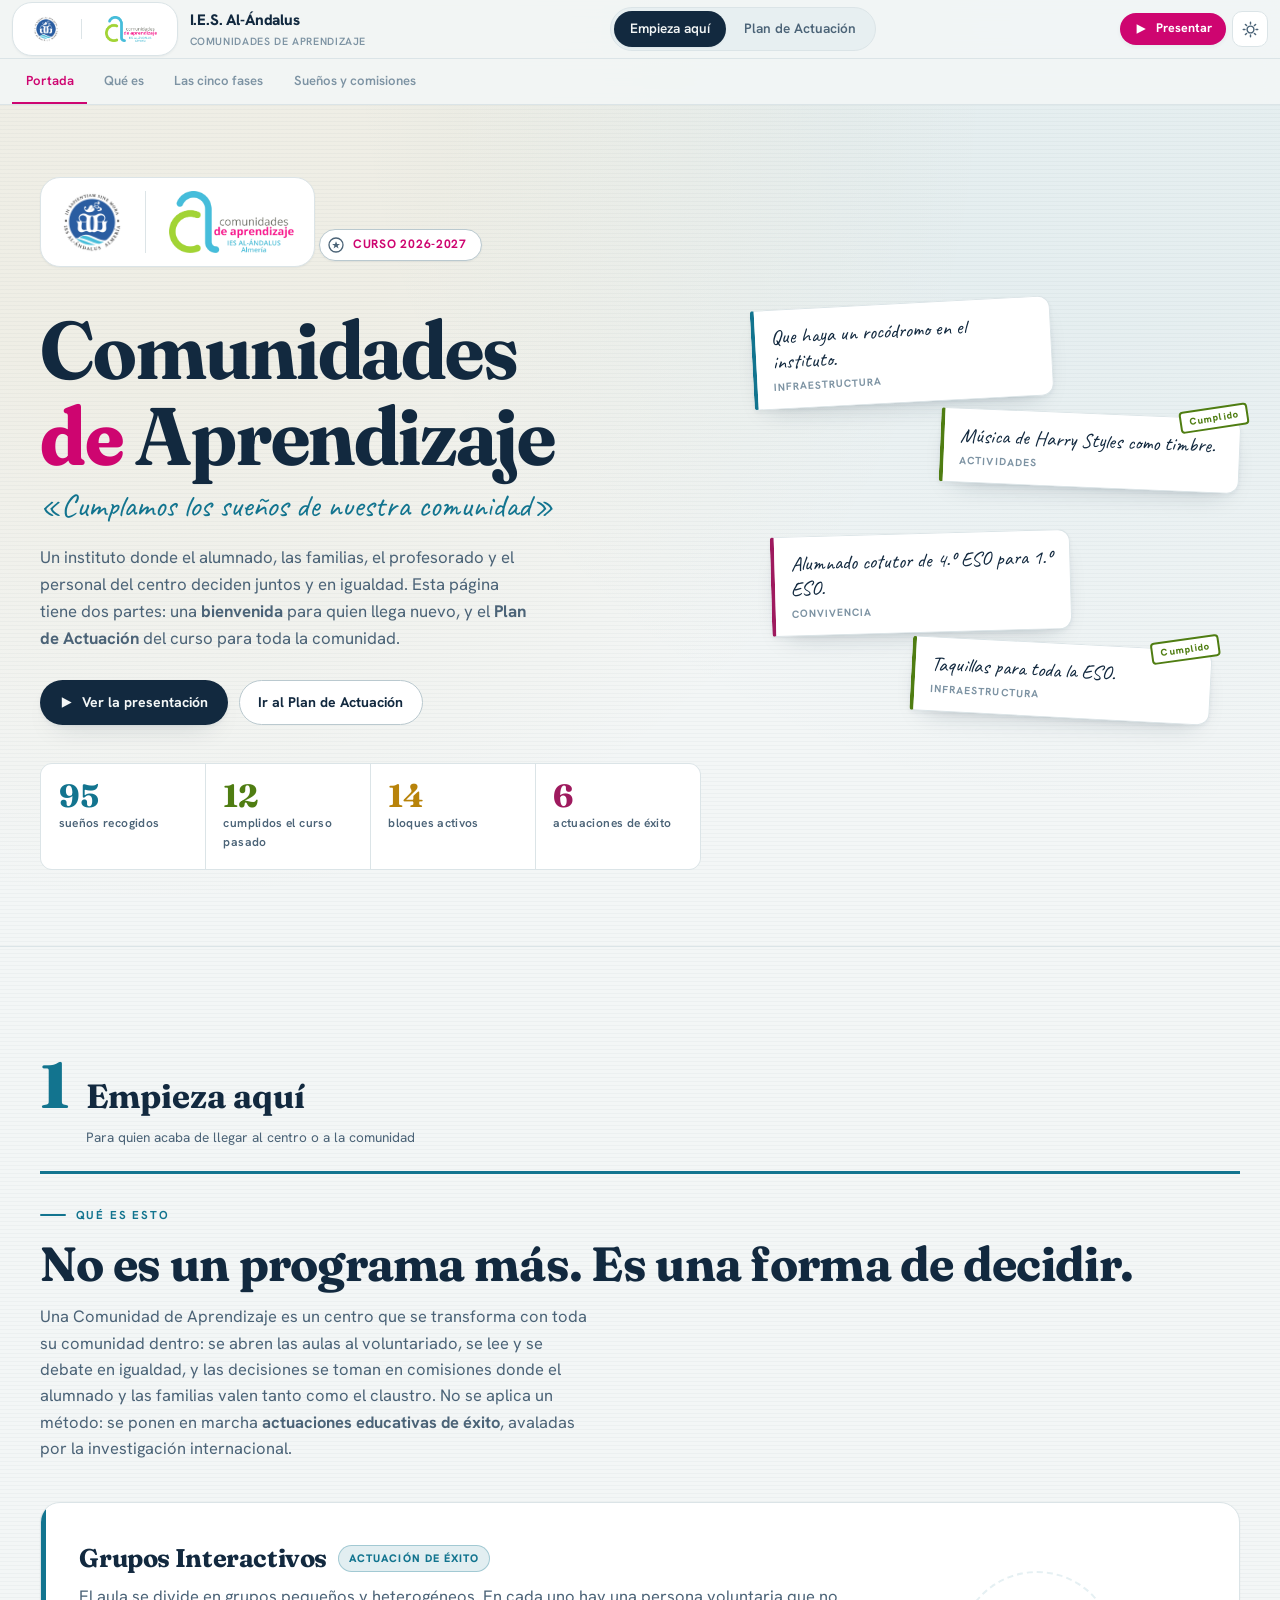
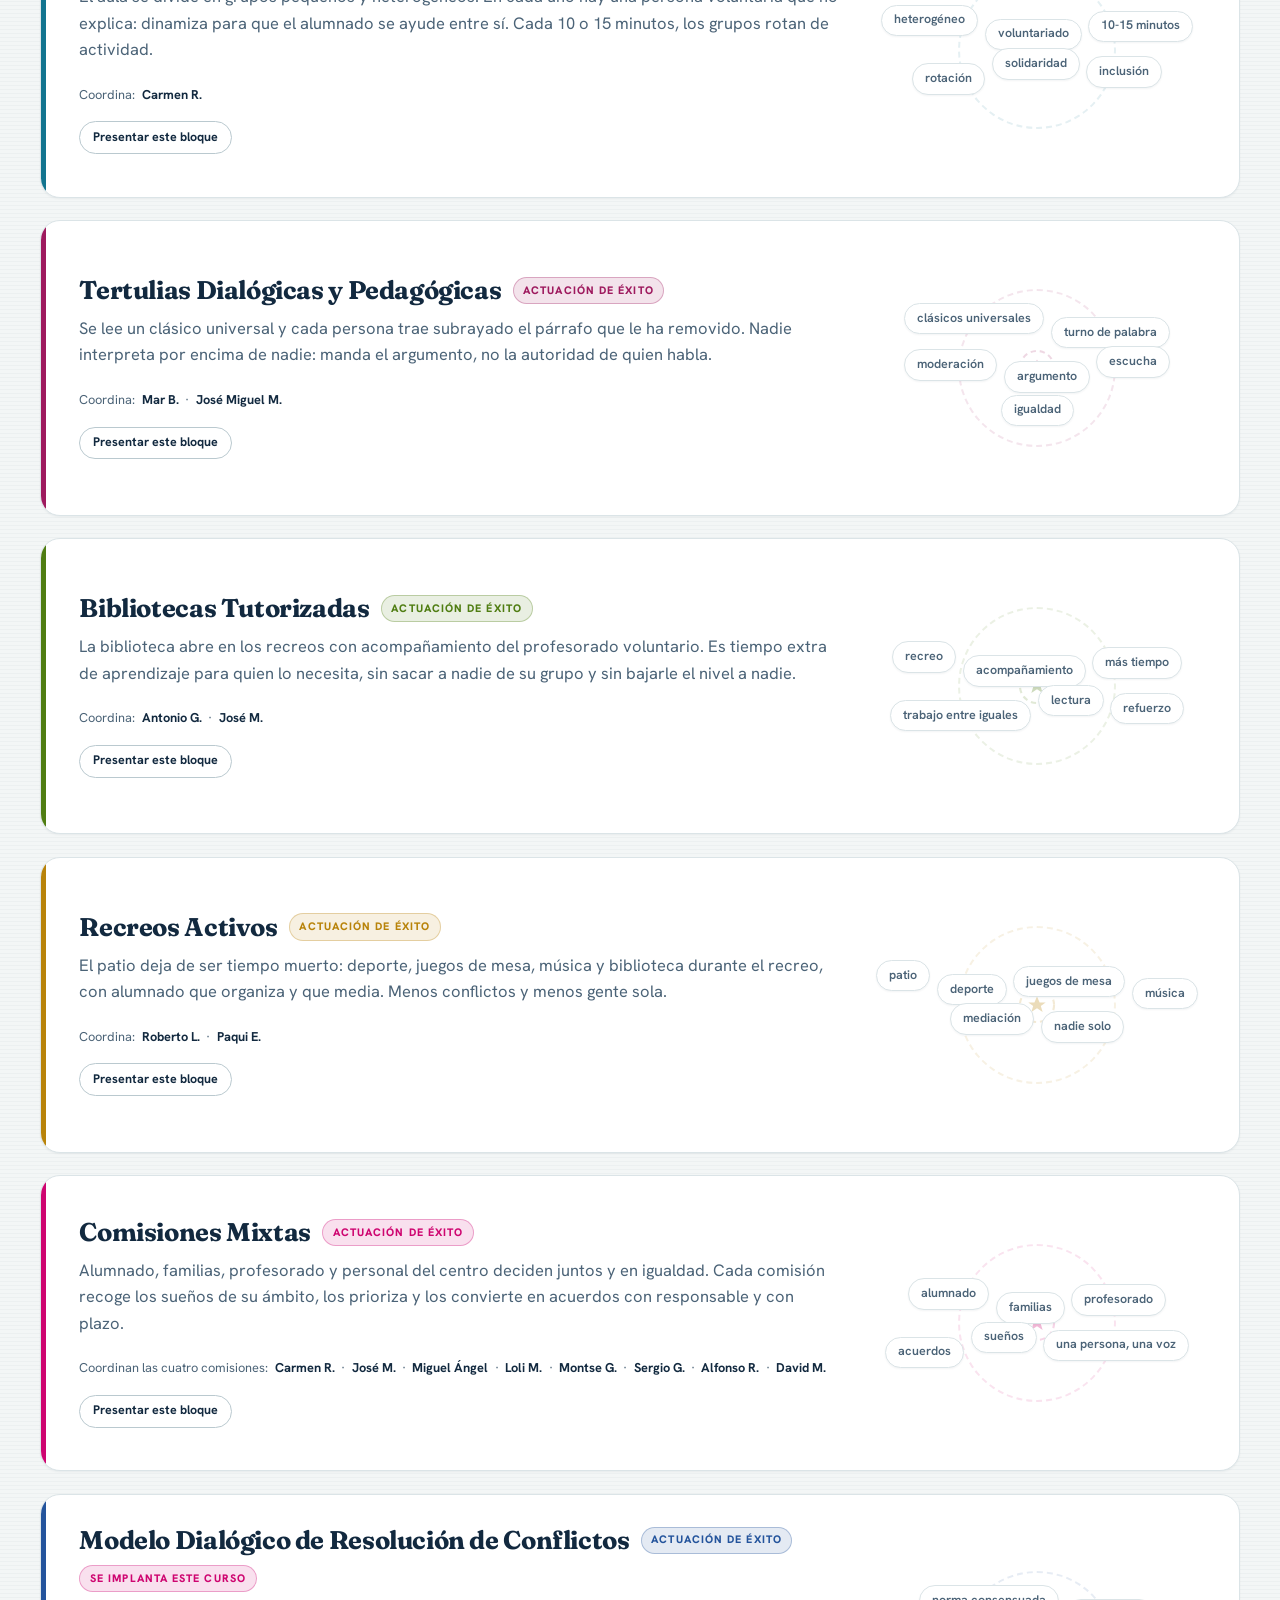
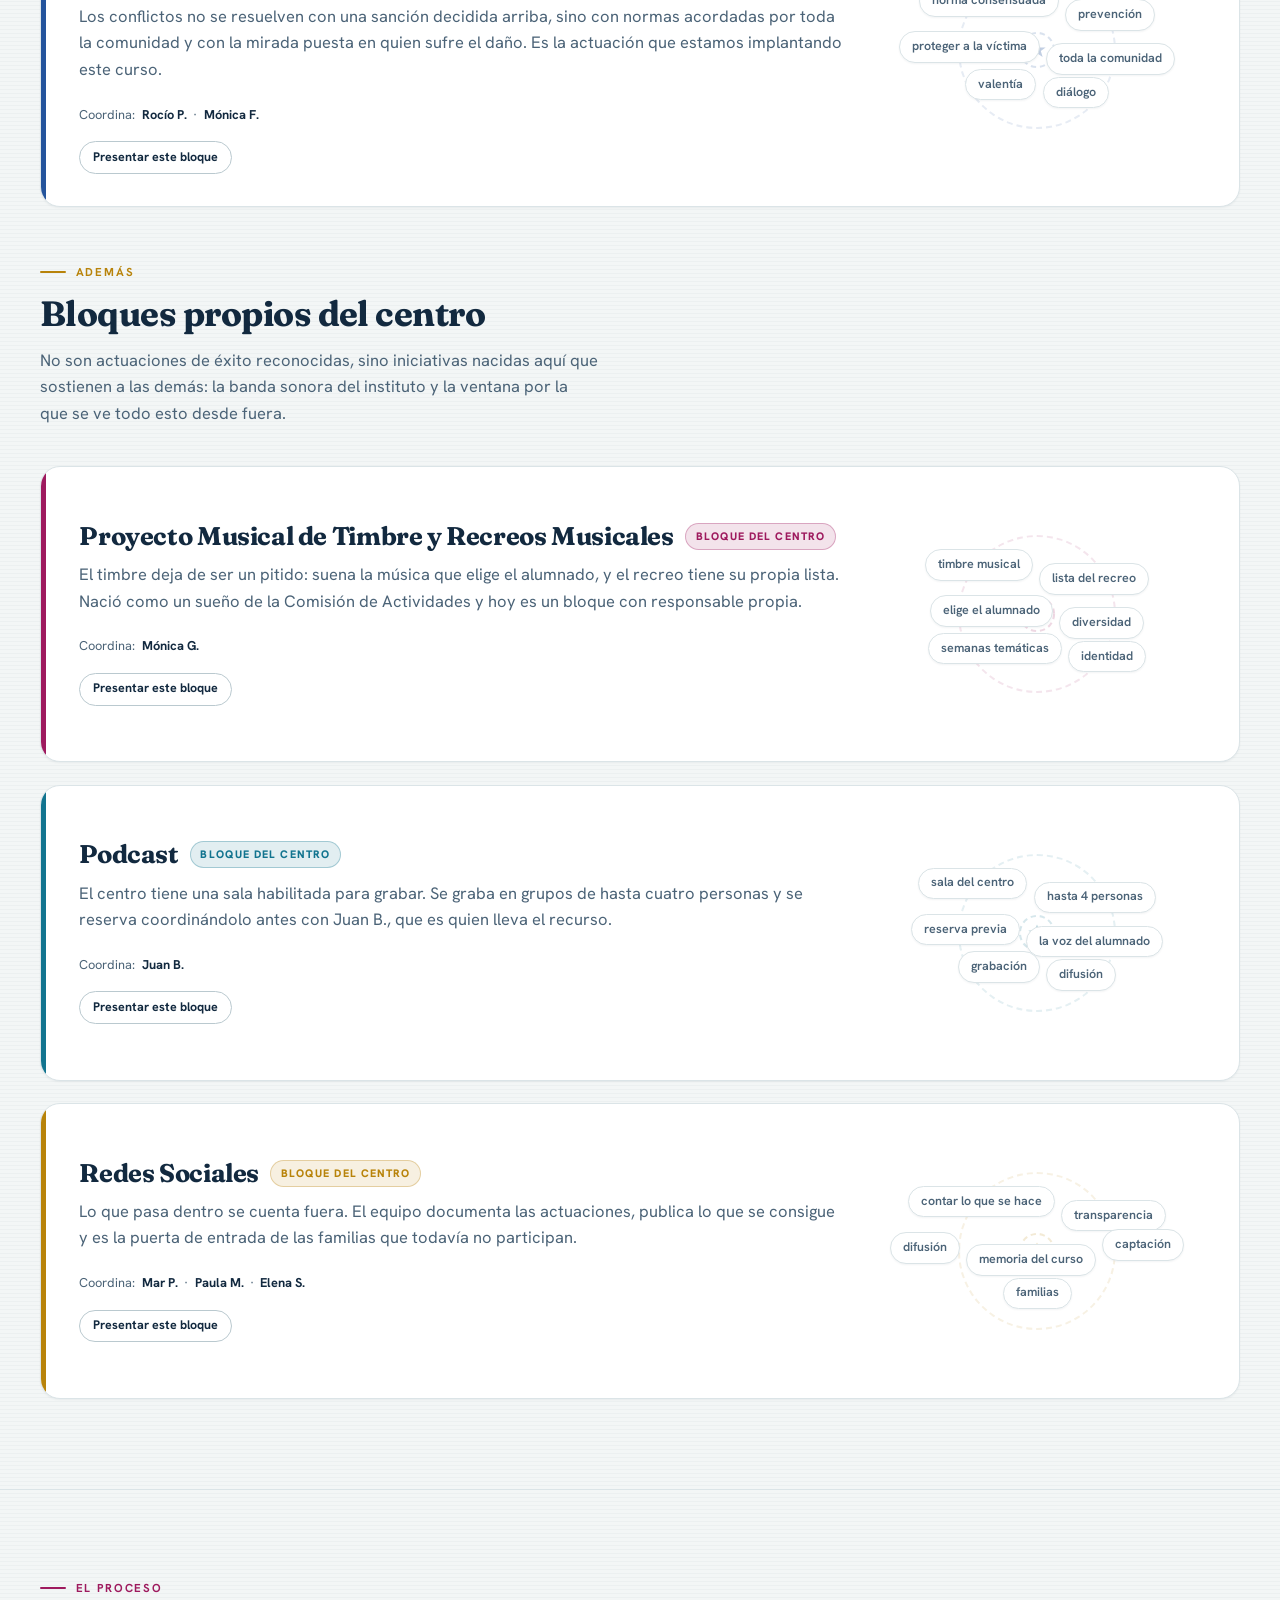
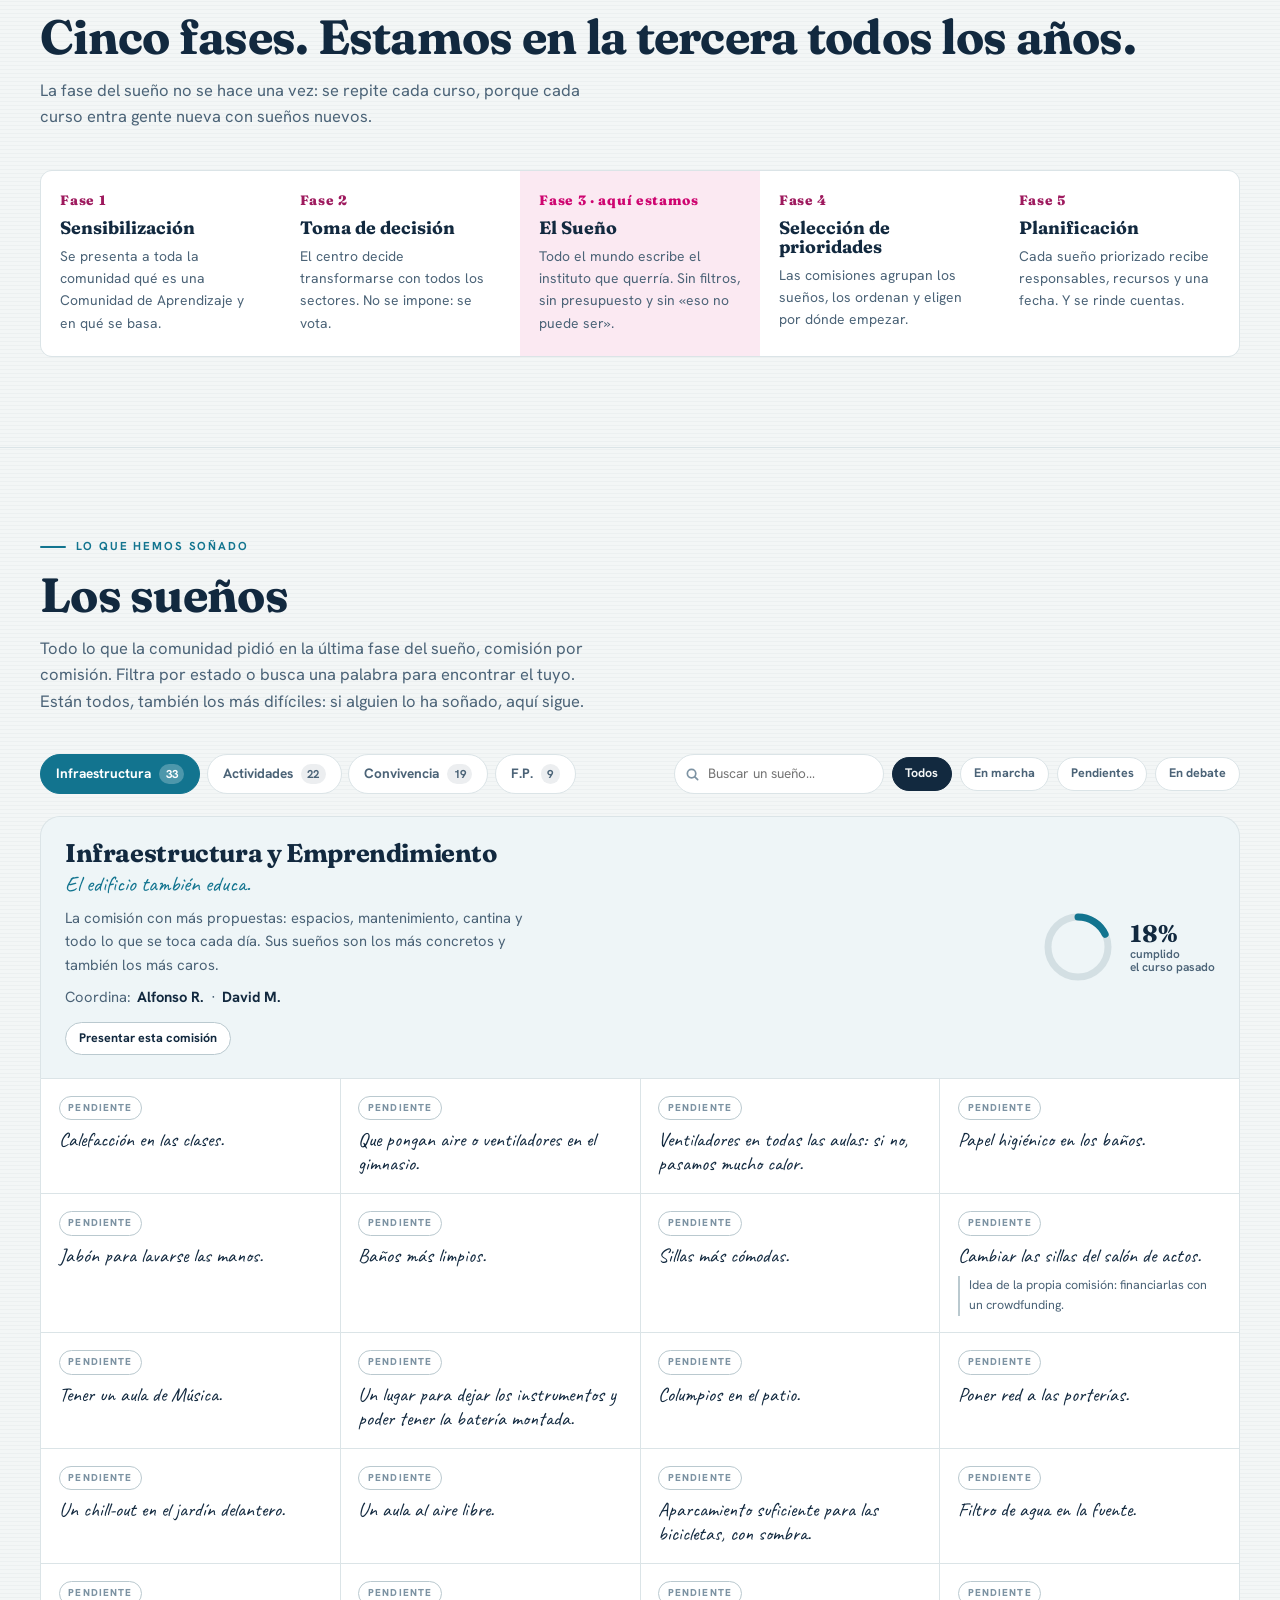
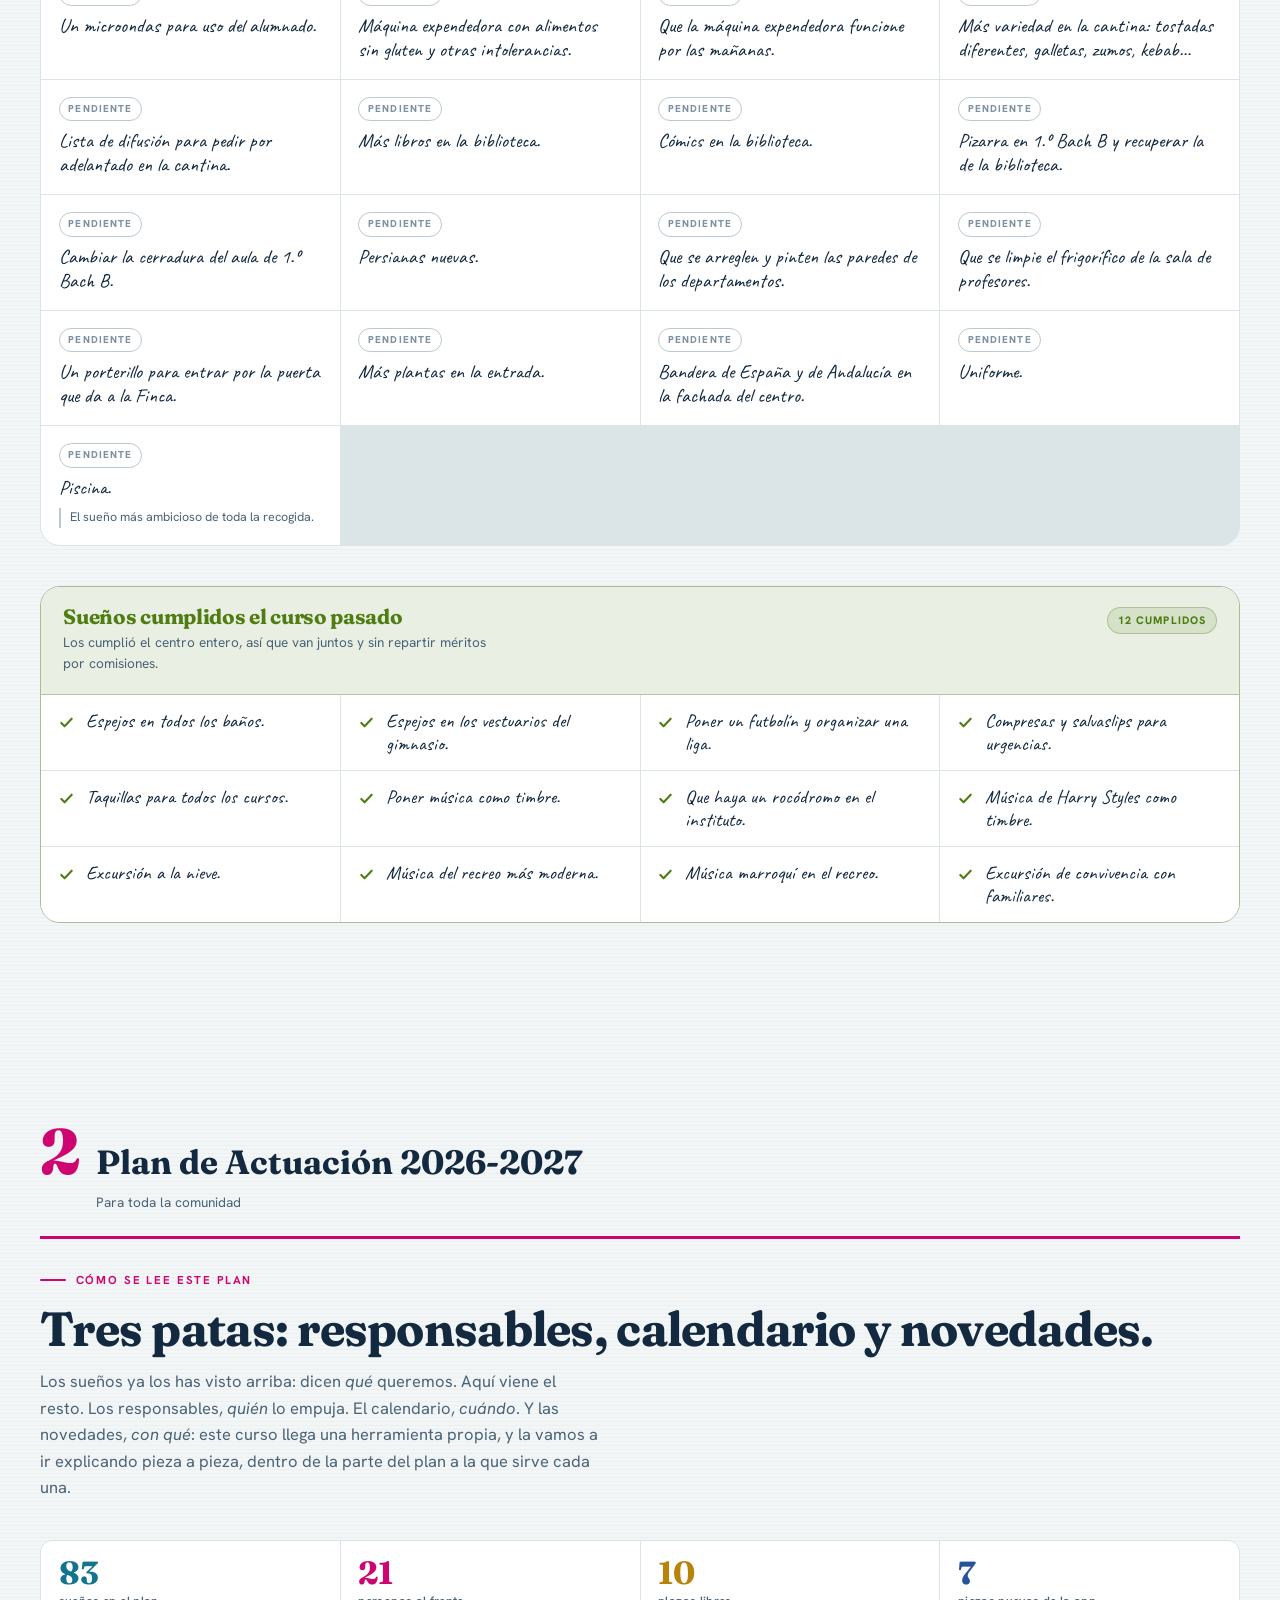
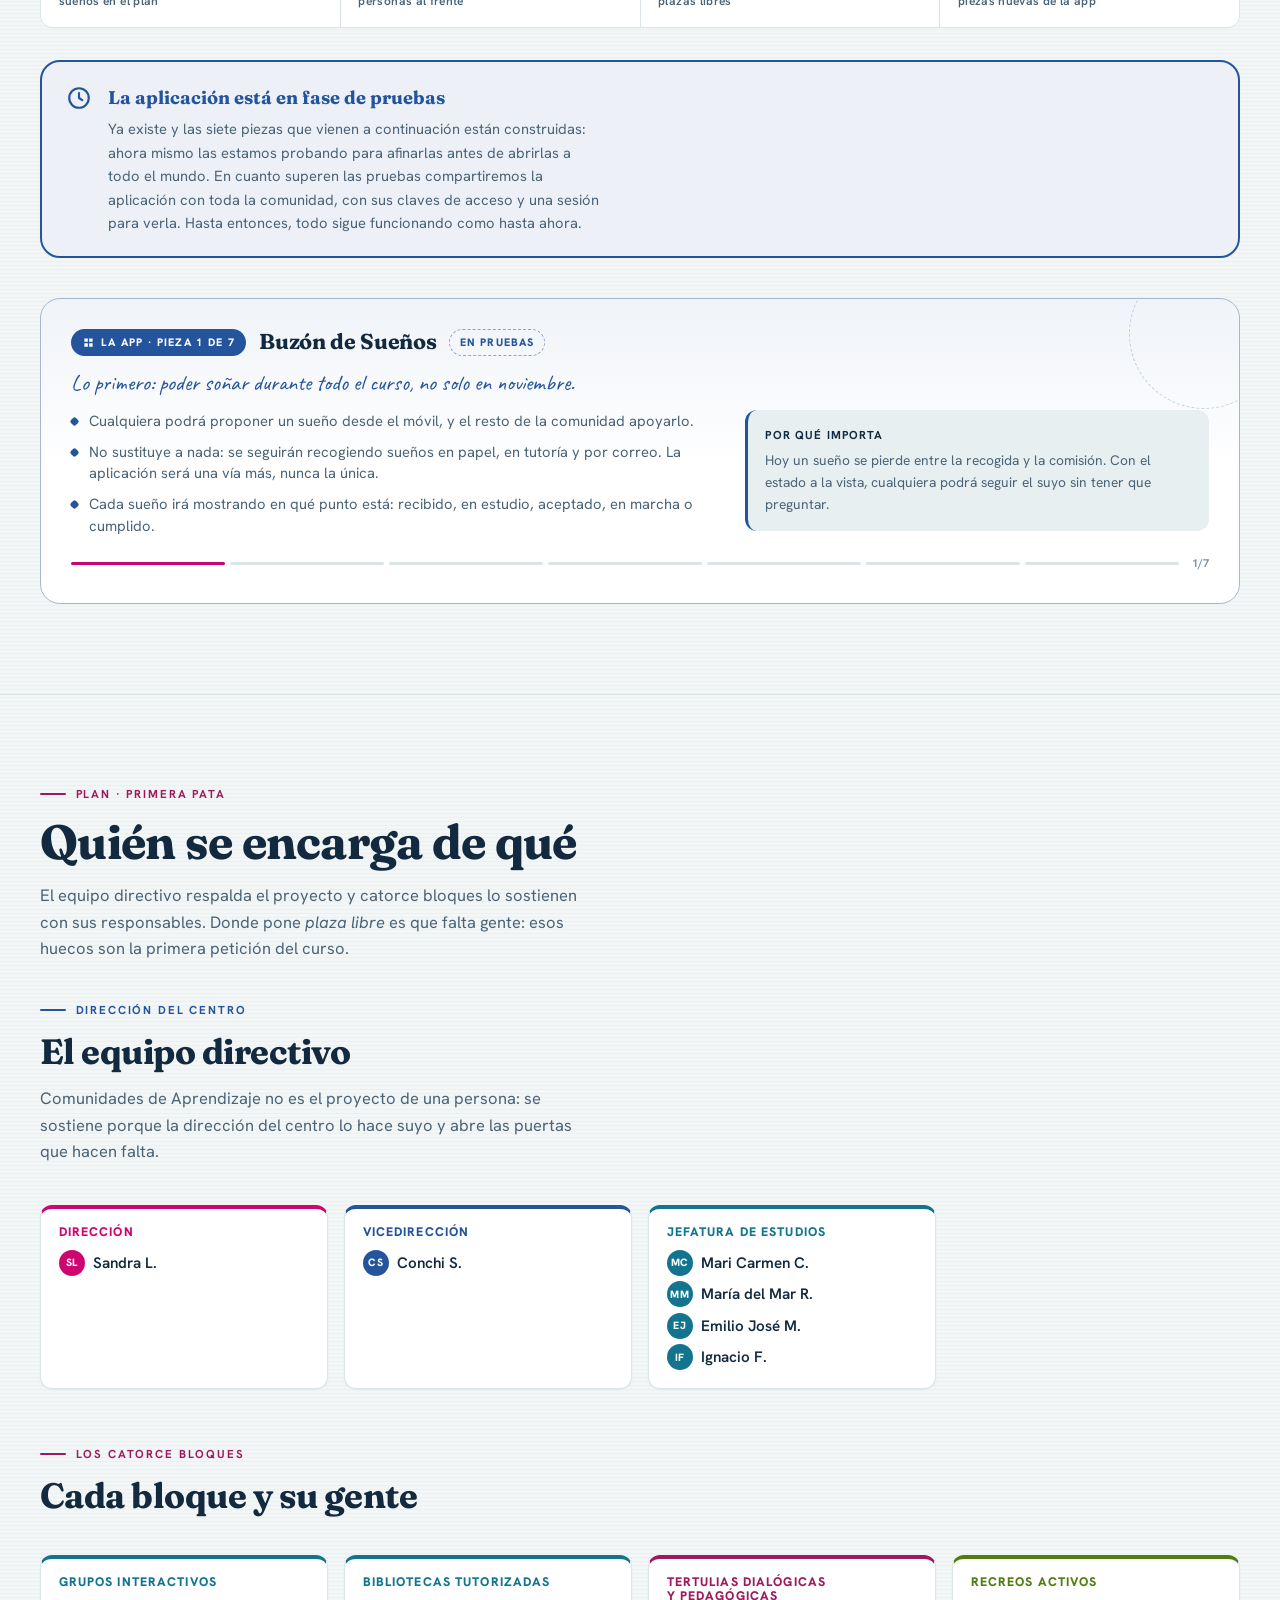
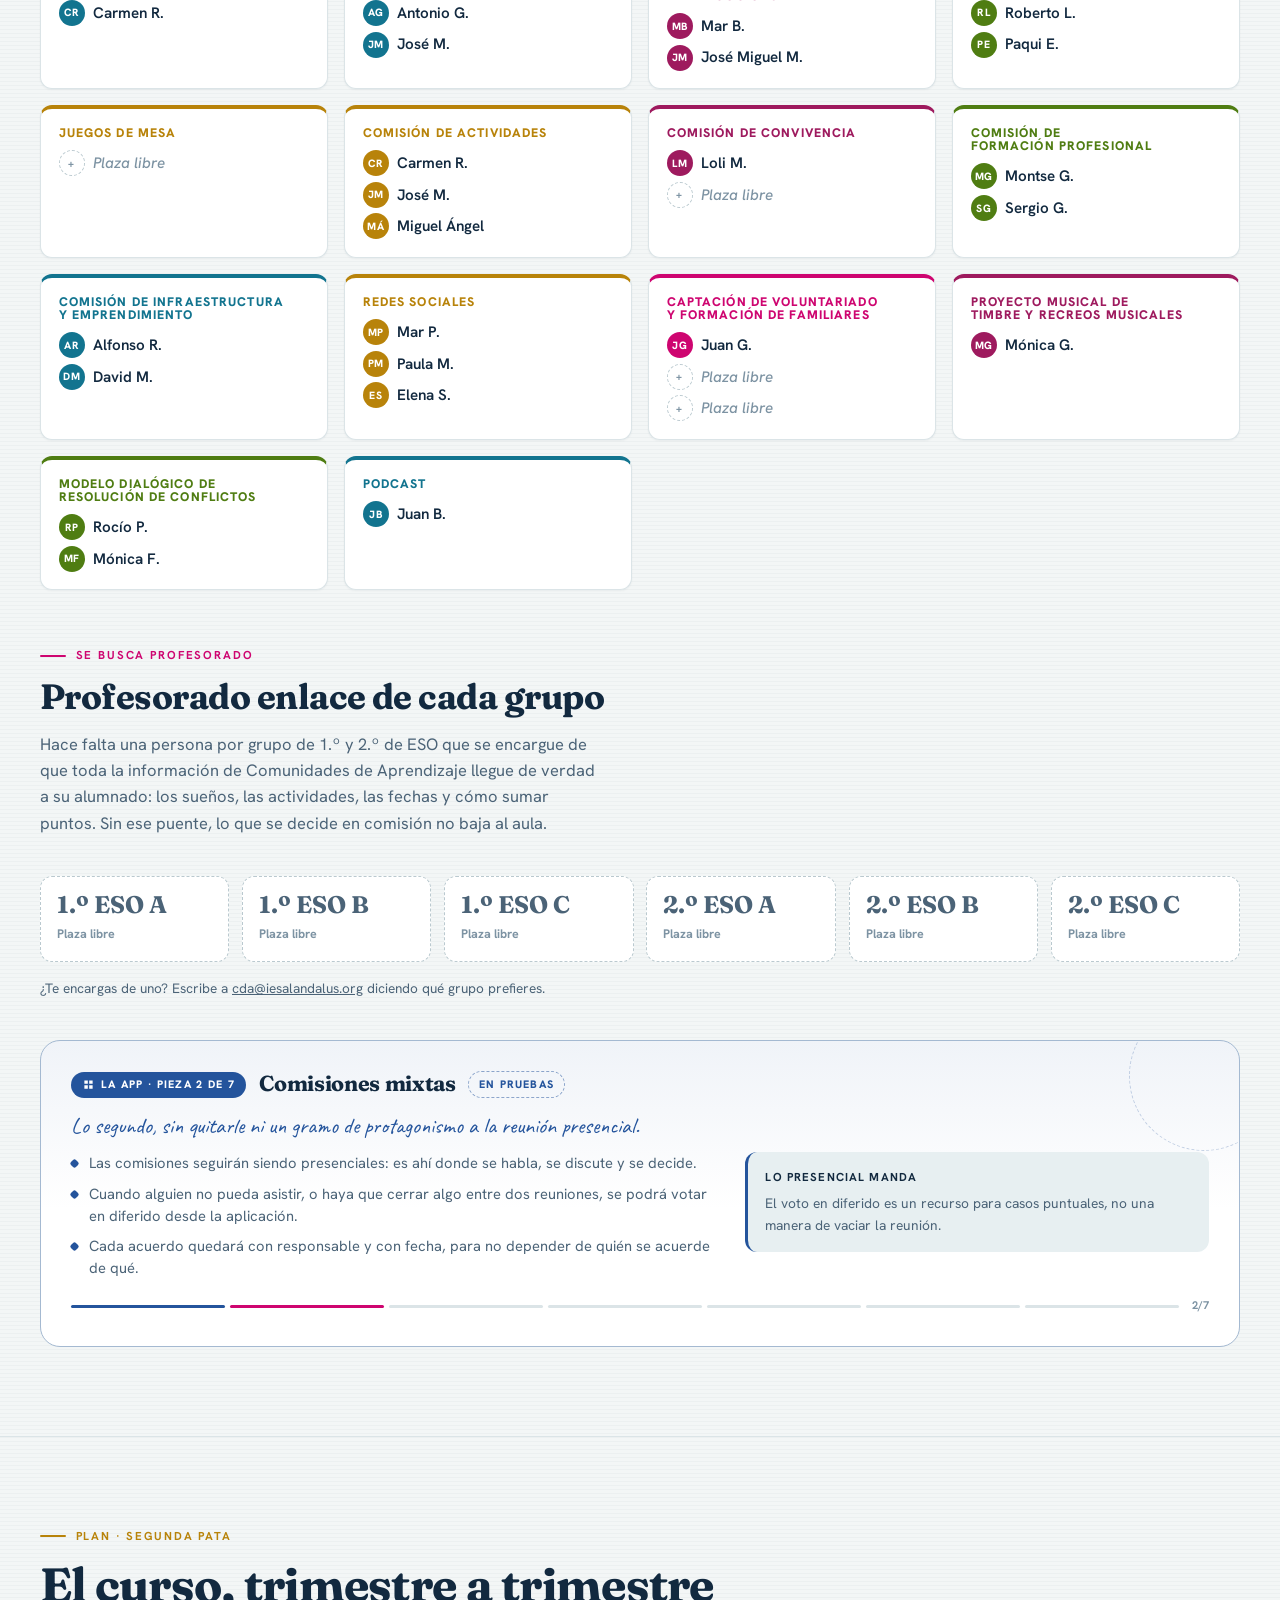
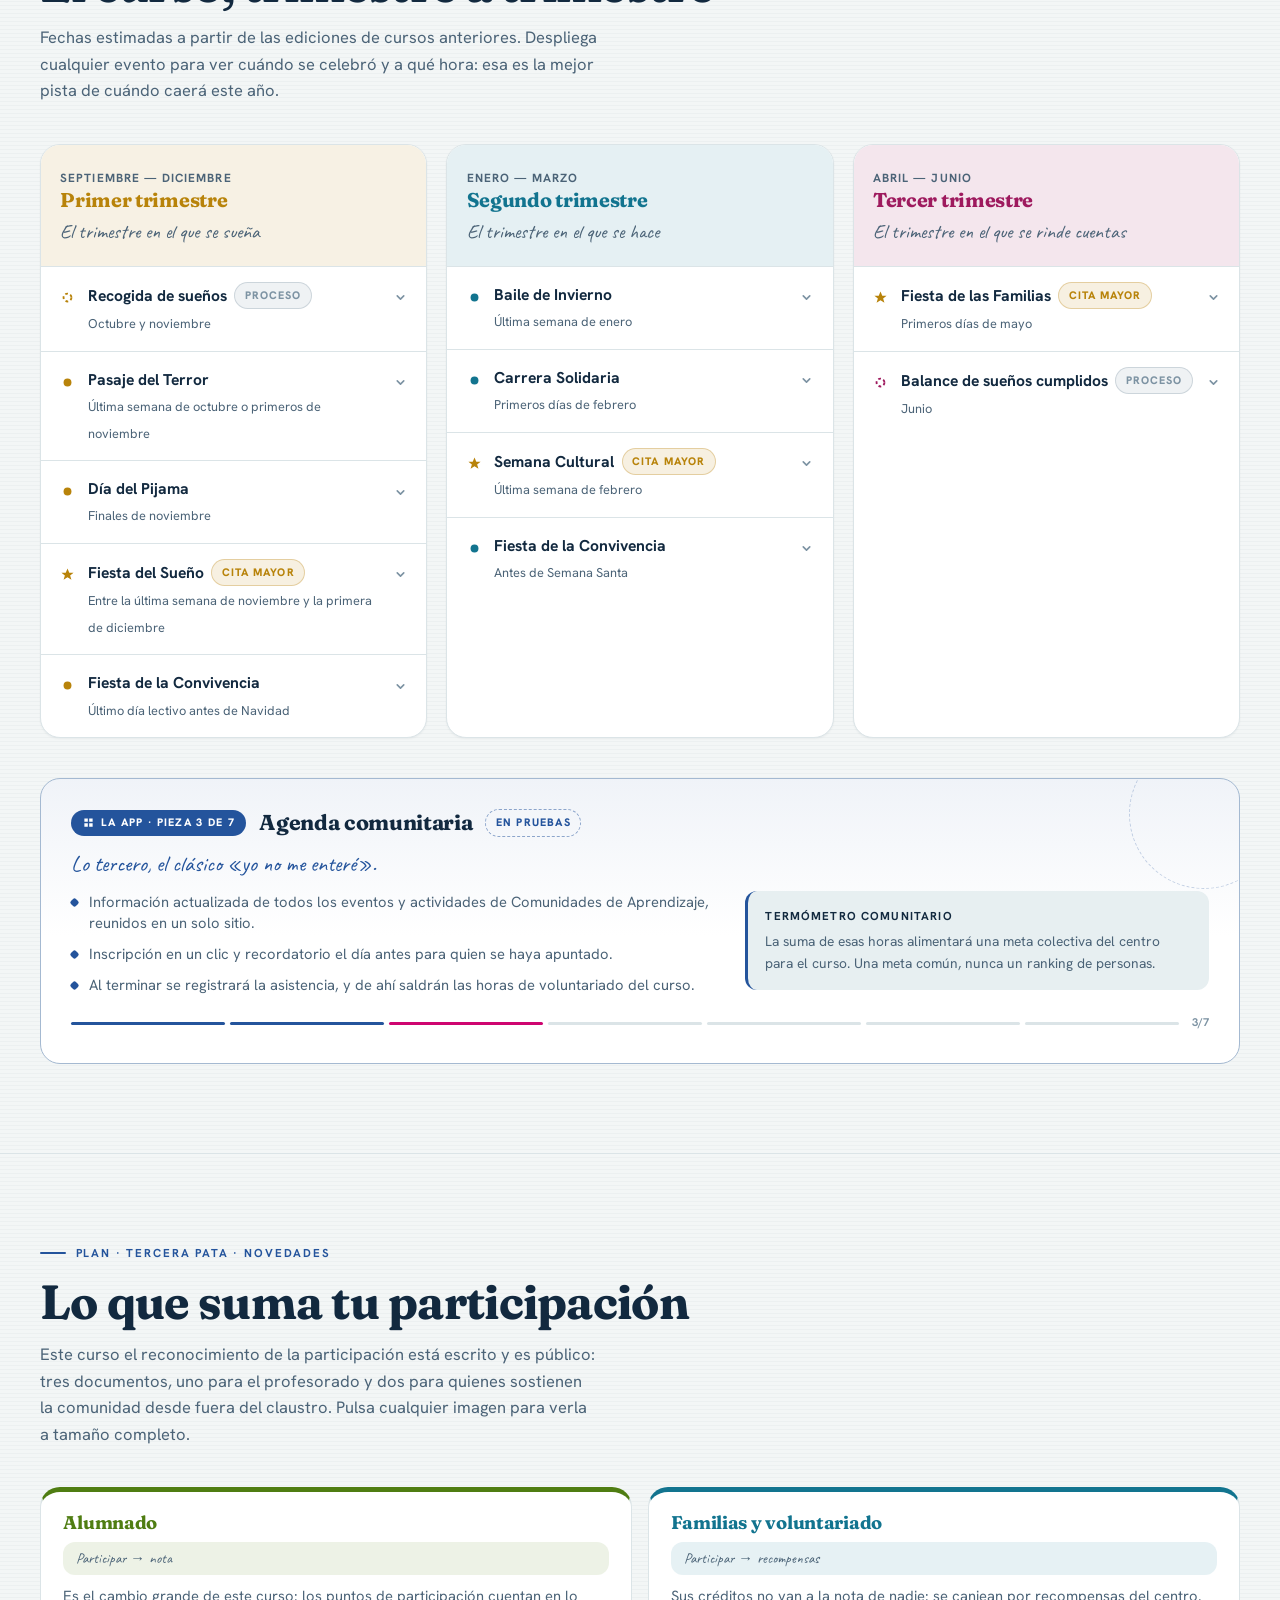
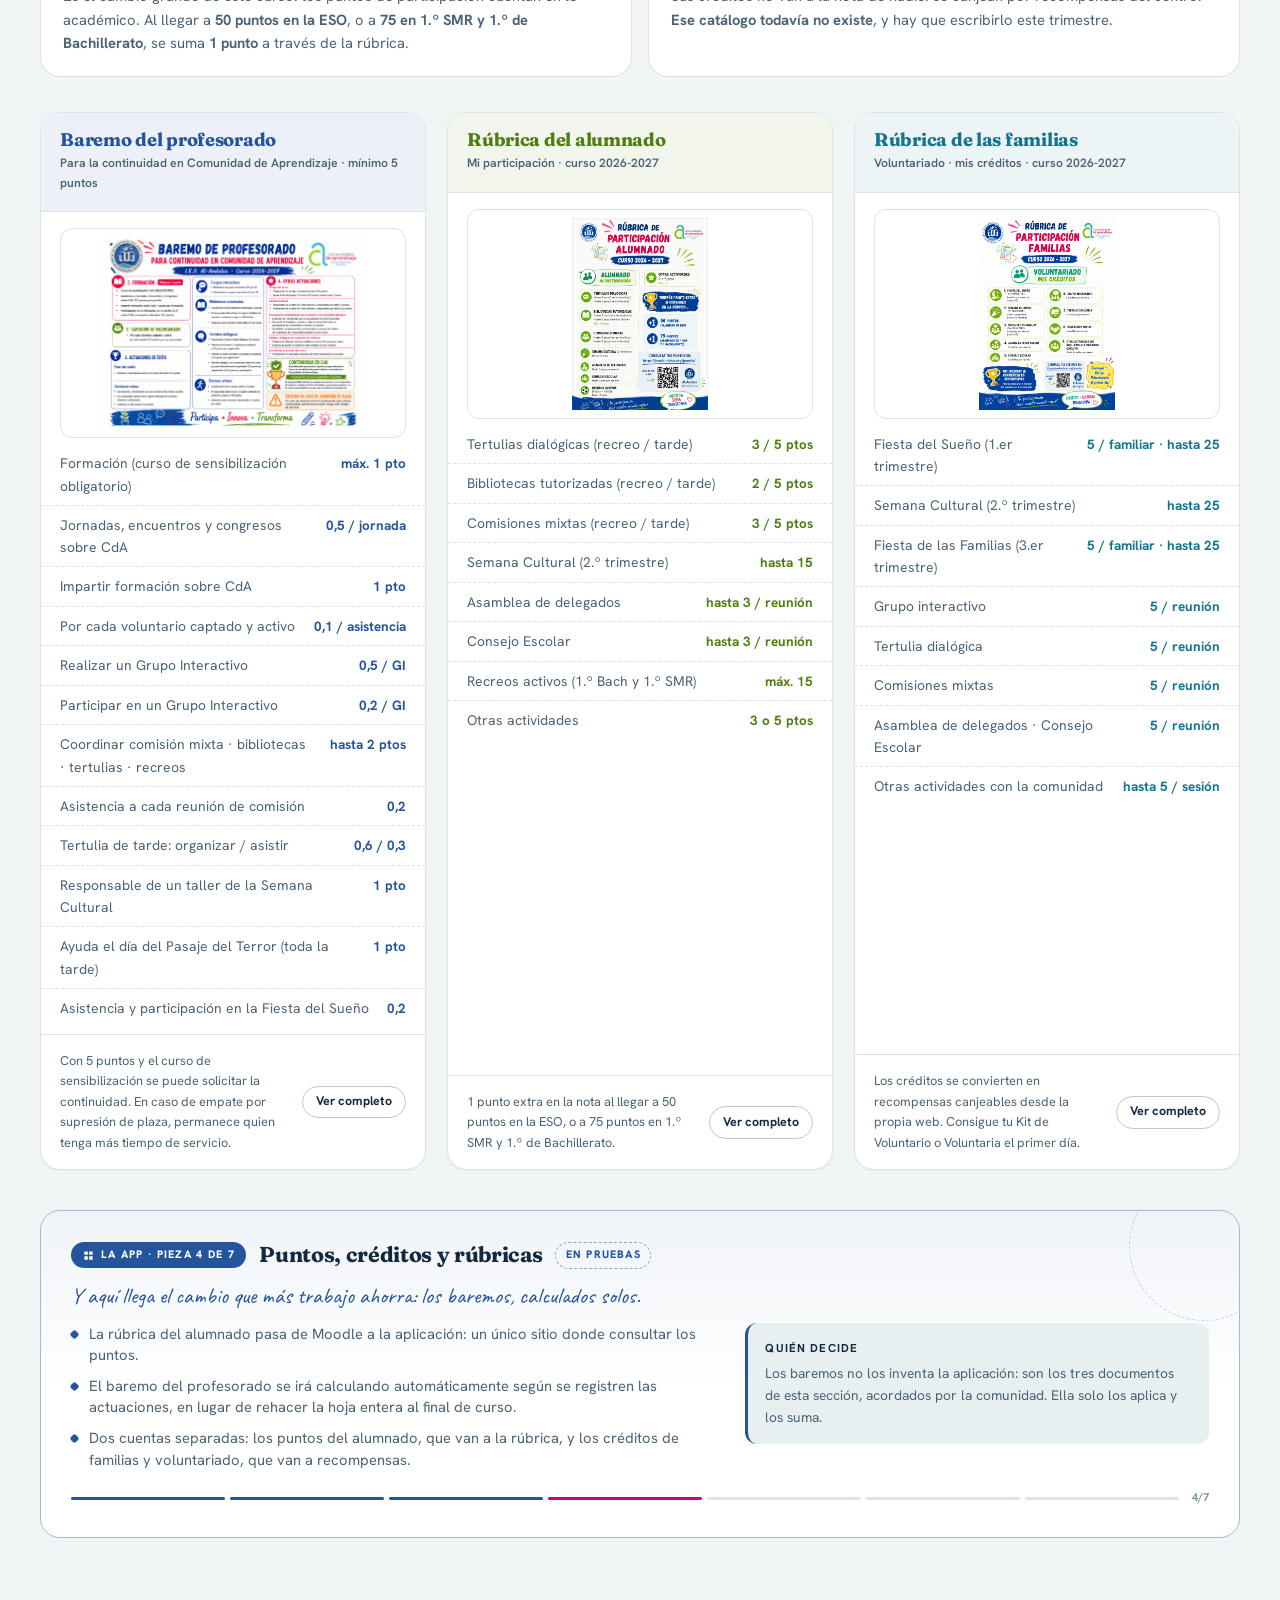
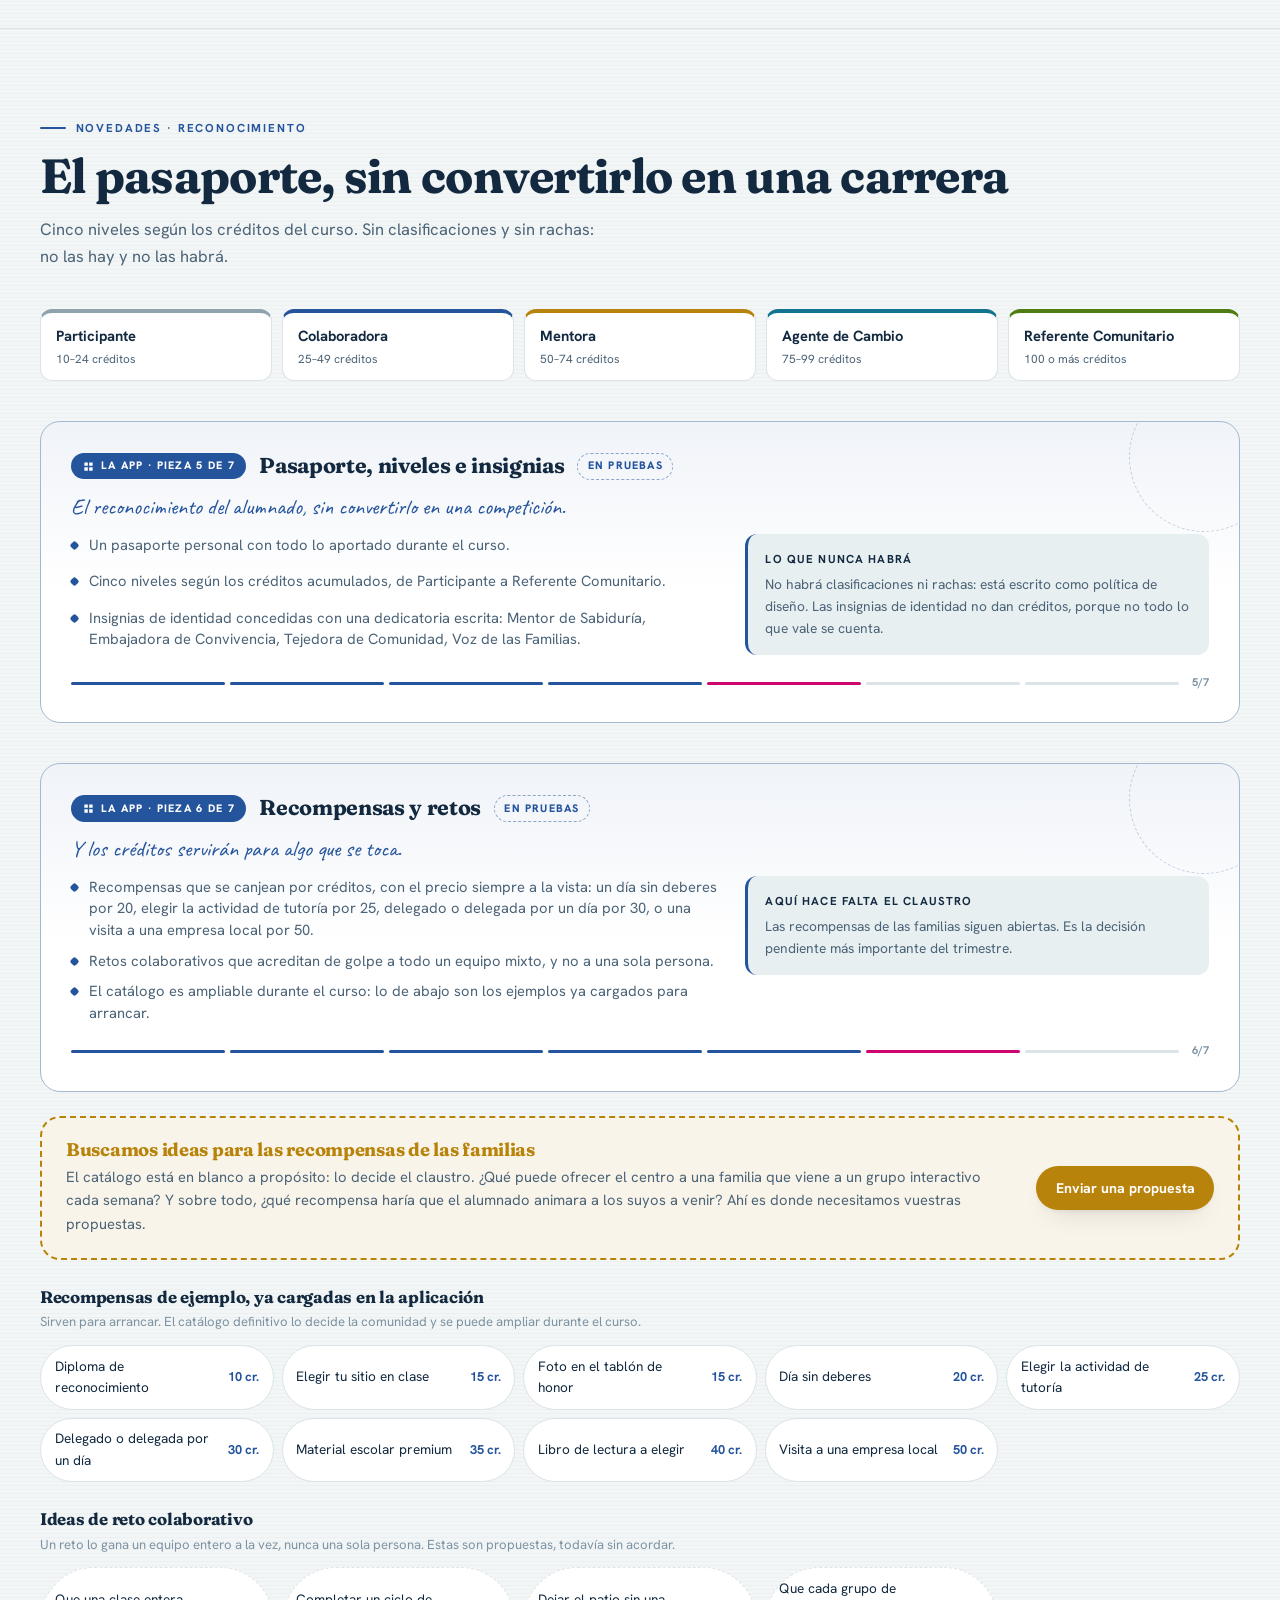
==== index.html @ 539ea773 "Incorpora al equipo directivo entre los responsables La sección de responsables abre ahora con direc" ====
<!DOCTYPE html>
<html lang="es">
<head>
<meta charset="utf-8">
<meta name="viewport" content="width=device-width, initial-scale=1">
<title>I.E.S. Al-Ándalus · Comunidades de Aprendizaje</title>
<meta name="description" content="Comunidad de Aprendizaje del IES Al-Ándalus (Almería): actuaciones educativas de éxito, sueños de la comunidad, comisiones mixtas, calendario del curso y baremos de participación. Plan de Actuación 2026-2027.">

<!-- ⚠️ Si el repositorio no se llama «cda-alandalus», cambia esta dirección aquí,
     en las dos etiquetas og:url / twitter y en sitemap.xml. -->
<link rel="canonical" href="https://jgamort408-web.github.io/cda-alandalus/">
<meta name="robots" content="index, follow, max-image-preview:large">
<meta name="author" content="Comunidad de Aprendizaje · IES Al-Ándalus">
<meta name="keywords" content="comunidades de aprendizaje, IES Al-Ándalus, Almería, grupos interactivos, tertulias dialógicas, bibliotecas tutorizadas, recreos activos, comisiones mixtas, aprendizaje dialógico, fase del sueño">
<meta name="theme-color" content="#F3F6F6" media="(prefers-color-scheme: light)">
<meta name="theme-color" content="#0B1822" media="(prefers-color-scheme: dark)">

<meta property="og:type" content="website">
<meta property="og:locale" content="es_ES">
<meta property="og:site_name" content="I.E.S. Al-Ándalus · Comunidades de Aprendizaje">
<meta property="og:url" content="https://jgamort408-web.github.io/cda-alandalus/">
<meta property="og:title" content="I.E.S. Al-Ándalus · Comunidades de Aprendizaje">
<meta property="og:description" content="Los sueños de la comunidad, las comisiones mixtas, el calendario del curso y los baremos de participación del IES Al-Ándalus (Almería).">
<meta property="og:image" content="https://jgamort408-web.github.io/cda-alandalus/assets/og-portada.png">
<meta property="og:image:width" content="1200">
<meta property="og:image:height" content="630">
<meta property="og:image:alt" content="Comunidades de Aprendizaje · IES Al-Ándalus · Almería · Curso 2026-2027">
<meta name="twitter:card" content="summary_large_image">

<link rel="icon" href="assets/favicon.svg" type="image/svg+xml">
<link rel="apple-touch-icon" href="assets/og-portada.png">

<script type="application/ld+json">
{
  "@context":"https://schema.org",
  "@type":"WebPage",
  "name":"I.E.S. Al-Ándalus · Comunidades de Aprendizaje",
  "inLanguage":"es-ES",
  "description":"Plan de Actuación 2026-2027 de la Comunidad de Aprendizaje del IES Al-Ándalus.",
  "license":"https://creativecommons.org/licenses/by/4.0/deed.es",
  "about":{
    "@type":"EducationalOrganization",
    "name":"IES Al-Ándalus",
    "address":{"@type":"PostalAddress","addressLocality":"Almería","addressCountry":"ES"},
    "url":"https://iesalandalus.org/joomla/"
  }
}
</script>

<link rel="preconnect" href="https://fonts.googleapis.com">
<link rel="preconnect" href="https://fonts.gstatic.com" crossorigin>
<link rel="stylesheet" href="https://fonts.googleapis.com/css2?family=Caveat:wght@500;700&family=Fraunces:opsz,wght,SOFT,WONK@9..144,300..900,0..100,0..1&family=Hanken+Grotesk:wght@400;500;600;700;800&display=swap">
<style>
/* ==========================================================================
   AL-ÁNDALUS DIALÓGICO — hoja de estilo única
   Paleta tomada de los carteles de la Fase del Sueño: tinta marina sobre
   papel crema, con un color propio por bloque.
   ========================================================================== */

:root{
  /* ------------------------------------------------------------------
     Paleta tomada de los propios logos:
       cian CdA y onda del sello  #3CB4D8
       verde CdA                  #9CCC30
       magenta CdA                #FC0C84
       azul del sello             #24549C
     Los acentos se oscurecen respecto al logo lo justo para que el texto
     tenga contraste suficiente sobre el fondo claro.
     ------------------------------------------------------------------ */
  /* superficies */
  --papel:#F3F6F6;
  --papel-2:#FFFFFF;
  --papel-3:#E7EFF1;
  --velo:rgba(243,246,246,.88);
  /* texto */
  --tinta:#12293F;
  --tinta-2:#4B6377;
  --tinta-3:#7D93A3;
  /* líneas */
  --linea:#DBE4E7;
  --linea-fuerte:#BAC9CF;
  /* acentos */
  --coral:#CE0570;      /* magenta CdA */
  --salvia:#4F7D12;     /* verde CdA */
  --mostaza:#B8830A;
  --turquesa:#12748F;   /* cian CdA */
  --frambuesa:#9E1A5E;
  --azul:#24549C;       /* azul del sello */
  --acc:var(--coral);
  /* sombras y radios */
  --sombra-1:0 1px 2px rgba(18,41,59,.05);
  --sombra-2:0 2px 4px rgba(18,41,59,.05), 0 12px 28px -16px rgba(18,41,59,.28);
  --sombra-3:0 8px 20px -6px rgba(18,41,59,.16), 0 32px 60px -30px rgba(18,41,59,.4);
  --r-s:6px; --r-m:12px; --r-l:20px;
  /* tipografías */
  --f-display:"Fraunces","Iowan Old Style",Georgia,serif;
  --f-ui:"Hanken Grotesk","Segoe UI",system-ui,sans-serif;
  --f-mano:"Caveat","Bradley Hand",cursive;
  /* medidas */
  --ancho:1200px;
  --medida:64ch;
  --rail:58px;
  color-scheme:light;
}

@media (prefers-color-scheme:dark){
  :root:not([data-theme="light"]){
    --papel:#0B1822;
    --papel-2:#12242F;
    --papel-3:#1A2F3C;
    --velo:rgba(11,24,34,.9);
    --tinta:#E7EFF3;
    --tinta-2:#A4B8C5;
    --tinta-3:#7A8E9D;
    --linea:#263A47;
    --linea-fuerte:#385061;
    --coral:#FF52A6;      /* magenta CdA aclarado */
    --salvia:#A6D74A;     /* verde CdA */
    --mostaza:#E8B54A;
    --turquesa:#4FC3E0;   /* cian CdA */
    --frambuesa:#F172AC;
    --azul:#74A8EC;       /* azul del sello aclarado */
    --sombra-1:0 1px 2px rgba(0,0,0,.4);
    --sombra-2:0 2px 4px rgba(0,0,0,.3), 0 12px 28px -16px rgba(0,0,0,.7);
    --sombra-3:0 8px 20px -6px rgba(0,0,0,.45), 0 32px 60px -30px rgba(0,0,0,.8);
    color-scheme:dark;
  }
}
:root[data-theme="dark"]{
  --papel:#0B1822;
  --papel-2:#12242F;
  --papel-3:#1A2F3C;
  --velo:rgba(11,24,34,.9);
  --tinta:#E7EFF3;
  --tinta-2:#A4B8C5;
  --tinta-3:#7A8E9D;
  --linea:#263A47;
  --linea-fuerte:#385061;
  --coral:#FF52A6;      /* magenta CdA aclarado */
  --salvia:#A6D74A;     /* verde CdA */
  --mostaza:#E8B54A;
  --turquesa:#4FC3E0;   /* cian CdA */
  --frambuesa:#F172AC;
  --azul:#74A8EC;       /* azul del sello aclarado */
  --sombra-1:0 1px 2px rgba(0,0,0,.4);
  --sombra-2:0 2px 4px rgba(0,0,0,.3), 0 12px 28px -16px rgba(0,0,0,.7);
  --sombra-3:0 8px 20px -6px rgba(0,0,0,.45), 0 32px 60px -30px rgba(0,0,0,.8);
  color-scheme:dark;
}

*,*::before,*::after{box-sizing:border-box}
html{-webkit-text-size-adjust:100%;scroll-behavior:smooth}
@media (prefers-reduced-motion:reduce){
  html{scroll-behavior:auto}
  *,*::before,*::after{animation-duration:.001ms!important;animation-iteration-count:1!important;transition-duration:.001ms!important}
}
body{
  margin:0;
  font-family:var(--f-ui);
  font-size:16.5px;
  line-height:1.6;
  color:var(--tinta);
  background-color:var(--papel);
  background-image:
    radial-gradient(circle at 12% 8%, color-mix(in srgb,var(--mostaza) 7%,transparent) 0 22%, transparent 60%),
    radial-gradient(circle at 88% 4%, color-mix(in srgb,var(--turquesa) 6%,transparent) 0 20%, transparent 55%),
    repeating-linear-gradient(0deg, color-mix(in srgb,var(--tinta) 3%,transparent) 0 1px, transparent 1px 4px);
  background-attachment:fixed,fixed,scroll;
  overflow-x:hidden;
}
img{max-width:100%;display:block}
a{color:inherit}
button{font:inherit;color:inherit}
:focus-visible{outline:2.5px solid var(--coral);outline-offset:3px;border-radius:4px}
[hidden]{display:none!important}

/* ---------- tipografía ---------- */
h1,h2,h3,h4{
  font-family:var(--f-display);
  font-variation-settings:"SOFT" 40,"WONK" 1;
  font-weight:700;
  line-height:1.05;
  text-wrap:balance;
  margin:0;
  letter-spacing:-.015em;
}
h1{font-size:clamp(2.6rem,7.5vw,5.1rem)}
h2{font-size:clamp(1.9rem,4.2vw,3rem)}
h3{font-size:clamp(1.25rem,2.2vw,1.6rem)}
h4{font-size:1.05rem;letter-spacing:0}
p{margin:0}
.medida{max-width:var(--medida)}

.eyebrow{
  font-family:var(--f-ui);
  font-size:.72rem;
  font-weight:700;
  letter-spacing:.16em;
  text-transform:uppercase;
  color:var(--acc);
  display:flex;align-items:center;gap:.6rem;
}
.eyebrow::before{
  content:"";flex:0 0 26px;height:2px;background:currentColor;border-radius:2px;
}
.mano{font-family:var(--f-mano);font-size:1.32em;line-height:1.25}

/* ---------- estructura ---------- */
.contenedor{width:min(100% - 2.5rem,var(--ancho));margin-inline:auto}
.seccion{padding-block:clamp(3.5rem,7vw,6rem);position:relative;scroll-margin-top:calc(var(--rail) + 46px)}
.seccion + .seccion{border-top:1px solid var(--linea)}
.seccion__cab{display:flex;flex-direction:column;gap:.9rem;margin-bottom:2.5rem}
.seccion__cab p{color:var(--tinta-2);max-width:62ch}

/* ---------- barra superior ---------- */
.barra{
  position:sticky;top:0;z-index:60;
  background:var(--velo);
  backdrop-filter:blur(14px) saturate(1.3);
  -webkit-backdrop-filter:blur(14px) saturate(1.3);
  border-bottom:1px solid var(--linea);
}
.barra__fila{
  width:min(100% - 1.5rem,1360px);margin-inline:auto;
  min-height:var(--rail);
  display:flex;align-items:center;gap:1rem;
}
.marca{display:flex;align-items:center;gap:.7rem;font-weight:800;letter-spacing:-.01em;text-decoration:none;flex:0 0 auto;min-width:0}
.marca__txt{font-size:.95rem;white-space:nowrap}
.marca small{display:block;font-size:.66rem;font-weight:600;color:var(--tinta-3);letter-spacing:.06em;text-transform:uppercase}
/* la placa de logos encogida para las barras */
.logos--barra{--alto:26px;gap:.5rem;padding:.3rem .55rem;border-radius:10px;box-shadow:none}
.logos--barra .logos__raya{margin-block:3px}
/* en el deck el título puede ser largo: se recorta, no se oculta */
.deck__cab .marca{min-width:0;flex:1 1 auto;margin-right:auto}
.deck__cab .marca__txt{overflow:hidden;text-overflow:ellipsis}
/* al estrecharse la barra, primero se va el rótulo y después el logo largo */
@media (max-width:900px){ .barra .marca__txt{display:none} }
@media (max-width:560px){
  .logos--barra img:last-of-type,
  .logos--barra .logos__raya{display:none}
}

.segmentos{
  display:flex;gap:2px;padding:3px;margin-inline:auto;
  background:var(--papel-3);border-radius:999px;border:1px solid var(--linea);
}
.segmentos button{
  border:0;background:transparent;cursor:pointer;
  padding:.42rem 1rem;border-radius:999px;
  font-size:.85rem;font-weight:600;color:var(--tinta-2);
  white-space:nowrap;transition:background .2s,color .2s;
}
.segmentos button[aria-selected="true"]{background:var(--tinta);color:var(--papel);box-shadow:var(--sombra-1)}
.barra__acciones{display:flex;align-items:center;gap:.4rem;flex:0 0 auto}

.icono-btn{
  width:36px;height:36px;display:grid;place-items:center;
  border:1px solid var(--linea);background:var(--papel-2);
  border-radius:10px;cursor:pointer;color:var(--tinta-2);
  transition:border-color .2s,color .2s,transform .2s;
}
.icono-btn:hover{border-color:var(--acc);color:var(--acc);transform:translateY(-1px)}

.btn{
  display:inline-flex;align-items:center;justify-content:center;gap:.5rem;
  padding:.62rem 1.15rem;border-radius:999px;border:1.5px solid transparent;
  font-size:.88rem;font-weight:700;cursor:pointer;text-decoration:none;
  transition:transform .18s,box-shadow .18s,background .18s,border-color .18s;
}
.btn--solido{background:var(--tinta);color:var(--papel);box-shadow:var(--sombra-2)}
.btn--solido:hover{transform:translateY(-2px);box-shadow:var(--sombra-3)}
.btn--acento{background:var(--acc);color:#fff;box-shadow:var(--sombra-2)}
.btn--acento:hover{transform:translateY(-2px)}
.btn--linea{border-color:var(--linea-fuerte);background:var(--papel-2);color:var(--tinta)}
.btn--linea:hover{border-color:var(--acc);color:var(--acc)}
.btn--mini{padding:.34rem .8rem;font-size:.78rem}

/* subnavegación por partes */
.subnav{border-bottom:1px solid var(--linea);background:var(--velo);position:sticky;top:var(--rail);z-index:55;backdrop-filter:blur(10px)}
.subnav__fila{width:min(100% - 1.5rem,1360px);margin-inline:auto;display:flex;gap:.2rem;overflow-x:auto;scrollbar-width:none}
.subnav__fila::-webkit-scrollbar{display:none}
.subnav a{
  padding:.7rem .85rem;font-size:.82rem;font-weight:600;color:var(--tinta-3);
  text-decoration:none;white-space:nowrap;border-bottom:2.5px solid transparent;transition:color .2s,border-color .2s;
}
.subnav a:hover{color:var(--tinta)}
.subnav a.activo{color:var(--acc);border-bottom-color:var(--acc)}

/* ---------- cabecera de parte ---------- */
.parte{scroll-margin-top:calc(var(--rail) + 44px)}
.parte__marca{
  display:flex;align-items:baseline;gap:1rem;flex-wrap:wrap;
  padding-block:1.4rem;border-bottom:3px solid var(--acc);margin-bottom:.5rem;
}
.parte__num{
  font-family:var(--f-display);font-size:clamp(2.4rem,6vw,4rem);line-height:.8;
  font-weight:800;color:var(--acc);font-variation-settings:"WONK" 1;
}
.parte__tit{display:flex;flex-direction:column;gap:.15rem}
.parte__tit strong{font-family:var(--f-display);font-size:clamp(1.4rem,3vw,2.1rem);font-weight:700}
.parte__tit span{font-size:.85rem;color:var(--tinta-2)}

/* ==========================================================================
   LOGOS INSTITUCIONALES
   Van sobre una placa blanca: el sello del IES lleva texto negro alrededor
   y el logo de CdA texto gris, así que sobre fondo oscuro se perderían.
   ========================================================================== */
.logos{
  display:inline-flex;align-items:center;gap:clamp(.9rem,2vw,1.4rem);
  padding:.8rem 1.25rem;border-radius:var(--r-l);
  background:#fff;border:1px solid var(--linea);box-shadow:var(--sombra-1);
  width:max-content;max-width:100%;
}
.logos img{height:var(--alto,54px);width:auto;flex:0 0 auto}
.logos__raya{width:1px;align-self:stretch;background:#DCE4E7;flex:0 0 auto}
.logos--pie{--alto:32px;padding:.55rem .9rem;box-shadow:none;opacity:.9}
.logos--pie:hover{opacity:1}
.lam__logos{--alto:clamp(44px,7vw,72px);margin-inline:auto;margin-bottom:.4rem}
@media (max-width:420px){
  .logos{gap:.7rem;padding:.65rem .9rem}
  .logos img{height:calc(var(--alto,54px) * .8)}
}

/* ==========================================================================
   PORTADA
   ========================================================================== */
.portada{position:relative;padding-block:clamp(2.5rem,6vw,4.5rem) clamp(3rem,6vw,5rem);overflow:hidden}
.portada__rejilla{display:grid;grid-template-columns:minmax(0,1.15fr) minmax(0,.85fr);gap:clamp(2rem,4vw,4rem);align-items:center}
@media (max-width:900px){.portada__rejilla{grid-template-columns:1fr}}

.portada__sello{
  display:inline-flex;align-items:center;gap:.55rem;padding:.34rem .9rem .34rem .5rem;
  border:1.5px solid var(--linea-fuerte);border-radius:999px;background:var(--papel-2);
  font-size:.76rem;font-weight:700;letter-spacing:.06em;text-transform:uppercase;color:var(--tinta-2);
  width:max-content;box-shadow:var(--sombra-1);
}
.portada__sello b{color:var(--coral)}
.portada h1{margin-block:1.1rem .6rem}
.portada h1 em{
  font-style:normal;color:var(--coral);
  font-variation-settings:"SOFT" 90,"WONK" 1;
  display:inline-block;
}
.portada__lema{font-family:var(--f-mano);font-size:clamp(1.4rem,3vw,2rem);color:var(--turquesa);margin-bottom:1.2rem;line-height:1.15}
.portada__texto{color:var(--tinta-2);max-width:54ch;font-size:1.05rem}
.portada__acciones{display:flex;flex-wrap:wrap;gap:.7rem;margin-top:1.8rem}

/* cifras */
.cifras{display:grid;grid-template-columns:repeat(auto-fit,minmax(min(120px,100%),1fr));gap:1px;margin-top:2.4rem;background:var(--linea);border:1px solid var(--linea);border-radius:var(--r-m);overflow:hidden}
.cifra{background:var(--papel-2);padding:1rem 1.1rem;display:flex;flex-direction:column;gap:.15rem}
.cifra b{font-family:var(--f-display);font-size:2rem;line-height:1;font-weight:700;color:var(--acc);font-variant-numeric:tabular-nums}
.cifra span{font-size:.75rem;color:var(--tinta-2);font-weight:600;letter-spacing:.03em}

/* papeletas flotantes de la portada */
.mural{position:relative;min-height:460px}
.papeleta{
  position:absolute;width:min(72%,300px);
  background:var(--papel-2);border:1px solid var(--linea);
  border-left:4px solid var(--acc);
  border-radius:4px 12px 12px 4px;padding:.9rem 1rem;
  box-shadow:var(--sombra-2);
  font-family:var(--f-mano);font-size:1.28rem;line-height:1.2;
  animation:flotar 7s ease-in-out infinite;
}
.papeleta small{display:block;font-family:var(--f-ui);font-size:.65rem;font-weight:700;letter-spacing:.1em;text-transform:uppercase;color:var(--tinta-3);margin-top:.45rem}
.papeleta:nth-child(1){top:2%;left:0;--acc:var(--turquesa);transform:rotate(-3deg);animation-delay:0s}
.papeleta:nth-child(2){top:26%;right:0;--acc:var(--mostaza);transform:rotate(2.4deg);animation-delay:.9s}
.papeleta:nth-child(3){top:52%;left:4%;--acc:var(--frambuesa);transform:rotate(-1.6deg);animation-delay:1.8s}
.papeleta:nth-child(4){top:76%;right:6%;--acc:var(--salvia);transform:rotate(3deg);animation-delay:2.7s}
.papeleta--ok{border-left-color:var(--salvia)}
.papeleta__sello{
  position:absolute;top:-12px;right:-8px;transform:rotate(-11deg);
  font-family:var(--f-ui);font-size:.6rem;font-weight:800;letter-spacing:.12em;
  padding:.2rem .5rem;border:2px solid var(--salvia);color:var(--salvia);
  border-radius:4px;background:var(--papel-2);
}
@keyframes flotar{0%,100%{translate:0 0}50%{translate:0 -9px}}
@media (max-width:900px){
  .mural{min-height:0;display:grid;gap:.8rem}
  .papeleta{position:static;width:100%;transform:none!important;animation:none}
}

/* ==========================================================================
   ACTUACIONES + PALABRAS CLAVE FLOTANTES
   ========================================================================== */
.actuaciones{display:grid;gap:1.4rem}
.actuacion{
  display:grid;grid-template-columns:minmax(0,1fr) minmax(0,340px);gap:1.5rem;align-items:center;
  background:var(--papel-2);border:1px solid var(--linea);border-radius:var(--r-l);
  padding:clamp(1.3rem,2.5vw,2rem);position:relative;overflow:hidden;
  box-shadow:var(--sombra-1);transition:box-shadow .25s,border-color .25s;
}
.actuacion:hover{box-shadow:var(--sombra-2);border-color:color-mix(in srgb,var(--acc) 45%,var(--linea))}
.actuacion::before{content:"";position:absolute;inset:0 auto 0 0;width:5px;background:var(--acc)}
.actuacion__cuerpo{display:flex;flex-direction:column;gap:.7rem;padding-left:.4rem}
.actuacion__tit{display:flex;align-items:center;gap:.7rem;flex-wrap:wrap}
.actuacion__tit h3{color:var(--tinta)}
.actuacion p{color:var(--tinta-2)}
.actuacion__pie{display:flex;gap:.6rem;flex-wrap:wrap;margin-top:.3rem}

.insignia{
  display:inline-flex;align-items:center;gap:.35rem;
  font-size:.68rem;font-weight:800;letter-spacing:.1em;text-transform:uppercase;
  padding:.24rem .6rem;border-radius:999px;
  color:var(--acc);background:color-mix(in srgb,var(--acc) 12%,transparent);
  border:1px solid color-mix(in srgb,var(--acc) 30%,transparent);
}

/* nube de palabras clave: flujo con desnivel, para que ninguna se salga de la tarjeta */
.nube{
  position:relative;min-height:230px;
  display:flex;flex-wrap:wrap;align-content:center;justify-content:center;
  gap:.55rem .4rem;padding:1.4rem .3rem;
}
.nube__centro{
  position:absolute;left:50%;top:50%;translate:-50% -50%;
  width:158px;height:158px;border-radius:50%;
  display:grid;place-items:center;
  border:2px dashed color-mix(in srgb,var(--acc) 40%,transparent);
  color:var(--acc);opacity:.28;z-index:0;pointer-events:none;
}
.clave{
  position:relative;z-index:1;max-width:100%;
  translate:0 var(--desv,0px);
  padding:.3rem .75rem;border-radius:999px;
  background:var(--papel-2);border:1px solid var(--linea);
  font-size:.78rem;font-weight:600;color:var(--tinta-2);
  box-shadow:var(--sombra-1);
  animation:flotar-clave var(--dur,9s) ease-in-out infinite;
  animation-delay:var(--retraso,0s);
  transition:color .25s,border-color .25s,scale .25s;
}
.actuacion:hover .clave,.actuacion:focus-within .clave{
  color:var(--acc);border-color:color-mix(in srgb,var(--acc) 40%,transparent);scale:1.05;
}
@keyframes flotar-clave{
  0%,100%{translate:0 var(--desv,0px)}
  50%{translate:0 calc(var(--desv,0px) - var(--dy,7px))}
}
@media (max-width:820px){
  .actuacion{grid-template-columns:1fr}
  .nube{min-height:0;justify-content:flex-start;padding:.2rem}
  .nube__centro{display:none}
  .clave{translate:none;animation:none}
}

/* ---------- fases ---------- */
.fases{display:grid;grid-template-columns:repeat(auto-fit,minmax(min(180px,100%),1fr));gap:0;border:1px solid var(--linea);border-radius:var(--r-m);overflow:hidden;background:var(--linea)}
.fase{background:var(--papel-2);padding:1.2rem 1.2rem 1.4rem;display:flex;flex-direction:column;gap:.45rem;position:relative}
.fase__n{
  font-family:var(--f-display);font-size:.85rem;font-weight:800;letter-spacing:.05em;
  color:var(--acc);
}
.fase h4{font-family:var(--f-display);font-size:1.12rem;font-weight:700}
.fase p{font-size:.87rem;color:var(--tinta-2)}
.fase--activa{background:color-mix(in srgb,var(--coral) 9%,var(--papel-2))}
.fase--activa .fase__n{color:var(--coral)}

/* ==========================================================================
   TABLERO DE SUEÑOS
   ========================================================================== */
.tablero__mandos{display:flex;flex-wrap:wrap;gap:.8rem;align-items:center;justify-content:space-between;margin-bottom:1.4rem}
.pestanas{display:flex;gap:.4rem;flex-wrap:wrap}
.pestana{
  display:inline-flex;align-items:center;gap:.5rem;
  padding:.5rem .95rem;border-radius:999px;cursor:pointer;
  border:1.5px solid var(--linea);background:var(--papel-2);
  font-size:.85rem;font-weight:700;color:var(--tinta-2);
  transition:all .2s;
}
.pestana:hover{border-color:var(--acc);color:var(--acc)}
.pestana[aria-selected="true"]{background:var(--acc);border-color:var(--acc);color:#fff}
.pestana b{
  font-size:.72rem;padding:.05rem .4rem;border-radius:999px;
  background:color-mix(in srgb,var(--tinta) 8%,transparent);font-variant-numeric:tabular-nums;
}
.pestana[aria-selected="true"] b{background:rgba(255,255,255,.25)}

.filtros{display:flex;gap:.5rem;align-items:center;flex-wrap:wrap}
.buscador{position:relative;display:flex;align-items:center}
.buscador svg{position:absolute;left:.7rem;color:var(--tinta-3);pointer-events:none}
.buscador input{
  font:inherit;font-size:.85rem;padding:.5rem .8rem .5rem 2.1rem;
  border:1.5px solid var(--linea);border-radius:999px;background:var(--papel-2);color:var(--tinta);
  width:210px;transition:border-color .2s,width .2s;
}
.buscador input:focus{border-color:var(--acc);outline:none;width:240px}
.chip{
  padding:.4rem .8rem;border-radius:999px;border:1.5px solid var(--linea);
  background:var(--papel-2);font-size:.78rem;font-weight:700;color:var(--tinta-2);cursor:pointer;transition:all .2s;
}
.chip[aria-pressed="true"]{background:var(--tinta);border-color:var(--tinta);color:var(--papel)}

/* cabecera de la comisión activa */
.comision__cab{
  display:grid;grid-template-columns:minmax(0,1fr) auto;gap:1.5rem;align-items:center;
  padding:1.4rem 1.5rem;border:1px solid var(--linea);border-radius:var(--r-l) var(--r-l) 0 0;
  border-bottom:0;background:color-mix(in srgb,var(--acc) 7%,var(--papel-2));
}
.comision__cab h3{margin-bottom:.25rem}
.comision__cab .mano{color:var(--acc)}
.comision__cab p{color:var(--tinta-2);font-size:.92rem;max-width:60ch;margin-top:.5rem}
.comision__resp{font-size:.8rem;color:var(--tinta-2);margin-top:.7rem;display:flex;gap:.4rem;flex-wrap:wrap;align-items:center}
.comision__resp strong{color:var(--tinta)}
@media (max-width:760px){.comision__cab{grid-template-columns:1fr}}

.anillo{display:flex;align-items:center;gap:.9rem}
.anillo svg{flex:0 0 auto;transform:rotate(-90deg)}
.anillo__pista{stroke:var(--linea-fuerte);opacity:.5}
.anillo__valor{stroke:var(--acc);stroke-linecap:round;transition:stroke-dashoffset 1s cubic-bezier(.2,.8,.2,1)}
.anillo__txt{display:flex;flex-direction:column;line-height:1.15}
.anillo__txt b{font-family:var(--f-display);font-size:1.5rem;font-variant-numeric:tabular-nums}
.anillo__txt span{font-size:.74rem;color:var(--tinta-2);font-weight:600}

/* rejilla de papeletas */
.suenos{
  display:grid;grid-template-columns:repeat(auto-fill,minmax(min(268px,100%),1fr));gap:1px;
  background:var(--linea);border:1px solid var(--linea);border-radius:0 0 var(--r-l) var(--r-l);overflow:hidden;
}
.sueno{
  background:var(--papel-2);padding:1.05rem 1.1rem;display:flex;flex-direction:column;gap:.5rem;
  position:relative;transition:background .2s;
}
.sueno:hover{background:color-mix(in srgb,var(--acc) 5%,var(--papel-2))}
.sueno__txt{font-family:var(--f-mano);font-size:1.24rem;line-height:1.22;color:var(--tinta)}
.sueno__nota{font-size:.78rem;color:var(--tinta-2);border-left:2px solid var(--linea-fuerte);padding-left:.6rem}
.sueno__estado{
  display:inline-flex;align-items:center;gap:.35rem;width:max-content;
  font-size:.63rem;font-weight:800;letter-spacing:.11em;text-transform:uppercase;
  padding:.2rem .55rem;border-radius:999px;border:1px solid;
}
.e-cumplido{color:var(--salvia);border-color:color-mix(in srgb,var(--salvia) 40%,transparent);background:color-mix(in srgb,var(--salvia) 12%,transparent)}
.e-proceso{color:var(--mostaza);border-color:color-mix(in srgb,var(--mostaza) 40%,transparent);background:color-mix(in srgb,var(--mostaza) 12%,transparent)}
.e-debate{color:var(--frambuesa);border-color:color-mix(in srgb,var(--frambuesa) 40%,transparent);background:color-mix(in srgb,var(--frambuesa) 12%,transparent)}
.e-pendiente{color:var(--tinta-3);border-color:var(--linea-fuerte)}
.sueno--cumplido{background:color-mix(in srgb,var(--salvia) 7%,var(--papel-2))}

/* banda de sueños cumplidos del curso anterior */
.logros{
  margin-top:2.5rem;border:1.5px solid color-mix(in srgb,var(--salvia) 38%,var(--linea));
  border-radius:var(--r-l);overflow:hidden;background:var(--papel-2);
}
.logros__cab{
  padding:1.2rem 1.4rem;background:color-mix(in srgb,var(--salvia) 12%,var(--papel-2));
  border-bottom:1px solid color-mix(in srgb,var(--salvia) 30%,var(--linea));
  display:flex;flex-wrap:wrap;gap:.8rem;align-items:baseline;justify-content:space-between;
}
.logros__cab h3{font-size:1.3rem;color:var(--salvia)}
.logros__cab p{font-size:.85rem;color:var(--tinta-2);max-width:56ch;margin-top:.25rem}
.logros__lista{display:grid;grid-template-columns:repeat(auto-fill,minmax(min(250px,100%),1fr));gap:1px;background:var(--linea)}
.logro{
  background:var(--papel-2);padding:.9rem 1.05rem;display:flex;gap:.7rem;align-items:flex-start;
  font-family:var(--f-mano);font-size:1.2rem;line-height:1.2;
}
.logro svg{flex:0 0 auto;color:var(--salvia);margin-top:.25rem}

/* contraste del cambio de curso */
.cambio{display:grid;grid-template-columns:repeat(auto-fit,minmax(min(280px,100%),1fr));gap:1rem;margin-bottom:2.2rem}
.cambio__caja{
  border:1px solid var(--linea);border-radius:var(--r-l);background:var(--papel-2);
  padding:1.3rem 1.4rem;border-top:5px solid var(--acc);display:flex;flex-direction:column;gap:.6rem;
}
.cambio__caja h3{font-size:1.15rem;color:var(--acc)}
.cambio__caja p{font-size:.92rem;color:var(--tinta-2)}
.cambio__flecha{
  font-family:var(--f-mano);font-size:1.5rem;color:var(--acc);line-height:1.15;
  padding:.5rem .8rem;background:color-mix(in srgb,var(--acc) 10%,transparent);border-radius:var(--r-m);
}
.llamada{
  border:2px dashed var(--mostaza);border-radius:var(--r-l);
  background:color-mix(in srgb,var(--mostaza) 9%,var(--papel-2));
  padding:1.4rem 1.5rem;margin-top:1.5rem;display:flex;gap:1.2rem;flex-wrap:wrap;align-items:center;
}
.llamada > div{flex:1;min-width:250px}
.llamada h3{font-size:1.15rem;color:var(--mostaza);margin-bottom:.35rem}
.llamada p{font-size:.92rem;color:var(--tinta-2)}
.vacio{padding:3rem 1rem;text-align:center;color:var(--tinta-2);background:var(--papel-2);grid-column:1/-1}

/* ==========================================================================
   MÓDULOS DE LA APLICACIÓN
   ========================================================================== */
.app-modulo{
  --acc:var(--azul);
  margin-top:2.5rem;
  border:1.5px solid color-mix(in srgb,var(--azul) 30%,var(--linea));
  border-radius:var(--r-l);
  background:
    linear-gradient(180deg,color-mix(in srgb,var(--azul) 7%,var(--papel-2)),var(--papel-2) 55%);
  padding:clamp(1.3rem,2.4vw,1.9rem);
  position:relative;overflow:hidden;
}
.app-modulo::after{
  content:"";position:absolute;top:-40px;right:-40px;width:150px;height:150px;border-radius:50%;
  border:1.5px dashed color-mix(in srgb,var(--azul) 25%,transparent);
}
.obras{
  display:flex;gap:1rem;align-items:flex-start;margin-top:2rem;
  border:2px solid var(--azul);border-radius:var(--r-l);
  background:color-mix(in srgb,var(--azul) 8%,var(--papel-2));
  padding:1.3rem 1.5rem;
}
.obras svg{flex:0 0 auto;color:var(--azul);margin-top:.15rem}
.obras strong{display:block;font-family:var(--f-display);font-size:1.15rem;margin-bottom:.3rem;color:var(--azul)}
.obras p{font-size:.92rem;color:var(--tinta-2);max-width:62ch}
.app-modulo__obras{
  font-size:.68rem;font-weight:800;letter-spacing:.11em;text-transform:uppercase;
  color:var(--azul);border:1.5px dashed color-mix(in srgb,var(--azul) 50%,transparent);
  padding:.24rem .6rem;border-radius:999px;
}
.app-modulo__cab{display:flex;flex-wrap:wrap;gap:.8rem;align-items:center;margin-bottom:.9rem}
.app-modulo__pieza{
  display:inline-flex;align-items:center;gap:.45rem;
  font-size:.68rem;font-weight:800;letter-spacing:.12em;text-transform:uppercase;
  color:#fff;background:var(--azul);padding:.28rem .7rem;border-radius:999px;
}
.app-modulo h3{font-size:1.35rem}
.app-modulo__gancho{font-family:var(--f-mano);font-size:1.4rem;color:var(--azul);line-height:1.2;margin-bottom:.8rem}
.app-modulo__rejilla{display:grid;grid-template-columns:minmax(0,1.4fr) minmax(0,1fr);gap:1.5rem}
@media (max-width:820px){.app-modulo__rejilla{grid-template-columns:1fr}}
.app-lista{list-style:none;margin:0;padding:0;display:grid;gap:.6rem}
.app-lista li{display:flex;gap:.65rem;font-size:.92rem;color:var(--tinta-2);line-height:1.45}
.app-lista li::before{
  content:"";flex:0 0 7px;height:7px;margin-top:.5rem;border-radius:2px;
  background:var(--azul);rotate:45deg;
}
.app-modulo__aparte{
  background:var(--papel-3);border-radius:var(--r-m);padding:1rem 1.1rem;
  font-size:.86rem;color:var(--tinta-2);border-left:3px solid var(--azul);align-self:start;
}
.app-modulo__aparte strong{color:var(--tinta);display:block;margin-bottom:.3rem;font-size:.72rem;letter-spacing:.1em;text-transform:uppercase}
.app-pasos{display:flex;gap:.3rem;margin-top:1.2rem;align-items:center}
.app-pasos i{width:100%;height:3px;border-radius:2px;background:var(--linea);flex:1}
.app-pasos i.hecho{background:var(--azul)}
.app-pasos i.actual{background:var(--coral)}
.app-pasos span{font-size:.7rem;color:var(--tinta-3);font-weight:700;white-space:nowrap;margin-left:.5rem}

/* ==========================================================================
   BLOQUES Y RESPONSABLES
   ========================================================================== */
.bloques{display:grid;grid-template-columns:repeat(auto-fill,minmax(min(255px,100%),1fr));gap:1rem}
.bloque{
  border:1px solid var(--linea);border-radius:var(--r-m);background:var(--papel-2);
  padding:1.1rem;display:flex;flex-direction:column;gap:.65rem;
  border-top:4px solid var(--acc);box-shadow:var(--sombra-1);
  transition:transform .2s,box-shadow .2s;
}
.bloque:hover{transform:translateY(-3px);box-shadow:var(--sombra-2)}
.bloque h4{font-family:var(--f-ui);font-size:.78rem;font-weight:800;letter-spacing:.09em;text-transform:uppercase;color:var(--acc)}
.personas{list-style:none;margin:0;padding:0;display:grid;gap:.35rem}
.personas li{display:flex;align-items:center;gap:.55rem;font-size:.95rem;font-weight:600}
.avatar{
  flex:0 0 26px;width:26px;height:26px;border-radius:50%;display:grid;place-items:center;
  font-size:.66rem;font-weight:800;color:#fff;background:var(--acc);letter-spacing:.02em;
}
.personas li.libre{color:var(--tinta-3);font-weight:500;font-style:italic}
.personas li.libre .avatar{background:transparent;border:1.5px dashed var(--linea-fuerte);color:var(--tinta-3)}

/* profesorado enlace de cada grupo */
.grupos{display:grid;grid-template-columns:repeat(auto-fill,minmax(min(168px,100%),1fr));gap:.8rem}
.grupo{
  border:1.5px dashed var(--linea-fuerte);border-radius:var(--r-m);background:var(--papel-2);
  padding:1rem;display:flex;flex-direction:column;gap:.5rem;align-items:flex-start;
  transition:border-color .2s,background .2s;
}
.grupo:hover{border-color:var(--coral);background:color-mix(in srgb,var(--coral) 5%,var(--papel-2))}
.grupo b{font-family:var(--f-display);font-size:1.5rem;line-height:1;color:var(--tinta)}
.grupo span{font-size:.78rem;font-weight:700;color:var(--tinta-3)}
.grupo--libre b{color:var(--tinta-2)}
.grupo--cubierto{border-style:solid;border-color:var(--salvia)}
.grupo--cubierto span{color:var(--salvia)}

/* ==========================================================================
   TRIMESTRES
   ========================================================================== */
.trimestres{display:grid;grid-template-columns:repeat(3,minmax(0,1fr));gap:1.2rem}
@media (max-width:960px){.trimestres{grid-template-columns:1fr}}
.trimestre{
  border:1px solid var(--linea);border-radius:var(--r-l);background:var(--papel-2);overflow:hidden;
  display:flex;flex-direction:column;box-shadow:var(--sombra-1);
}
.trimestre__cab{padding:1.15rem 1.2rem;background:color-mix(in srgb,var(--acc) 11%,var(--papel-2));border-bottom:1px solid var(--linea)}
.trimestre__cab h3{font-size:1.25rem;color:var(--acc)}
.trimestre__cab span{font-size:.74rem;font-weight:700;letter-spacing:.09em;text-transform:uppercase;color:var(--tinta-2)}
.trimestre__cab p{font-family:var(--f-mano);font-size:1.24rem;color:var(--tinta-2);margin-top:.35rem}
.eventos{list-style:none;margin:0;padding:0;display:flex;flex-direction:column;flex:1}
.evento{border-bottom:1px solid var(--linea)}
.evento:last-child{border-bottom:0}
.evento__btn{
  width:100%;text-align:left;background:transparent;border:0;cursor:pointer;
  padding:.95rem 1.2rem;display:flex;gap:.8rem;align-items:flex-start;transition:background .2s;
}
.evento__btn:hover{background:color-mix(in srgb,var(--acc) 6%,transparent)}
.evento__punto{flex:0 0 auto;margin-top:.25rem;color:var(--acc)}
.evento__cuerpo{flex:1;min-width:0}
.evento__nombre{font-weight:700;font-size:.98rem;display:flex;align-items:center;gap:.45rem;flex-wrap:wrap}
.evento__ventana{font-size:.8rem;color:var(--tinta-2);margin-top:.15rem}
.evento__flecha{flex:0 0 auto;color:var(--tinta-3);transition:rotate .25s;margin-top:.2rem}
.evento__btn[aria-expanded="true"] .evento__flecha{rotate:180deg}
.evento__detalle{padding:0 1.2rem 1.1rem 3rem;display:grid;gap:.7rem}
.evento__detalle p{font-size:.87rem;color:var(--tinta-2)}
.ediciones{list-style:none;margin:0;padding:0;display:grid;gap:.3rem}
.ediciones li{
  display:flex;gap:.6rem;align-items:baseline;font-size:.8rem;
  padding:.35rem .6rem;background:var(--papel-3);border-radius:var(--r-s);
  font-variant-numeric:tabular-nums;
}
.ediciones b{font-weight:700;min-width:8.5em}
.ediciones span{color:var(--tinta-2)}
.marca-estrella{color:var(--mostaza)}

/* ==========================================================================
   BAREMOS Y RÚBRICAS
   ========================================================================== */
.baremos{display:grid;grid-template-columns:repeat(auto-fit,minmax(min(300px,100%),1fr));gap:1.3rem}
.baremo{
  border:1px solid var(--linea);border-radius:var(--r-l);background:var(--papel-2);
  overflow:hidden;display:flex;flex-direction:column;box-shadow:var(--sombra-1);
}
.baremo__cab{padding:1.1rem 1.2rem;border-bottom:1px solid var(--linea);display:flex;flex-direction:column;gap:.3rem;background:color-mix(in srgb,var(--acc) 8%,var(--papel-2))}
.baremo__cab h3{font-size:1.15rem;color:var(--acc)}
.baremo__cab span{font-size:.76rem;color:var(--tinta-2);font-weight:600}
.baremo__lista{list-style:none;margin:0;padding:.4rem 0;flex:1}
.baremo__lista li{
  display:flex;justify-content:space-between;gap:1rem;align-items:baseline;
  padding:.5rem 1.2rem;font-size:.87rem;border-bottom:1px dashed var(--linea);
}
.baremo__lista li:last-child{border-bottom:0}
.baremo__lista span{color:var(--tinta-2);min-width:0}
.baremo__lista b{font-variant-numeric:tabular-nums;color:var(--acc);white-space:nowrap;font-size:.84rem}
.baremo__pie{padding:1rem 1.2rem;border-top:1px solid var(--linea);display:flex;gap:.6rem;flex-wrap:wrap;align-items:center;justify-content:space-between}
.mini-foto{
  width:100%;height:210px;object-fit:contain;object-position:center;
  padding:.5rem;border-radius:var(--r-m);border:1px solid var(--linea);cursor:zoom-in;
  transition:transform .25s,box-shadow .25s;background:#fff;
}
.mini-foto:hover{transform:scale(1.012);box-shadow:var(--sombra-2)}

.aviso{
  display:flex;gap:1rem;align-items:flex-start;
  border:2px solid var(--coral);border-radius:var(--r-l);
  background:color-mix(in srgb,var(--coral) 8%,var(--papel-2));
  padding:1.3rem 1.5rem;margin-top:2rem;
}
.aviso svg{flex:0 0 auto;color:var(--coral);margin-top:.15rem}
.aviso strong{display:block;font-family:var(--f-display);font-size:1.12rem;margin-bottom:.3rem}
.aviso p{font-size:.92rem;color:var(--tinta-2)}

/* niveles y beneficios */
.niveles{display:flex;flex-wrap:wrap;gap:.6rem;margin-top:1rem}
.nivel{
  display:flex;flex-direction:column;gap:.15rem;padding:.7rem .95rem;border-radius:var(--r-m);
  border:1px solid var(--linea);background:var(--papel-2);flex:1 1 150px;border-top:4px solid var(--nc);
}
.nivel b{font-size:.92rem}
.nivel span{font-size:.74rem;color:var(--tinta-2);font-variant-numeric:tabular-nums}
.beneficios{display:grid;grid-template-columns:repeat(auto-fill,minmax(min(210px,100%),1fr));gap:.5rem;margin-top:1rem}
.beneficio{
  display:flex;justify-content:space-between;gap:.7rem;align-items:center;
  padding:.6rem .85rem;border:1px solid var(--linea);border-radius:999px;background:var(--papel-2);font-size:.85rem;
}
.beneficio b{color:var(--azul);font-variant-numeric:tabular-nums;white-space:nowrap;font-size:.8rem}

/* ==========================================================================
   COORDINACIÓN
   ========================================================================== */
.coord{
  display:grid;grid-template-columns:minmax(0,320px) minmax(0,1fr);gap:2rem;align-items:center;
  border:1px solid var(--linea);border-radius:var(--r-l);background:var(--papel-2);
  padding:clamp(1.4rem,3vw,2.4rem);box-shadow:var(--sombra-2);
}
@media (max-width:760px){.coord{grid-template-columns:1fr}}
.coord__retrato{
  width:150px;height:150px;border-radius:50%;display:grid;place-items:center;
  background:color-mix(in srgb,var(--coral) 14%,var(--papel-3));
  border:2px dashed color-mix(in srgb,var(--coral) 45%,transparent);
  font-family:var(--f-display);font-size:3rem;font-weight:700;color:var(--coral);
}
.coord__datos{display:grid;gap:.2rem;margin-bottom:1rem}
.coord__datos h3{font-size:1.6rem}
.coord__datos .cargo{color:var(--coral);font-weight:700;font-size:.9rem}
.coord__datos .centro{color:var(--tinta-2);font-size:.87rem}
.coord__mensaje{font-size:.95rem;color:var(--tinta-2);max-width:58ch;margin-bottom:1.1rem}
.coord__fichas{display:flex;flex-wrap:wrap;gap:.5rem}
.ficha{
  display:inline-flex;align-items:center;gap:.45rem;padding:.45rem .85rem;
  border:1px solid var(--linea);border-radius:999px;background:var(--papel-3);
  font-size:.82rem;text-decoration:none;transition:border-color .2s,color .2s;
}
.ficha:hover{border-color:var(--coral);color:var(--coral)}
.ficha svg{color:var(--tinta-3)}
.ficha--destacada{
  border-color:var(--coral);background:color-mix(in srgb,var(--coral) 10%,var(--papel-2));
  font-weight:700;
}
.ficha--destacada svg{color:var(--coral)}
.ficha--destacada em{
  font-style:normal;font-size:.63rem;font-weight:800;letter-spacing:.09em;text-transform:uppercase;
  color:#fff;background:var(--coral);padding:.12rem .45rem;border-radius:999px;
}

/* ==========================================================================
   CIERRE A PANTALLA COMPLETA
   ========================================================================== */
.cierre{
  position:relative;min-height:100vh;min-height:100svh;
  display:flex;flex-direction:column;gap:1rem;
  padding:clamp(1.2rem,3vw,2.2rem) 0;
  background:
    radial-gradient(ellipse at 50% 0%, #143A55 0%, #08131C 62%);
  color:#F4EDE0;border-top:1px solid var(--linea);
  scroll-margin-top:calc(var(--rail) + 46px);
}
.cierre__cab{
  display:flex;flex-wrap:wrap;gap:1rem;align-items:flex-end;justify-content:space-between;
}
.cierre__cab h2{color:#fff;margin-top:.5rem}
.cierre__cab p{color:rgba(244,237,224,.78);margin-top:.5rem;max-width:56ch;font-size:.95rem}
.cierre__cab .eyebrow{color:#7FD8EE}
.cierre__marco{
  flex:1;position:relative;display:grid;place-items:center;min-height:340px;
  border-radius:var(--r-l);overflow:hidden;
  background:rgba(255,255,255,.04);border:1px solid rgba(255,255,255,.12);
}
.cierre__foto{
  width:100%;height:100%;max-height:66vh;object-fit:contain;cursor:zoom-in;
  transition:opacity .3s;
}
.cierre__falta{
  position:absolute;inset:0;display:grid;place-content:center;gap:.4rem;text-align:center;
  color:rgba(244,237,224,.55);font-size:.9rem;padding:2rem;
}
.cierre__rejilla{
  position:absolute;inset:0;z-index:3;overflow:auto;padding:1.2rem;
  background:rgba(9,20,28,.93);backdrop-filter:blur(6px);
  display:grid;grid-template-columns:repeat(auto-fill,minmax(min(228px,100%),1fr));gap:.7rem;align-content:start;
}
.tarjeta-eq{
  background:rgba(255,255,255,.05);
  border:1px solid rgba(255,255,255,.14);border-left:3px solid var(--acc);
  border-radius:var(--r-m);padding:.75rem .9rem;
}
.tarjeta-eq h4{
  font-family:var(--f-ui);font-size:.63rem;font-weight:800;letter-spacing:.1em;text-transform:uppercase;
  color:var(--acc);margin-bottom:.4rem;
}
.tarjeta-eq ul{list-style:none;margin:0;padding:0;display:grid;gap:.15rem}
.tarjeta-eq li{font-size:.9rem;font-weight:600;color:#F4EDE0}
.tarjeta-eq li.libre{color:rgba(244,237,224,.5);font-style:italic;font-weight:500;font-size:.82rem}
.cierre__pie{
  padding-top:.9rem;border-top:1px solid rgba(255,255,255,.16);
  display:flex;flex-wrap:wrap;gap:1rem;justify-content:space-between;align-items:center;
  font-size:.8rem;color:rgba(244,237,224,.7);
}
.cierre__pie .mano{font-size:1.5rem;color:#7FD8EE}
.cierre .btn--linea{background:rgba(255,255,255,.08);border-color:rgba(255,255,255,.3);color:#F4EDE0}
.cierre .btn--linea:hover{border-color:#7FD8EE;color:#7FD8EE}

/* pie */
.pie{padding:2.5rem 0;border-top:1px solid var(--linea);font-size:.82rem;color:var(--tinta-3)}
.pie__fila{display:flex;flex-wrap:wrap;gap:1rem;justify-content:space-between;align-items:center}
.licencia{display:inline-flex;align-items:center;gap:.4rem;text-decoration:none;transition:color .2s}
.licencia:hover{color:var(--coral)}

/* ==========================================================================
   VISOR DE IMÁGENES
   ========================================================================== */
.visor{
  position:fixed;inset:0;z-index:120;background:rgba(8,16,22,.94);
  display:flex;flex-direction:column;padding:1rem;gap:.8rem;
}
.visor__barra{display:flex;gap:.6rem;align-items:center;justify-content:space-between;color:#F4EDE0}
.visor__barra strong{font-family:var(--f-display);font-size:1.05rem}
.visor__marco{flex:1;overflow:auto;display:grid;place-items:center;border-radius:var(--r-m)}
.visor__marco img{max-width:none;width:auto;height:auto;border-radius:6px;cursor:grab;background:#fff}
.visor__marco img.ajuste{max-width:100%;max-height:100%;object-fit:contain}
.visor .icono-btn{background:rgba(255,255,255,.1);border-color:rgba(255,255,255,.25);color:#F4EDE0}
.visor .icono-btn:hover{background:rgba(255,255,255,.2);color:#fff}

/* ==========================================================================
   MODO PRESENTACIÓN
   ========================================================================== */
.deck{
  --z:1.25;                 /* tamaño de letra de las láminas; lo cambia el botón «Letra» */
  position:fixed;inset:0;z-index:150;background:var(--papel);
  display:flex;flex-direction:column;
  background-image:
    radial-gradient(circle at 15% 12%, color-mix(in srgb,var(--acc) 10%,transparent) 0 25%, transparent 62%),
    radial-gradient(circle at 85% 88%, color-mix(in srgb,var(--acc) 8%,transparent) 0 22%, transparent 58%);
}
.deck[data-tam="normal"]{--z:1}
.deck[data-tam="grande"]{--z:1.25}
.deck[data-tam="enorme"]{--z:1.6}
.deck[data-tam="gigante"]{--z:2}
.deck__cab{display:flex;align-items:center;gap:1rem;padding:.9rem 1.4rem;border-bottom:1px solid var(--linea)}
.deck__tam{
  display:inline-flex;align-items:center;gap:.45rem;padding:.34rem .8rem;
  border:1.5px solid var(--linea);background:var(--papel-2);border-radius:999px;
  font-size:.78rem;font-weight:700;color:var(--tinta-2);cursor:pointer;white-space:nowrap;
  transition:border-color .2s,color .2s;
}
.deck__tam:hover{border-color:var(--acc);color:var(--acc)}
.deck__tam b{
  font-family:var(--f-display);font-size:1rem;line-height:1;color:var(--acc);
}
.deck__cab .marca{margin-right:auto}
.deck__cuenta{font-size:.8rem;font-weight:700;color:var(--tinta-2);font-variant-numeric:tabular-nums}
.deck__barra{height:3px;background:var(--linea)}
.deck__barra i{display:block;height:100%;background:var(--acc);transition:width .35s cubic-bezier(.2,.8,.2,1)}
.deck__lienzo{
  flex:1;display:grid;padding:clamp(1.5rem,4vw,3.5rem);overflow:auto;
  place-items:center;
  place-items:safe center;   /* con la letra muy grande, que no se corte por arriba */
}
.lam{width:min(100%,1000px);display:flex;flex-direction:column;gap:1.1rem;animation:entrar .45s cubic-bezier(.2,.8,.2,1)}
@keyframes entrar{from{opacity:0;transform:translateY(14px)}to{opacity:1;transform:none}}
.lam__eyebrow{font-size:calc(.75rem * var(--z));font-weight:800;letter-spacing:.16em;text-transform:uppercase;color:var(--acc)}
.lam h2{font-size:calc(clamp(2rem,5.5vw,3.6rem) * var(--z))}
.lam h2 em{font-style:normal;color:var(--acc)}
.lam__sub{font-family:var(--f-mano);font-size:calc(clamp(1.4rem,3vw,2.1rem) * var(--z));color:var(--tinta-2);line-height:1.15}
.lam__items{list-style:none;margin:0;padding:0;display:grid;gap:calc(.7rem * var(--z))}
.lam__items li{
  display:flex;gap:.9rem;align-items:flex-start;
  font-size:calc(clamp(1rem,2vw,1.35rem) * var(--z));line-height:1.35;
  padding:calc(.7rem * var(--z)) calc(.95rem * var(--z));
  border-radius:var(--r-m);background:var(--papel-2);border:1px solid var(--linea);
}
.lam__items li::before{
  content:"";flex:0 0 calc(10px * var(--z));height:calc(10px * var(--z));
  margin-top:.5em;border-radius:50%;background:var(--acc);
}
.lam__items li.ok{background:color-mix(in srgb,var(--salvia) 10%,var(--papel-2));border-color:color-mix(in srgb,var(--salvia) 35%,transparent)}
.lam__items li.ok::before{background:var(--salvia)}
.lam__firma{
  display:inline-flex;align-items:center;gap:.5rem;width:max-content;max-width:100%;
  font-size:calc(.9rem * var(--z));font-weight:700;color:var(--acc);
  padding:.35rem .9rem;border-radius:999px;
  border:1.5px solid color-mix(in srgb,var(--acc) 35%,transparent);
  background:color-mix(in srgb,var(--acc) 9%,transparent);
}
.lam--portada .lam__firma{margin-inline:auto}

/* palabras clave: son el mensaje entero de la lámina, así que van grandes */
.lam__claves{display:flex;flex-wrap:wrap;gap:calc(.7rem * var(--z));justify-content:flex-start}
.lam--portada .lam__claves{justify-content:center}
.lam__claves span{
  padding:calc(.5rem * var(--z)) calc(1.25rem * var(--z));
  border-radius:999px;border:2.5px solid var(--acc);color:var(--acc);
  background:color-mix(in srgb,var(--acc) 8%,transparent);
  font-family:var(--f-display);font-variation-settings:"SOFT" 40,"WONK" 1;
  font-size:calc(clamp(1.4rem,3.4vw,2.6rem) * var(--z));
  font-weight:700;line-height:1.15;letter-spacing:-.01em;
}
.lam__cifras{display:flex;flex-wrap:wrap;gap:1.5rem;margin-top:.5rem}
.lam__cifra{display:flex;flex-direction:column}
.lam__cifra b{font-family:var(--f-display);font-size:calc(clamp(2.4rem,6vw,3.6rem) * var(--z));line-height:1;color:var(--acc);font-variant-numeric:tabular-nums}
.lam__cifra span{font-size:calc(.8rem * var(--z));font-weight:700;letter-spacing:.08em;text-transform:uppercase;color:var(--tinta-2)}
.lam--portada{text-align:center;align-items:center}
.lam--portada .lam__sub{max-width:36ch}
.deck__pie{display:flex;align-items:center;gap:.6rem;padding:.9rem 1.4rem;border-top:1px solid var(--linea);justify-content:center}
.deck__pie .pista{margin-left:auto;font-size:.72rem;color:var(--tinta-3)}
@media (max-width:640px){.deck__pie .pista{display:none}}

/* ---------- utilidades ---------- */
.sr{position:absolute;width:1px;height:1px;padding:0;margin:-1px;overflow:hidden;clip:rect(0,0,0,0);white-space:nowrap;border:0}
.saltar{position:absolute;left:-999px;top:0;z-index:200;background:var(--tinta);color:var(--papel);padding:.6rem 1rem;border-radius:0 0 8px 0}
.saltar:focus{left:0}

/* ==========================================================================
   TELÉFONO MÓVIL
   La barra superior es lo que se desbordaba: en pantalla estrecha los
   rótulos se acortan, el botón de presentar se muda al menú y la tira de
   secciones se sustituye por un panel desplegable, siempre a un toque.
   ========================================================================== */
.txt-corto{display:none}
#btn-menu{display:none}
.menu{
  position:fixed;left:0;right:0;top:var(--rail);z-index:57;
  background:var(--velo);
  backdrop-filter:blur(16px) saturate(1.3);-webkit-backdrop-filter:blur(16px) saturate(1.3);
  border-bottom:1px solid var(--linea);box-shadow:var(--sombra-2);
  max-height:calc(100svh - var(--rail));overflow-y:auto;
  padding:1rem 1rem 1.4rem;display:grid;gap:.12rem;
}
.menu__tit{
  font-size:.66rem;font-weight:800;letter-spacing:.13em;text-transform:uppercase;
  color:var(--acc);margin:1.1rem 0 .35rem;
}
.menu__tit:first-child{margin-top:0}
.menu a{
  display:block;padding:.75rem .8rem;border-radius:11px;text-decoration:none;
  font-weight:600;font-size:.97rem;border:1px solid transparent;color:var(--tinta);
}
.menu a.activo{background:var(--papel-3);border-color:var(--linea);color:var(--acc)}
.menu .btn{margin-top:1rem}

@media (max-width:620px){
  .txt-largo{display:none}
  .txt-corto{display:inline}
  #btn-presentar{padding:.42rem .62rem}
}
@media (max-width:700px){
  :root{--rail:52px}
  #btn-menu{display:grid}
  .subnav{display:none}
  .barra__fila{gap:.45rem;width:min(100% - 1rem,1360px)}
  .contenedor{width:min(100% - 1.5rem,var(--ancho))}
  .seccion,.parte,.cierre{scroll-margin-top:calc(var(--rail) + 6px)}
  .tablero__mandos{gap:.7rem}
  .filtros{width:100%}
  .buscador{flex:1 1 100%}
  .buscador input,.buscador input:focus{width:100%}
  .portada{padding-block:1.5rem 2.5rem}
  .parte__marca{padding-block:1rem}
  .cierre{min-height:0;padding-block:2rem}
  .cierre__marco{min-height:0}
  .cierre__foto{max-height:44vh}
  .cierre__rejilla{
    position:static;background:none;backdrop-filter:none;-webkit-backdrop-filter:none;
    padding:1rem 0 0;overflow:visible;
  }
  #btn-nombres{display:none}
  .deck__cab{padding:.7rem .85rem;gap:.5rem}
  .deck__tam span{display:none}
  .deck__lienzo{padding:1.3rem .9rem}
  .deck__pie{padding:.7rem .85rem}
}
@media (max-width:560px){
  #btn-presentar{display:none}
  .segmentos button{padding:.42rem .75rem}
}
@media (pointer:coarse){
  body{background-attachment:scroll,scroll,scroll}
  .chip,.pestana{padding-block:.55rem}
  .icono-btn{width:40px;height:40px}
  .menu a{padding-block:.9rem}
  .evento__btn{padding-block:1.05rem}
}

@media print{
  .barra,.subnav,.deck,.visor,.portada__acciones,.filtros,.icono-btn{display:none!important}
  body{background:#fff}
  .seccion{padding-block:1.5rem;break-inside:avoid}
  .cierre{min-height:auto}
}
</style>
</head>
<body>
<a class="saltar" href="#parte1">Saltar al contenido</a>

<!-- ====================== BARRA ====================== -->
<header class="barra">
  <div class="barra__fila">
    <a class="marca" href="#portada" aria-label="Inicio · IES Al-Ándalus, Comunidades de Aprendizaje">
      <span class="logos logos--barra">
        <img src="assets/logo-ies.png" width="520" height="520" alt="">
        <span class="logos__raya"></span>
        <img src="assets/logo-cda.png" width="700" height="346" alt="">
      </span>
      <span class="marca__txt">I.E.S. Al-Ándalus<small>Comunidades de Aprendizaje</small></span>
    </a>

    <div class="segmentos" role="tablist" aria-label="Partes de la página">
      <button role="tab" id="seg-1" aria-selected="true" aria-controls="parte1" data-parte="parte1"><span class="txt-largo">Empieza aquí</span><span class="txt-corto">Inicio</span></button>
      <button role="tab" id="seg-2" aria-selected="false" aria-controls="parte2" data-parte="parte2"><span class="txt-largo">Plan de Actuación</span><span class="txt-corto">Plan</span></button>
    </div>

    <div class="barra__acciones">
      <button class="btn btn--acento btn--mini" id="btn-presentar" style="--acc:var(--coral)">
        <svg width="14" height="14" viewBox="0 0 16 16" fill="currentColor" aria-hidden="true"><path d="M3 2.5 13.5 8 3 13.5V2.5Z"/></svg>
        <span class="txt-largo">Presentar</span>
      </button>
      <button class="icono-btn" id="btn-menu" aria-label="Secciones de la página"
              aria-expanded="false" aria-controls="menu" title="Secciones">
        <svg width="17" height="17" viewBox="0 0 20 20" fill="none" stroke="currentColor" stroke-width="1.9" aria-hidden="true">
          <path d="M3 5.5h14M3 10h14M3 14.5h14" stroke-linecap="round"/>
        </svg>
      </button>
      <button class="icono-btn" id="btn-tema" aria-label="Cambiar entre modo claro y oscuro" title="Modo claro / oscuro">
        <svg width="17" height="17" viewBox="0 0 20 20" fill="none" stroke="currentColor" stroke-width="1.7" aria-hidden="true">
          <circle cx="10" cy="10" r="4"/><path d="M10 1.5v2M10 16.5v2M1.5 10h2M16.5 10h2M4 4l1.4 1.4M14.6 14.6 16 16M16 4l-1.4 1.4M5.4 14.6 4 16" stroke-linecap="round"/>
        </svg>
      </button>
    </div>
  </div>
</header>

<nav class="subnav" aria-label="Secciones">
  <div class="subnav__fila" id="subnav"></div>
</nav>
<nav class="menu" id="menu" aria-label="Todas las secciones" hidden></nav>

<main>
<!-- ==================================================================
     PARTE 1 — EMPIEZA AQUÍ
     ================================================================== -->
<div id="parte1" class="parte">

  <section class="seccion portada" id="portada" style="--acc:var(--coral)">
    <div class="contenedor">
      <div class="portada__rejilla">
        <div>
          <div class="logos" style="--alto:clamp(48px,6vw,62px);margin-bottom:1.4rem">
            <img src="assets/logo-ies.png" width="520" height="520"
                 alt="Escudo del IES Al-Ándalus de Almería">
            <span class="logos__raya"></span>
            <img src="assets/logo-cda.png" width="700" height="346"
                 alt="Comunidades de Aprendizaje · IES Al-Ándalus, Almería">
          </div>
          <span class="portada__sello">
            <svg width="16" height="16" viewBox="0 0 16 16" fill="currentColor" aria-hidden="true"><circle cx="8" cy="8" r="7" fill="none" stroke="currentColor" stroke-width="1.3"/><path d="M8 4.2 9.1 7h2.9l-2.35 1.7.9 2.8L8 9.75 5.55 11.5l.9-2.8L4.1 7H7L8 4.2Z"/></svg>
            <b>Curso 2026-2027</b>
          </span>
          <h1>Comunidades <em>de</em> Aprendizaje</h1>
          <p class="portada__lema">«Cumplamos los sueños de nuestra comunidad»</p>
          <p class="portada__texto">
            Un instituto donde el alumnado, las familias, el profesorado y el personal del centro
            deciden juntos y en igualdad. Esta página tiene dos partes: una <strong>bienvenida</strong>
            para quien llega nuevo, y el <strong>Plan de Actuación</strong> del curso para toda la comunidad.
          </p>
          <div class="portada__acciones">
            <button class="btn btn--solido" data-deck="bienvenida">
              <svg width="15" height="15" viewBox="0 0 16 16" fill="currentColor" aria-hidden="true"><path d="M3 2.5 13.5 8 3 13.5V2.5Z"/></svg>
              Ver la presentación
            </button>
            <a class="btn btn--linea" href="#parte2">Ir al Plan de Actuación</a>
          </div>
          <div class="cifras" id="cifras-portada"></div>
        </div>

        <div class="mural" aria-hidden="true">
          <div class="papeleta">Que haya un rocódromo en el instituto.<small>Infraestructura</small></div>
          <div class="papeleta papeleta--ok">
            <span class="papeleta__sello">Cumplido</span>
            Música de Harry Styles como timbre.<small>Actividades</small>
          </div>
          <div class="papeleta">Alumnado cotutor de 4.º ESO para 1.º ESO.<small>Convivencia</small></div>
          <div class="papeleta papeleta--ok">
            <span class="papeleta__sello">Cumplido</span>
            Taquillas para toda la ESO.<small>Infraestructura</small>
          </div>
        </div>
      </div>
    </div>
  </section>

  <section class="seccion" id="que-es" style="--acc:var(--turquesa)">
    <div class="contenedor">
      <div class="parte__marca">
        <span class="parte__num">1</span>
        <span class="parte__tit"><strong>Empieza aquí</strong><span>Para quien acaba de llegar al centro o a la comunidad</span></span>
      </div>
      <div class="seccion__cab" style="margin-top:2rem">
        <span class="eyebrow">Qué es esto</span>
        <h2>No es un programa más. Es una forma de decidir.</h2>
        <p>
          Una Comunidad de Aprendizaje es un centro que se transforma con toda su comunidad dentro:
          se abren las aulas al voluntariado, se lee y se debate en igualdad, y las decisiones se toman
          en comisiones donde el alumnado y las familias valen tanto como el claustro. No se aplica un método:
          se ponen en marcha <strong>actuaciones educativas de éxito</strong>, avaladas por la investigación internacional.
        </p>
      </div>
      <div class="actuaciones" id="actuaciones"></div>

      <div class="seccion__cab" style="margin-top:3.5rem">
        <span class="eyebrow" style="--acc:var(--mostaza)">Además</span>
        <h2 style="font-size:clamp(1.5rem,3vw,2.2rem)">Bloques propios del centro</h2>
        <p>No son actuaciones de éxito reconocidas, sino iniciativas nacidas aquí que sostienen a las demás: la banda sonora del instituto y la ventana por la que se ve todo esto desde fuera.</p>
      </div>
      <div class="actuaciones" id="bloques-centro"></div>
    </div>
  </section>

  <section class="seccion" id="fases" style="--acc:var(--frambuesa)">
    <div class="contenedor">
      <div class="seccion__cab">
        <span class="eyebrow">El proceso</span>
        <h2>Cinco fases. Estamos en la tercera todos los años.</h2>
        <p>La fase del sueño no se hace una vez: se repite cada curso, porque cada curso entra gente nueva con sueños nuevos.</p>
      </div>
      <div class="fases" id="lista-fases"></div>
    </div>
  </section>
  <!-- SUEÑOS -->
  <section class="seccion" id="suenos" style="--acc:var(--turquesa)">
    <div class="contenedor">
      <div class="seccion__cab">
        <span class="eyebrow">Lo que hemos soñado</span>
        <h2>Los sueños</h2>
        <p>
          Todo lo que la comunidad pidió en la última fase del sueño, comisión por comisión.
          Filtra por estado o busca una palabra para encontrar el tuyo. Están todos, también los más
          difíciles: si alguien lo ha soñado, aquí sigue.
        </p>
      </div>

      <div class="tablero__mandos">
        <div class="pestanas" role="tablist" aria-label="Comisiones" id="pestanas"></div>
        <div class="filtros">
          <label class="buscador">
            <svg width="15" height="15" viewBox="0 0 16 16" fill="none" stroke="currentColor" stroke-width="1.8" aria-hidden="true"><circle cx="7" cy="7" r="4.5"/><path d="m10.5 10.5 3 3" stroke-linecap="round"/></svg>
            <span class="sr">Buscar un sueño</span>
            <input type="search" id="buscar" placeholder="Buscar un sueño…" autocomplete="off">
          </label>
          <button class="chip" data-estado="todos" aria-pressed="true">Todos</button>
          <button class="chip" data-estado="proceso" aria-pressed="false">En marcha</button>
          <button class="chip" data-estado="pendiente" aria-pressed="false">Pendientes</button>
          <button class="chip" data-estado="debate" aria-pressed="false">En debate</button>
        </div>
      </div>

      <div id="comision-cab"></div>
      <div class="suenos" id="rejilla-suenos"></div>

      <section class="logros">
        <header class="logros__cab">
          <div>
            <h3>Sueños cumplidos el curso pasado</h3>
            <p>Los cumplió el centro entero, así que van juntos y sin repartir méritos por comisiones.</p>
          </div>
          <span class="insignia" style="--acc:var(--salvia)" id="logros-cuenta"></span>
        </header>
        <div class="logros__lista" id="logros-lista"></div>
      </section>
    </div>
  </section>
</div>

<!-- ==================================================================
     PARTE 2 — PLAN DE ACTUACIÓN
     ================================================================== -->
<div id="parte2" class="parte">

  <section class="seccion" id="plan" style="--acc:var(--coral)">
    <div class="contenedor">
      <div class="parte__marca">
        <span class="parte__num">2</span>
        <span class="parte__tit"><strong>Plan de Actuación 2026-2027</strong><span>Para toda la comunidad</span></span>
      </div>
      <div class="seccion__cab" style="margin-top:2rem">
        <span class="eyebrow">Cómo se lee este plan</span>
        <h2>Tres patas: responsables, calendario y novedades.</h2>
        <p>
          Los sueños ya los has visto arriba: dicen <em>qué</em> queremos. Aquí viene el resto.
          Los responsables, <em>quién</em> lo empuja. El calendario, <em>cuándo</em>.
          Y las novedades, <em>con qué</em>: este curso llega una herramienta propia, y la vamos a ir
          explicando pieza a pieza, dentro de la parte del plan a la que sirve cada una.
        </p>
      </div>
      <div class="cifras" id="cifras-plan"></div>

      <div class="obras">
        <svg width="26" height="26" viewBox="0 0 24 24" fill="none" stroke="currentColor" stroke-width="2" aria-hidden="true">
          <circle cx="12" cy="12" r="9"/><path d="M12 7.5V12l3 2" stroke-linecap="round" stroke-linejoin="round"/>
        </svg>
        <div>
          <strong>La aplicación está en fase de pruebas</strong>
          <p>
            Ya existe y las siete piezas que vienen a continuación están construidas: ahora mismo las
            estamos probando para afinarlas antes de abrirlas a todo el mundo. En cuanto superen las
            pruebas compartiremos la aplicación con toda la comunidad, con sus claves de acceso y una
            sesión para verla. Hasta entonces, todo sigue funcionando como hasta ahora.
          </p>
        </div>
      </div>

      <div class="app-modulo" data-modulo="1"></div>
    </div>
  </section>

  <!-- RESPONSABLES -->
  <section class="seccion" id="responsables" style="--acc:var(--frambuesa)">
    <div class="contenedor">
      <div class="seccion__cab">
        <span class="eyebrow">Plan · primera pata</span>
        <h2>Quién se encarga de qué</h2>
        <p>
          El equipo directivo respalda el proyecto y catorce bloques lo sostienen con sus responsables.
          Donde pone <em>plaza libre</em> es que falta gente: esos huecos son la primera petición del curso.
        </p>
      </div>

      <div class="seccion__cab" style="margin-top:0">
        <span class="eyebrow" style="--acc:var(--azul)">Dirección del centro</span>
        <h2 style="font-size:clamp(1.5rem,3vw,2.2rem)">El equipo directivo</h2>
        <p>
          Comunidades de Aprendizaje no es el proyecto de una persona: se sostiene porque la dirección
          del centro lo hace suyo y abre las puertas que hacen falta.
        </p>
      </div>
      <div class="bloques" id="equipo-directivo"></div>

      <div class="seccion__cab" style="margin-top:3.5rem">
        <span class="eyebrow">Los catorce bloques</span>
        <h2 style="font-size:clamp(1.5rem,3vw,2.2rem)">Cada bloque y su gente</h2>
      </div>
      <div class="bloques" id="bloques"></div>

      <div class="seccion__cab" style="margin-top:3.5rem">
        <span class="eyebrow" style="--acc:var(--coral)">Se busca profesorado</span>
        <h2 style="font-size:clamp(1.5rem,3vw,2.2rem)">Profesorado enlace de cada grupo</h2>
        <p>
          Hace falta una persona por grupo de 1.º y 2.º de ESO que se encargue de que toda la información
          de Comunidades de Aprendizaje llegue de verdad a su alumnado: los sueños, las actividades, las
          fechas y cómo sumar puntos. Sin ese puente, lo que se decide en comisión no baja al aula.
        </p>
      </div>
      <div class="grupos" id="grupos-enlace"></div>
      <p style="font-size:.85rem;color:var(--tinta-2);margin-top:1rem">
        ¿Te encargas de uno? Escribe a <a id="enlace-correo" href="#coordinacion">coordinación</a>
        diciendo qué grupo prefieres.
      </p>

      <div class="app-modulo" data-modulo="2"></div>
    </div>
  </section>

  <!-- CALENDARIO -->
  <section class="seccion" id="calendario" style="--acc:var(--mostaza)">
    <div class="contenedor">
      <div class="seccion__cab">
        <span class="eyebrow">Plan · segunda pata</span>
        <h2>El curso, trimestre a trimestre</h2>
        <p>
          Fechas estimadas a partir de las ediciones de cursos anteriores. Despliega cualquier evento
          para ver cuándo se celebró y a qué hora: esa es la mejor pista de cuándo caerá este año.
        </p>
      </div>
      <div class="trimestres" id="trimestres"></div>
      <div class="app-modulo" data-modulo="3"></div>
    </div>
  </section>

  <!-- NOVEDADES -->
  <section class="seccion" id="creditos" style="--acc:var(--azul)">
    <div class="contenedor">
      <div class="seccion__cab">
        <span class="eyebrow">Plan · tercera pata · novedades</span>
        <h2>Lo que suma tu participación</h2>
        <p>
          Este curso el reconocimiento de la participación está escrito y es público: tres documentos,
          uno para el profesorado y dos para quienes sostienen la comunidad desde fuera del claustro.
          Pulsa cualquier imagen para verla a tamaño completo.
        </p>
      </div>

      <div class="cambio">
        <article class="cambio__caja" style="--acc:var(--salvia)">
          <h3>Alumnado</h3>
          <p class="cambio__flecha">Participar → nota</p>
          <p>
            Es el cambio grande de este curso: los puntos de participación cuentan en lo académico.
            Al llegar a <strong>50 puntos en la ESO</strong>, o a <strong>75 en 1.º SMR y 1.º de Bachillerato</strong>,
            se suma <strong>1 punto</strong> a través de la rúbrica.
          </p>
        </article>
        <article class="cambio__caja" style="--acc:var(--turquesa)">
          <h3>Familias y voluntariado</h3>
          <p class="cambio__flecha">Participar → recompensas</p>
          <p>
            Sus créditos no van a la nota de nadie: se canjean por recompensas del centro.
            <strong>Ese catálogo todavía no existe</strong>, y hay que escribirlo este trimestre.
          </p>
        </article>
      </div>

      <div class="baremos" id="baremos"></div>
      <div class="app-modulo" data-modulo="4"></div>
    </div>
  </section>

  <section class="seccion" id="pasaporte" style="--acc:var(--azul)">
    <div class="contenedor">
      <div class="seccion__cab">
        <span class="eyebrow">Novedades · reconocimiento</span>
        <h2>El pasaporte, sin convertirlo en una carrera</h2>
        <p>Cinco niveles según los créditos del curso. Sin clasificaciones y sin rachas: no las hay y no las habrá.</p>
      </div>
      <div class="niveles" id="niveles"></div>
      <div class="app-modulo" data-modulo="5"></div>
      <div class="app-modulo" data-modulo="6"></div>

      <div class="llamada">
        <div>
          <h3>Buscamos ideas para las recompensas de las familias</h3>
          <p>
            El catálogo está en blanco a propósito: lo decide el claustro. ¿Qué puede ofrecer el centro
            a una familia que viene a un grupo interactivo cada semana? Y sobre todo, ¿qué recompensa
            haría que el alumnado animara a los suyos a venir? Ahí es donde necesitamos vuestras propuestas.
          </p>
        </div>
        <a class="btn btn--acento" style="--acc:var(--mostaza)" id="btn-propuesta" href="#coordinacion">Enviar una propuesta</a>
      </div>
      <h3 style="font-size:1.05rem;margin-top:1.8rem">Recompensas de ejemplo, ya cargadas en la aplicación</h3>
      <p style="font-size:.82rem;color:var(--tinta-3);margin-top:.3rem">
        Sirven para arrancar. El catálogo definitivo lo decide la comunidad y se puede ampliar durante el curso.
      </p>
      <div class="beneficios" id="beneficios" style="margin-top:.8rem"></div>

      <h3 style="font-size:1.05rem;margin-top:1.8rem">Ideas de reto colaborativo</h3>
      <p style="font-size:.82rem;color:var(--tinta-3);margin-top:.3rem">
        Un reto lo gana un equipo entero a la vez, nunca una sola persona. Estas son propuestas, todavía sin acordar.
      </p>
      <div class="beneficios" id="retos" style="margin-top:.8rem"></div>

      <div class="app-modulo" data-modulo="7"></div>
      <div class="aviso">
        <svg width="24" height="24" viewBox="0 0 24 24" fill="none" stroke="currentColor" stroke-width="2" aria-hidden="true"><path d="M12 3 3 7v6c0 5 3.8 8.6 9 10 5.2-1.4 9-5 9-10V7l-9-4Z" stroke-linejoin="round"/><path d="m8.5 12 2.5 2.5 4.5-5" stroke-linecap="round" stroke-linejoin="round"/></svg>
        <div>
          <strong>La regla que no se toca</strong>
          <p id="regla"></p>
        </div>
      </div>
    </div>
  </section>

  <!-- COORDINACIÓN -->
  <section class="seccion" id="coordinacion" style="--acc:var(--coral)">
    <div class="contenedor">
      <div class="seccion__cab">
        <span class="eyebrow">Contacto</span>
        <h2>Coordinación</h2>
      </div>
      <div class="coord" id="coord"></div>
    </div>
  </section>
</div>

<!-- CIERRE A PANTALLA COMPLETA -->
<section class="cierre" id="equipo">
  <div class="contenedor cierre__cab">
    <div>
      <span class="eyebrow">Curso 2026-2027</span>
      <h2 id="equipo-tit">Coordinadores y coordinadoras de bloques</h2>
      <p id="equipo-sub">Doce bloques y las personas que los sostienen.</p>
    </div>
    <div style="display:flex;gap:.5rem;flex-wrap:wrap">
      <button class="btn btn--linea btn--mini" id="btn-nombres" aria-pressed="false">Ver los nombres en texto</button>
      <button class="btn btn--linea btn--mini" id="btn-foto-grande">Ampliar la imagen</button>
    </div>
  </div>

  <div class="contenedor" style="flex:1;display:flex">
    <div class="cierre__marco">
      <p class="cierre__falta" id="equipo-falta" hidden>
        No se encuentra la imagen del equipo.<br>
        <span style="font-size:.8rem">Deja el archivo junto a esta página con el nombre indicado en el bloque <code>equipo</code>.</span>
      </p>
      <img class="cierre__foto" id="foto-equipo" alt="Coordinadores y coordinadoras de los bloques de la Comunidad de Aprendizaje, curso 2026-2027">
      <div class="cierre__rejilla" id="equipo-rejilla" hidden></div>
    </div>
  </div>

  <div class="contenedor cierre__pie">
    <span id="equipo-pie"></span>
    <span class="mano">¡Tu participación hace nuestra escuela mejor!</span>
  </div>
</section>
</main>

<footer class="pie">
  <div class="contenedor pie__fila">
    <div class="logos logos--pie">
      <img src="assets/logo-ies.png" width="520" height="520" alt="Escudo del IES Al-Ándalus" loading="lazy">
      <span class="logos__raya"></span>
      <img src="assets/logo-cda.png" width="700" height="346" alt="Comunidades de Aprendizaje" loading="lazy">
    </div>
    <span>IES Al-Ándalus · Almería · Curso 2026-2027</span>
    <span id="pie-contacto"></span>
    <a class="licencia" rel="license" href="https://creativecommons.org/licenses/by/4.0/deed.es"
       target="_blank" rel="noopener license">
      <svg width="15" height="15" viewBox="0 0 20 20" fill="none" stroke="currentColor" stroke-width="1.6" aria-hidden="true">
        <circle cx="10" cy="10" r="8.2"/><path d="M12.4 7.6a3 3 0 1 0 0 4.8" stroke-linecap="round"/>
      </svg>
      CC BY 4.0 · comparte citando la fuente
    </a>
  </div>
</footer>

<!-- VISOR DE IMÁGENES -->
<div class="visor" id="visor" hidden>
  <div class="visor__barra">
    <strong id="visor-tit"></strong>
    <div style="display:flex;gap:.4rem">
      <button class="icono-btn" id="visor-zoom" aria-label="Alternar zoom" title="Ampliar / ajustar">
        <svg width="17" height="17" viewBox="0 0 20 20" fill="none" stroke="currentColor" stroke-width="1.8"><circle cx="9" cy="9" r="5.5"/><path d="m13 13 4 4M7 9h4M9 7v4" stroke-linecap="round"/></svg>
      </button>
      <button class="icono-btn" id="visor-cerrar" aria-label="Cerrar el visor">
        <svg width="17" height="17" viewBox="0 0 20 20" fill="none" stroke="currentColor" stroke-width="2"><path d="m5 5 10 10M15 5 5 15" stroke-linecap="round"/></svg>
      </button>
    </div>
  </div>
  <div class="visor__marco"><img id="visor-img" class="ajuste" alt=""></div>
</div>

<!-- MODO PRESENTACIÓN -->
<div class="deck" id="deck" hidden>
  <div class="deck__cab">
    <span class="marca">
      <span class="logos logos--barra">
        <img src="assets/logo-ies.png" width="520" height="520" alt="">
        <span class="logos__raya"></span>
        <img src="assets/logo-cda.png" width="700" height="346" alt="">
      </span>
      <span class="marca__txt" id="deck-titulo">Presentación</span>
    </span>
    <span class="deck__cuenta" id="deck-cuenta"></span>
    <button class="deck__tam" id="deck-tam" title="Tamaño de la letra (teclas + y −)">
      <b>Aa</b> <span id="deck-tam-txt">Grande</span>
    </button>
    <button class="icono-btn" id="deck-pantalla" aria-label="Pantalla completa" title="Pantalla completa">
      <svg width="16" height="16" viewBox="0 0 20 20" fill="none" stroke="currentColor" stroke-width="1.9"><path d="M3 7V3h4M17 7V3h-4M3 13v4h4M17 13v4h-4" stroke-linecap="round"/></svg>
    </button>
    <button class="icono-btn" id="deck-cerrar" aria-label="Salir de la presentación">
      <svg width="16" height="16" viewBox="0 0 20 20" fill="none" stroke="currentColor" stroke-width="2"><path d="m5 5 10 10M15 5 5 15" stroke-linecap="round"/></svg>
    </button>
  </div>
  <div class="deck__barra"><i id="deck-progreso"></i></div>
  <div class="deck__lienzo" id="deck-lienzo"></div>
  <div class="deck__pie">
    <button class="btn btn--linea btn--mini" id="deck-antes">← Anterior</button>
    <button class="btn btn--solido btn--mini" id="deck-luego">Siguiente →</button>
    <span class="pista">← → moverte · + − tamaño de letra · Esc salir</span>
  </div>
</div>

<script>
/* ==========================================================================
   1. DATOS — edita solo esta sección para actualizar la página
   ========================================================================== */
const CDA = {
  centro:{ nombre:"IES Al-Ándalus", localidad:"Almería", curso:"2026-2027" },

  /* ---------- actuaciones educativas de éxito ---------- */
  actuaciones:[
    { id:"gi", resp:["Carmen R."], nombre:"Grupos Interactivos", color:"turquesa", tipo:"exito",
      resumen:"El aula se divide en grupos pequeños y heterogéneos. En cada uno hay una persona voluntaria que no explica: dinamiza para que el alumnado se ayude entre sí. Cada 10 o 15 minutos, los grupos rotan de actividad.",
      claves:["heterogéneo","voluntariado","10-15 minutos","rotación","solidaridad","inclusión"],
      presenta:["Cuatro o cinco grupos por aula, cada uno con una actividad distinta y una persona adulta que dinamiza.","El voluntariado no corrige ni explica: pregunta, reparte turnos y cuida que todo el mundo participe.","En una sola hora, cada alumno pasa por cuatro actividades y cuatro dinamizaciones diferentes."] },
    { id:"td", resp:["Mar B.","José Miguel M."], nombre:"Tertulias Dialógicas y Pedagógicas", color:"frambuesa", tipo:"exito",
      resumen:"Se lee un clásico universal y cada persona trae subrayado el párrafo que le ha removido. Nadie interpreta por encima de nadie: manda el argumento, no la autoridad de quien habla.",
      claves:["clásicos universales","turno de palabra","moderación","argumento","escucha","igualdad"],
      presenta:["Se acuerda entre todos hasta dónde se lee, y cada participante elige un fragmento y lo justifica.","Una persona modera, da los turnos y prioriza a quien menos ha intervenido.","El principio fundamental es el de diálogo igualitario."] },
    { id:"bt", resp:["Antonio G.","José M."], nombre:"Bibliotecas Tutorizadas", color:"salvia", tipo:"exito",
      resumen:"La biblioteca abre en los recreos con acompañamiento del profesorado voluntario. Es tiempo extra de aprendizaje para quien lo necesita, sin sacar a nadie de su grupo y sin bajarle el nivel a nadie.",
      claves:["recreo","acompañamiento","más tiempo","trabajo entre iguales","lectura","refuerzo"],
      presenta:["Ampliar el tiempo de aprendizaje en lugar de recortar el currículum: ese es el criterio.","Profesorado voluntario y alumnado mayor acompañan tareas, lecturas y estudio.","Trabajo entre iguales: quien ya lo ha entendido se lo explica a quien todavía no.","Es el marco donde vamos a poner en marcha el alumnado cotutor."] },
    { id:"ra", resp:["Roberto L.","Paqui E."], nombre:"Recreos Activos", color:"mostaza", tipo:"exito",
      resumen:"El patio deja de ser tiempo muerto: deporte, juegos de mesa, música y biblioteca durante el recreo, con alumnado que organiza y que media. Menos conflictos y menos gente sola.",
      claves:["patio","deporte","juegos de mesa","música","mediación","nadie solo"],
      presenta:["Espacios simultáneos: pistas, mesas de juego, biblioteca abierta y música elegida por el alumnado.","El propio alumnado organiza las ligas y forma el equipo de mediación.","El objetivo es que ningún alumno pase el recreo aislado."] },
    { id:"cm", resp:["Carmen R.","José M.", "Miguel Ángel", "Loli M.","Montse G.","Sergio G.","Alfonso R.","David M."], nombre:"Comisiones Mixtas", color:"coral", tipo:"exito",
      resumen:"Alumnado, familias, profesorado y personal del centro deciden juntos y en igualdad. Cada comisión recoge los sueños de su ámbito, los prioriza y los convierte en acuerdos con responsable y con plazo.",
      claves:["alumnado","familias","profesorado","acuerdos","sueños","una persona, una voz"],
      presenta:["Cuatro comisiones: Infraestructura y Emprendimiento, Actividades, Convivencia y Formación Profesional.","En la mesa todos los sectores valen lo mismo: no decide el cargo, decide el acuerdo.","De la comisión salen los sueños priorizados, quién se encarga y para cuándo."] },
    { id:"md", resp:["Rocío P.","Mónica F."], nombre:"Modelo Dialógico de Resolución de Conflictos", color:"azul", tipo:"exito", nuevo:true,
      resumen:"Los conflictos no se resuelven con una sanción decidida arriba, sino con normas acordadas por toda la comunidad y con la mirada puesta en quien sufre el daño. Es la actuación que estamos implantando este curso.",
      claves:["norma consensuada","prevención","proteger a la víctima","toda la comunidad","valentía","diálogo"],
      presenta:["La comunidad entera acuerda las normas: quien participa en decidirlas, después las defiende.","Ante un conflicto se escucha y se protege primero a quien lo está sufriendo.","Es la respuesta del centro al acoso y a la violencia: prevenir hablando, antes que castigar después.","Se implanta este curso de la mano de la Comisión de Convivencia."] },
    { id:"pm", resp:["Mónica G."], nombre:"Proyecto Musical de Timbre y Recreos Musicales", color:"frambuesa", tipo:"centro",
      resumen:"El timbre deja de ser un pitido: suena la música que elige el alumnado, y el recreo tiene su propia lista. Nació como un sueño de la Comisión de Actividades y hoy es un bloque con responsable propia.",
      claves:["timbre musical","lista del recreo","elige el alumnado","diversidad","semanas temáticas","identidad"],
      presenta:["El alumnado propone y elige las canciones, y cada semana puede tener su propio tema.","Ya sonaron «Die with a smile» como timbre y música marroquí en el recreo: dos sueños que se cumplieron.","La música baja el ruido de los pasillos y da carácter a los cambios de clase."] },
    { id:"pod", nombre:"Podcast", color:"turquesa", tipo:"centro", resp:["Juan B."],
      resumen:"El centro tiene una sala habilitada para grabar. Se graba en grupos de hasta cuatro personas y se reserva coordinándolo antes con Juan B., que es quien lleva el recurso.",
      claves:["sala del centro","hasta 4 personas","reserva previa","la voz del alumnado","grabación","difusión"],
      presenta:["Hay una sala del centro montada y lista para grabar.","Cada grabación admite un máximo de cuatro personas.","Para usarla hay que coordinarse antes con Juan B.: él gestiona el calendario de la sala.","Está a disposición de cualquier bloque: tertulias, comisiones, Semana Cultural o la memoria del curso."] },
    { id:"rs", resp:["Mar P.","Paula M.","Elena S."], nombre:"Redes Sociales", color:"mostaza", tipo:"centro",
      resumen:"Lo que pasa dentro se cuenta fuera. El equipo documenta las actuaciones, publica lo que se consigue y es la puerta de entrada de las familias que todavía no participan.",
      claves:["contar lo que se hace","transparencia","difusión","memoria del curso","captación","familias"],
      presenta:["Cada actuación deja rastro: qué se hizo, cuándo y qué se consiguió.","Es la vía más rápida para que una familia descubra que puede entrar al aula como voluntaria.","Lo publicado alimenta la memoria del curso y el balance de sueños cumplidos."] }
  ],

  /* ---------- fases del proceso ---------- */
  fases:[
    { n:"Fase 1", nombre:"Sensibilización", texto:"Se presenta a toda la comunidad qué es una Comunidad de Aprendizaje y en qué se basa." },
    { n:"Fase 2", nombre:"Toma de decisión", texto:"El centro decide transformarse con todos los sectores. No se impone: se vota." },
    { n:"Fase 3", nombre:"El Sueño", texto:"Todo el mundo escribe el instituto que querría. Sin filtros, sin presupuesto y sin «eso no puede ser».", activa:true },
    { n:"Fase 4", nombre:"Selección de prioridades", texto:"Las comisiones agrupan los sueños, los ordenan y eligen por dónde empezar." },
    { n:"Fase 5", nombre:"Planificación", texto:"Cada sueño priorizado recibe responsables, recursos y una fecha. Y se rinde cuentas." }
  ],

  /* ---------- comisiones y sueños ---------- */
  comisiones:[
    { id:"infra", nombre:"Infraestructura y Emprendimiento", corto:"Infraestructura", color:"turquesa",
      responsables:["Alfonso R.","David M."],
      lema:"El edificio también educa.",
      resumen:"La comisión con más propuestas: espacios, mantenimiento, cantina y todo lo que se toca cada día. Sus sueños son los más concretos y también los más caros.",
      suenos:[
        {t:"Espejos en todos los baños.",e:"cumplido"},
        {t:"Espejos en los vestuarios del gimnasio.",e:"cumplido"},
        {t:"Poner un futbolín y organizar una liga.",e:"cumplido"},
        {t:"Compresas y salvaslips para urgencias.",e:"cumplido"},
        {t:"Taquillas para todos los cursos.",e:"cumplido",n:"Instaladas para toda la ESO."},
        {t:"Poner música como timbre.",e:"cumplido",n:"Sueño compartido con la Comisión de Actividades."},
        {t:"Calefacción en las clases.",e:"pendiente"},
        {t:"Que pongan aire o ventiladores en el gimnasio.",e:"pendiente"},
        {t:"Ventiladores en todas las aulas: si no, pasamos mucho calor.",e:"pendiente"},
        {t:"Papel higiénico en los baños.",e:"pendiente"},
        {t:"Jabón para lavarse las manos.",e:"pendiente"},
        {t:"Baños más limpios.",e:"pendiente"},
        {t:"Sillas más cómodas.",e:"pendiente"},
        {t:"Cambiar las sillas del salón de actos.",e:"pendiente",n:"Idea de la propia comisión: financiarlas con un crowdfunding."},
        {t:"Tener un aula de Música.",e:"pendiente"},
        {t:"Un lugar para dejar los instrumentos y poder tener la batería montada.",e:"pendiente"},
        {t:"Que haya un rocódromo en el instituto.",e:"cumplido",n:"El sueño más ambicioso que ha llegado a cumplirse."},
        {t:"Columpios en el patio.",e:"pendiente"},
        {t:"Poner red a las porterías.",e:"pendiente"},
        {t:"Un chill-out en el jardín delantero.",e:"pendiente"},
        {t:"Un aula al aire libre.",e:"pendiente"},
        {t:"Aparcamiento suficiente para las bicicletas, con sombra.",e:"pendiente"},
        {t:"Filtro de agua en la fuente.",e:"pendiente"},
        {t:"Un microondas para uso del alumnado.",e:"pendiente"},
        {t:"Máquina expendedora con alimentos sin gluten y otras intolerancias.",e:"pendiente"},
        {t:"Que la máquina expendedora funcione por las mañanas.",e:"pendiente"},
        {t:"Más variedad en la cantina: tostadas diferentes, galletas, zumos, kebab…",e:"pendiente"},
        {t:"Lista de difusión para pedir por adelantado en la cantina.",e:"pendiente"},
        {t:"Más libros en la biblioteca.",e:"pendiente"},
        {t:"Cómics en la biblioteca.",e:"pendiente"},
        {t:"Pizarra en 1.º Bach B y recuperar la de la biblioteca.",e:"pendiente"},
        {t:"Cambiar la cerradura del aula de 1.º Bach B.",e:"pendiente"},
        {t:"Persianas nuevas.",e:"pendiente"},
        {t:"Que se arreglen y pinten las paredes de los departamentos.",e:"pendiente"},
        {t:"Que se limpie el frigorífico de la sala de profesores.",e:"pendiente"},
        {t:"Un porterillo para entrar por la puerta que da a la Finca.",e:"pendiente"},
        {t:"Más plantas en la entrada.",e:"pendiente"},
        {t:"Bandera de España y de Andalucía en la fachada del centro.",e:"pendiente"},
        {t:"Uniforme.",e:"pendiente"},
        {t:"Piscina.",e:"pendiente",n:"El sueño más ambicioso de toda la recogida."}
      ]},
    { id:"activ", nombre:"Actividades", color:"mostaza",
      responsables:["Carmen R.","José M.", "Miguel Ángel"], vacantes:0,
      lema:"Un instituto al que apetezca venir.",
      resumen:"Excursiones, fiestas, música y días temáticos. Es la comisión que más sueños ha cumplido, porque muchos de los suyos se resuelven con organización antes que con presupuesto.",
      suenos:[
        {t:"Música de Harry Styles como timbre.",e:"cumplido",n:"«Die with a smile» sonó como timbre la semana del 2 al 6 de febrero."},
        {t:"Excursión a la nieve.",e:"cumplido"},
        {t:"Música del recreo más moderna.",e:"cumplido"},
        {t:"Música marroquí en el recreo.",e:"cumplido"},
        {t:"Excursión de convivencia con familiares.",e:"cumplido"},
        {t:"Un pasaje del terror.",e:"proceso",n:"Ya es una cita fija del primer trimestre."},
        {t:"Un baile de invierno.",e:"proceso",n:"Se celebra a finales de enero."},
        {t:"Un día del pijama.",e:"proceso",n:"Vinculado al Aula Hospitalaria."},
        {t:"Hacer un cine con palomitas.",e:"pendiente"},
        {t:"Que se ponga una sala de videojuegos para todo el curso.",e:"pendiente"},
        {t:"Poder llevar una tarde mascotas al instituto: concurso, exhibición…",e:"pendiente"},
        {t:"Dormir una noche en el instituto.",e:"pendiente"},
        {t:"Más excursiones.",e:"pendiente"},
        {t:"Excursiones fuera de Almería.",e:"pendiente"},
        {t:"Excursión a Aguadulce.",e:"pendiente"},
        {t:"Excursión a la Warner.",e:"pendiente"},
        {t:"Visita al instituto de Pechina.",e:"pendiente"},
        {t:"Viaje de estudios para todo el centro.",e:"pendiente"},
        {t:"Baile de prom.",e:"pendiente"},
        {t:"Fiesta del amor.",e:"pendiente"},
        {t:"Días temáticos: los 80, informal…",e:"pendiente"},
        {t:"Venir un día todos de etiqueta.",e:"pendiente"},
        {t:"Que haya clases de cocina.",e:"pendiente"},
        {t:"Pizza como premio para toda la clase.",e:"pendiente"},
        {t:"Balones en el recreo los miércoles.",e:"pendiente"},
        {t:"Decorar todo el centro en Navidad y que las familias vengan a verlo.",e:"pendiente"},
        {t:"Poder elegir más personas en la Semana Cultural.",e:"pendiente"}
      ]},
    { id:"conviv", nombre:"Convivencia", color:"frambuesa",
      responsables:["Loli M."], vacantes:1,
      lema:"Cómo nos tratamos.",
      resumen:"Aquí están los sueños que no se compran: respeto, empatía y un centro seguro. También los que se contradicen entre sí —el móvil, por ejemplo— y que justo por eso hay que hablarlos en comisión.",
      suenos:[
        {t:"Que no haya bullying.",e:"proceso",n:"Se aborda con el Modelo Dialógico de Resolución de Conflictos, en implantación este curso."},
        {t:"Que no haya violencia en el centro, ni en la salida.",e:"proceso",n:"Se aborda con el Modelo Dialógico de Resolución de Conflictos."},
        {t:"Que los alumnos sean respetuosos y amables entre ellos.",e:"proceso",n:"Normas acordadas por toda la comunidad, dentro del Modelo Dialógico."},
        {t:"Alumnado cotutor de 4.º ESO o 1.º Bach para el alumnado de 1.º ESO.",e:"proceso",n:"Se va a trabajar desde las Bibliotecas Tutorizadas."},
        {t:"Que se acaben las malas contestaciones y las faltas de respeto a los profesores.",e:"pendiente"},
        {t:"Mayor empatía.",e:"pendiente"},
        {t:"Crear un banco de la amistad.",e:"pendiente"},
        {t:"Mejorar el nivel educativo.",e:"pendiente"},
        {t:"Menos ruido en los pasillos.",e:"pendiente"},
        {t:"Aulas más limpias.",e:"pendiente"},
        {t:"Un patio sin basura.",e:"pendiente"},
        {t:"No comer en la biblioteca.",e:"pendiente"},
        {t:"Más tipos de comida en la cantina.",e:"pendiente"},
        {t:"Pan integral en la cantina.",e:"pendiente"},
        {t:"Una clase para descansar si nos encontramos mal.",e:"pendiente"},
        {t:"Poner en la cantina cañas, pizzas…",e:"pendiente"},
        {t:"Poder salir al baño cuando queramos.",e:"pendiente"},
        {t:"Que se permita estar en clase con la capucha puesta.",e:"debate",n:"Choca con las normas de convivencia vigentes."},
        /* ⚠ Sueño transcrito literalmente del cartel de la comisión.
           Si prefieres no publicarlo, borra la línea siguiente. */
        {t:"Que el instituto sea un lugar donde ninguna mujer esté obligada a llevar hijab.",e:"debate",n:"Recogido literalmente en el cartel de la comisión."}
      ]},
    { id:"fp", nombre:"Formación Profesional", corto:"F.P.", color:"salvia",
      responsables:["Montse G.","Sergio G."],
      lema:"El taller y el aula de informática.",
      resumen:"La comisión con menos sueños recogidos: tres en el cartel. Ese dato es en sí mismo el primer objetivo del curso, llegar mejor al alumnado de F.P. en la próxima fase del sueño.",
      suenos:[
        {t:"Dejar al alumnado de GBFP salir en los recreos si tiene más de 16 años.",e:"pendiente"},
        {t:"Sillas ergonómicas.",e:"pendiente"},
        {t:"Alfombrillas para los ratones.",e:"pendiente"},
        {t:"Más almacenamiento en los ordenadores.",e:"pendiente"},
        {t:"Más licencias para trabajar con máquinas virtuales.",e:"pendiente"},
        {t:"Calefacción en las aulas de F.P.",e:"pendiente"},
        {t:"Papel y jabón en los baños de F.P.",e:"pendiente"},
        {t:"Que el alumnado de FPB pueda comprar en la cantina.",e:"pendiente"},
        {t:"Hacer excursiones relacionadas con la Informática.",e:"pendiente"}
      ]}
  ],

  /* ---------- equipo directivo del centro ---------- */
  equipoDirectivo:[
    { cargo:"Dirección",           color:"coral",     personas:["Sandra L."] },
    { cargo:"Vicedirección",       color:"azul",      personas:["Conchi S."] },
    { cargo:"Jefatura de Estudios", color:"turquesa", personas:["Mari Carmen C.","María del Mar R.","Emilio José M.","Ignacio F."] }
  ],

  /* ---------- los doce bloques y sus responsables ---------- */
  bloques:[
    { nombre:"Grupos Interactivos", color:"turquesa", personas:["Carmen R."] },
    { nombre:"Bibliotecas Tutorizadas", color:"turquesa", personas:["Antonio G.","José M."] },
    { nombre:"Tertulias Dialógicas y Pedagógicas", color:"frambuesa", personas:["Mar B.","José Miguel M."] },
    { nombre:"Recreos Activos", color:"salvia", personas:["Roberto L.","Paqui E."] },
    { nombre:"Juegos de Mesa", color:"mostaza", personas:[], vacantes:1 },
    { nombre:"Comisión de Actividades", color:"mostaza", personas:["Carmen R.","José M.", "Miguel Ángel"], vacantes:0 },
    { nombre:"Comisión de Convivencia", color:"frambuesa", personas:["Loli M."], vacantes:1 },
    { nombre:"Comisión de Formación Profesional", color:"salvia", personas:["Montse G.","Sergio G."] },
    { nombre:"Comisión de Infraestructura y Emprendimiento", color:"turquesa", personas:["Alfonso R.","David M."] },
    { nombre:"Redes Sociales", color:"mostaza", personas:["Mar P.","Paula M.","Elena S."] },
    { nombre:"Captación de Voluntariado y Formación de Familiares", color:"coral", personas:["Juan G."], vacantes:2 },
    { nombre:"Proyecto Musical de Timbre y Recreos Musicales", color:"frambuesa", personas:["Mónica G."] },
    { nombre:"Modelo Dialógico de Resolución de Conflictos", color:"salvia", personas:["Rocío P.","Mónica F."] },
    { nombre:"Podcast", color:"turquesa", personas:["Juan B."] }
  ],

  /* ---------- calendario por trimestres ---------- */
  trimestres:[
    { nombre:"Primer trimestre", meses:"Septiembre — Diciembre", color:"mostaza", titular:"El trimestre en el que se sueña",
      eventos:[
        { nombre:"Recogida de sueños", tipo:"proceso", ventana:"Octubre y noviembre",
          desc:"Todos los sectores escriben sus sueños, en tutoría y por buzones. De aquí salen los carteles de cada comisión.", ediciones:[] },
        { nombre:"Pasaje del Terror", tipo:"fiesta", ventana:"Última semana de octubre o primeros de noviembre",
          desc:"Lo organiza el alumnado con las familias. Se monta en el propio centro y se abre a toda la comunidad.",
          ediciones:[{f:"2 nov 2023",d:"Jueves",h:"17:00 – 21:30"},{f:"30 oct 2024",d:"Miércoles",h:"18:30 – 20:30"}] },
        { nombre:"Día del Pijama", tipo:"fiesta", ventana:"Finales de noviembre",
          desc:"A beneficio del Aula Hospitalaria. Se viene al instituto en pijama.",
          ediciones:[{f:"29 nov 2023",d:"Miércoles",h:"12:45 – 14:45"}] },
        { nombre:"Fiesta del Sueño", tipo:"estrella", ventana:"Entre la última semana de noviembre y la primera de diciembre",
          desc:"El acto central del curso: se exponen los sueños de toda la comunidad y se cuentan los que ya se han cumplido.",
          ediciones:[{f:"27 nov 2023",d:"Lunes",h:"16:30 – 18:30"},{f:"2 dic 2024",d:"Lunes",h:"16:00 – 19:00"}] },
        { nombre:"Fiesta de la Convivencia", tipo:"fiesta", ventana:"Último día lectivo antes de Navidad",
          desc:"Cierre del trimestre con el centro decorado, actuaciones y las familias invitadas.",
          ediciones:[{f:"21 dic 2023",d:"Jueves",h:"12:00 – 15:00"}] }
      ]},
    { nombre:"Segundo trimestre", meses:"Enero — Marzo", color:"turquesa", titular:"El trimestre en el que se hace",
      eventos:[
        { nombre:"Baile de Invierno", tipo:"fiesta", ventana:"Última semana de enero",
          desc:"Un sueño de la Comisión de Actividades convertido en cita fija. Se celebra en el salón de actos.",
          ediciones:[{f:"26 ene 2024",d:"Viernes",h:"18:00 – 21:00"},{f:"30 ene 2026",d:"Viernes",h:"18:30 – 21:30"}] },
        { nombre:"Carrera Solidaria", tipo:"fiesta", ventana:"Primeros días de febrero",
          desc:"A beneficio de Save the Children. En 2024 se celebró la IV edición.",
          ediciones:[{f:"2 feb 2024",d:"Viernes",h:"12:45 – 14:45"}] },
        { nombre:"Semana Cultural", tipo:"estrella", ventana:"Última semana de febrero",
          desc:"Talleres elegidos por el alumnado, y buena parte de ellos impartidos por la propia comunidad.",
          ediciones:[{f:"23 – 27 feb 2024",d:"5 jornadas",h:"Todo el día"},{f:"24 – 26 feb 2025",d:"3 jornadas",h:"Todo el día"}] },
        { nombre:"Fiesta de la Convivencia", tipo:"fiesta", ventana:"Antes de Semana Santa",
          desc:"Versión corta de la fiesta de diciembre, para cerrar el trimestre.",
          ediciones:[{f:"22 mar 2024",d:"Viernes",h:"12:00 – 13:00"}] }
      ]},
    { nombre:"Tercer trimestre", meses:"Abril — Junio", color:"frambuesa", titular:"El trimestre en el que se rinde cuentas",
      eventos:[
        { nombre:"Fiesta de las Familias", tipo:"estrella", ventana:"Primeros días de mayo",
          desc:"La tarde más larga del curso: el centro se abre a las familias con comida, música y actividades de todas las comisiones.",
          ediciones:[{f:"6 may 2024",d:"Lunes",h:"15:30 – 19:30"}] },
        { nombre:"Balance de sueños cumplidos", tipo:"proceso", ventana:"Junio",
          desc:"Cada comisión revisa qué se cumplió, qué quedó a medias y qué pasa al curso siguiente.", ediciones:[] }
      ]}
  ],

  /* ---------- baremos y rúbricas (imágenes de la misma carpeta) ---------- */
  baremos:[
    { id:"prof", titulo:"Baremo del profesorado", color:"azul",
      sub:"Para la continuidad en Comunidad de Aprendizaje · mínimo 5 puntos",
      img:"assets/baremo-profesorado.png",
      alt:"Baremo de profesorado para continuidad en Comunidad de Aprendizaje, curso 2026-2027",
      lineas:[
        ["Formación (curso de sensibilización obligatorio)","máx. 1 pto"],
        ["Jornadas, encuentros y congresos sobre CdA","0,5 / jornada"],
        ["Impartir formación sobre CdA","1 pto"],
        ["Por cada voluntario captado y activo","0,1 / asistencia"],
        ["Realizar un Grupo Interactivo","0,5 / GI"],
        ["Participar en un Grupo Interactivo","0,2 / GI"],
        ["Coordinar comisión mixta · bibliotecas · tertulias · recreos","hasta 2 ptos"],
        ["Asistencia a cada reunión de comisión","0,2"],
        ["Tertulia de tarde: organizar / asistir","0,6 / 0,3"],
        ["Responsable de un taller de la Semana Cultural","1 pto"],
        ["Ayuda el día del Pasaje del Terror (toda la tarde)","1 pto"],
        ["Asistencia y participación en la Fiesta del Sueño","0,2"]
      ],
      cierre:"Con 5 puntos y el curso de sensibilización se puede solicitar la continuidad. En caso de empate por supresión de plaza, permanece quien tenga más tiempo de servicio." },
    { id:"alum", titulo:"Rúbrica del alumnado", color:"salvia",
      sub:"Mi participación · curso 2026-2027",
      img:"assets/rubrica-alumnado.png",
      alt:"Rúbrica de participación del alumnado, curso 2026-2027",
      lineas:[
        ["Tertulias dialógicas (recreo / tarde)","3 / 5 ptos"],
        ["Bibliotecas tutorizadas (recreo / tarde)","2 / 5 ptos"],
        ["Comisiones mixtas (recreo / tarde)","3 / 5 ptos"],
        ["Semana Cultural (2.º trimestre)","hasta 15"],
        ["Asamblea de delegados","hasta 3 / reunión"],
        ["Consejo Escolar","hasta 3 / reunión"],
        ["Recreos activos (1.º Bach y 1.º SMR)","máx. 15"],
        ["Otras actividades","3 o 5 ptos"]
      ],
      cierre:"1 punto extra en la nota al llegar a 50 puntos en la ESO, o a 75 puntos en 1.º SMR y 1.º de Bachillerato." },
    { id:"fam", titulo:"Rúbrica de las familias", color:"turquesa",
      sub:"Voluntariado · mis créditos · curso 2026-2027",
      img:"assets/rubrica-familias.png",
      alt:"Rúbrica de participación de las familias, curso 2026-2027",
      lineas:[
        ["Fiesta del Sueño (1.er trimestre)","5 / familiar · hasta 25"],
        ["Semana Cultural (2.º trimestre)","hasta 25"],
        ["Fiesta de las Familias (3.er trimestre)","5 / familiar · hasta 25"],
        ["Grupo interactivo","5 / reunión"],
        ["Tertulia dialógica","5 / reunión"],
        ["Comisiones mixtas","5 / reunión"],
        ["Asamblea de delegados · Consejo Escolar","5 / reunión"],
        ["Otras actividades con la comunidad","hasta 5 / sesión"]
      ],
      cierre:"Los créditos se convierten en recompensas canjeables desde la propia web. Consigue tu Kit de Voluntario o Voluntaria el primer día." }
  ],

  /* ---------- la aplicación, pieza a pieza ---------- */
  app:{
    regla:"Son dos monedas distintas y no se mezclan. Los puntos de participación del alumnado cuentan para la rúbrica acordada y pueden sumar 1 punto en la nota: los aplica el profesorado, no la aplicación. Los créditos comunitarios de familias y voluntariado viven en un registro separado del expediente académico: no modifican calificaciones, no se exportan a Séneca y no influyen en la promoción ni en la titulación. No es una promesa, está escrito en el propio código.",
    modulos:[
      { n:1, titulo:"Buzón de Sueños", gancho:"Lo primero: poder soñar durante todo el curso, no solo en noviembre.",
        hace:["Cualquiera podrá proponer un sueño desde el móvil, y el resto de la comunidad apoyarlo.","No sustituye a nada: se seguirán recogiendo sueños en papel, en tutoría y por correo. La aplicación será una vía más, nunca la única.","Cada sueño irá mostrando en qué punto está: recibido, en estudio, aceptado, en marcha o cumplido."],
        aparte:{t:"Por qué importa",x:"Hoy un sueño se pierde entre la recogida y la comisión. Con el estado a la vista, cualquiera podrá seguir el suyo sin tener que preguntar."} },
      { n:2, titulo:"Comisiones mixtas", gancho:"Lo segundo, sin quitarle ni un gramo de protagonismo a la reunión presencial.",
        hace:["Las comisiones seguirán siendo presenciales: es ahí donde se habla, se discute y se decide.","Cuando alguien no pueda asistir, o haya que cerrar algo entre dos reuniones, se podrá votar en diferido desde la aplicación.","Cada acuerdo quedará con responsable y con fecha, para no depender de quién se acuerde de qué."],
        aparte:{t:"Lo presencial manda",x:"El voto en diferido es un recurso para casos puntuales, no una manera de vaciar la reunión."} },
      { n:3, titulo:"Agenda comunitaria", gancho:"Lo tercero, el clásico «yo no me enteré».",
        hace:["Información actualizada de todos los eventos y actividades de Comunidades de Aprendizaje, reunidos en un solo sitio.","Inscripción en un clic y recordatorio el día antes para quien se haya apuntado.","Al terminar se registrará la asistencia, y de ahí saldrán las horas de voluntariado del curso."],
        aparte:{t:"Termómetro comunitario",x:"La suma de esas horas alimentará una meta colectiva del centro para el curso. Una meta común, nunca un ranking de personas."} },
      { n:4, titulo:"Puntos, créditos y rúbricas", gancho:"Y aquí llega el cambio que más trabajo ahorra: los baremos, calculados solos.",
        hace:["La rúbrica del alumnado pasa de Moodle a la aplicación: un único sitio donde consultar los puntos.","El baremo del profesorado se irá calculando automáticamente según se registren las actuaciones, en lugar de rehacer la hoja entera al final de curso.","Dos cuentas separadas: los puntos del alumnado, que van a la rúbrica, y los créditos de familias y voluntariado, que van a recompensas."],
        aparte:{t:"Quién decide",x:"Los baremos no los inventa la aplicación: son los tres documentos de esta sección, acordados por la comunidad. Ella solo los aplica y los suma."} },
      { n:5, titulo:"Pasaporte, niveles e insignias", gancho:"El reconocimiento del alumnado, sin convertirlo en una competición.",
        hace:["Un pasaporte personal con todo lo aportado durante el curso.","Cinco niveles según los créditos acumulados, de Participante a Referente Comunitario.","Insignias de identidad concedidas con una dedicatoria escrita: Mentor de Sabiduría, Embajadora de Convivencia, Tejedora de Comunidad, Voz de las Familias."],
        aparte:{t:"Lo que nunca habrá",x:"No habrá clasificaciones ni rachas: está escrito como política de diseño. Las insignias de identidad no dan créditos, porque no todo lo que vale se cuenta."} },
      { n:6, titulo:"Recompensas y retos", gancho:"Y los créditos servirán para algo que se toca.",
        hace:["Recompensas que se canjean por créditos, con el precio siempre a la vista: un día sin deberes por 20, elegir la actividad de tutoría por 25, delegado o delegada por un día por 30, o una visita a una empresa local por 50.","Retos colaborativos que acreditan de golpe a todo un equipo mixto, y no a una sola persona.","El catálogo es ampliable durante el curso: lo de abajo son los ejemplos ya cargados para arrancar."],
        aparte:{t:"Aquí hace falta el claustro",x:"Las recompensas de las familias siguen abiertas. Es la decisión pendiente más importante del trimestre."} },
      { n:7, titulo:"Diseño calmo, certificados y datos", gancho:"Y lo último: que la aplicación no se convierta en una molestia.",
        hace:["Los correos no urgentes no saldrán entre las 20:00 y las 8:00, ni en fin de semana: se guardarán y se enviarán después.","Un único resumen diario en lugar de veinte avisos sueltos.","Modo accesible con texto grande y alto contraste, interfaz en español, inglés y árabe, y un recorrido de práctica donde probarlo todo sin que quede registrado."],
        aparte:{t:"Papeleo resuelto",x:"El certificado de voluntariado y el pasaporte se descargarán en PDF, y cualquiera podrá exportar o borrar sus propios datos."} }
    ]
  },

  niveles:[
    { nombre:"Participante", desde:10, hasta:24, c:"#8FA3AD" },
    { nombre:"Colaboradora", desde:25, hasta:49, c:"#24549C" },
    { nombre:"Mentora", desde:50, hasta:74, c:"#B8830A" },
    { nombre:"Agente de Cambio", desde:75, hasta:99, c:"#12748F" },
    { nombre:"Referente Comunitario", desde:100, hasta:null, c:"#4F7D12" }
  ],

  /* ✏️ EDITA AQUÍ — profesorado enlace de cada grupo.
     Escribe el nombre entre las comillas cuando alguien se encargue del grupo. */
  gruposEnlace:[
    { grupo:"1.º ESO A", persona:"" },
    { grupo:"1.º ESO B", persona:"" },
    { grupo:"1.º ESO C", persona:"" },
    { grupo:"2.º ESO A", persona:"" },
    { grupo:"2.º ESO B", persona:"" },
    { grupo:"2.º ESO C", persona:"" }
  ],

  /* ideas de reto colaborativo: acreditan a un equipo mixto entero, no a una persona */
  retos:[
    {t:"Que una clase entera traiga a un familiar a un grupo interactivo",c:"equipo"},
    {t:"Completar un ciclo de tertulias dialógicas sin faltar nadie",c:"equipo"},
    {t:"Dejar el patio sin una sola basura durante una semana",c:"equipo"},
    {t:"Que cada grupo de 1.º ESO monte su taller de la Semana Cultural",c:"equipo"}
  ],

  beneficios:[
    {t:"Diploma de reconocimiento",c:10},{t:"Elegir tu sitio en clase",c:15},
    {t:"Foto en el tablón de honor",c:15},{t:"Día sin deberes",c:20},
    {t:"Elegir la actividad de tutoría",c:25},{t:"Delegado o delegada por un día",c:30},
    {t:"Material escolar premium",c:35},{t:"Libro de lectura a elegir",c:40},
    {t:"Visita a una empresa local",c:50}
  ],

  /* ---------- ✏️ EDITA AQUÍ: tus datos como coordinador ---------- */
  coordinacion:{
    nombre:"Juan G.",
    cargo:"Coordinación de Comunidades de Aprendizaje",
    bloque:"Captación de Voluntariado y Formación de Familiares",
    centro:"IES Al-Ándalus · Almería",
    email:"cda@iesalandalus.org",              /* preferido: centraliza todo lo de CdA */
    emailAlt:"juan.gamez@iesalandalus.org",    /* alternativa directa con coordinación */
    telefono:"",              /* opcional */
    horario:"",               /* p. ej. «Martes y jueves, de 11:15 a 12:15» */
    web:"https://iesalandalus.org/joomla/",
    mensaje:"Si quieres participar como voluntariado en los grupos interactivos o en las tertulias, o si simplemente tienes un sueño que contar, escríbeme. No hace falta ser docente ni tener formación previa: hace falta querer estar."
  },

  /* ---------- imagen final a pantalla completa ---------- */
  equipo:{
    titulo:"Coordinadores y coordinadoras de bloques",
    entradilla:"Doce bloques y las personas que los sostienen. Detrás de cada sueño cumplido hay alguien que se encargó de que pasara.",
    imagen:"assets/coordinadores-bloques.png",
    pie:"Comunidad de Aprendizaje · IES Al-Ándalus · Almería"
  }
};

/* ==========================================================================
   2. UTILIDADES
   ========================================================================== */
const $  = (s,c=document)=>c.querySelector(s);
const $$ = (s,c=document)=>[...c.querySelectorAll(s)];
const esc = t => String(t).replace(/[&<>"]/g, m => ({'&':'&amp;','<':'&lt;','>':'&gt;','"':'&quot;'}[m]));
const menos = matchMedia('(prefers-reduced-motion: reduce)').matches;
/* «María del Mar R.» → MM: las partículas no cuentan como nombre */
const iniciales = n => n.split(/\s+/).filter(p=>!/^(de|del|la|las|los|y)$/i.test(p)).slice(0,2).map(p=>p[0]).join('').toUpperCase();

const ETIQUETA = { cumplido:'Cumplido', proceso:'En marcha', debate:'En debate', pendiente:'Pendiente' };
const activos   = c => c.suenos.filter(s=>s.e!=='cumplido');
const cumplidos = c => c.suenos.filter(s=>s.e==='cumplido');

/* ==========================================================================
   3. TEMA CLARO / OSCURO
   ========================================================================== */
(function tema(){
  const raiz = document.documentElement;
  let guardado = null;
  try { guardado = localStorage.getItem('cda-tema'); } catch(e){}
  if (guardado) raiz.setAttribute('data-theme', guardado);
  $('#btn-tema').addEventListener('click', ()=>{
    const oscuroAhora = raiz.getAttribute('data-theme') === 'dark'
      || (!raiz.hasAttribute('data-theme') && matchMedia('(prefers-color-scheme: dark)').matches);
    const nuevo = oscuroAhora ? 'light' : 'dark';
    raiz.setAttribute('data-theme', nuevo);
    try { localStorage.setItem('cda-tema', nuevo); } catch(e){}
  });
})();

/* ==========================================================================
   4. PORTADA: CIFRAS
   ========================================================================== */
const totalSuenos   = CDA.comisiones.reduce((a,c)=>a+c.suenos.length,0);
const totalCumplidos= CDA.comisiones.reduce((a,c)=>a+c.suenos.filter(s=>s.e==='cumplido').length,0);
const totalPersonas = new Set(CDA.bloques.flatMap(b=>b.personas)).size;
const totalVacantes = CDA.bloques.reduce((a,b)=>a+(b.vacantes||0),0);

function pintarCifras(destino, datos){
  $(destino).innerHTML = datos.map(d=>
    `<div class="cifra" style="--acc:var(--${d.color})"><b data-cuenta="${d.v}">0</b><span>${esc(d.k)}</span></div>`
  ).join('');
}
pintarCifras('#cifras-portada',[
  {v:totalSuenos, k:'sueños recogidos', color:'turquesa'},
  {v:totalCumplidos, k:'cumplidos el curso pasado', color:'salvia'},
  {v:CDA.bloques.length, k:'bloques activos', color:'mostaza'},
  {v:CDA.actuaciones.filter(a=>a.tipo==='exito').length, k:'actuaciones de éxito', color:'frambuesa'}
]);
const totalActivos = CDA.comisiones.reduce((a,c)=>a+c.suenos.filter(s=>s.e!=='cumplido').length,0);
pintarCifras('#cifras-plan',[
  {v:totalActivos, k:'sueños en el plan', color:'turquesa'},
  {v:totalPersonas, k:'personas al frente', color:'coral'},
  {v:totalVacantes + CDA.gruposEnlace.filter(g=>!g.persona).length, k:'plazas libres', color:'mostaza'},
  {v:CDA.app.modulos.length, k:'piezas nuevas de la app', color:'azul'}
]);

/* contadores animados */
(function contar(){
  const nums = $$('[data-cuenta]');
  if (menos){ nums.forEach(n=>n.textContent=n.dataset.cuenta); return; }
  const obs = new IntersectionObserver(entradas=>{
    entradas.forEach(e=>{
      if (!e.isIntersecting) return;
      obs.unobserve(e.target);
      const fin = +e.target.dataset.cuenta, t0 = performance.now(), dur = 900;
      (function paso(t){
        const p = Math.min(1,(t-t0)/dur);
        e.target.textContent = Math.round(fin * (1-Math.pow(1-p,3)));
        if (p<1) requestAnimationFrame(paso);
      })(t0);
    });
  },{threshold:.4});
  nums.forEach(n=>obs.observe(n));
})();

/* ==========================================================================
   5. ACTUACIONES CON PALABRAS CLAVE FLOTANTES
   ========================================================================== */
/* «Coordina: Nombre A., Nombre B.» — con marcado en la tarjeta, en texto llano en el deck */
function firmaDe(a, conMarcado){
  if (!a.resp || !a.resp.length){
    return conMarcado
      ? '<em style="opacity:.7">Coordinación pendiente de asignar</em>'
      : 'Coordinación pendiente de asignar';
  }
  const etiqueta = a.id==='cm' ? 'Coordinan las cuatro comisiones' : 'Coordina';
  return conMarcado
    ? `${etiqueta}: ` + a.resp.map(p=>`<strong>${esc(p)}</strong>`).join(' · ')
    : `${etiqueta}: ` + a.resp.join(' · ');
}

const tarjetaActuacion = a=>`
  <article class="actuacion" style="--acc:var(--${a.color})">
    <div class="actuacion__cuerpo">
      <div class="actuacion__tit">
        <h3>${esc(a.nombre)}</h3>
        <span class="insignia">${a.tipo==='exito' ? 'Actuación de éxito' : 'Bloque del centro'}</span>
        ${a.nuevo ? '<span class="insignia" style="--acc:var(--coral)">Se implanta este curso</span>' : ''}
      </div>
      <p>${esc(a.resumen)}</p>
      <p class="comision__resp">${firmaDe(a, true)}</p>
      <div class="actuacion__pie">
        <button class="btn btn--linea btn--mini" data-deck="actuacion" data-id="${a.id}">
          Presentar este bloque
        </button>
      </div>
    </div>
    <div class="nube" data-nube>
      <div class="nube__centro" aria-hidden="true">
        <svg width="42" height="42" viewBox="0 0 32 32" fill="none" stroke="currentColor" stroke-width="1.6">
          <circle cx="16" cy="16" r="13" stroke-dasharray="4 3" opacity=".6"/>
          <path d="M16 9.5 18 14h4.6l-3.7 2.8 1.4 4.5L16 18.5l-4.3 2.8 1.4-4.5L9.4 14H14l2-4.5Z" fill="currentColor" stroke="none"/>
        </svg>
      </div>
      ${a.claves.map(c=>`<span class="clave">${esc(c)}</span>`).join('')}
    </div>
  </article>`;

$('#actuaciones').innerHTML     = CDA.actuaciones.filter(a=>a.tipo==='exito').map(tarjetaActuacion).join('');
$('#bloques-centro').innerHTML  = CDA.actuaciones.filter(a=>a.tipo==='centro').map(tarjetaActuacion).join('');

/* el desnivel y el ritmo se reparten por posición: nada depende de medir el ancho,
   así que las palabras largas ya no pueden salirse de la tarjeta */
const DESNIVEL = [-9, 5, -3, 9, -6, 2, -8, 6];
function colocarClaves(){
  $$('[data-nube]').forEach(nube=>{
    $$('.clave', nube).forEach((c,i)=>{
      c.style.setProperty('--desv', DESNIVEL[i % DESNIVEL.length] + 'px');
      c.style.setProperty('--dy', (5 + (i % 3) * 2) + 'px');
      c.style.setProperty('--dur', (7.5 + (i % 4) * 1.3) + 's');
      c.style.setProperty('--retraso', (i * .35).toFixed(2) + 's');
    });
  });
}
colocarClaves();

/* ==========================================================================
   6. FASES
   ========================================================================== */
$('#lista-fases').innerHTML = CDA.fases.map(f=>`
  <div class="fase ${f.activa?'fase--activa':''}">
    <span class="fase__n">${esc(f.n)}${f.activa?' · aquí estamos':''}</span>
    <h4>${esc(f.nombre)}</h4>
    <p>${esc(f.texto)}</p>
  </div>
`).join('');

/* ==========================================================================
   7. TABLERO DE SUEÑOS
   ========================================================================== */
let comisionActiva = 0, filtroEstado = 'todos', textoBusqueda = '';

$('#pestanas').innerHTML = CDA.comisiones.map((c,i)=>`
  <button class="pestana" role="tab" id="tab-${c.id}" aria-controls="rejilla-suenos"
          aria-selected="${i===0}" data-i="${i}" style="--acc:var(--${c.color})">
    ${esc(c.corto||c.nombre)} <b>${activos(c).length}</b>
  </button>
`).join('');

function pintarComision(){
  const c = CDA.comisiones[comisionActiva];
  const hechos = cumplidos(c).length;
  const enMarcha = c.suenos.filter(s=>s.e==='proceso').length;
  const pct = Math.round(hechos / c.suenos.length * 100);
  const R = 30, C = 2*Math.PI*R;

  const equipo = [...c.responsables.map(p=>`<strong>${esc(p)}</strong>`),
                  ...Array(c.vacantes||0).fill('<em style="opacity:.65">plaza libre</em>')].join(' · ');

  /* solo se enseña un marcador cuando hay algo que enseñar: ni un 0 % ni un 0 en marcha */
  const marcador = hechos === 0 && enMarcha === 0 ? '' : hechos > 0 ? `
      <div class="anillo">
        <svg width="76" height="76" viewBox="0 0 76 76" aria-hidden="true">
          <circle class="anillo__pista" cx="38" cy="38" r="${R}" fill="none" stroke-width="7"/>
          <circle class="anillo__valor" cx="38" cy="38" r="${R}" fill="none" stroke-width="7"
                  stroke-dasharray="${C.toFixed(1)}" stroke-dashoffset="${C.toFixed(1)}" id="aro"/>
        </svg>
        <span class="anillo__txt"><b>${pct}%</b><span>cumplido<br>el curso pasado</span></span>
      </div>` : `
      <div class="anillo">
        <span class="anillo__txt"><b>${enMarcha}</b><span>sueños ya<br>en marcha</span></span>
      </div>`;

  $('#comision-cab').innerHTML = `
    <div class="comision__cab" style="--acc:var(--${c.color})">
      <div>
        <h3>${esc(c.nombre)}</h3>
        <span class="mano">${esc(c.lema)}</span>
        <p>${esc(c.resumen)}</p>
        <p class="comision__resp">Coordina: ${equipo}</p>
        <button class="btn btn--linea btn--mini" style="margin-top:.9rem"
                data-deck="comision" data-i="${comisionActiva}">Presentar esta comisión</button>
      </div>
      ${marcador}
    </div>`;

  requestAnimationFrame(()=>{
    const aro = $('#aro');
    if (aro) aro.style.strokeDashoffset = (C * (1 - pct/100)).toFixed(1);
  });

  pintarSuenos();
}

function pintarSuenos(){
  const c = CDA.comisiones[comisionActiva];
  const q = textoBusqueda.trim().toLowerCase();
  /* los sueños cumplidos van aparte, en su propia banda */
  const lista = activos(c).filter(s=>{
    const okEstado = filtroEstado==='todos' || s.e===filtroEstado;
    const okTexto = !q || s.t.toLowerCase().includes(q) || (s.n||'').toLowerCase().includes(q);
    return okEstado && okTexto;
  });

  const caja = $('#rejilla-suenos');
  caja.style.setProperty('--acc', `var(--${c.color})`);

  if (!lista.length){
    caja.innerHTML = `<p class="vacio">Ningún sueño de <strong>${esc(c.corto||c.nombre)}</strong> coincide con ese filtro.</p>`;
    return;
  }
  caja.innerHTML = lista.map(s=>`
    <article class="sueno">
      <span class="sueno__estado e-${s.e}">${ETIQUETA[s.e]}</span>
      <p class="sueno__txt">${esc(s.t)}</p>
      ${s.n?`<p class="sueno__nota">${esc(s.n)}</p>`:''}
    </article>
  `).join('');
}

/* banda con todos los sueños cumplidos, sin repartirlos por comisión */
(function logros(){
  const todos = CDA.comisiones.flatMap(c=>cumplidos(c));
  $('#logros-cuenta').textContent = todos.length + ' cumplidos';
  $('#logros-lista').innerHTML = todos.map(s=>`
    <div class="logro">
      <svg width="17" height="17" viewBox="0 0 18 18" fill="none" stroke="currentColor" stroke-width="2.2" aria-hidden="true">
        <path d="m3.5 9.5 3.5 3.5 7.5-8" stroke-linecap="round" stroke-linejoin="round"/>
      </svg>
      <span>${esc(s.t)}</span>
    </div>`).join('');
})();

$('#pestanas').addEventListener('click', e=>{
  const b = e.target.closest('.pestana'); if(!b) return;
  comisionActiva = +b.dataset.i;
  $$('.pestana').forEach(p=>p.setAttribute('aria-selected', p===b));
  pintarComision();
});
$('#pestanas').addEventListener('keydown', e=>{
  if (!['ArrowRight','ArrowLeft'].includes(e.key)) return;
  const paso = e.key==='ArrowRight' ? 1 : -1;
  const n = CDA.comisiones.length;
  comisionActiva = (comisionActiva + paso + n) % n;
  const b = $$('.pestana')[comisionActiva];
  $$('.pestana').forEach(p=>p.setAttribute('aria-selected', p===b));
  b.focus(); pintarComision();
});
$$('.chip').forEach(ch=>ch.addEventListener('click', ()=>{
  filtroEstado = ch.dataset.estado;
  $$('.chip').forEach(o=>o.setAttribute('aria-pressed', o===ch));
  pintarSuenos();
}));
$('#buscar').addEventListener('input', e=>{ textoBusqueda = e.target.value; pintarSuenos(); });
pintarComision();

/* ==========================================================================
   8. BLOQUES Y RESPONSABLES
   ========================================================================== */
/* equipo directivo del centro */
$('#equipo-directivo').innerHTML = CDA.equipoDirectivo.map(c=>`
  <article class="bloque" style="--acc:var(--${c.color})">
    <h4>${esc(c.cargo)}</h4>
    <ul class="personas">
      ${c.personas.map(p=>`<li><span class="avatar">${esc(iniciales(p))}</span>${esc(p)}</li>`).join('')}
    </ul>
  </article>
`).join('');

$('#bloques').innerHTML = CDA.bloques.map(b=>`
  <article class="bloque" style="--acc:var(--${b.color})">
    <h4>${esc(b.nombre)}</h4>
    <ul class="personas">
      ${b.personas.map(p=>`<li><span class="avatar">${esc(iniciales(p))}</span>${esc(p)}</li>`).join('')}
      ${Array(b.vacantes||0).fill(`<li class="libre"><span class="avatar">+</span>Plaza libre</li>`).join('')}
    </ul>
  </article>
`).join('');

/* profesorado enlace de cada grupo de 1.º y 2.º de ESO */
$('#grupos-enlace').innerHTML = CDA.gruposEnlace.map(g=>`
  <article class="grupo ${g.persona ? 'grupo--cubierto' : 'grupo--libre'}">
    <b>${esc(g.grupo)}</b>
    <span>${g.persona ? esc(g.persona) : 'Plaza libre'}</span>
  </article>`).join('');

/* ==========================================================================
   9. TRIMESTRES
   ========================================================================== */
const ICONO_TIPO = {
  estrella:'<svg width="15" height="15" viewBox="0 0 16 16" fill="currentColor"><path d="M8 1.6 9.9 6h4.6l-3.7 3 1.4 4.6L8 10.8 3.8 13.6 5.2 9 1.5 6h4.6L8 1.6Z"/></svg>',
  fiesta:'<svg width="15" height="15" viewBox="0 0 16 16" fill="currentColor"><circle cx="8" cy="8" r="4.2"/></svg>',
  proceso:'<svg width="15" height="15" viewBox="0 0 16 16" fill="none" stroke="currentColor" stroke-width="2"><circle cx="8" cy="8" r="4.2" stroke-dasharray="3 2.6"/></svg>'
};

$('#trimestres').innerHTML = CDA.trimestres.map((t,ti)=>`
  <section class="trimestre" style="--acc:var(--${t.color})">
    <header class="trimestre__cab">
      <span>${esc(t.meses)}</span>
      <h3>${esc(t.nombre)}</h3>
      <p>${esc(t.titular)}</p>
    </header>
    <ul class="eventos">
      ${t.eventos.map((ev,ei)=>`
        <li class="evento">
          <button class="evento__btn" aria-expanded="false" aria-controls="ev-${ti}-${ei}">
            <span class="evento__punto ${ev.tipo==='estrella'?'marca-estrella':''}">${ICONO_TIPO[ev.tipo]}</span>
            <span class="evento__cuerpo">
              <span class="evento__nombre">${esc(ev.nombre)}
                ${ev.tipo==='estrella'?'<span class="insignia" style="--acc:var(--mostaza)">Cita mayor</span>':''}
                ${ev.tipo==='proceso'?'<span class="insignia" style="--acc:var(--tinta-3)">Proceso</span>':''}
              </span>
              <span class="evento__ventana">${esc(ev.ventana)}</span>
            </span>
            <span class="evento__flecha"><svg width="13" height="13" viewBox="0 0 16 16" fill="none" stroke="currentColor" stroke-width="2"><path d="m4 6 4 4 4-4" stroke-linecap="round" stroke-linejoin="round"/></svg></span>
          </button>
          <div class="evento__detalle" id="ev-${ti}-${ei}" hidden>
            <p>${esc(ev.desc)}</p>
            ${ev.ediciones.length ? `
              <ul class="ediciones">
                ${ev.ediciones.map(x=>`<li><b>${esc(x.f)}</b><span>${esc(x.d)} · ${esc(x.h)}</span></li>`).join('')}
              </ul>` : `<p style="font-size:.78rem;color:var(--tinta-3)">Sin fecha cerrada: depende del calendario de cada curso.</p>`}
          </div>
        </li>`).join('')}
    </ul>
  </section>
`).join('');

$('#trimestres').addEventListener('click', e=>{
  const b = e.target.closest('.evento__btn'); if(!b) return;
  const abierto = b.getAttribute('aria-expanded')==='true';
  b.setAttribute('aria-expanded', String(!abierto));
  document.getElementById(b.getAttribute('aria-controls')).hidden = abierto;
});

/* ==========================================================================
   10. BAREMOS Y RÚBRICAS
   ========================================================================== */
$('#baremos').innerHTML = CDA.baremos.map(b=>`
  <article class="baremo" style="--acc:var(--${b.color})">
    <header class="baremo__cab">
      <h3>${esc(b.titulo)}</h3>
      <span>${esc(b.sub)}</span>
    </header>
    <div style="padding:1rem 1.2rem 0">
      <img class="mini-foto" src="${b.img}" alt="${esc(b.alt)}" loading="lazy"
           data-visor="${b.img}" data-titulo="${esc(b.titulo)}">
    </div>
    <ul class="baremo__lista">
      ${b.lineas.map(l=>`<li><span>${esc(l[0])}</span><b>${esc(l[1])}</b></li>`).join('')}
    </ul>
    <div class="baremo__pie">
      <p style="font-size:.8rem;color:var(--tinta-2);flex:1;min-width:180px">${esc(b.cierre)}</p>
      <button class="btn btn--linea btn--mini" data-visor="${b.img}" data-titulo="${esc(b.titulo)}">Ver completo</button>
    </div>
  </article>
`).join('');

/* si alguna imagen cambia de nombre, se avisa en su sitio en vez de romperse */
$$('.mini-foto').forEach(im=>im.addEventListener('error', ()=>{
  const aviso = document.createElement('p');
  aviso.style.cssText = 'height:210px;display:grid;place-content:center;text-align:center;font-size:.8rem;color:var(--tinta-3);border:1px dashed var(--linea-fuerte);border-radius:var(--r-m);padding:1rem';
  aviso.textContent = 'No se encuentra el archivo «' + decodeURIComponent(im.getAttribute('src')) + '» en esta carpeta.';
  im.replaceWith(aviso);
}));

/* ==========================================================================
   11. MÓDULOS DE LA APP
   ========================================================================== */
const totalModulos = CDA.app.modulos.length;
$$('[data-modulo]').forEach(caja=>{
  const m = CDA.app.modulos.find(x=>x.n === +caja.dataset.modulo);
  if (!m) return;
  caja.innerHTML = `
    <div class="app-modulo__cab">
      <span class="app-modulo__pieza">
        <svg width="11" height="11" viewBox="0 0 16 16" fill="currentColor"><path d="M2 2h5v5H2V2Zm7 0h5v5H9V2ZM2 9h5v5H2V9Zm7 0h5v5H9V9Z"/></svg>
        La app · pieza ${m.n} de ${totalModulos}
      </span>
      <h3>${esc(m.titulo)}</h3>
      <span class="app-modulo__obras">En pruebas</span>
    </div>
    <p class="app-modulo__gancho">${esc(m.gancho)}</p>
    <div class="app-modulo__rejilla">
      <ul class="app-lista">${m.hace.map(h=>`<li>${esc(h)}</li>`).join('')}</ul>
      <aside class="app-modulo__aparte"><strong>${esc(m.aparte.t)}</strong>${esc(m.aparte.x)}</aside>
    </div>
    <div class="app-pasos" aria-hidden="true">
      ${Array.from({length:totalModulos},(_,i)=>
        `<i class="${i+1 < m.n ? 'hecho' : i+1===m.n ? 'actual' : ''}"></i>`).join('')}
      <span>${m.n}/${totalModulos}</span>
    </div>`;
});
$('#regla').textContent = CDA.app.regla;

/* niveles y beneficios */
$('#niveles').innerHTML = CDA.niveles.map(n=>`
  <div class="nivel" style="--nc:${n.c}">
    <b>${esc(n.nombre)}</b>
    <span>${n.desde}${n.hasta ? '–'+n.hasta : ' o más'} créditos</span>
  </div>`).join('');
$('#beneficios').innerHTML = CDA.beneficios.map(b=>`
  <div class="beneficio"><span>${esc(b.t)}</span><b>${b.c} cr.</b></div>`).join('');
$('#retos').innerHTML = CDA.retos.map(r=>`
  <div class="beneficio" style="border-style:dashed"><span>${esc(r.t)}</span><b>en equipo</b></div>`).join('');

/* ==========================================================================
   12. COORDINACIÓN
   ========================================================================== */
(function coord(){
  const c = CDA.coordinacion;
  const sobre = '<svg width="14" height="14" viewBox="0 0 16 16" fill="none" stroke="currentColor" stroke-width="1.5"><rect x="1.5" y="3.5" width="13" height="9" rx="1.5"/><path d="m2 4.5 6 4 6-4"/></svg>';
  const fichas = [];
  if (c.email)    fichas.push(`<a class="ficha ficha--destacada" href="mailto:${esc(c.email)}">${sobre}${esc(c.email)}<em>recomendado</em></a>`);
  if (c.emailAlt) fichas.push(`<a class="ficha" href="mailto:${esc(c.emailAlt)}">${sobre}${esc(c.emailAlt)}</a>`);
  if (c.telefono) fichas.push(`<a class="ficha" href="tel:${esc(c.telefono.replace(/\s/g,''))}"><svg width="14" height="14" viewBox="0 0 16 16" fill="none" stroke="currentColor" stroke-width="1.5"><path d="M3 2.5h3l1 3-1.7 1.2a9 9 0 0 0 4 4L10.5 9l3 1v3a10.5 10.5 0 0 1-10.5-10.5Z" stroke-linejoin="round"/></svg>${esc(c.telefono)}</a>`);
  if (c.horario)  fichas.push(`<span class="ficha"><svg width="14" height="14" viewBox="0 0 16 16" fill="none" stroke="currentColor" stroke-width="1.5"><circle cx="8" cy="8" r="6.2"/><path d="M8 4.5V8l2.3 1.6" stroke-linecap="round"/></svg>${esc(c.horario)}</span>`);
  if (c.web)      fichas.push(`<a class="ficha" href="${esc(c.web)}" target="_blank" rel="noopener"><svg width="14" height="14" viewBox="0 0 16 16" fill="none" stroke="currentColor" stroke-width="1.5"><circle cx="8" cy="8" r="6.2"/><path d="M2 8h12M8 1.8c3.5 3.6 3.5 8.8 0 12.4-3.5-3.6-3.5-8.8 0-12.4Z"/></svg>Consulta tus puntos</a>`);
  if (!fichas.length) fichas.push(`<span class="ficha" style="border-style:dashed">Añade tu correo en el bloque <code>coordinacion</code> del archivo</span>`);

  $('#coord').innerHTML = `
    <div style="display:grid;place-items:center">
      <div class="coord__retrato">${esc(iniciales(c.nombre))}</div>
    </div>
    <div>
      <div class="coord__datos">
        <h3>${esc(c.nombre)}</h3>
        <span class="cargo">${esc(c.cargo)}</span>
        <span class="centro">${esc(c.bloque)} · ${esc(c.centro)}</span>
      </div>
      <p class="coord__mensaje">${esc(c.mensaje)}</p>
      <div class="coord__fichas">${fichas.join('')}</div>
    </div>`;

  /* el botón de propuestas escribe directamente al correo de la comunidad */
  const btn = $('#btn-propuesta');
  if (btn && c.email){
    btn.href = `mailto:${c.email}?subject=${encodeURIComponent('Propuesta de recompensa para las familias')}`
             + `&body=${encodeURIComponent('Mi propuesta de recompensa:\n\n\nA quién va dirigida:\n\n\nQué haría falta para ponerla en marcha:\n')}`;
  }

  /* ofrecerse como profesorado enlace de un grupo */
  const enlace = $('#enlace-correo');
  if (enlace && c.email){
    enlace.href = `mailto:${c.email}?subject=${encodeURIComponent('Me ofrezco como profesorado enlace de grupo')}`
                + `&body=${encodeURIComponent('Grupo que prefiero (1.º ESO A/B/C o 2.º ESO A/B/C):\n\n\nNombre:\n')}`;
    enlace.textContent = c.email;
  }

  /* contacto en el pie */
  const pie = $('#pie-contacto');
  if (pie){
    pie.innerHTML = (c.email ? `<a href="mailto:${esc(c.email)}">${esc(c.email)}</a> · ` : '')
      + `<a href="${esc(c.web)}" target="_blank" rel="noopener">iesalandalus.org</a>`;
  }
})();

/* ==========================================================================
   13. CIERRE A PANTALLA COMPLETA
   ========================================================================== */
(function cierre(){
  const e = CDA.equipo;
  const img = $('#foto-equipo'), rejilla = $('#equipo-rejilla');
  img.src = e.imagen;
  img.addEventListener('error', ()=>{ img.hidden = true; $('#equipo-falta').hidden = false; });
  img.addEventListener('click', ()=> abrirVisor(e.imagen, e.titulo));
  $('#equipo-tit').textContent = e.titulo;
  $('#equipo-sub').textContent = e.entradilla;
  $('#equipo-pie').textContent = e.pie;
  $('#btn-foto-grande').addEventListener('click', ()=> abrirVisor(e.imagen, e.titulo));

  rejilla.innerHTML = CDA.bloques.map(b=>`
    <article class="tarjeta-eq" style="--acc:var(--${b.color})">
      <h4>${esc(b.nombre)}</h4>
      <ul>
        ${b.personas.map(p=>`<li>${esc(p)}</li>`).join('')}
        ${Array(b.vacantes||0).fill('<li class="libre">plaza libre</li>').join('')}
      </ul>
    </article>`).join('');

  /* en pantalla estrecha la foto no se lee: los nombres van siempre debajo */
  if (matchMedia('(max-width:700px)').matches) rejilla.hidden = false;

  const btn = $('#btn-nombres');
  btn.addEventListener('click', ()=>{
    const mostrar = rejilla.hidden;
    rejilla.hidden = !mostrar;
    btn.setAttribute('aria-pressed', String(mostrar));
    btn.textContent = mostrar ? 'Volver a la imagen' : 'Ver los nombres en texto';
  });
})();

/* ==========================================================================
   14. VISOR DE IMÁGENES
   ========================================================================== */
let abrirVisor = ()=>{};
(function visor(){
  const caja = $('#visor'), img = $('#visor-img'), tit = $('#visor-tit');
  let ultimoFoco = null;

  function abrir(src, titulo){
    ultimoFoco = document.activeElement;
    img.src = src; img.alt = titulo; img.classList.add('ajuste');
    tit.textContent = titulo;
    caja.hidden = false; document.body.style.overflow='hidden';
    $('#visor-cerrar').focus();
  }
  function cerrar(){
    caja.hidden = true; document.body.style.overflow='';
    if (ultimoFoco) ultimoFoco.focus();
  }
  document.addEventListener('click', e=>{
    const d = e.target.closest('[data-visor]');
    if (d) abrir(d.dataset.visor, d.dataset.titulo || '');
  });
  $('#visor-cerrar').addEventListener('click', cerrar);
  $('#visor-zoom').addEventListener('click', ()=>{
    img.classList.toggle('ajuste');
    img.style.cursor = img.classList.contains('ajuste') ? 'zoom-in' : 'grab';
  });
  caja.addEventListener('click', e=>{ if (e.target === caja || e.target.classList.contains('visor__marco')) cerrar(); });
  addEventListener('keydown', e=>{ if (e.key==='Escape' && !caja.hidden) cerrar(); });
  abrirVisor = abrir;
})();

/* ==========================================================================
   15. MODO PRESENTACIÓN
   ========================================================================== */
const Deck = (function(){
  const caja = $('#deck'), lienzo = $('#deck-lienzo');
  let laminas = [], i = 0, ultimoFoco = null;

  function lamina(l){
    const acc = l.color ? `--acc:var(--${l.color})` : '';
    const firma = l.firma ? `<p class="lam__firma">${esc(l.firma)}</p>` : '';
    const logos = l.logos ? `
      <div class="logos lam__logos">
        <img src="assets/logo-ies.png" width="520" height="520" alt="Escudo del IES Al-Ándalus">
        <span class="logos__raya"></span>
        <img src="assets/logo-cda.png" width="700" height="346" alt="Comunidades de Aprendizaje">
      </div>` : '';
    if (l.tipo === 'portada'){
      return `<div class="lam lam--portada" style="${acc}">
        ${logos}
        <span class="lam__eyebrow">${esc(l.eyebrow||'')}</span>
        <h2>${l.titulo}</h2>
        ${l.sub?`<p class="lam__sub">${esc(l.sub)}</p>`:''}
        ${firma}
        ${l.cifras?`<div class="lam__cifras">${l.cifras.map(c=>
          `<span class="lam__cifra"><b>${esc(c.v)}</b><span>${esc(c.k)}</span></span>`).join('')}</div>`:''}
      </div>`;
    }
    return `<div class="lam" style="${acc}">
      <span class="lam__eyebrow">${esc(l.eyebrow||'')}</span>
      <h2>${l.titulo}</h2>
      ${l.sub?`<p class="lam__sub">${esc(l.sub)}</p>`:''}
      ${firma}
      ${l.items?`<ul class="lam__items">${l.items.map(x=>
        `<li class="${x.ok?'ok':''}">${esc(x.t||x)}</li>`).join('')}</ul>`:''}
      ${l.claves?`<div class="lam__claves">${l.claves.map(c=>`<span>${esc(c)}</span>`).join('')}</div>`:''}
    </div>`;
  }

  function pintar(){
    lienzo.innerHTML = lamina(laminas[i]);
    $('#deck-cuenta').textContent = `${i+1} / ${laminas.length}`;
    $('#deck-progreso').style.width = ((i+1)/laminas.length*100)+'%';
    $('#deck-antes').disabled = i===0;
    $('#deck-luego').textContent = i===laminas.length-1 ? 'Terminar' : 'Siguiente →';
  }
  function ir(d){
    if (i===laminas.length-1 && d>0) return cerrar();
    i = Math.max(0, Math.min(laminas.length-1, i+d));
    pintar();
  }
  function abrir(titulo, ls){
    laminas = ls; i = 0; ultimoFoco = document.activeElement;
    $('#deck-titulo').textContent = titulo;
    caja.hidden = false; document.body.style.overflow='hidden';
    pintar(); $('#deck-luego').focus();
  }
  function cerrar(){
    caja.hidden = true; document.body.style.overflow='';
    if (document.fullscreenElement) document.exitFullscreen().catch(()=>{});
    if (ultimoFoco) ultimoFoco.focus();
  }

  /* --- tamaño de letra para que se lea desde el fondo del aula --- */
  const TAMANOS = ['normal','grande','enorme','gigante'];
  const NOMBRES = { normal:'Normal', grande:'Grande', enorme:'Enorme', gigante:'Gigante' };
  let tam = innerWidth < 700 ? 'normal' : 'grande';   /* en el móvil cabe menos */
  try { tam = localStorage.getItem('cda-deck-tam') || tam; } catch(e){}
  if (!TAMANOS.includes(tam)) tam = 'grande';

  function aplicarTam(){
    caja.dataset.tam = tam;
    $('#deck-tam-txt').textContent = NOMBRES[tam];
    try { localStorage.setItem('cda-deck-tam', tam); } catch(e){}
  }
  function cambiarTam(paso){
    const i = TAMANOS.indexOf(tam);
    tam = TAMANOS[(i + paso + TAMANOS.length) % TAMANOS.length];
    aplicarTam();
  }
  aplicarTam();
  $('#deck-tam').addEventListener('click', ()=>cambiarTam(1));

  $('#deck-antes').addEventListener('click', ()=>ir(-1));
  $('#deck-luego').addEventListener('click', ()=>ir(1));
  $('#deck-cerrar').addEventListener('click', cerrar);
  $('#deck-pantalla').addEventListener('click', ()=>{
    if (document.fullscreenElement) document.exitFullscreen().catch(()=>{});
    else caja.requestFullscreen?.().catch(()=>{});
  });
  /* deslizar el dedo para cambiar de lámina */
  let tx = null, ty = null;
  caja.addEventListener('touchstart', e=>{
    tx = e.changedTouches[0].clientX; ty = e.changedTouches[0].clientY;
  }, {passive:true});
  caja.addEventListener('touchend', e=>{
    if (tx === null) return;
    const dx = e.changedTouches[0].clientX - tx;
    const dy = e.changedTouches[0].clientY - ty;
    tx = ty = null;
    if (Math.abs(dx) > 60 && Math.abs(dx) > Math.abs(dy) * 1.6) ir(dx < 0 ? 1 : -1);
  }, {passive:true});

  addEventListener('keydown', e=>{
    if (caja.hidden) return;
    if (e.key==='ArrowRight'||e.key===' '||e.key==='PageDown'){ e.preventDefault(); ir(1); }
    if (e.key==='ArrowLeft' ||e.key==='PageUp'){ e.preventDefault(); ir(-1); }
    if (e.key==='+'||e.key==='='){ e.preventDefault(); cambiarTam(1); }
    if (e.key==='-'||e.key==='_'){ e.preventDefault(); cambiarTam(-1); }
    if (e.key==='Escape') cerrar();
  });

  return { abrir };
})();

/* --- guiones de las presentaciones --- */
function guionBienvenida(){
  const L = [
    { tipo:'portada', color:'coral', logos:true,
      eyebrow:`${CDA.centro.nombre} · ${CDA.centro.localidad} · Curso ${CDA.centro.curso}`,
      titulo:'Comunidades<br><em>de</em> Aprendizaje',
      sub:'Cumplamos los sueños de nuestra comunidad',
      cifras:[{v:totalSuenos,k:'sueños'},{v:totalCumplidos,k:'cumplidos'},{v:CDA.bloques.length,k:'bloques'}] },
    { color:'turquesa', eyebrow:'Qué es', titulo:'No es un programa.<br>Es una forma <em>de decidir</em>.',
      items:['El centro se transforma con toda su comunidad implicada.',
             'Se abren las aulas a las familias y al voluntariado.',
             'Las decisiones se toman en comisiones donde participan estudiantes, familias y profesorado.',
             'Las actuaciones que se llevan a cabo son de éxito y están avaladas por la investigación.'] }
  ];
  CDA.actuaciones.forEach(a=>{
    L.push({ color:a.color, eyebrow:a.tipo==='exito'?'Actuación de éxito':'Bloque del centro',
             titulo:esc(a.nombre), sub:a.resumen.split('.')[0]+'.',
             firma:firmaDe(a,false), items:a.presenta });
    L.push({ color:a.color, eyebrow:esc(a.nombre), titulo:'En pocas <em>palabras</em>',
             claves:a.claves, firma:firmaDe(a,false) });
  });
  L.push({ color:'frambuesa', eyebrow:'El proceso', titulo:'Cinco fases',
           items:CDA.fases.map(f=>({t:`${f.nombre} — ${f.texto}`, ok:!!f.activa})) });
  L.push({ color:'coral', eyebrow:'Las comisiones', titulo:'Cuatro <em>comisiones</em> mixtas',
           items:CDA.comisiones.map(c=>({t:`${c.nombre} — ${activos(c).length} sueños en el plan`})) });
  /* cada comisión, entera, dentro de la presentación general */
  CDA.comisiones.forEach((c,i)=> L.push(...guionComision(i, false)));
  L.push({ tipo:'portada', color:'salvia', eyebrow:'Gracias', titulo:'Muchas <em>gracias</em>',
           sub:'¡Tu participación hace nuestra escuela mejor!' });
  return L;
}

function guionActuacion(id){
  const a = CDA.actuaciones.find(x=>x.id===id);
  return [
    { tipo:'portada', color:a.color,
      eyebrow:a.tipo==='exito'?'Actuación educativa de éxito':'Bloque del centro',
      titulo:esc(a.nombre), sub:a.resumen, firma:firmaDe(a,false) },
    { color:a.color, eyebrow:'Cómo se hace', titulo:'En la <em>práctica</em>',
      items:a.presenta, firma:firmaDe(a,false) },
    { color:a.color, eyebrow:'Palabras clave', titulo:'En pocas <em>palabras</em>',
      claves:a.claves, firma:firmaDe(a,false) }
  ];
}

/* cierre = false cuando la comisión va encadenada dentro de la presentación general */
function guionComision(i, cierre = true){
  const c = CDA.comisiones[i];
  const hechos = cumplidos(c).length;
  const resto = activos(c);
  const enMarcha = resto.filter(s=>s.e==='proceso');
  /* solo se cuenta lo que suma: nada de ceros subrayados */
  const cifras = [{v:resto.length,k:'sueños en el plan'}];
  if (enMarcha.length) cifras.push({v:enMarcha.length,k:'ya en marcha'});
  if (hechos > 0) cifras.push({v:Math.round(hechos/c.suenos.length*100)+'%',k:'cumplido el curso pasado'});

  const L = [
    { tipo:'portada', color:c.color, eyebrow:'Comisión mixta', titulo:esc(c.nombre), sub:c.lema, cifras },
    { color:c.color, eyebrow:'Quién coordina', titulo:'El <em>equipo</em>',
      items:[...c.responsables, ...Array(c.vacantes||0).fill('Plaza libre: se busca gente')] }
  ];
  if (enMarcha.length)
    L.push({ color:c.color, eyebrow:'Ya se está trabajando', titulo:'Sueños <em>en marcha</em>',
             items:enMarcha.map(s=>({t:s.t, ok:true})) });
  const porHacer = resto.filter(s=>s.e!=='proceso');
  for (let k=0; k<porHacer.length; k+=6)
    L.push({ color:c.color, eyebrow:`Sueños del plan · ${Math.floor(k/6)+1}`,
             titulo:'Lo que <em>queda</em>', items:porHacer.slice(k,k+6).map(s=>s.t) });
  if (cierre)
    L.push({ tipo:'portada', color:c.color, eyebrow:esc(c.nombre), titulo:'Muchas <em>gracias</em>',
             sub:'Cumplamos los sueños de nuestra comunidad' });
  return L;
}

document.addEventListener('click', e=>{
  const b = e.target.closest('[data-deck]'); if(!b) return;
  const tipo = b.dataset.deck;
  if (tipo==='bienvenida') Deck.abrir('Bienvenida a la Comunidad de Aprendizaje', guionBienvenida());
  if (tipo==='actuacion')  Deck.abrir(CDA.actuaciones.find(a=>a.id===b.dataset.id).nombre, guionActuacion(b.dataset.id));
  if (tipo==='comision')   Deck.abrir(CDA.comisiones[+b.dataset.i].nombre, guionComision(+b.dataset.i));
});
$('#btn-presentar').addEventListener('click', ()=>{
  Deck.abrir('Comunidades de Aprendizaje · IES Al-Ándalus', guionBienvenida());
});

/* ==========================================================================
   16. NAVEGACIÓN: SUBMENÚ, PARTES Y SECCIÓN ACTIVA
   ========================================================================== */
const MAPA = {
  parte1:[['#portada','Portada'],['#que-es','Qué es'],['#fases','Las cinco fases'],
          ['#suenos','Sueños y comisiones']],
  parte2:[['#plan','El plan'],['#responsables','Responsables'],
          ['#calendario','Calendario'],['#creditos','Baremos'],['#pasaporte','Pasaporte'],
          ['#coordinacion','Coordinación'],['#equipo','El equipo']]
};
let parteActual = 'parte1';

function pintarSubnav(){
  $('#subnav').innerHTML = MAPA[parteActual]
    .map(([h,t])=>`<a href="${h}">${t}</a>`).join('');
  marcarActiva();
}
function cambiarParte(p, saltar=true){
  parteActual = p;
  $$('.segmentos button').forEach(b=>b.setAttribute('aria-selected', String(b.dataset.parte===p)));
  pintarSubnav();
  if (saltar) document.getElementById(p).scrollIntoView({behavior: menos?'auto':'smooth'});
}
$$('.segmentos button').forEach(b=>b.addEventListener('click', ()=>cambiarParte(b.dataset.parte)));

function marcarActiva(){
  const y = scrollY + 140;
  let activa = null;
  MAPA[parteActual].forEach(([h])=>{
    const s = document.querySelector(h);
    if (s && s.offsetTop <= y) activa = h;
  });
  $$('#subnav a, #menu a').forEach(a=>a.classList.toggle('activo', a.getAttribute('href')===activa));
}
pintarSubnav();

/* menú de secciones para pantallas estrechas: la barra sigue visible y, a un
   toque, ofrece todas las secciones de las dos partes */
(function menuMovil(){
  const btn = $('#btn-menu'), panel = $('#menu');
  const TITULOS = { parte1:'Empieza aquí', parte2:'Plan de Actuación 2026-2027' };
  panel.innerHTML = Object.entries(MAPA).map(([parte, items])=>
      `<p class="menu__tit">${TITULOS[parte]}</p>` +
      items.map(([h,t])=>`<a href="${h}">${esc(t)}</a>`).join('')
    ).join('')
    + `<button class="btn btn--solido" data-deck="bienvenida">Ver la presentación</button>`;

  const abrir = v =>{
    panel.hidden = !v;
    btn.setAttribute('aria-expanded', String(v));
  };
  btn.addEventListener('click', ()=> abrir(panel.hidden));
  panel.addEventListener('click', e=>{ if (e.target.closest('a,button')) abrir(false); });
  addEventListener('keydown', e=>{ if (e.key==='Escape' && !panel.hidden) abrir(false); });
  addEventListener('resize', ()=>{ if (innerWidth > 700) abrir(false); });
  document.addEventListener('click', e=>{
    if (!panel.hidden && !panel.contains(e.target) && !btn.contains(e.target)) abrir(false);
  });
})();

let tic = false;
addEventListener('scroll', ()=>{
  if (tic) return;
  tic = true;
  requestAnimationFrame(()=>{
    tic = false;
    marcarActiva();
    const p2 = document.getElementById('parte2').offsetTop;
    const debeSer = scrollY + 200 >= p2 ? 'parte2' : 'parte1';
    if (debeSer !== parteActual) cambiarParte(debeSer, false);
  });
}, {passive:true});
</script>
</body>
</html>
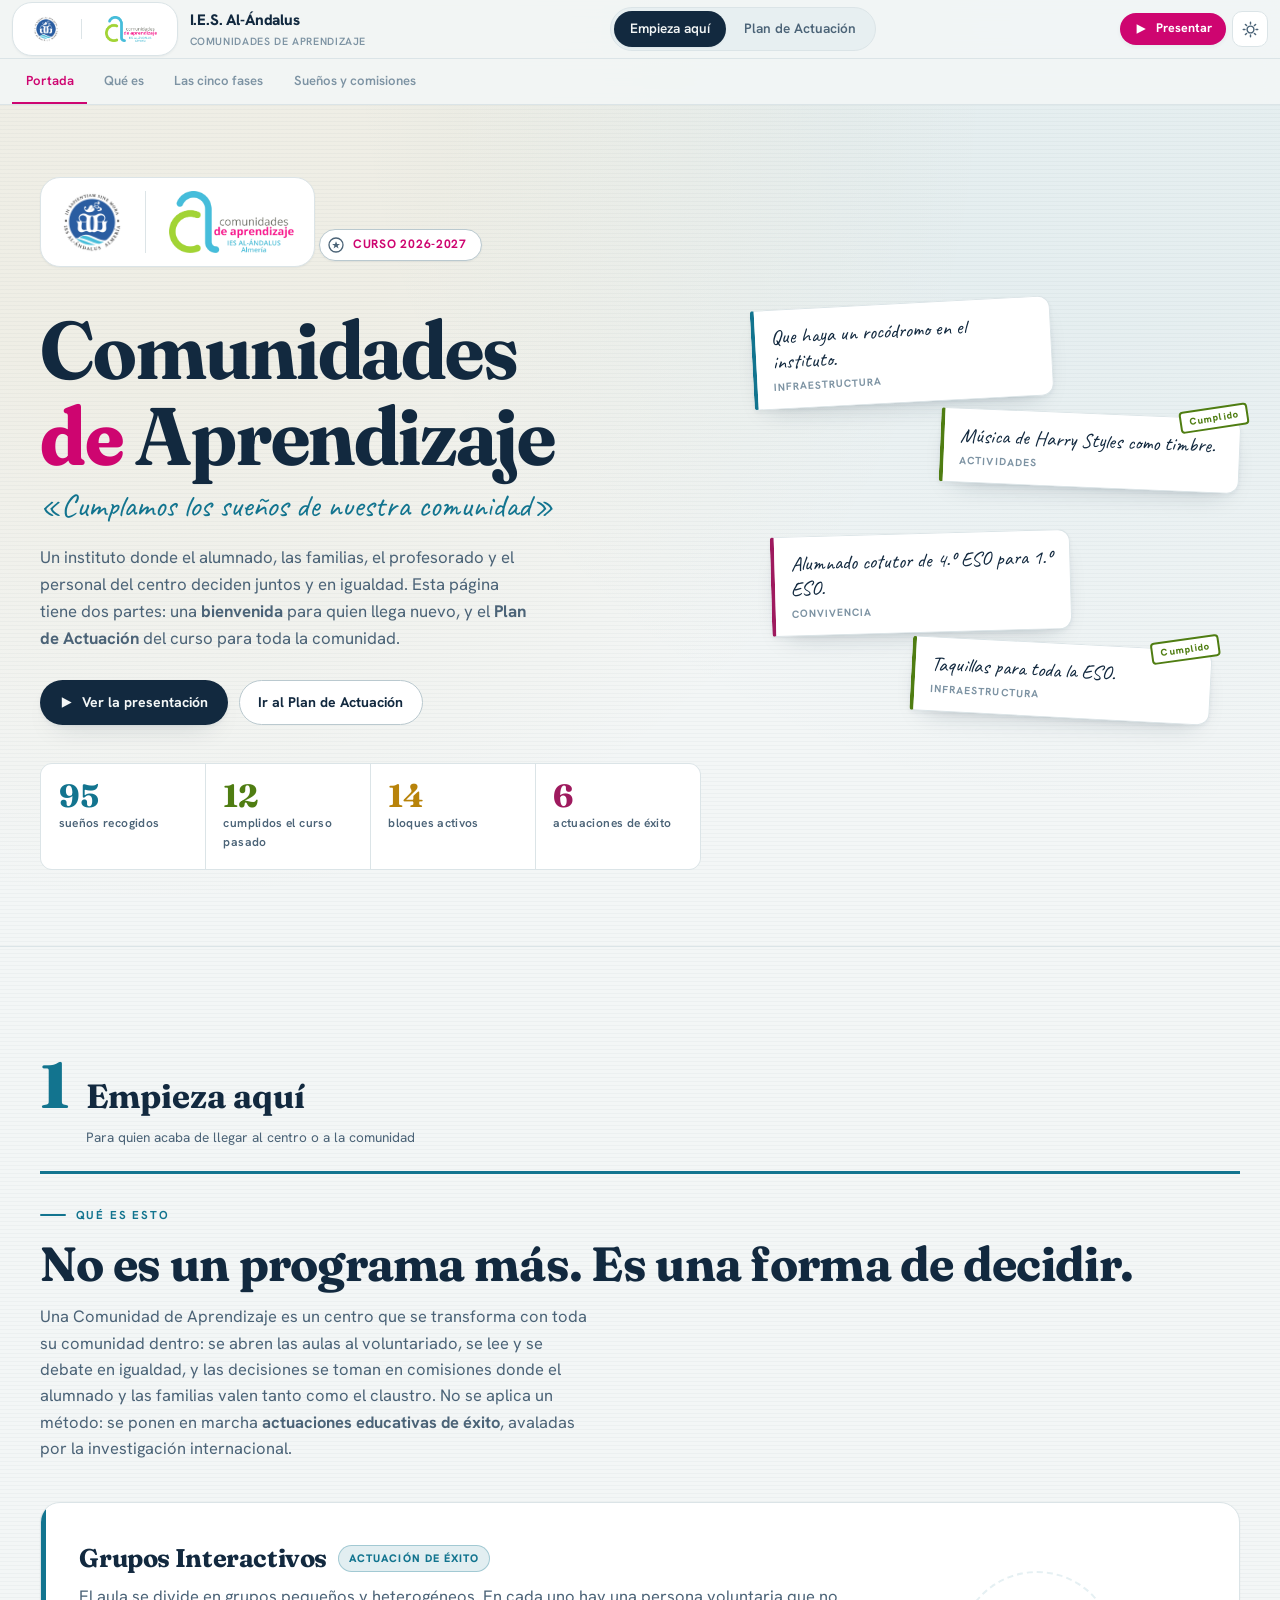
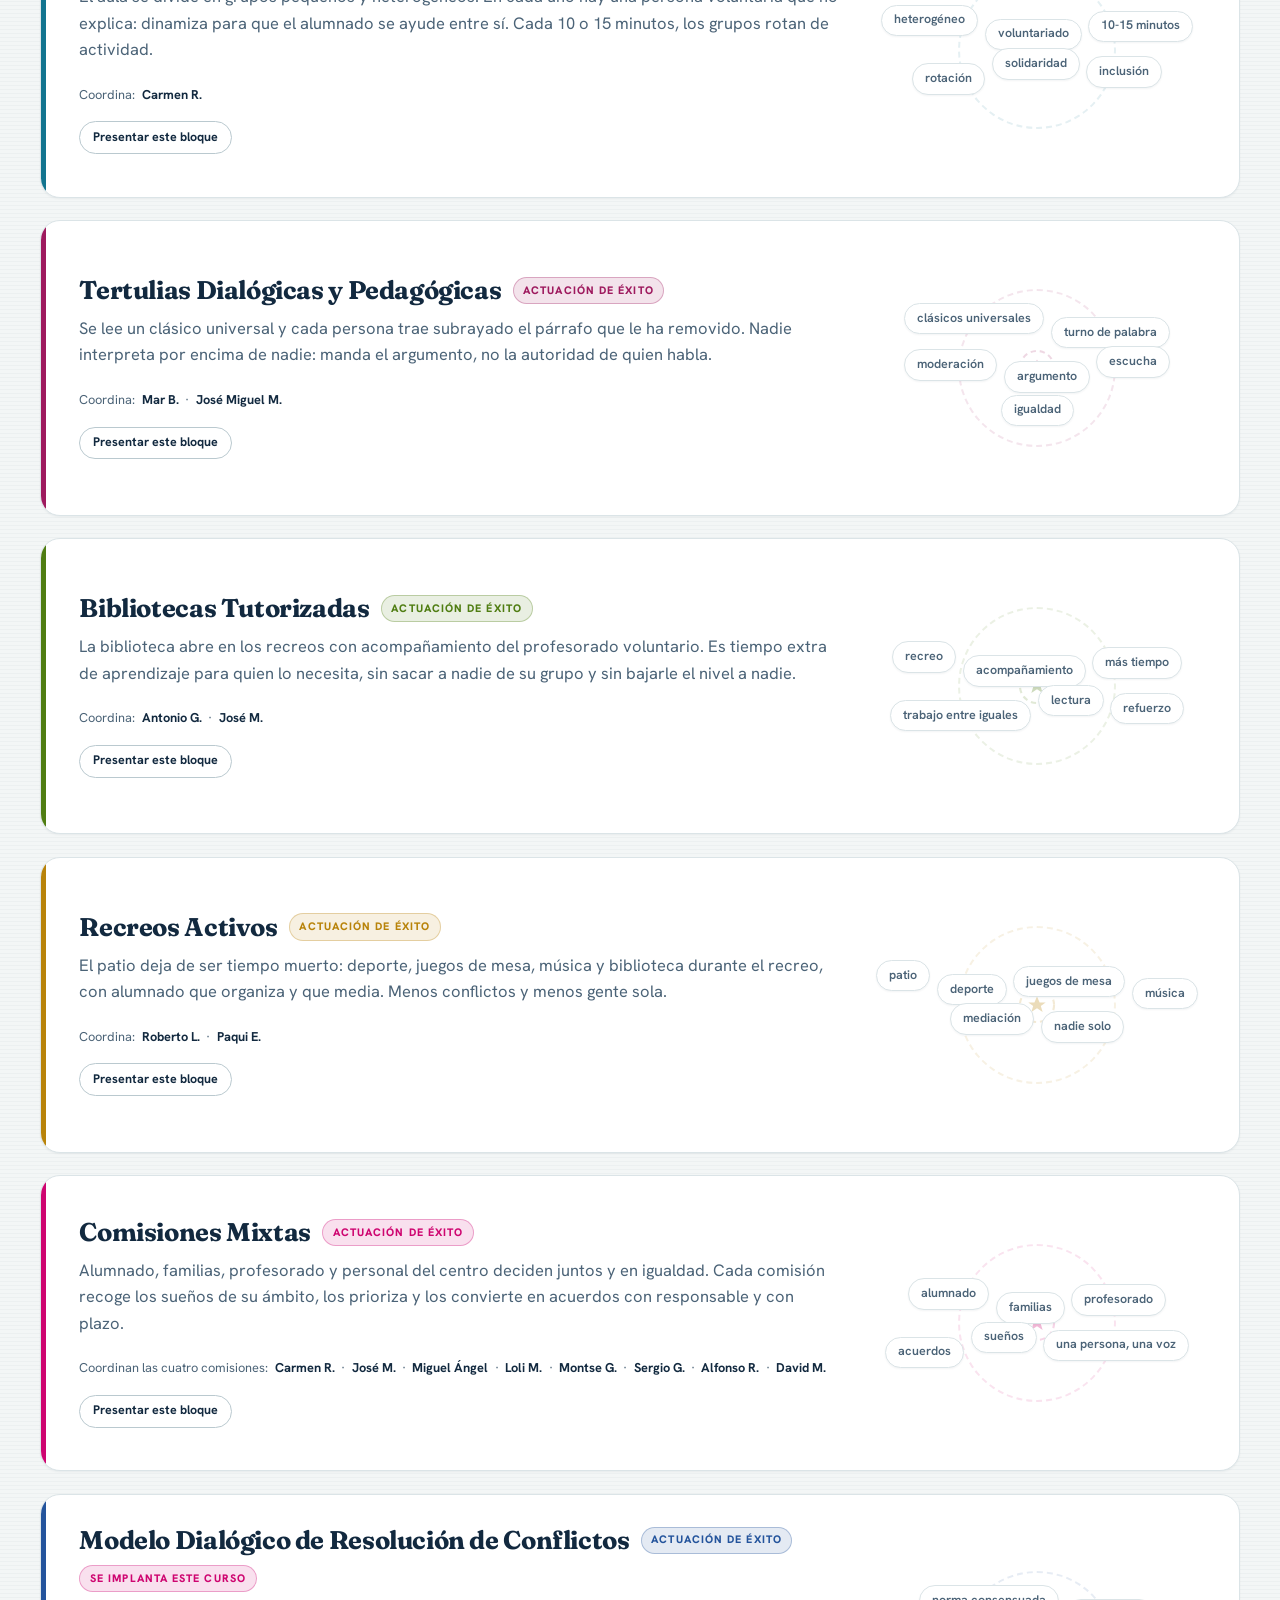
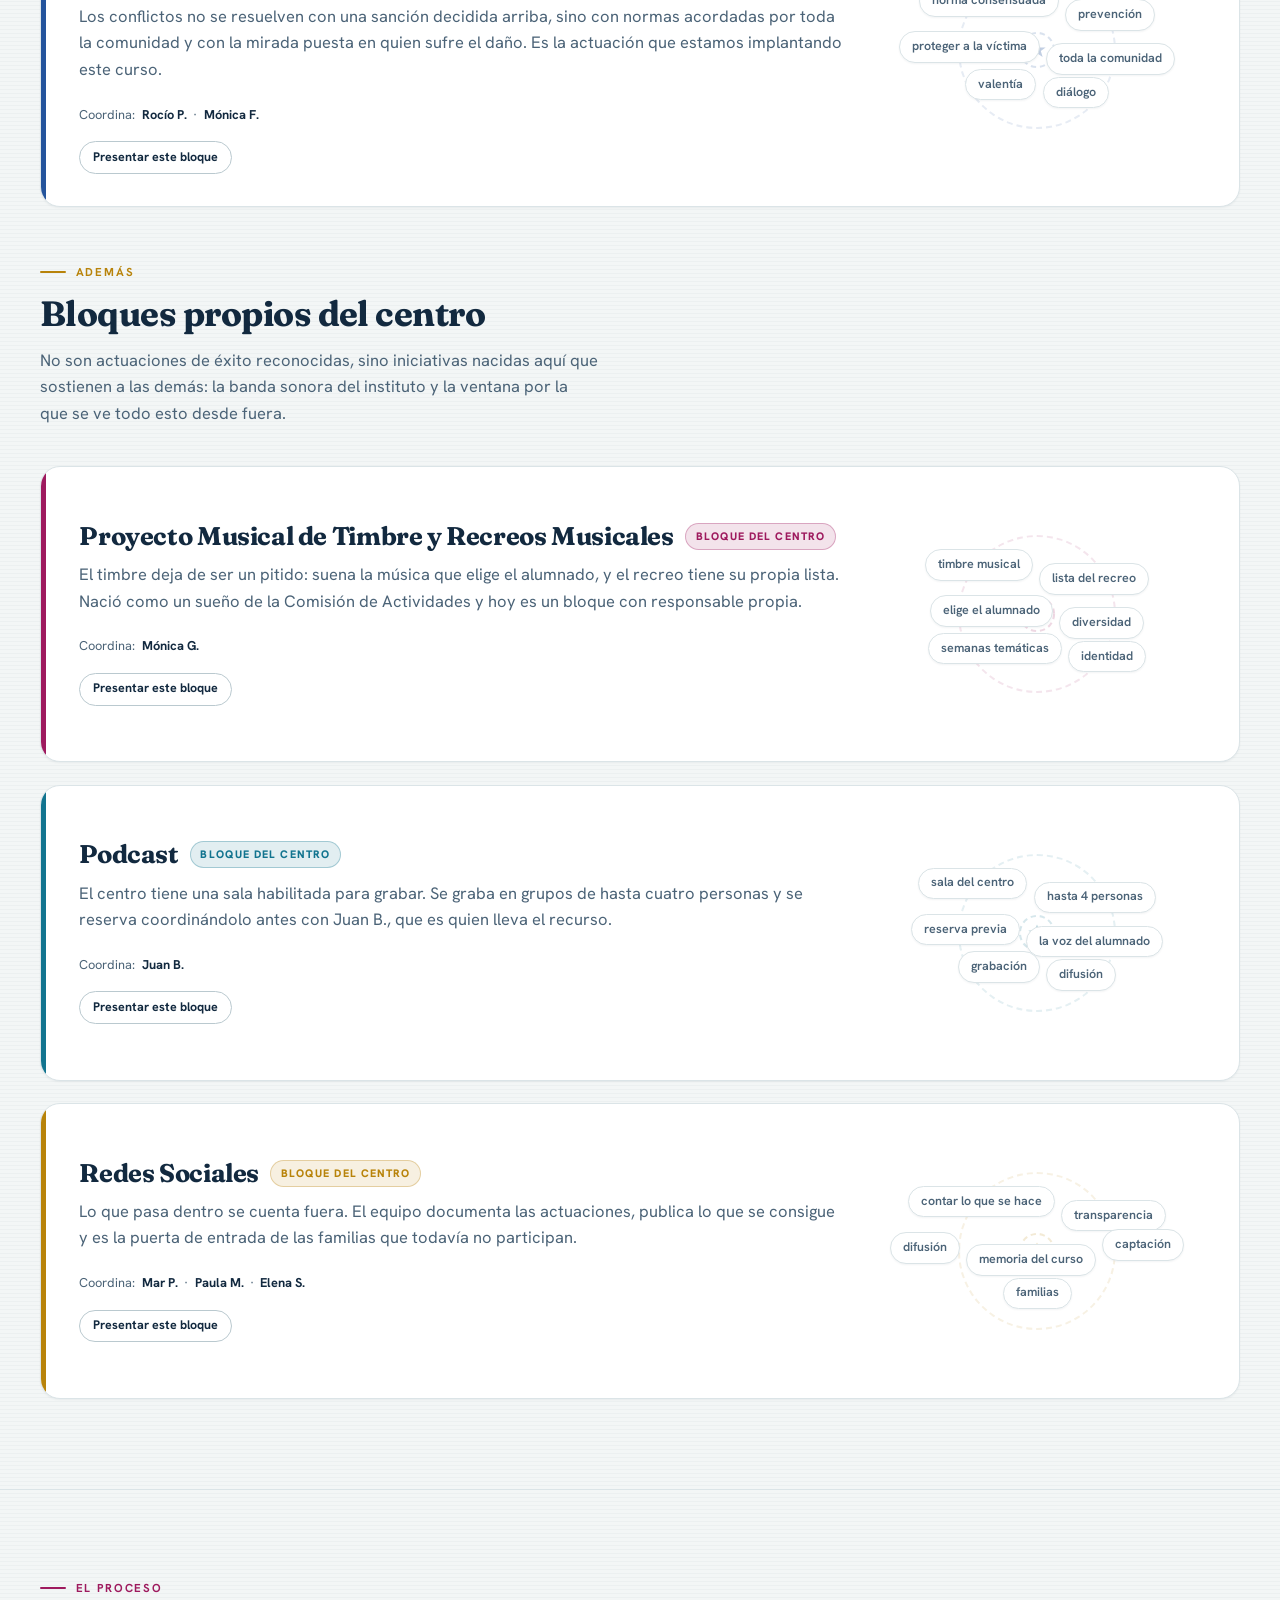
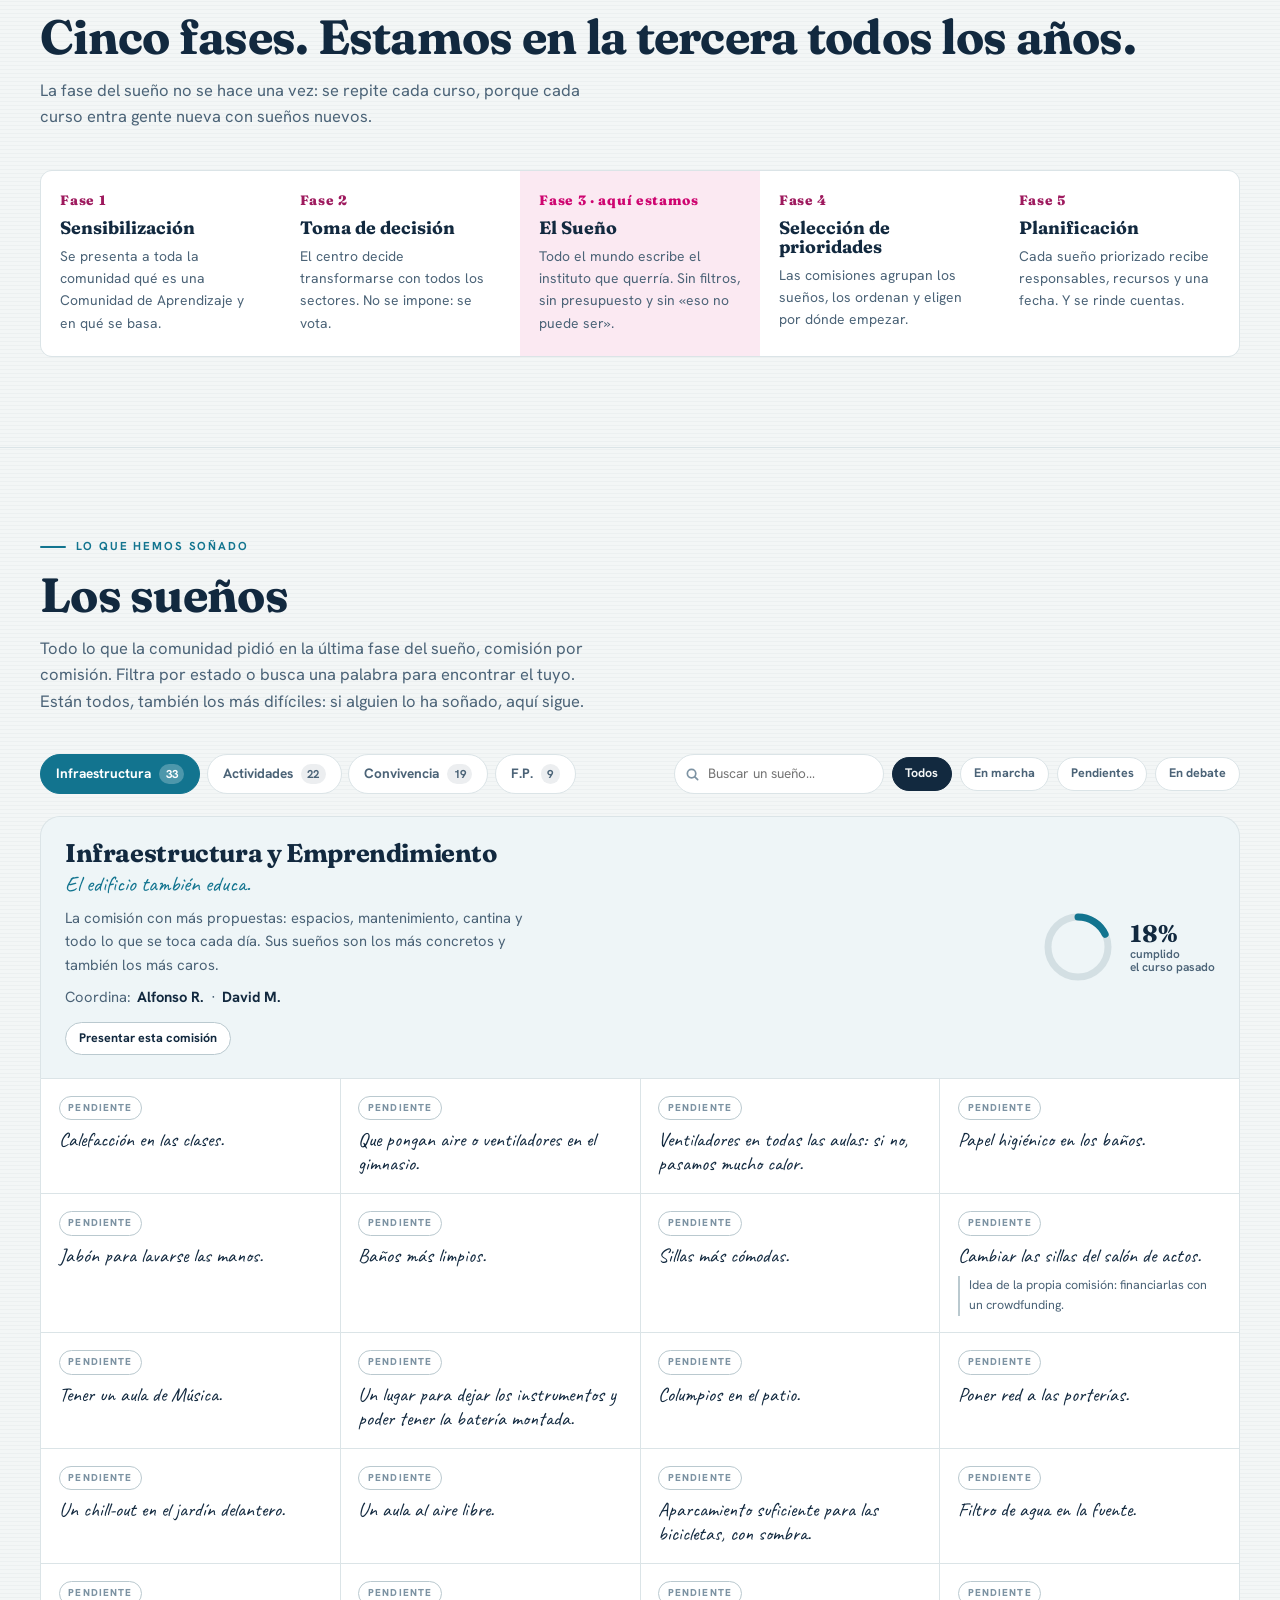
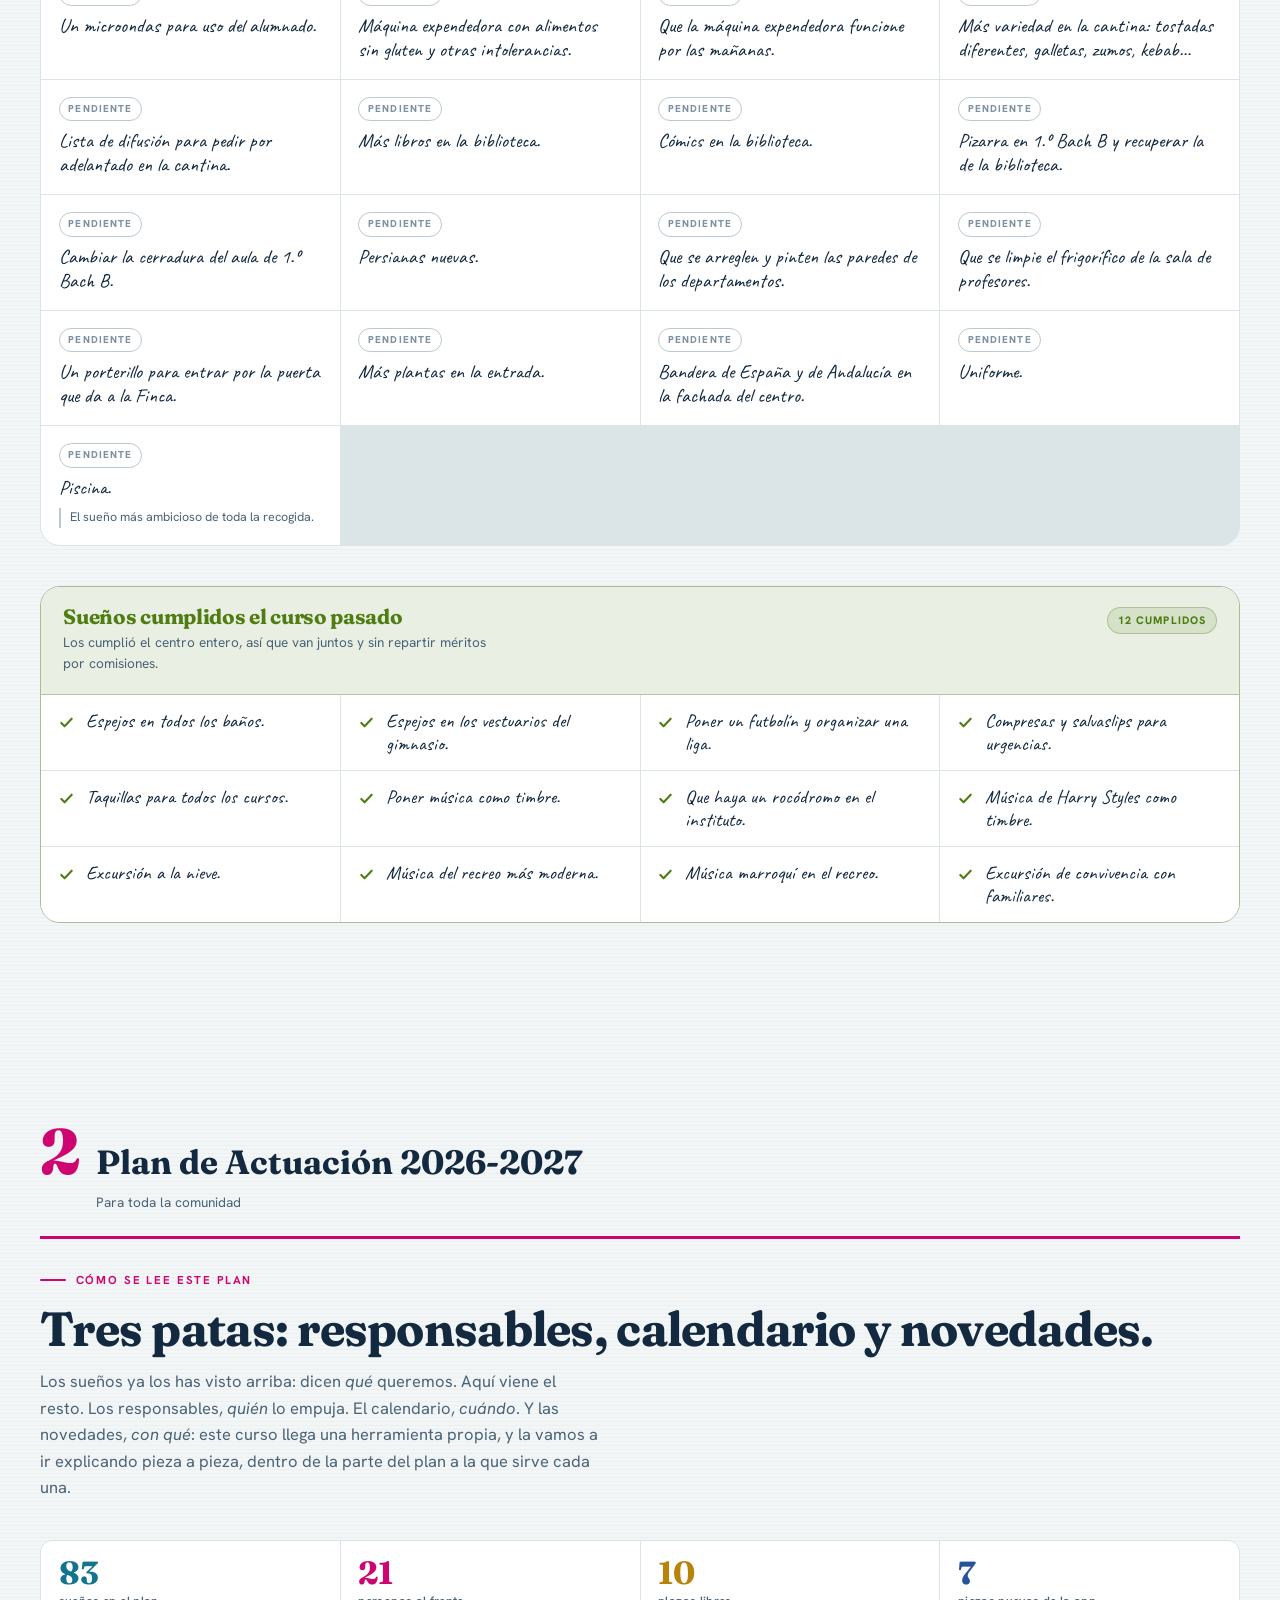
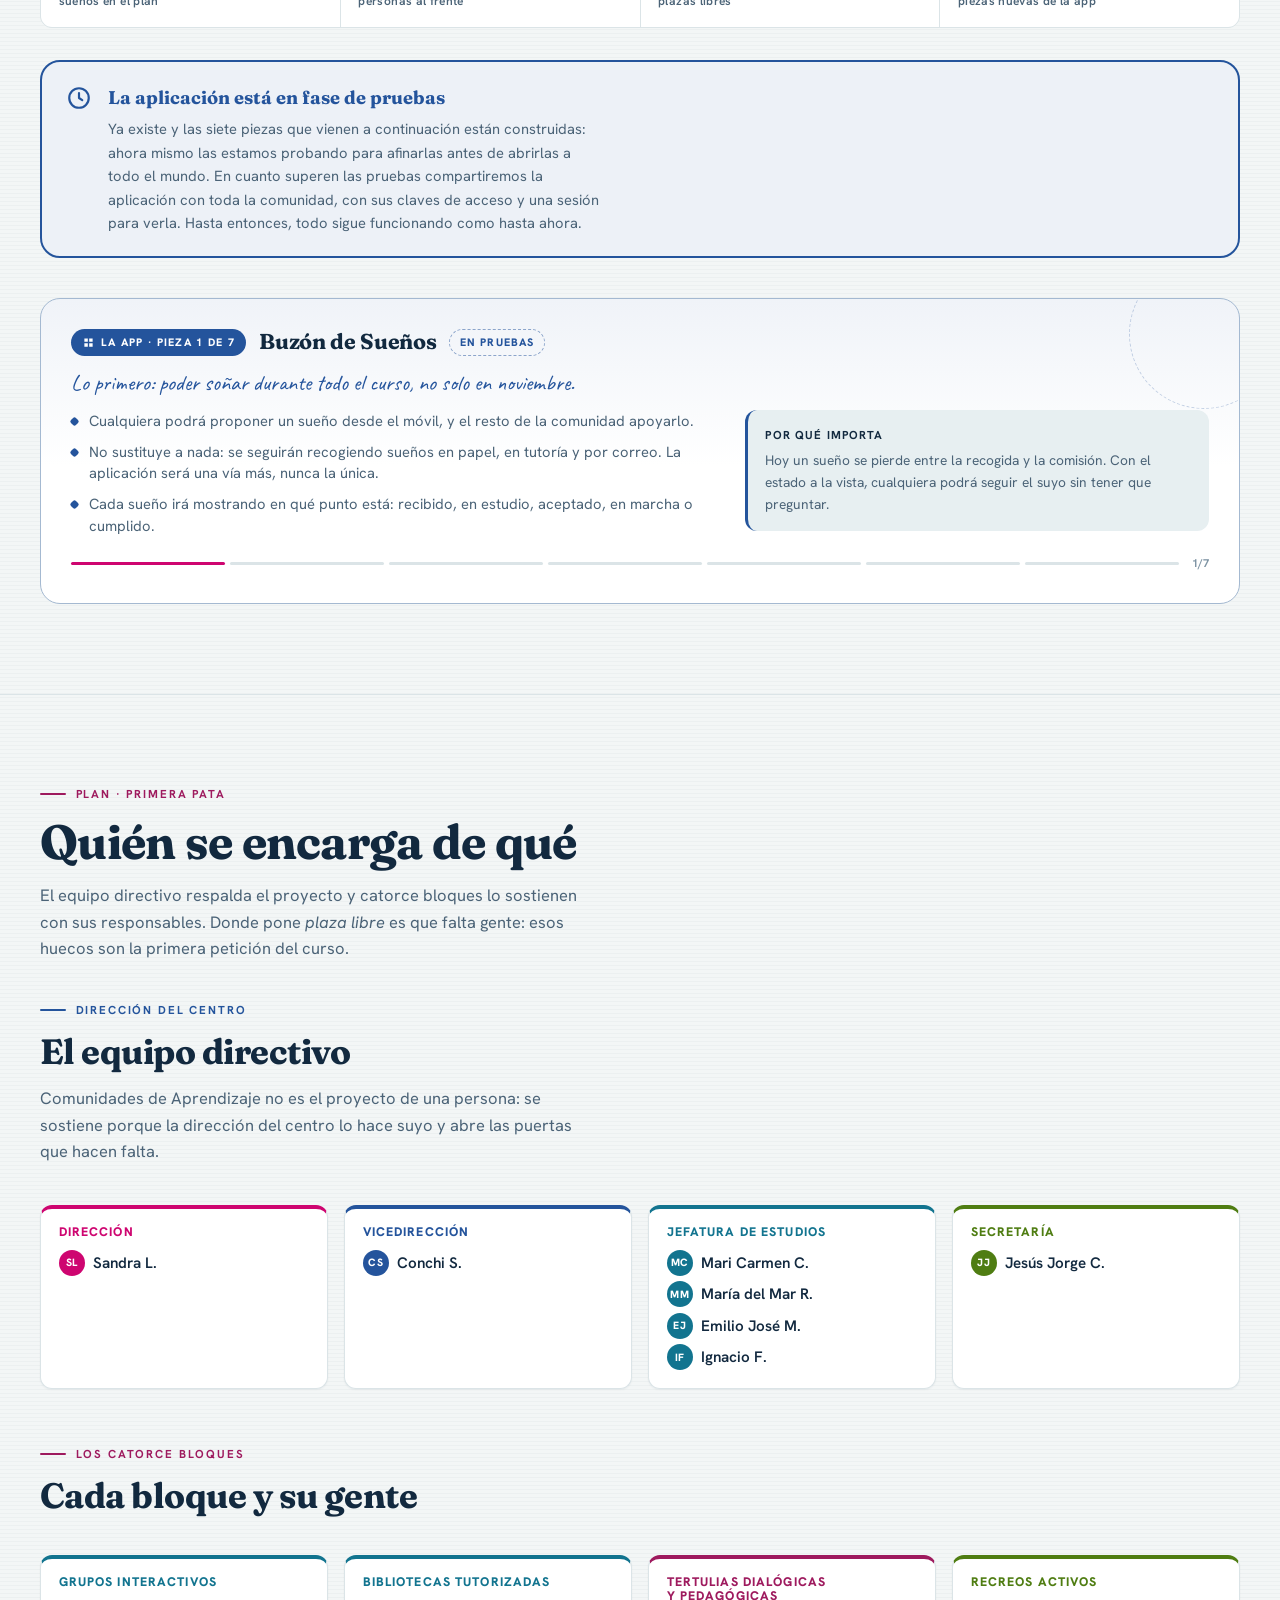
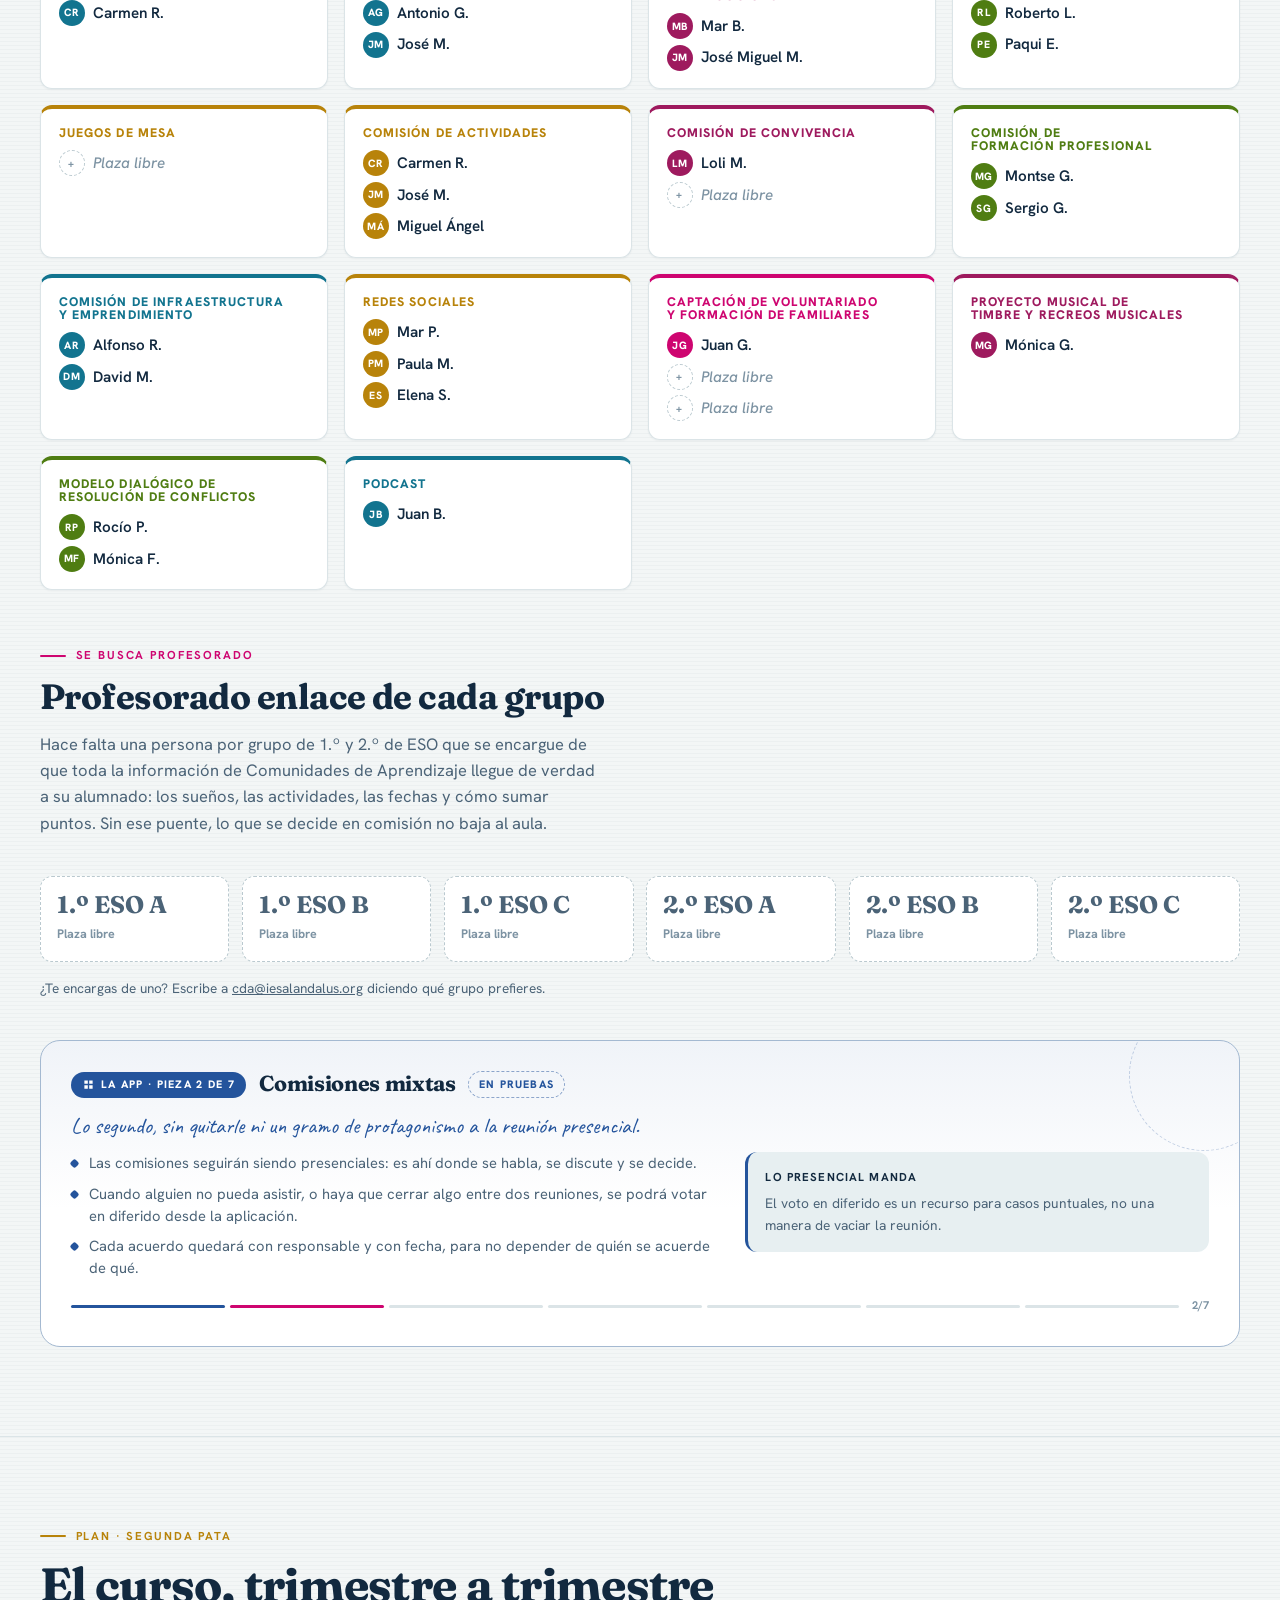
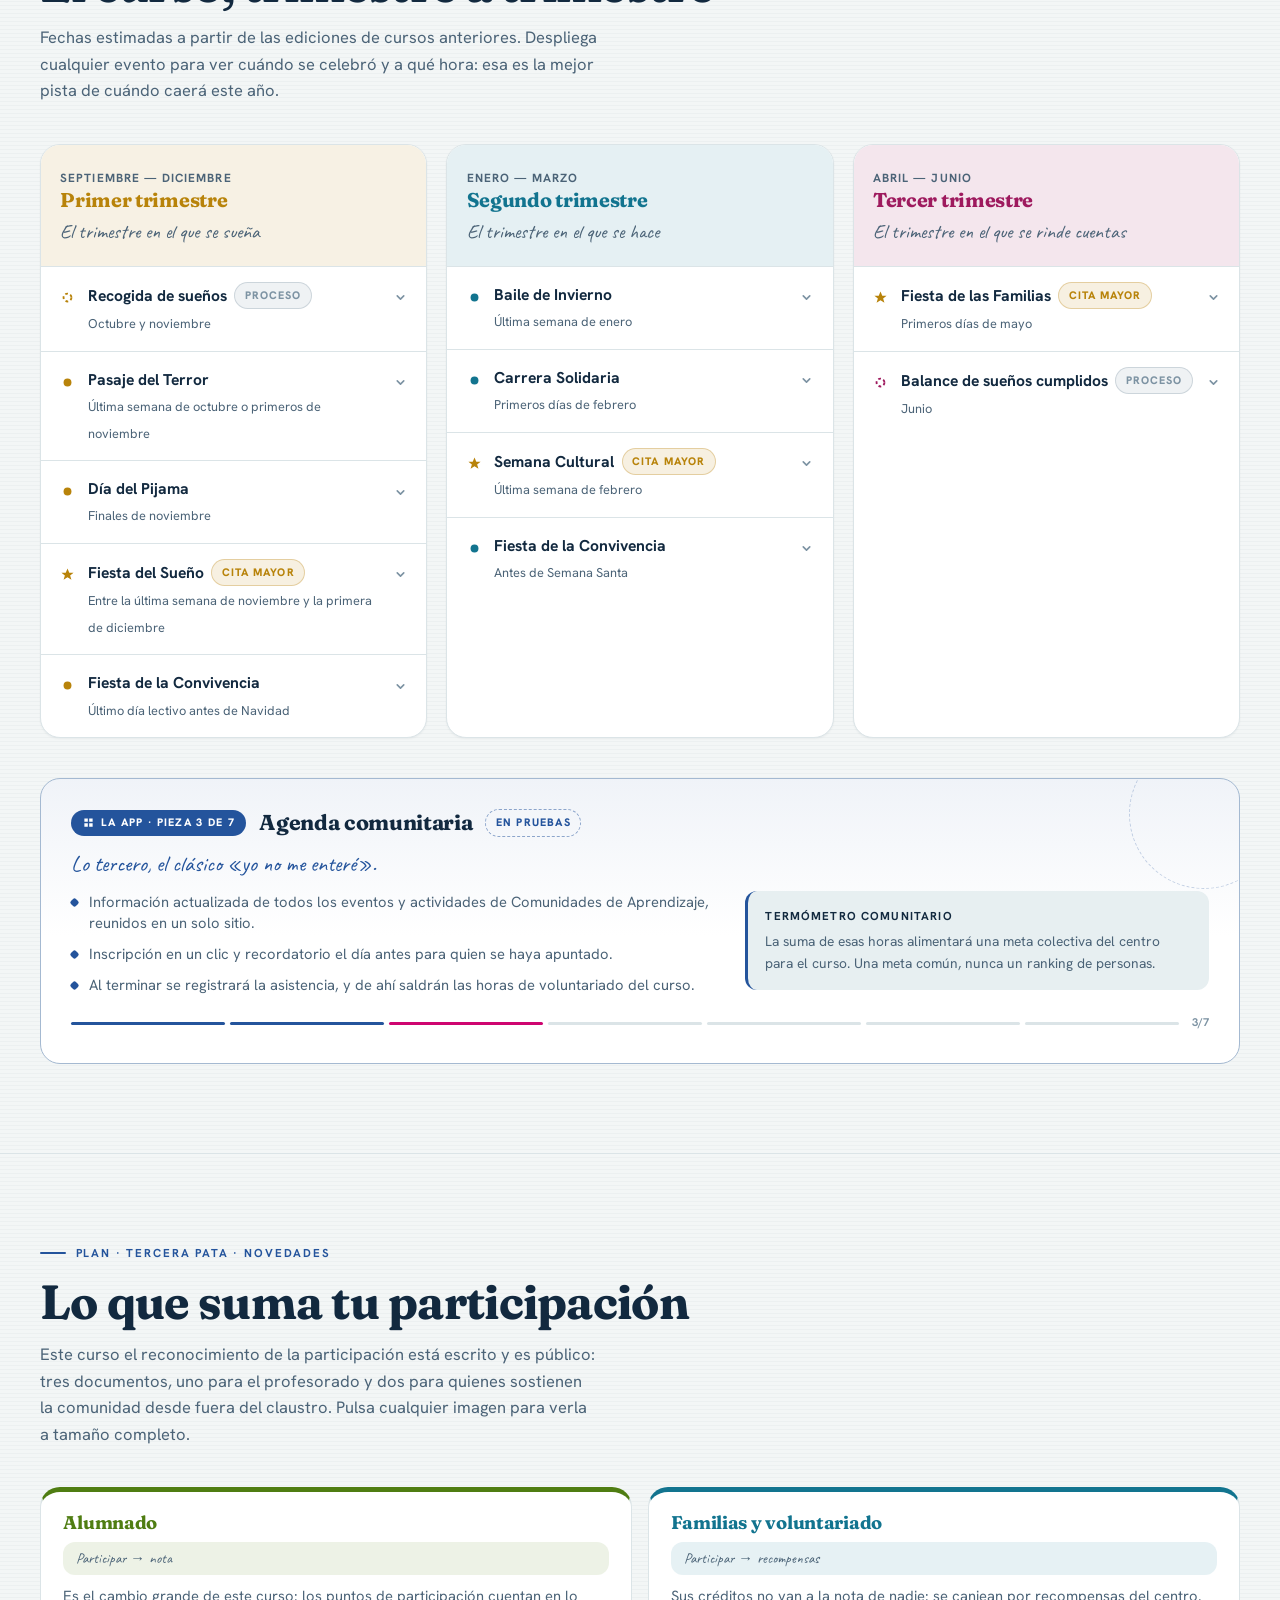
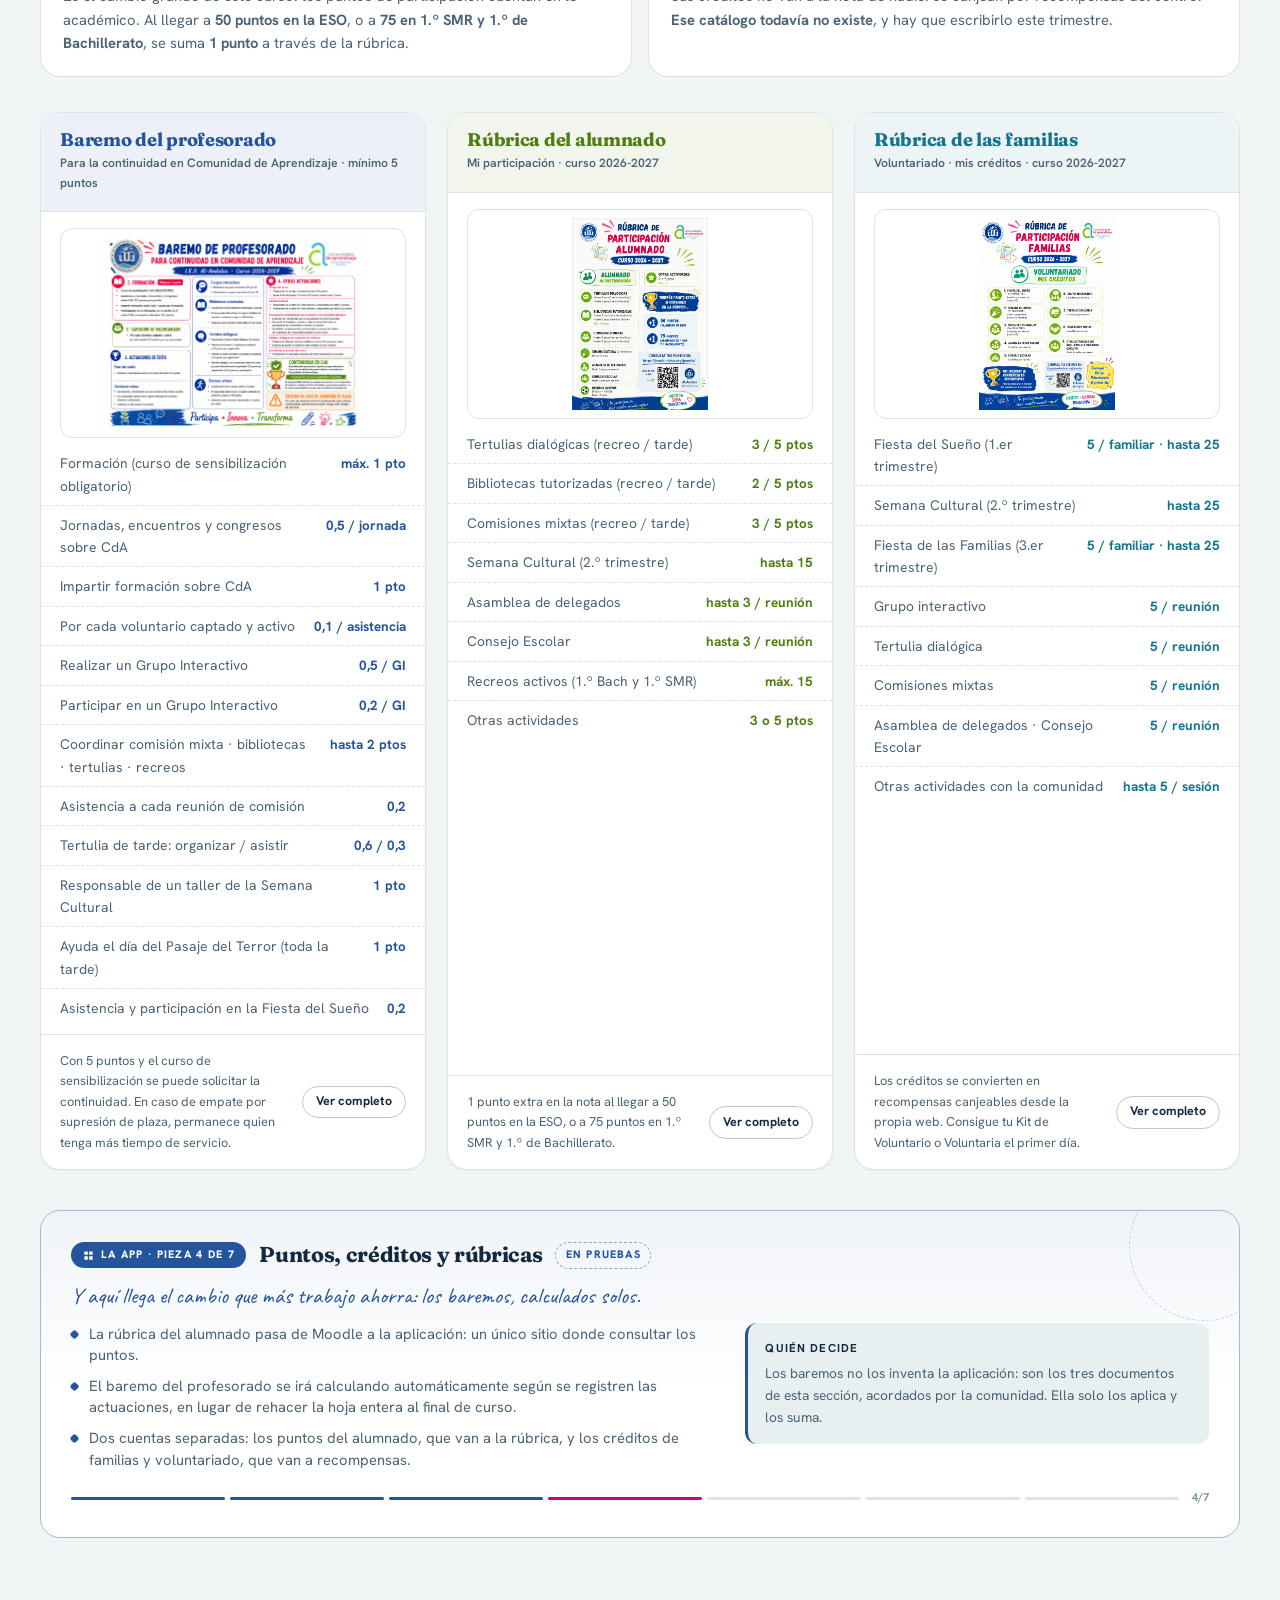
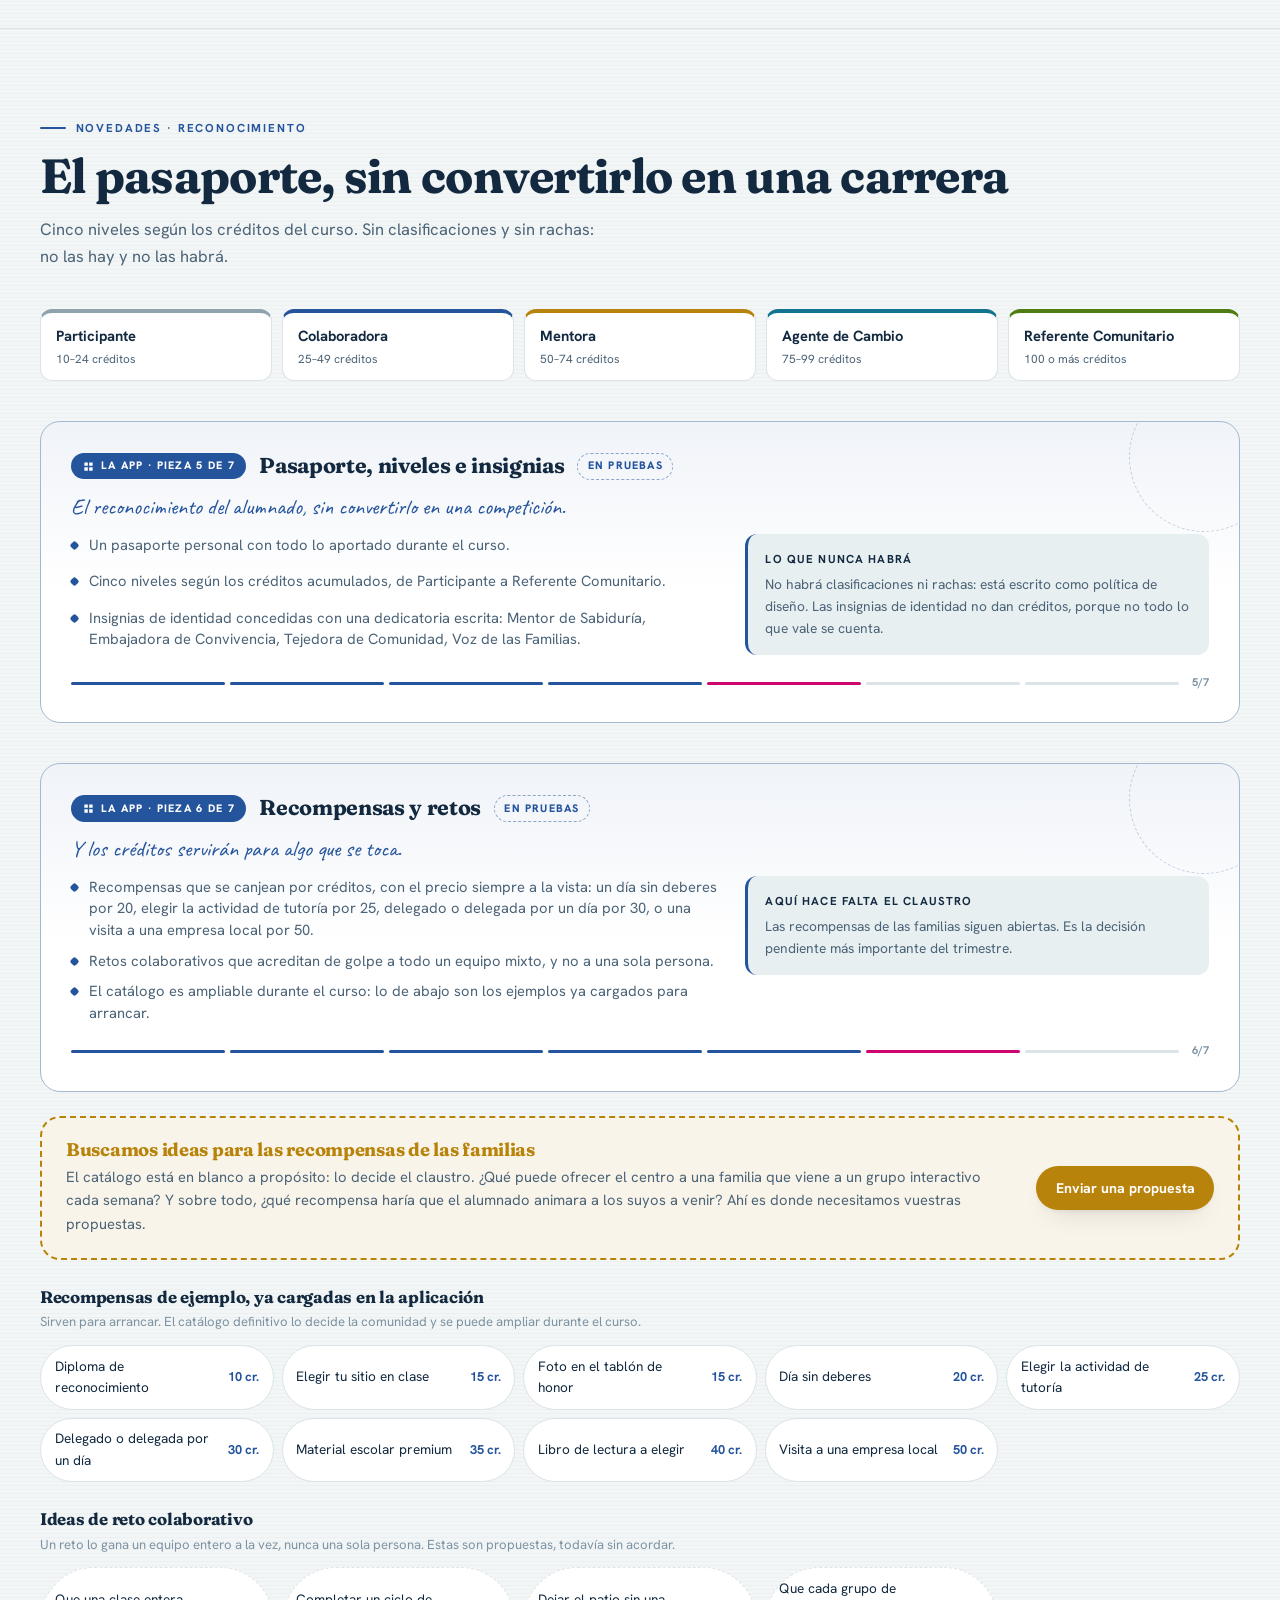
==== commit 04a18fc5: "Suma la secretaría al equipo directivo Cuarta tarjeta, en salvia, con Jesús Jorge C.  Co-Authored-By" ====
--- a/index.html
+++ b/index.html
@@ -1709,7 +1709,8 @@
   equipoDirectivo:[
     { cargo:"Dirección",           color:"coral",     personas:["Sandra L."] },
     { cargo:"Vicedirección",       color:"azul",      personas:["Conchi S."] },
-    { cargo:"Jefatura de Estudios", color:"turquesa", personas:["Mari Carmen C.","María del Mar R.","Emilio José M.","Ignacio F."] }
+    { cargo:"Jefatura de Estudios", color:"turquesa", personas:["Mari Carmen C.","María del Mar R.","Emilio José M.","Ignacio F."] },
+    { cargo:"Secretaría",          color:"salvia",   personas:["Jesús Jorge C."] }
   ],
 
   /* ---------- los doce bloques y sus responsables ---------- */
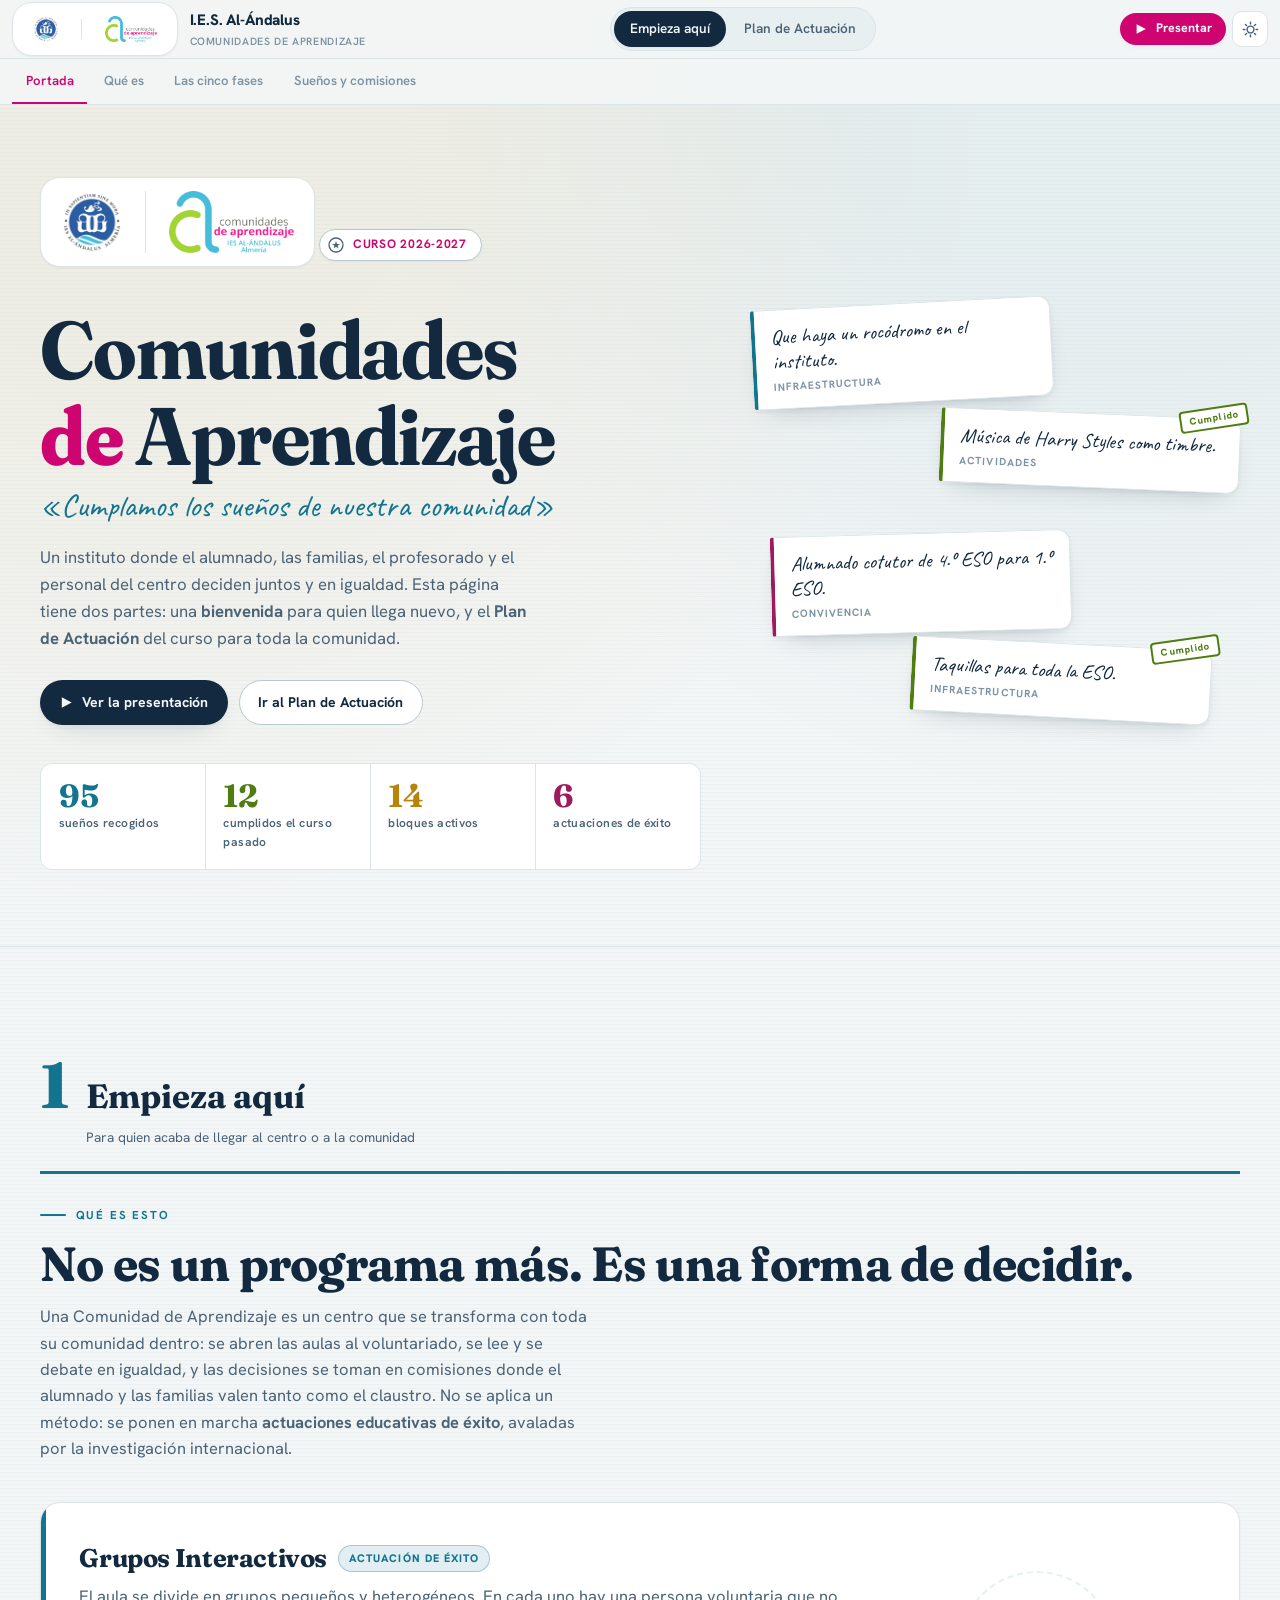
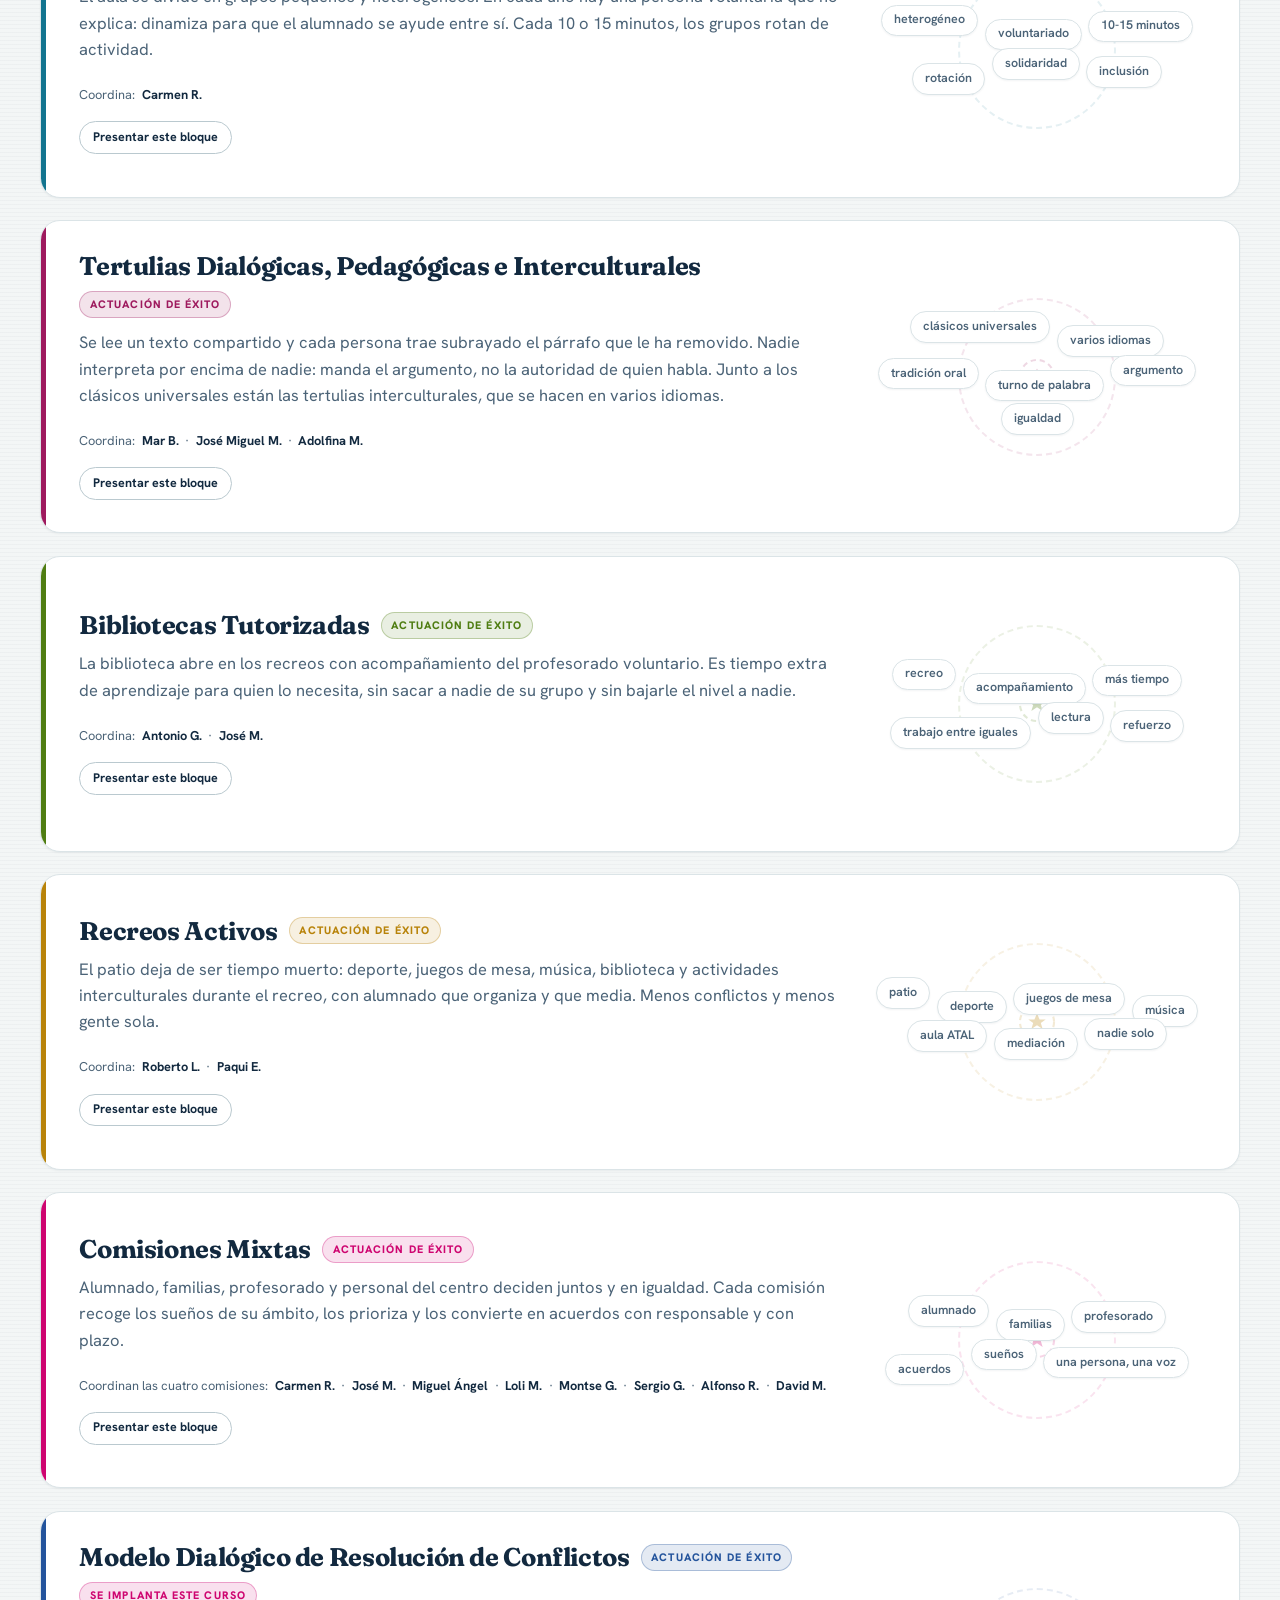
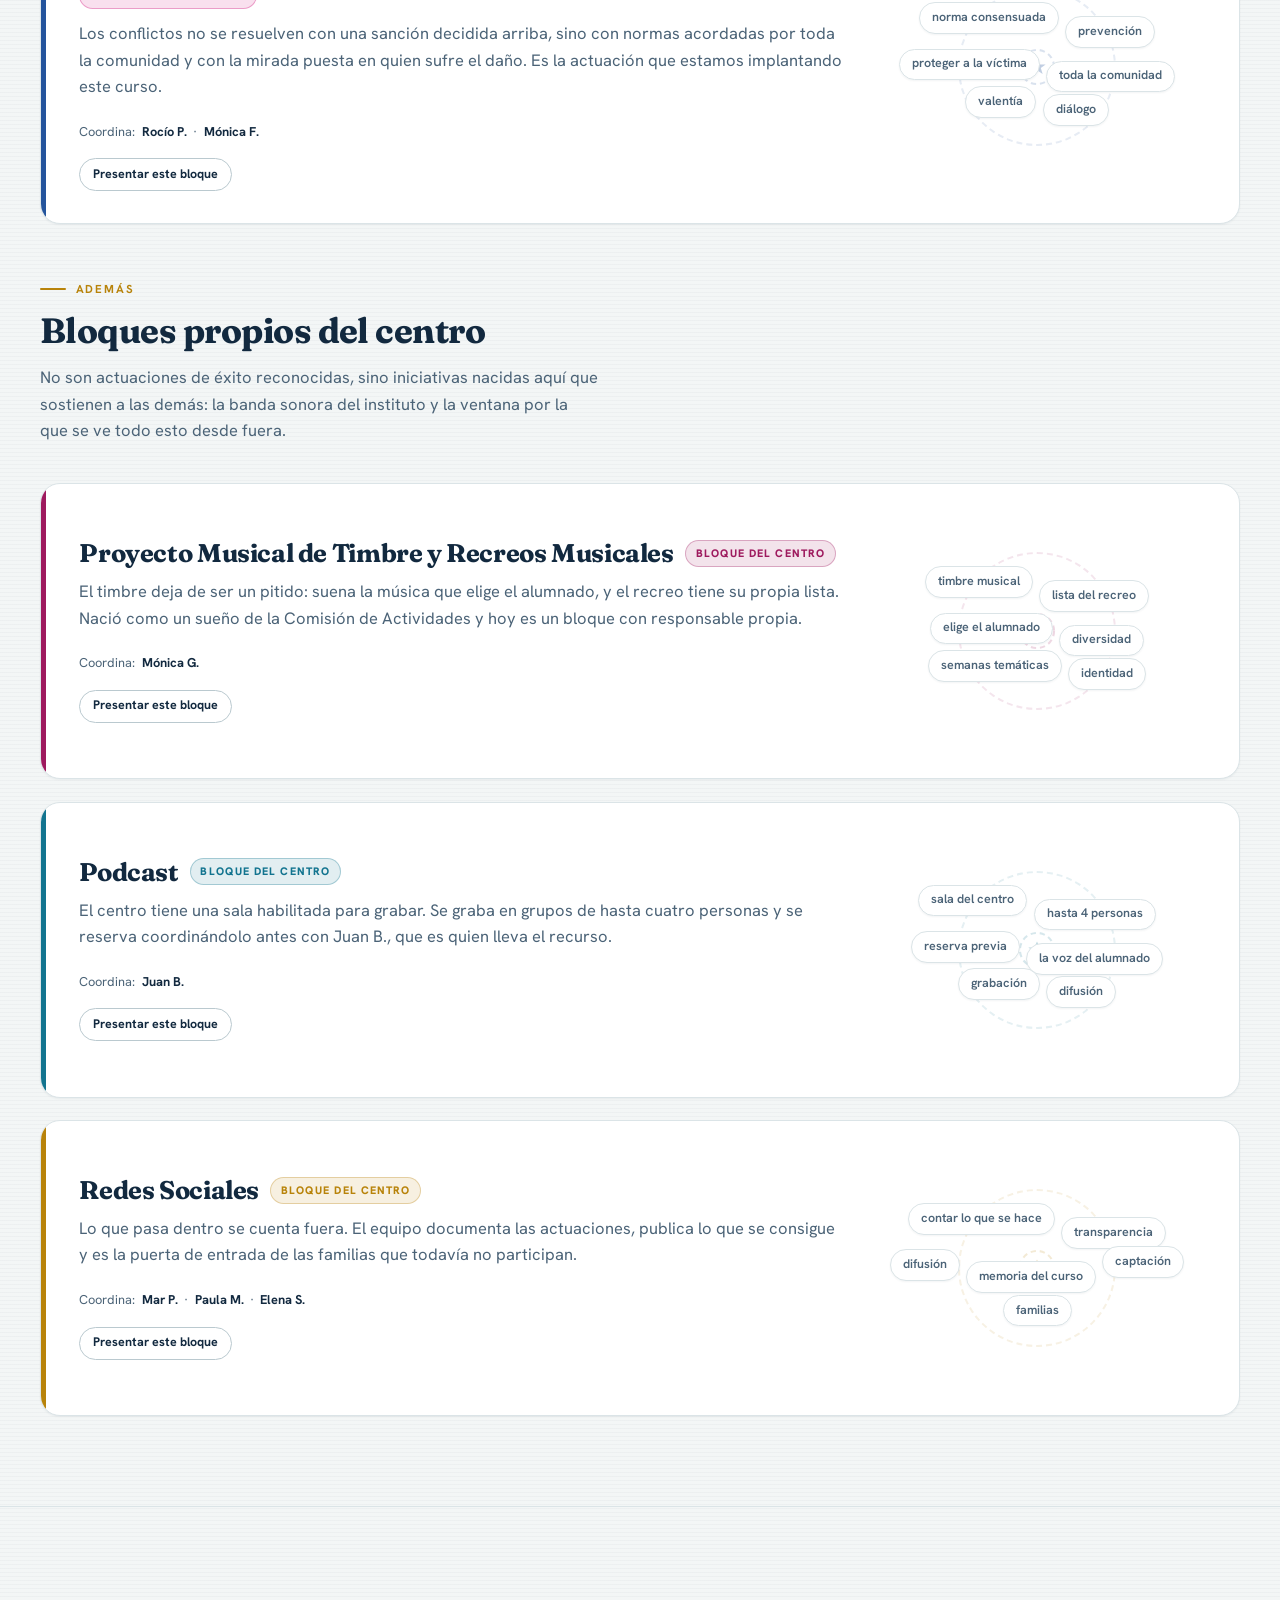
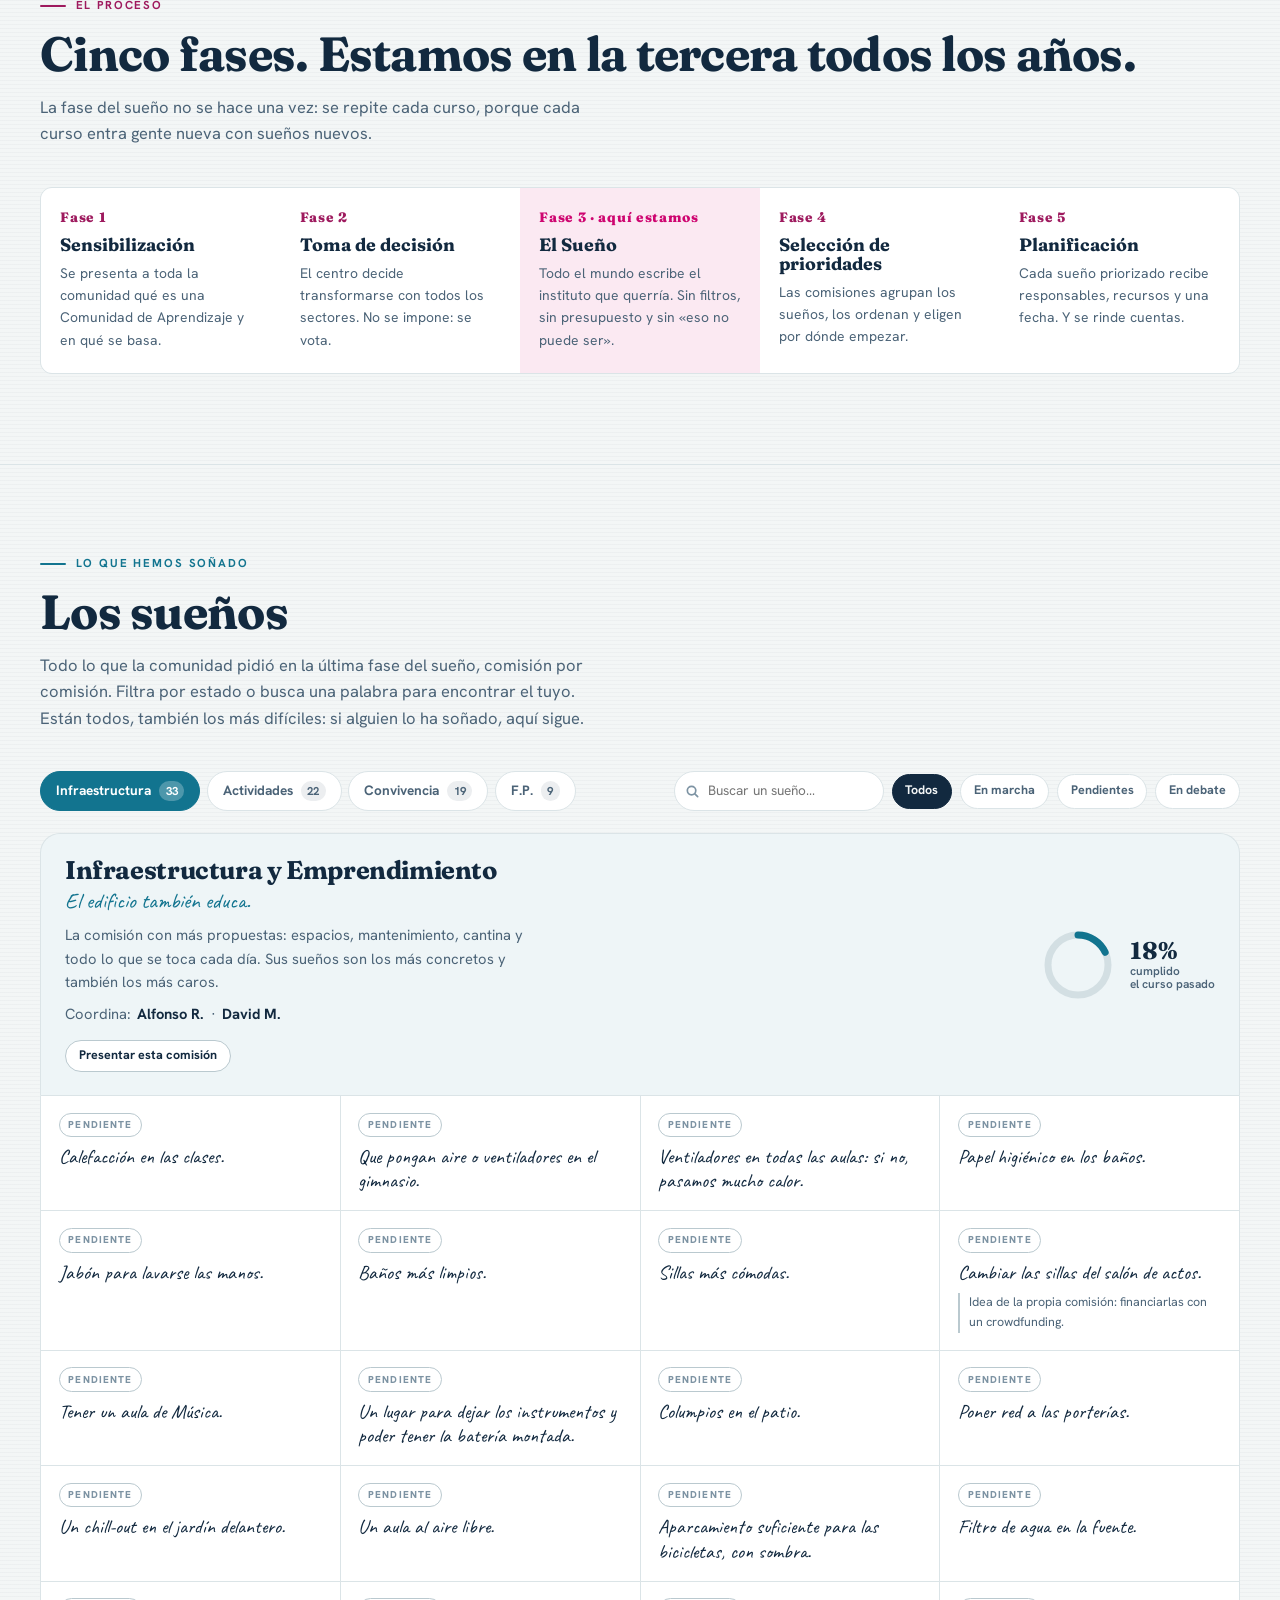
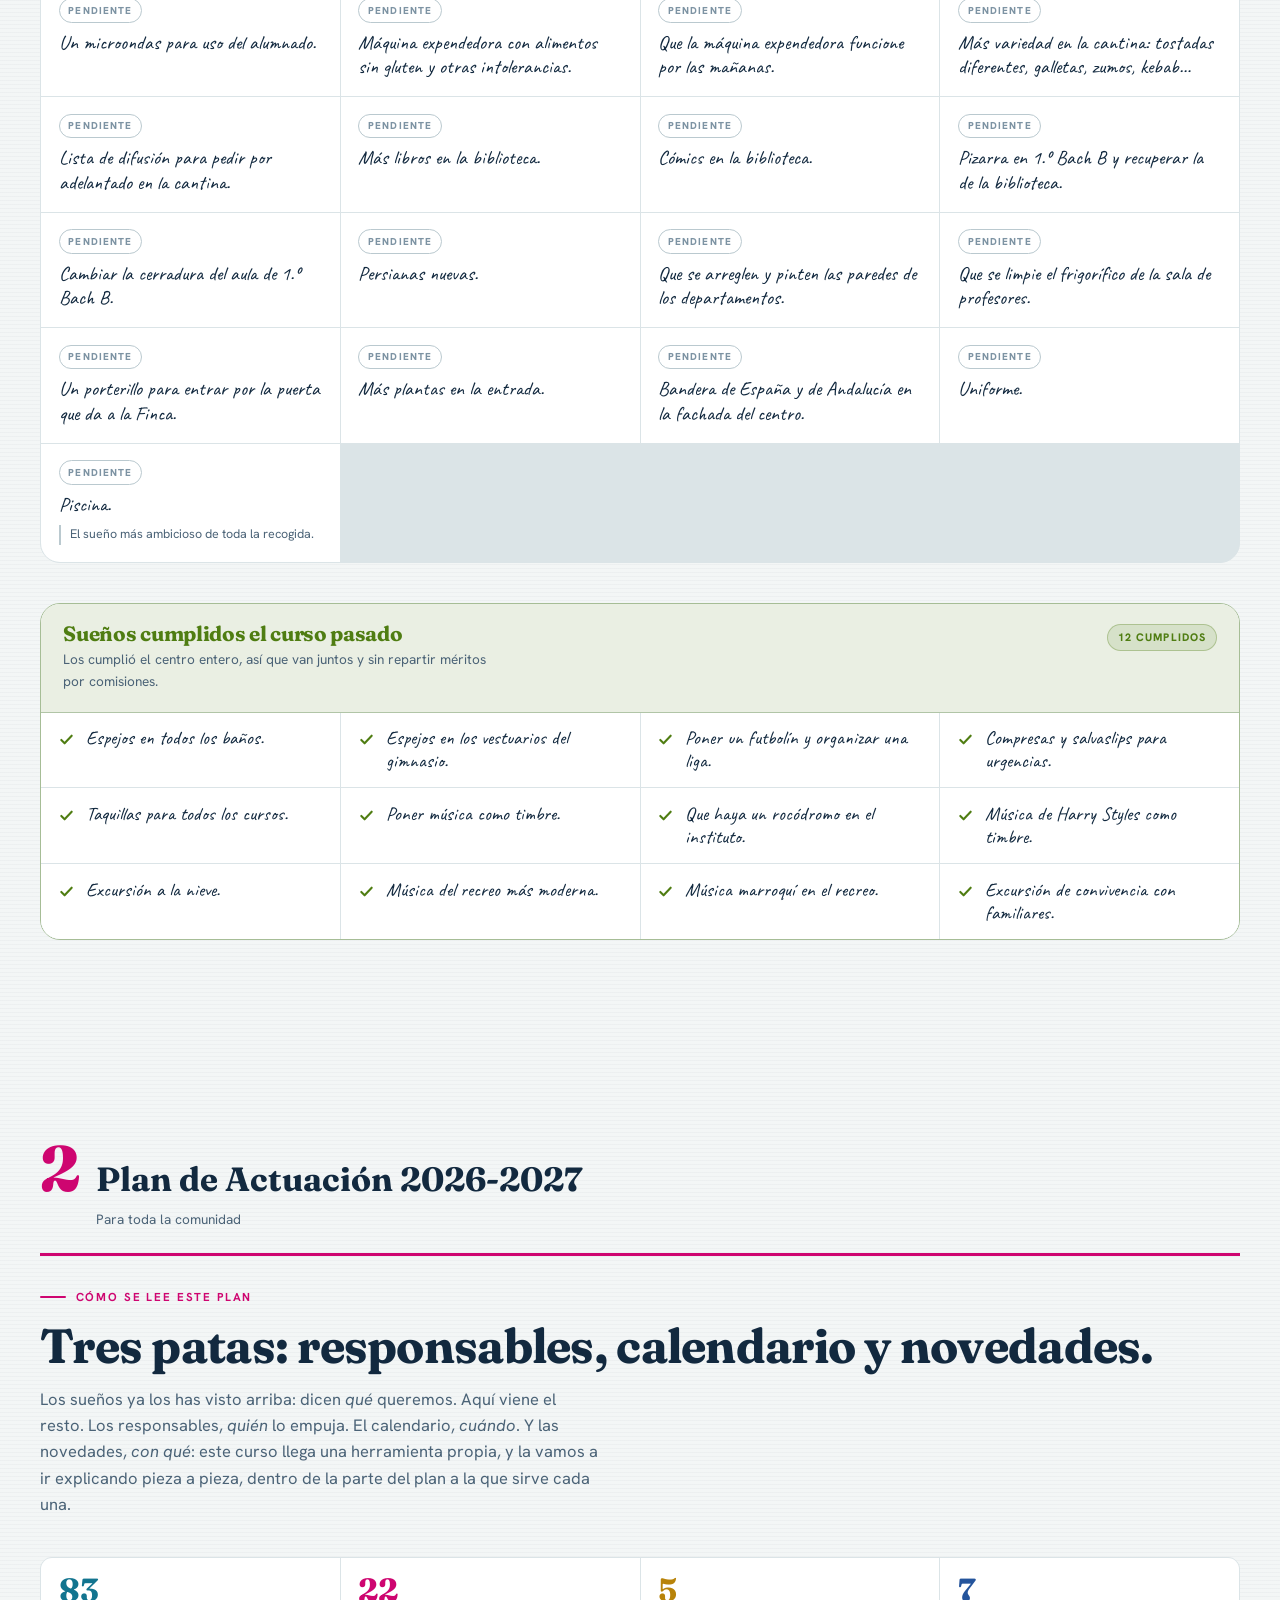
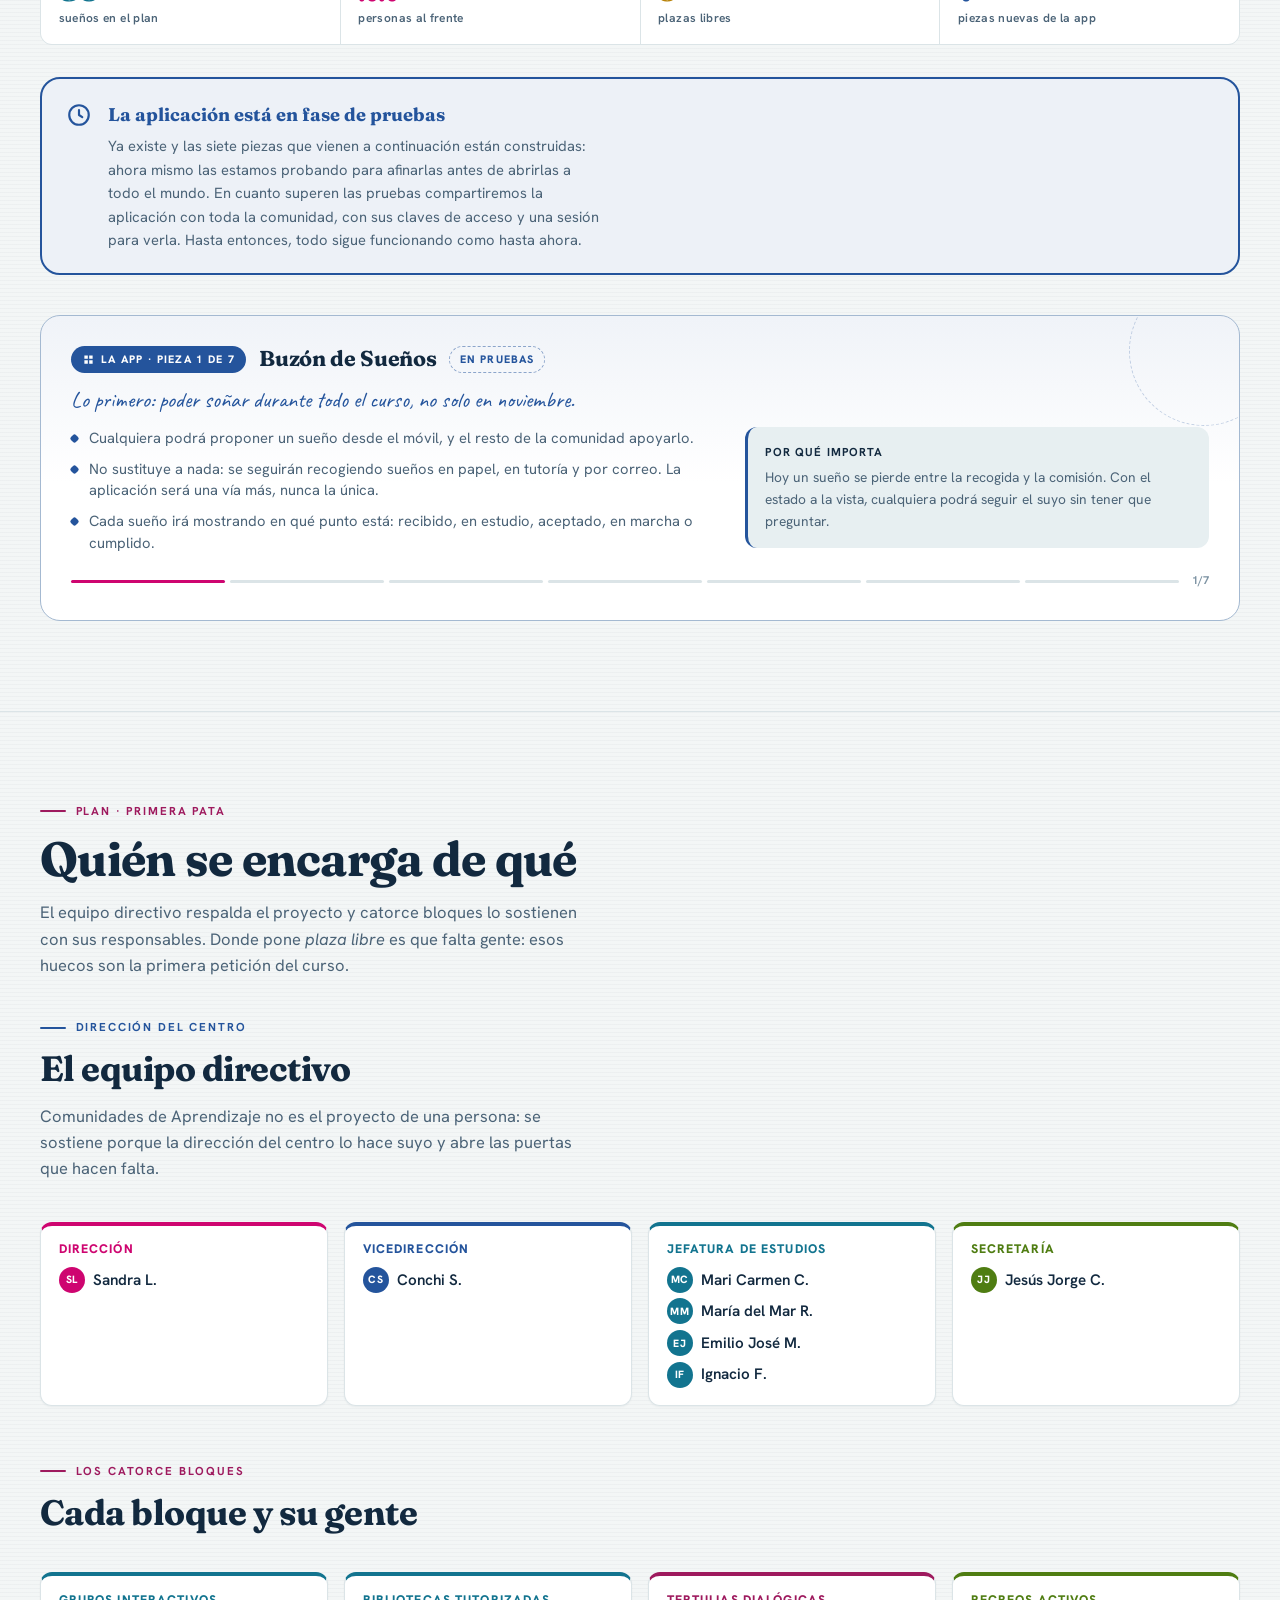
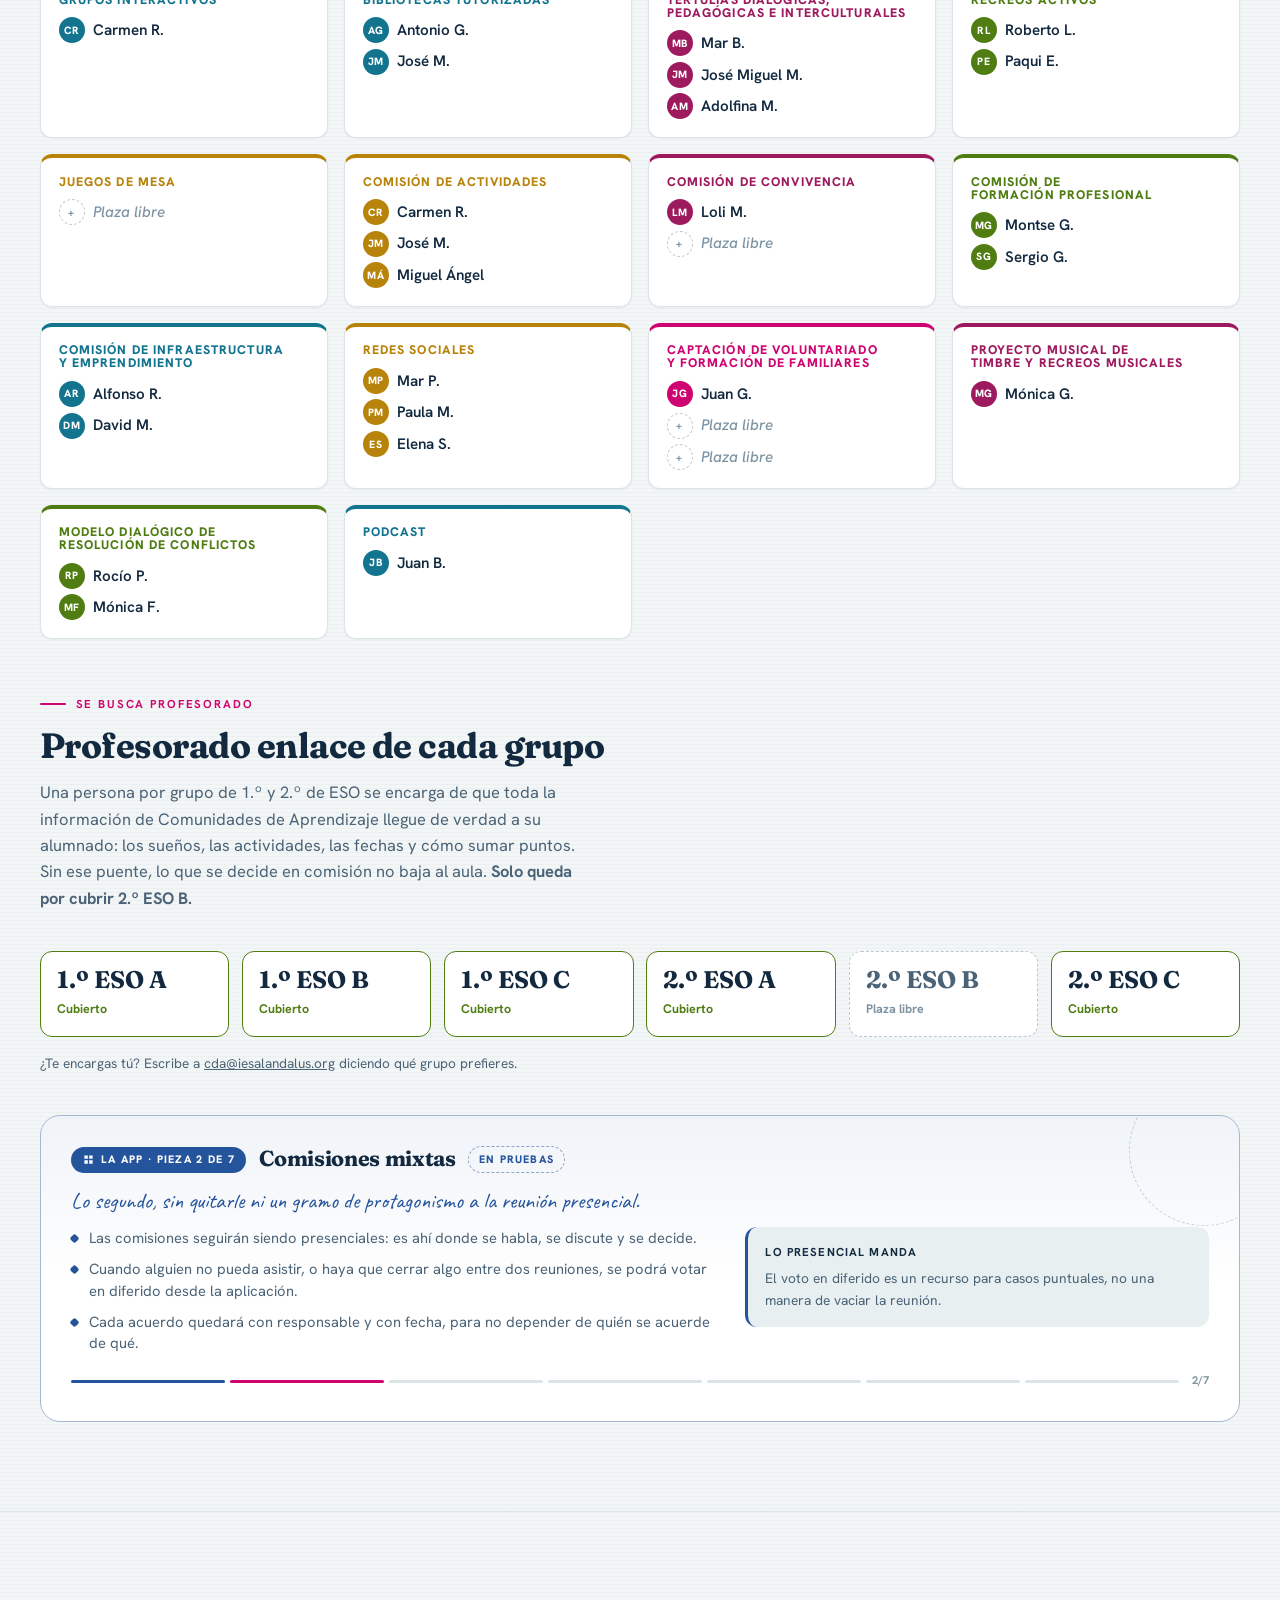
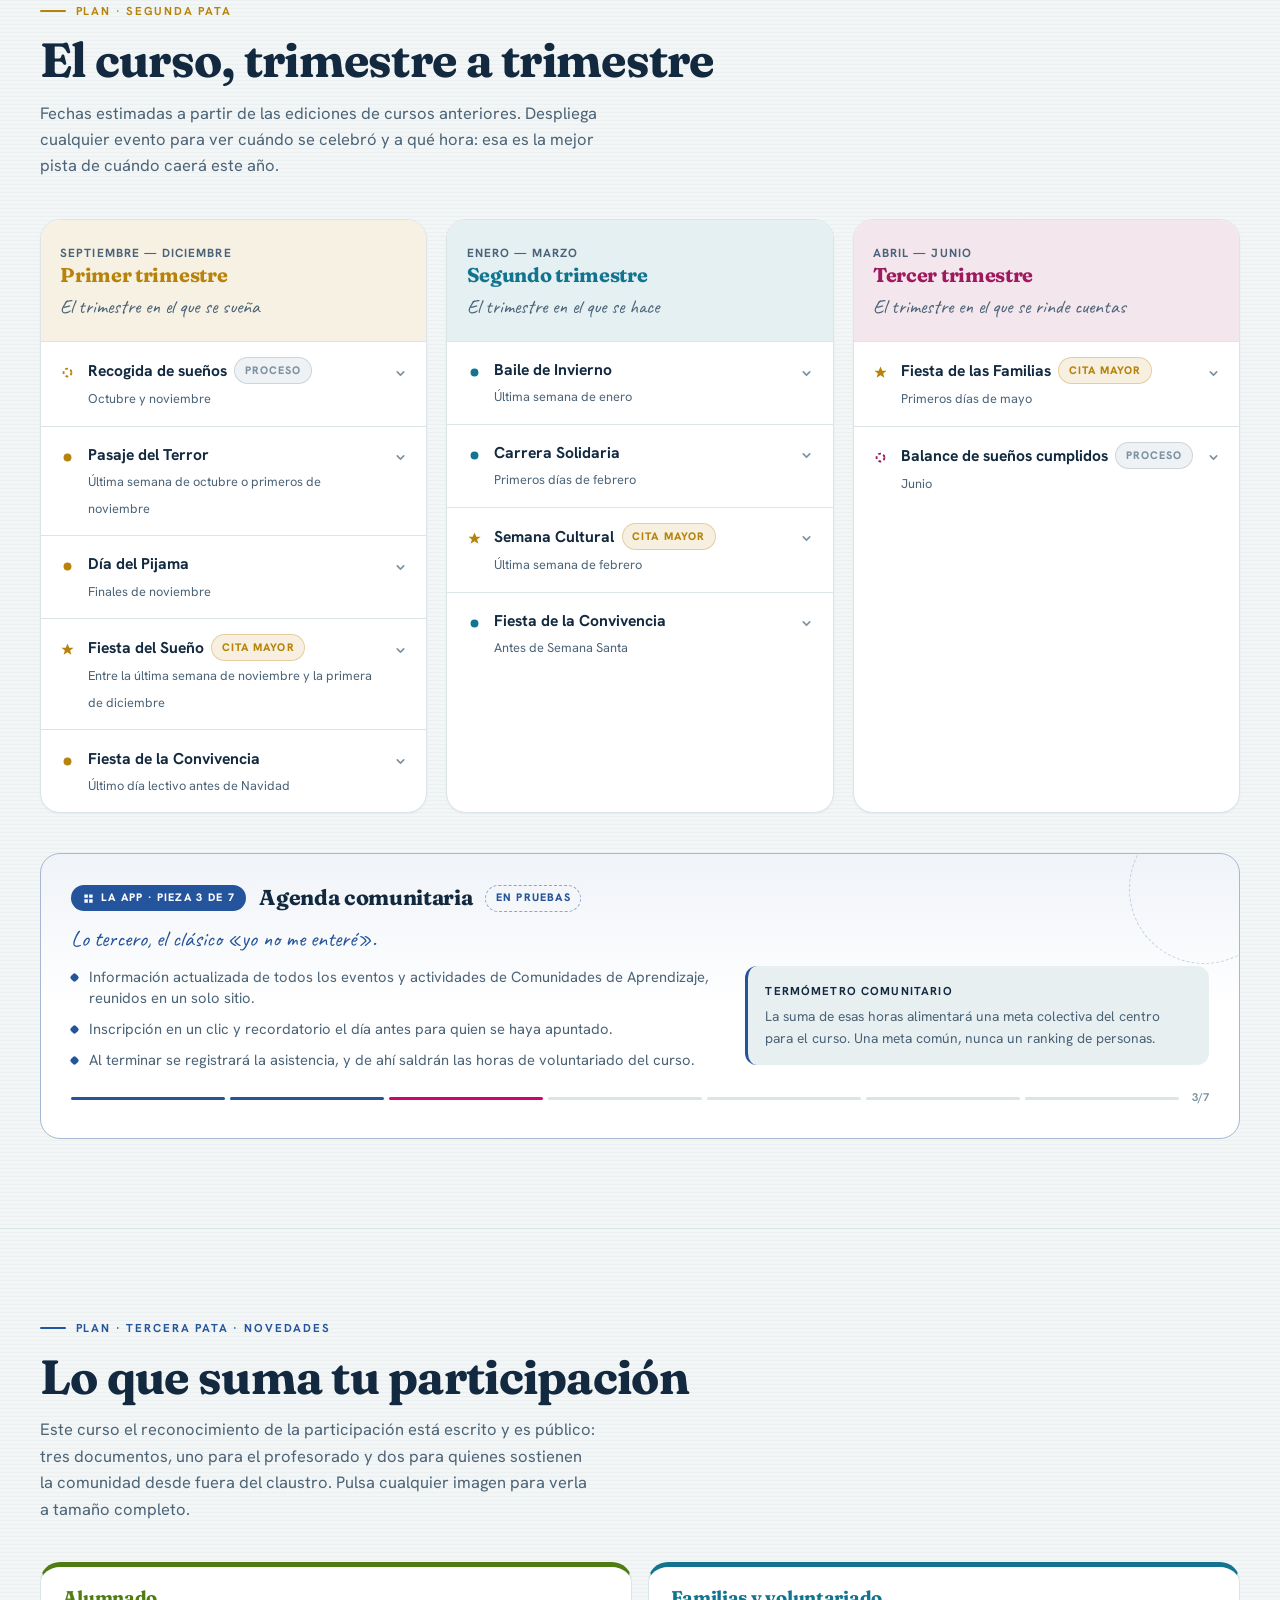
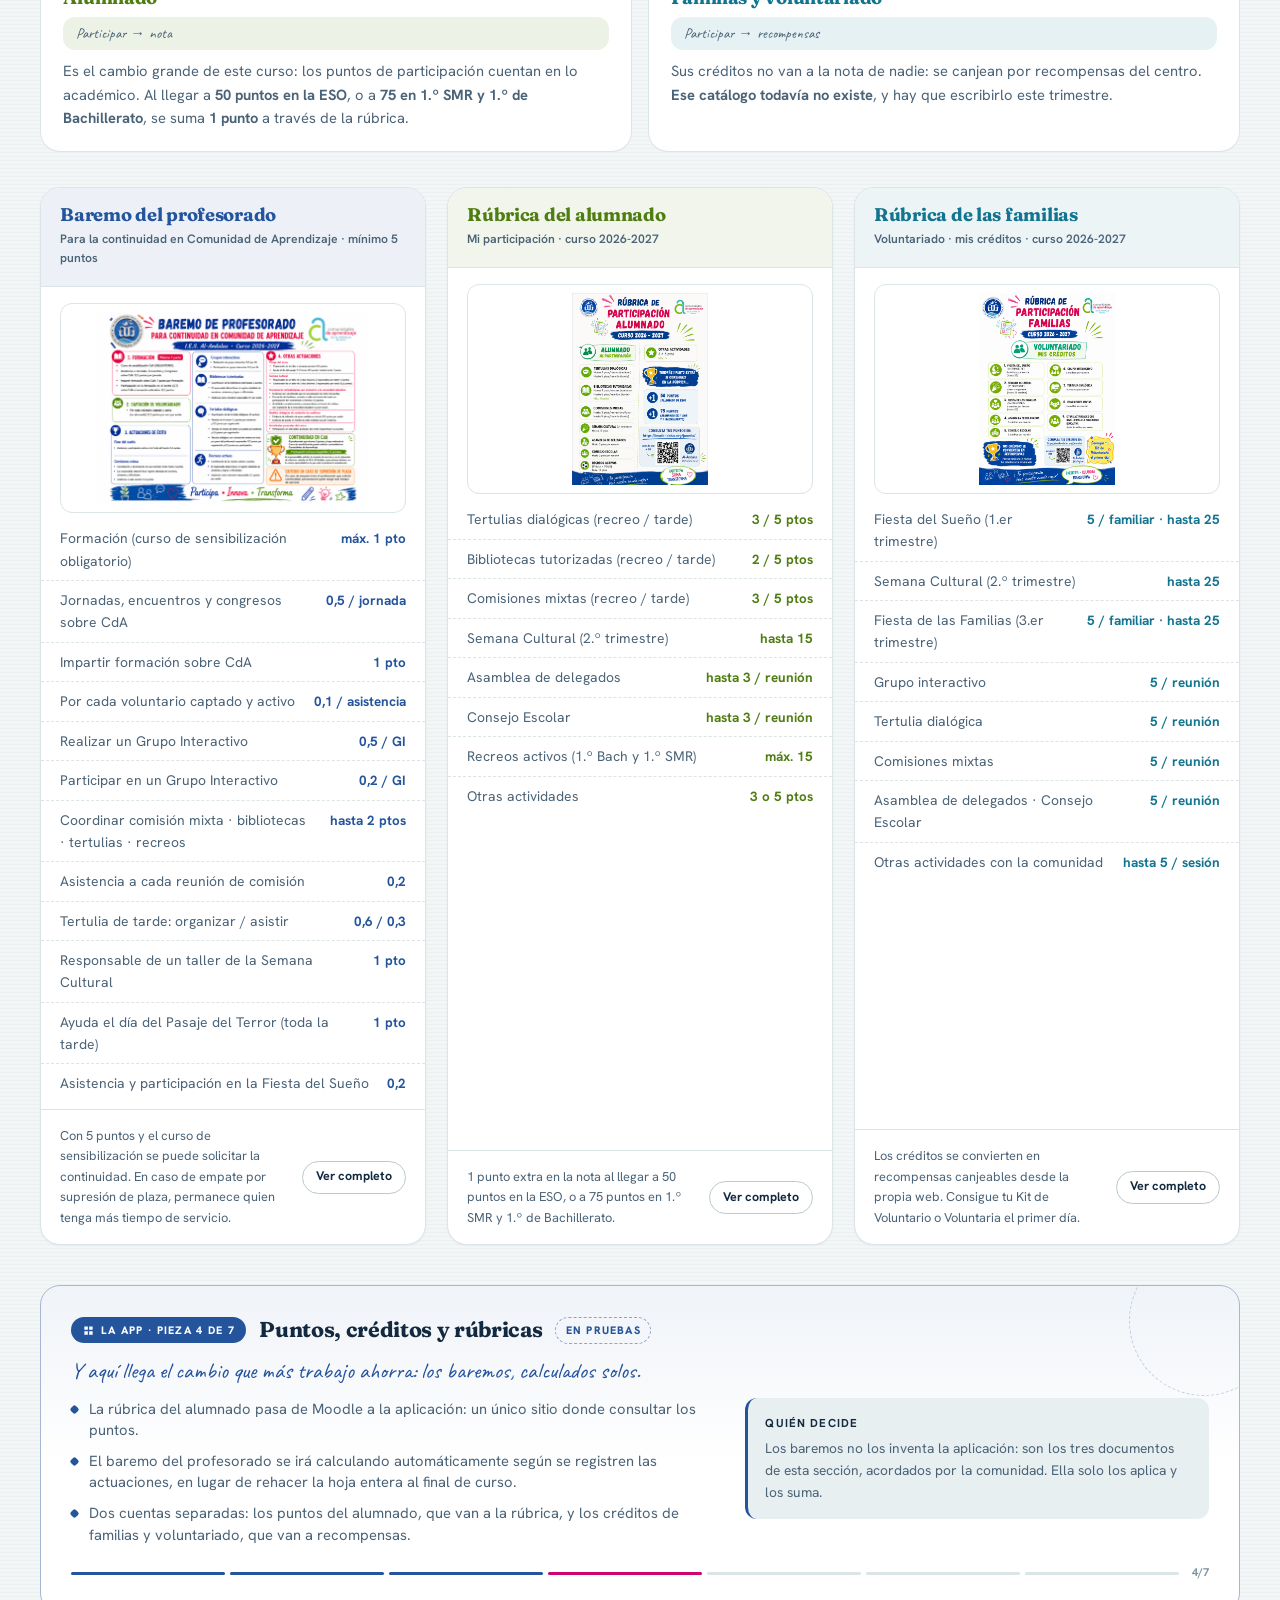
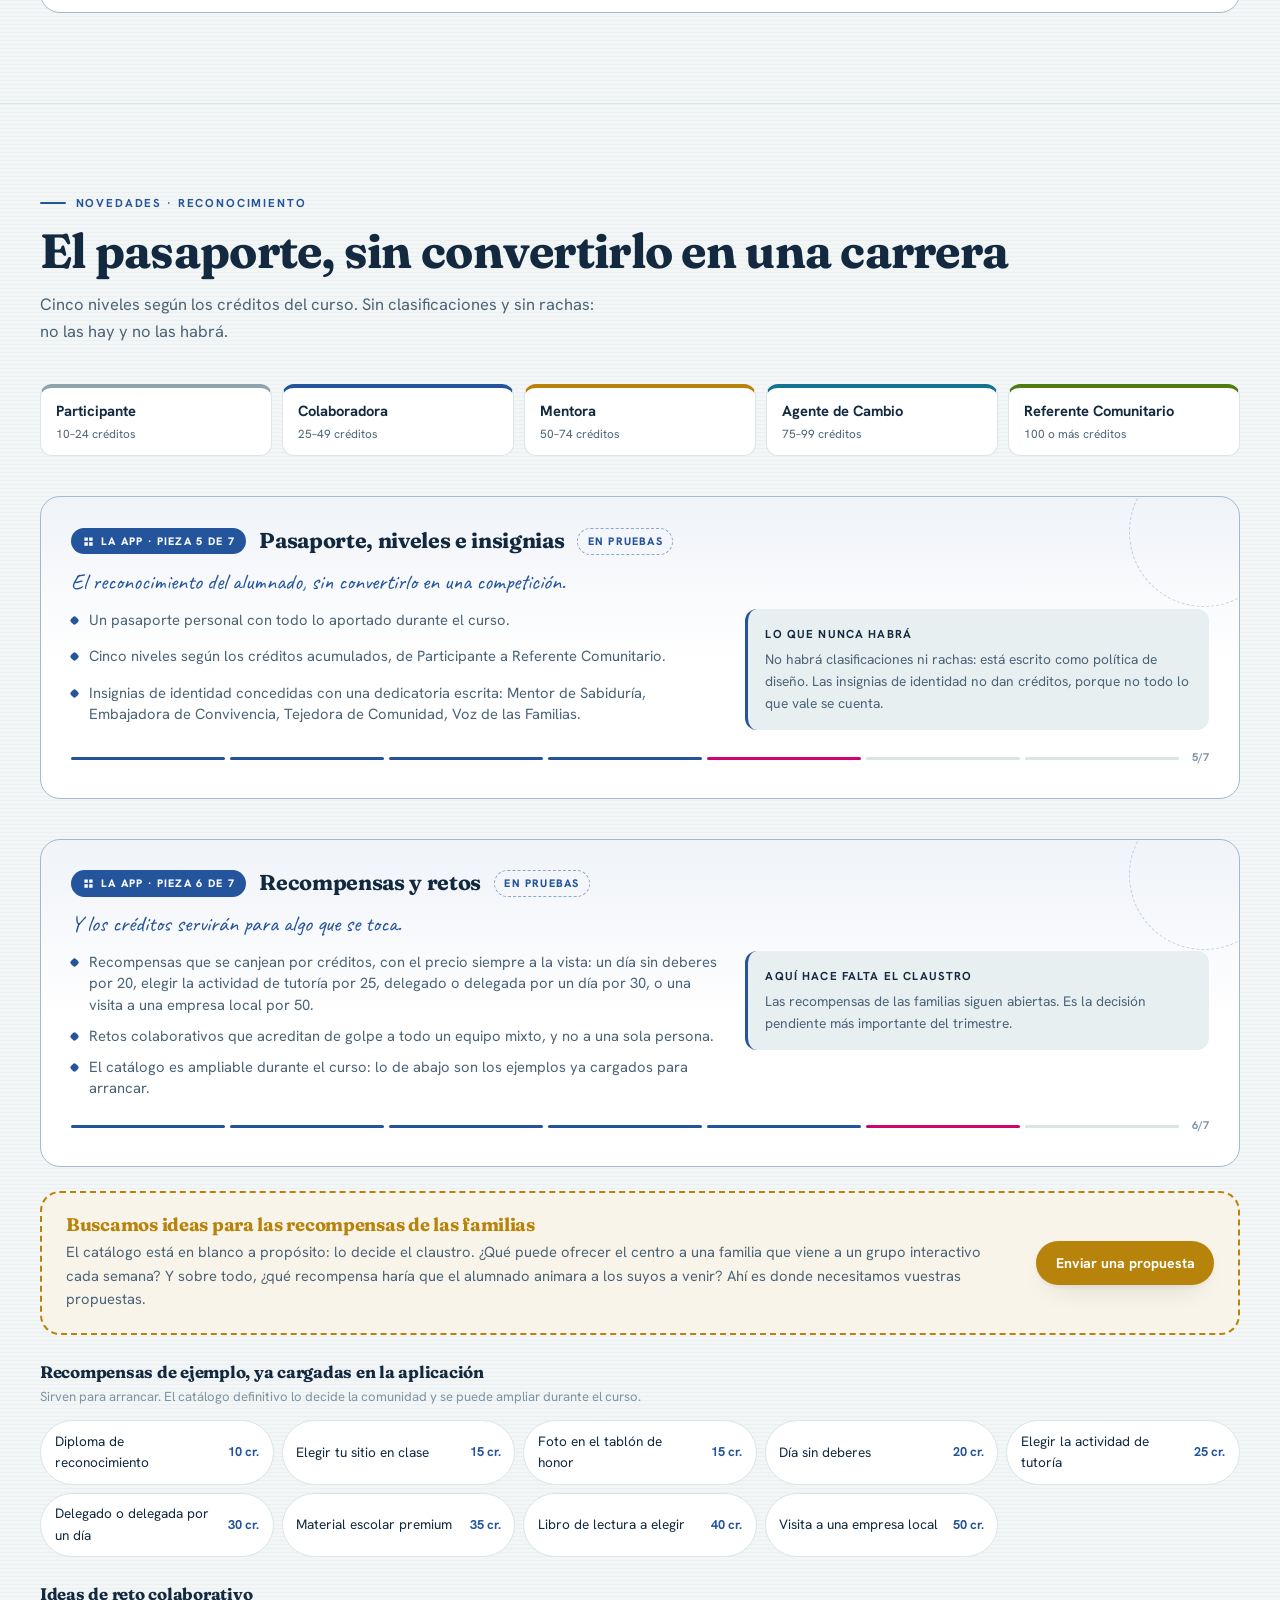
==== commit 89ced9e5: "Tertulias interculturales y profesorado enlace casi completo Las tertulias pasan a llamarse Dialógic" ====
--- a/index.html
+++ b/index.html
@@ -11,7 +11,7 @@
 <link rel="canonical" href="https://jgamort408-web.github.io/cda-alandalus/">
 <meta name="robots" content="index, follow, max-image-preview:large">
 <meta name="author" content="Comunidad de Aprendizaje · IES Al-Ándalus">
-<meta name="keywords" content="comunidades de aprendizaje, IES Al-Ándalus, Almería, grupos interactivos, tertulias dialógicas, bibliotecas tutorizadas, recreos activos, comisiones mixtas, aprendizaje dialógico, fase del sueño">
+<meta name="keywords" content="comunidades de aprendizaje, IES Al-Ándalus, Almería, grupos interactivos, tertulias dialógicas, tertulias interculturales, bibliotecas tutorizadas, recreos activos, comisiones mixtas, aprendizaje dialógico, fase del sueño">
 <meta name="theme-color" content="#F3F6F6" media="(prefers-color-scheme: light)">
 <meta name="theme-color" content="#0B1822" media="(prefers-color-scheme: dark)">
 
@@ -1300,14 +1300,15 @@
         <span class="eyebrow" style="--acc:var(--coral)">Se busca profesorado</span>
         <h2 style="font-size:clamp(1.5rem,3vw,2.2rem)">Profesorado enlace de cada grupo</h2>
         <p>
-          Hace falta una persona por grupo de 1.º y 2.º de ESO que se encargue de que toda la información
+          Una persona por grupo de 1.º y 2.º de ESO se encarga de que toda la información
           de Comunidades de Aprendizaje llegue de verdad a su alumnado: los sueños, las actividades, las
           fechas y cómo sumar puntos. Sin ese puente, lo que se decide en comisión no baja al aula.
+          <strong id="enlace-pendientes"></strong>
         </p>
       </div>
       <div class="grupos" id="grupos-enlace"></div>
       <p style="font-size:.85rem;color:var(--tinta-2);margin-top:1rem">
-        ¿Te encargas de uno? Escribe a <a id="enlace-correo" href="#coordinacion">coordinación</a>
+        ¿Te encargas tú? Escribe a <a id="enlace-correo" href="#coordinacion">coordinación</a>
         diciendo qué grupo prefieres.
       </p>
 
@@ -1432,7 +1433,7 @@
     <div>
       <span class="eyebrow">Curso 2026-2027</span>
       <h2 id="equipo-tit">Coordinadores y coordinadoras de bloques</h2>
-      <p id="equipo-sub">Doce bloques y las personas que los sostienen.</p>
+      <p id="equipo-sub">Catorce bloques y las personas que los sostienen.</p>
     </div>
     <div style="display:flex;gap:.5rem;flex-wrap:wrap">
       <button class="btn btn--linea btn--mini" id="btn-nombres" aria-pressed="false">Ver los nombres en texto</button>
@@ -1537,18 +1538,18 @@
       resumen:"El aula se divide en grupos pequeños y heterogéneos. En cada uno hay una persona voluntaria que no explica: dinamiza para que el alumnado se ayude entre sí. Cada 10 o 15 minutos, los grupos rotan de actividad.",
       claves:["heterogéneo","voluntariado","10-15 minutos","rotación","solidaridad","inclusión"],
       presenta:["Cuatro o cinco grupos por aula, cada uno con una actividad distinta y una persona adulta que dinamiza.","El voluntariado no corrige ni explica: pregunta, reparte turnos y cuida que todo el mundo participe.","En una sola hora, cada alumno pasa por cuatro actividades y cuatro dinamizaciones diferentes."] },
-    { id:"td", resp:["Mar B.","José Miguel M."], nombre:"Tertulias Dialógicas y Pedagógicas", color:"frambuesa", tipo:"exito",
-      resumen:"Se lee un clásico universal y cada persona trae subrayado el párrafo que le ha removido. Nadie interpreta por encima de nadie: manda el argumento, no la autoridad de quien habla.",
-      claves:["clásicos universales","turno de palabra","moderación","argumento","escucha","igualdad"],
-      presenta:["Se acuerda entre todos hasta dónde se lee, y cada participante elige un fragmento y lo justifica.","Una persona modera, da los turnos y prioriza a quien menos ha intervenido.","El principio fundamental es el de diálogo igualitario."] },
+    { id:"td", resp:["Mar B.","José Miguel M.","Adolfina M."], nombre:"Tertulias Dialógicas, Pedagógicas e Interculturales", color:"frambuesa", tipo:"exito",
+      resumen:"Se lee un texto compartido y cada persona trae subrayado el párrafo que le ha removido. Nadie interpreta por encima de nadie: manda el argumento, no la autoridad de quien habla. Junto a los clásicos universales están las tertulias interculturales, que se hacen en varios idiomas.",
+      claves:["clásicos universales","varios idiomas","tradición oral","turno de palabra","argumento","igualdad"],
+      presenta:["Se acuerda entre todos hasta dónde se lee, y cada participante elige un fragmento y lo justifica.","Una persona modera, da los turnos y prioriza a quien menos ha intervenido.","Las interculturales se hacen en varios idiomas, y no siempre sobre clásicos universales.","También se leen textos de tradición oral, o escritos por los propios participantes a partir de ellos.","De los clásicos universales hay adaptaciones, pero solo en castellano.","El principio fundamental es el de diálogo igualitario."] },
     { id:"bt", resp:["Antonio G.","José M."], nombre:"Bibliotecas Tutorizadas", color:"salvia", tipo:"exito",
       resumen:"La biblioteca abre en los recreos con acompañamiento del profesorado voluntario. Es tiempo extra de aprendizaje para quien lo necesita, sin sacar a nadie de su grupo y sin bajarle el nivel a nadie.",
       claves:["recreo","acompañamiento","más tiempo","trabajo entre iguales","lectura","refuerzo"],
       presenta:["Ampliar el tiempo de aprendizaje en lugar de recortar el currículum: ese es el criterio.","Profesorado voluntario y alumnado mayor acompañan tareas, lecturas y estudio.","Trabajo entre iguales: quien ya lo ha entendido se lo explica a quien todavía no.","Es el marco donde vamos a poner en marcha el alumnado cotutor."] },
     { id:"ra", resp:["Roberto L.","Paqui E."], nombre:"Recreos Activos", color:"mostaza", tipo:"exito",
-      resumen:"El patio deja de ser tiempo muerto: deporte, juegos de mesa, música y biblioteca durante el recreo, con alumnado que organiza y que media. Menos conflictos y menos gente sola.",
-      claves:["patio","deporte","juegos de mesa","música","mediación","nadie solo"],
-      presenta:["Espacios simultáneos: pistas, mesas de juego, biblioteca abierta y música elegida por el alumnado.","El propio alumnado organiza las ligas y forma el equipo de mediación.","El objetivo es que ningún alumno pase el recreo aislado."] },
+      resumen:"El patio deja de ser tiempo muerto: deporte, juegos de mesa, música, biblioteca y actividades interculturales durante el recreo, con alumnado que organiza y que media. Menos conflictos y menos gente sola.",
+      claves:["patio","deporte","juegos de mesa","música","aula ATAL","mediación","nadie solo"],
+      presenta:["Espacios simultáneos: pistas, mesas de juego, biblioteca abierta y música elegida por el alumnado.","Un recreo a la semana, actividad ligada a la cultura del país que se trabaja en el aula ATAL.","Está abierta a todo el alumnado, no solo al de origen extranjero.","El propio alumnado organiza las ligas y forma el equipo de mediación.","El objetivo es que ningún alumno pase el recreo aislado."] },
     { id:"cm", resp:["Carmen R.","José M.", "Miguel Ángel", "Loli M.","Montse G.","Sergio G.","Alfonso R.","David M."], nombre:"Comisiones Mixtas", color:"coral", tipo:"exito",
       resumen:"Alumnado, familias, profesorado y personal del centro deciden juntos y en igualdad. Cada comisión recoge los sueños de su ámbito, los prioriza y los convierte en acuerdos con responsable y con plazo.",
       claves:["alumnado","familias","profesorado","acuerdos","sueños","una persona, una voz"],
@@ -1713,11 +1714,11 @@
     { cargo:"Secretaría",          color:"salvia",   personas:["Jesús Jorge C."] }
   ],
 
-  /* ---------- los doce bloques y sus responsables ---------- */
+  /* ---------- los catorce bloques y sus responsables ---------- */
   bloques:[
     { nombre:"Grupos Interactivos", color:"turquesa", personas:["Carmen R."] },
     { nombre:"Bibliotecas Tutorizadas", color:"turquesa", personas:["Antonio G.","José M."] },
-    { nombre:"Tertulias Dialógicas y Pedagógicas", color:"frambuesa", personas:["Mar B.","José Miguel M."] },
+    { nombre:"Tertulias Dialógicas, Pedagógicas e Interculturales", color:"frambuesa", personas:["Mar B.","José Miguel M.","Adolfina M."] },
     { nombre:"Recreos Activos", color:"salvia", personas:["Roberto L.","Paqui E."] },
     { nombre:"Juegos de Mesa", color:"mostaza", personas:[], vacantes:1 },
     { nombre:"Comisión de Actividades", color:"mostaza", personas:["Carmen R.","José M.", "Miguel Ángel"], vacantes:0 },
@@ -1866,13 +1867,15 @@
 
   /* ✏️ EDITA AQUÍ — profesorado enlace de cada grupo.
      Escribe el nombre entre las comillas cuando alguien se encargue del grupo. */
+  /* «cubierto» marca el grupo que ya tiene a alguien cuando todavía no publicamos el nombre.
+     Si se pone el nombre en «persona», el grupo cuenta como cubierto sin necesidad de la marca. */
   gruposEnlace:[
-    { grupo:"1.º ESO A", persona:"" },
-    { grupo:"1.º ESO B", persona:"" },
-    { grupo:"1.º ESO C", persona:"" },
-    { grupo:"2.º ESO A", persona:"" },
+    { grupo:"1.º ESO A", persona:"", cubierto:true },
+    { grupo:"1.º ESO B", persona:"", cubierto:true },
+    { grupo:"1.º ESO C", persona:"", cubierto:true },
+    { grupo:"2.º ESO A", persona:"", cubierto:true },
     { grupo:"2.º ESO B", persona:"" },
-    { grupo:"2.º ESO C", persona:"" }
+    { grupo:"2.º ESO C", persona:"", cubierto:true }
   ],
 
   /* ideas de reto colaborativo: acreditan a un equipo mixto entero, no a una persona */
@@ -1908,7 +1911,7 @@
   /* ---------- imagen final a pantalla completa ---------- */
   equipo:{
     titulo:"Coordinadores y coordinadoras de bloques",
-    entradilla:"Doce bloques y las personas que los sostienen. Detrás de cada sueño cumplido hay alguien que se encargó de que pasara.",
+    entradilla:"Catorce bloques y las personas que los sostienen. Detrás de cada sueño cumplido hay alguien que se encargó de que pasara.",
     imagen:"assets/coordinadores-bloques.png",
     pie:"Comunidad de Aprendizaje · IES Al-Ándalus · Almería"
   }
@@ -1921,6 +1924,9 @@
 const $$ = (s,c=document)=>[...c.querySelectorAll(s)];
 const esc = t => String(t).replace(/[&<>"]/g, m => ({'&':'&amp;','<':'&lt;','>':'&gt;','"':'&quot;'}[m]));
 const menos = matchMedia('(prefers-reduced-motion: reduce)').matches;
+/* un grupo está cubierto si tiene nombre o si lleva la marca «cubierto» */
+const enlaceCubierto = g => !!(g.persona || g.cubierto);
+
 /* «María del Mar R.» → MM: las partículas no cuentan como nombre */
 const iniciales = n => n.split(/\s+/).filter(p=>!/^(de|del|la|las|los|y)$/i.test(p)).slice(0,2).map(p=>p[0]).join('').toUpperCase();
 
@@ -1968,7 +1974,7 @@
 pintarCifras('#cifras-plan',[
   {v:totalActivos, k:'sueños en el plan', color:'turquesa'},
   {v:totalPersonas, k:'personas al frente', color:'coral'},
-  {v:totalVacantes + CDA.gruposEnlace.filter(g=>!g.persona).length, k:'plazas libres', color:'mostaza'},
+  {v:totalVacantes + CDA.gruposEnlace.filter(g=>!enlaceCubierto(g)).length, k:'plazas libres', color:'mostaza'},
   {v:CDA.app.modulos.length, k:'piezas nuevas de la app', color:'azul'}
 ]);
 
@@ -2207,10 +2213,17 @@
 
 /* profesorado enlace de cada grupo de 1.º y 2.º de ESO */
 $('#grupos-enlace').innerHTML = CDA.gruposEnlace.map(g=>`
-  <article class="grupo ${g.persona ? 'grupo--cubierto' : 'grupo--libre'}">
+  <article class="grupo ${enlaceCubierto(g) ? 'grupo--cubierto' : 'grupo--libre'}">
     <b>${esc(g.grupo)}</b>
-    <span>${g.persona ? esc(g.persona) : 'Plaza libre'}</span>
+    <span>${enlaceCubierto(g) ? esc(g.persona || 'Cubierto') : 'Plaza libre'}</span>
   </article>`).join('');
+
+/* la frase de arriba se escribe sola a partir de los grupos que falten */
+const enlacesLibres = CDA.gruposEnlace.filter(g=>!enlaceCubierto(g)).map(g=>g.grupo);
+$('#enlace-pendientes').textContent =
+  enlacesLibres.length === 0 ? 'Ya están todos los grupos cubiertos.'
+  : enlacesLibres.length === 1 ? `Solo queda por cubrir ${enlacesLibres[0]}.`
+  : `Quedan por cubrir ${enlacesLibres.slice(0,-1).join(', ')} y ${enlacesLibres.at(-1)}.`;
 
 /* ==========================================================================
    9. TRIMESTRES
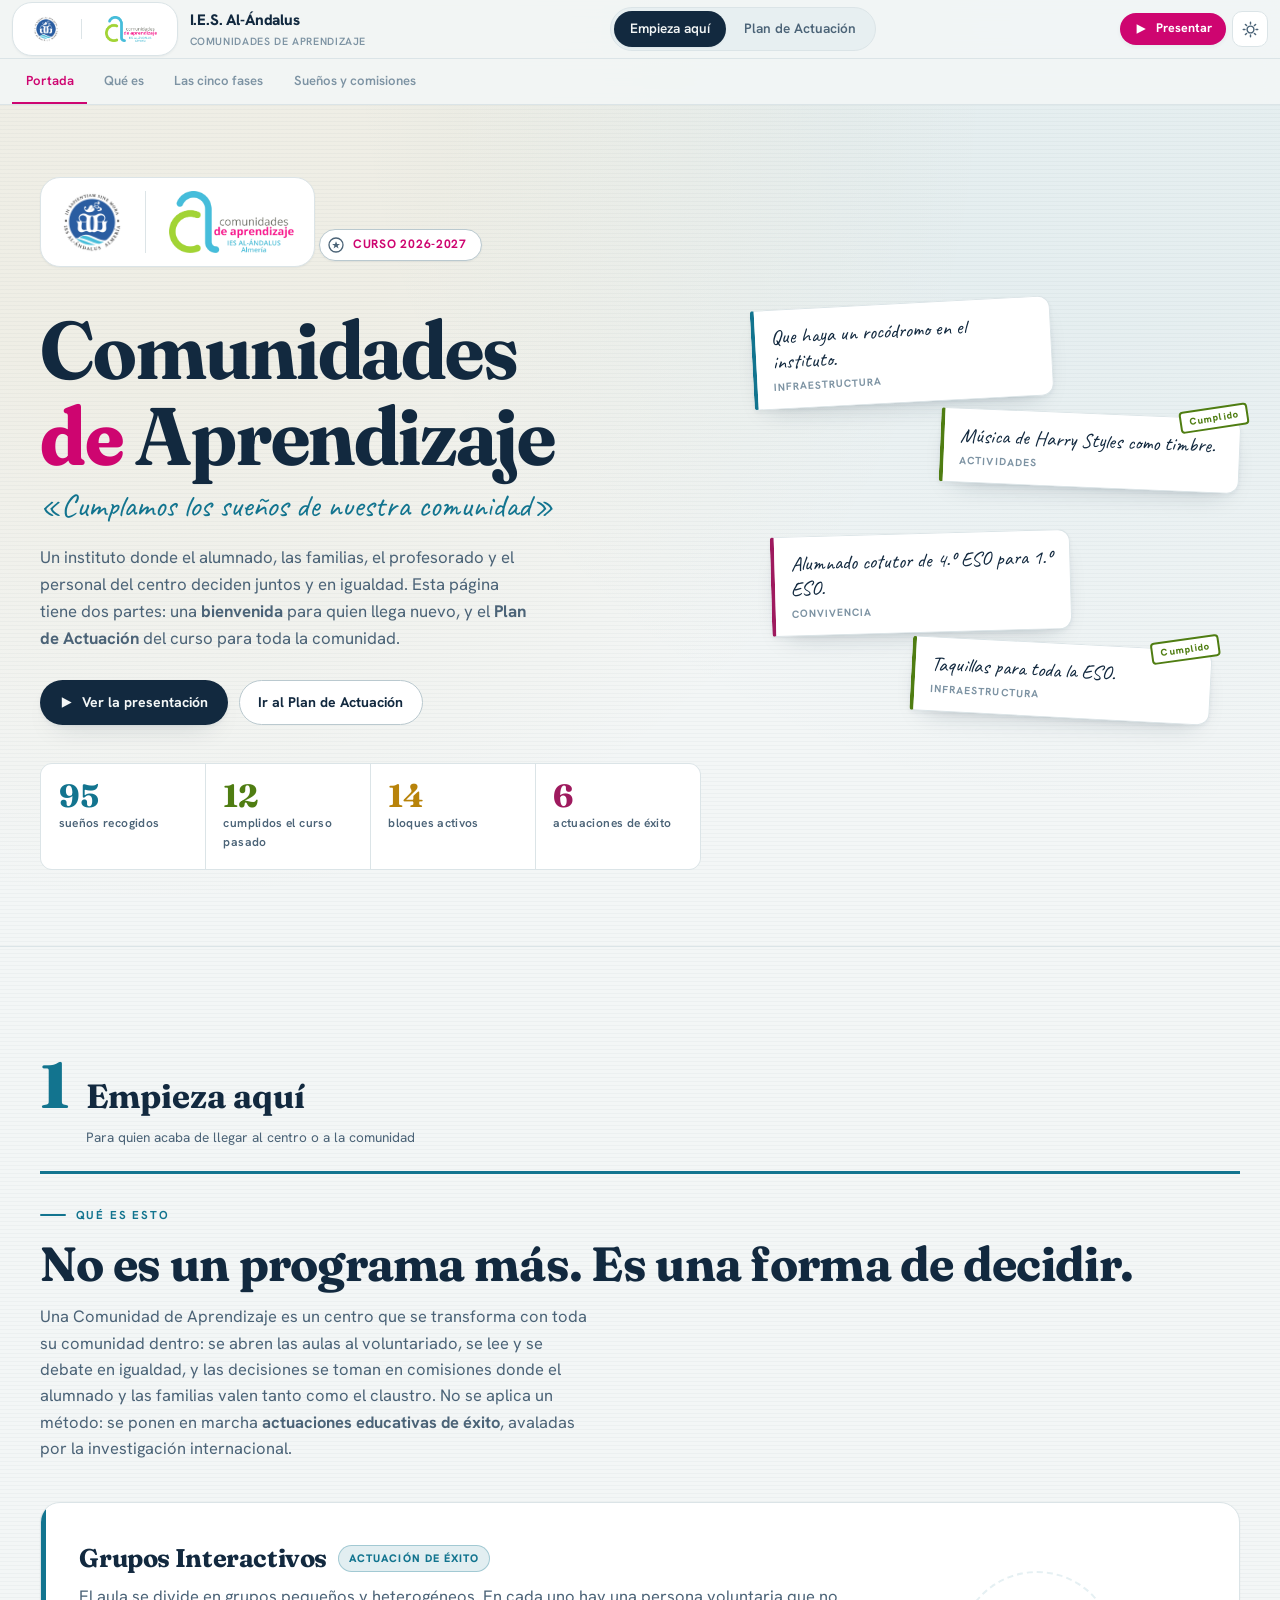
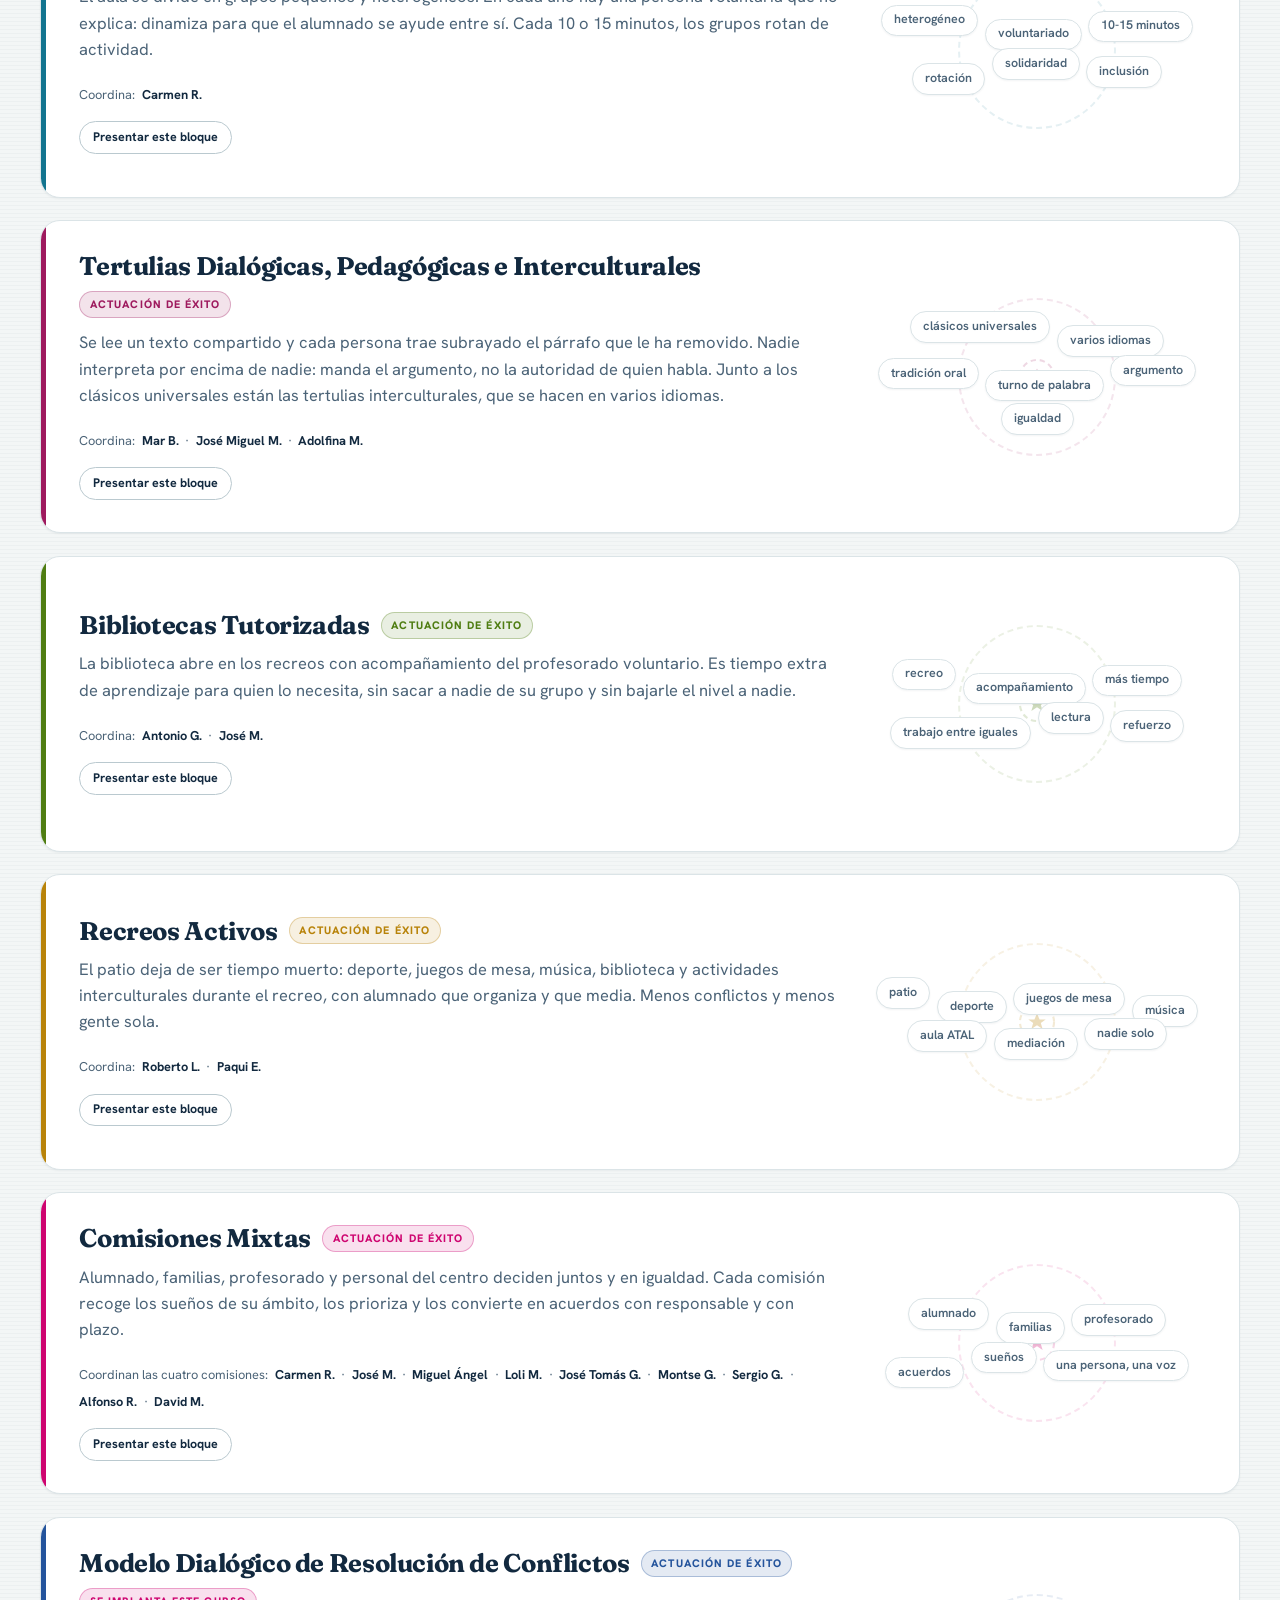
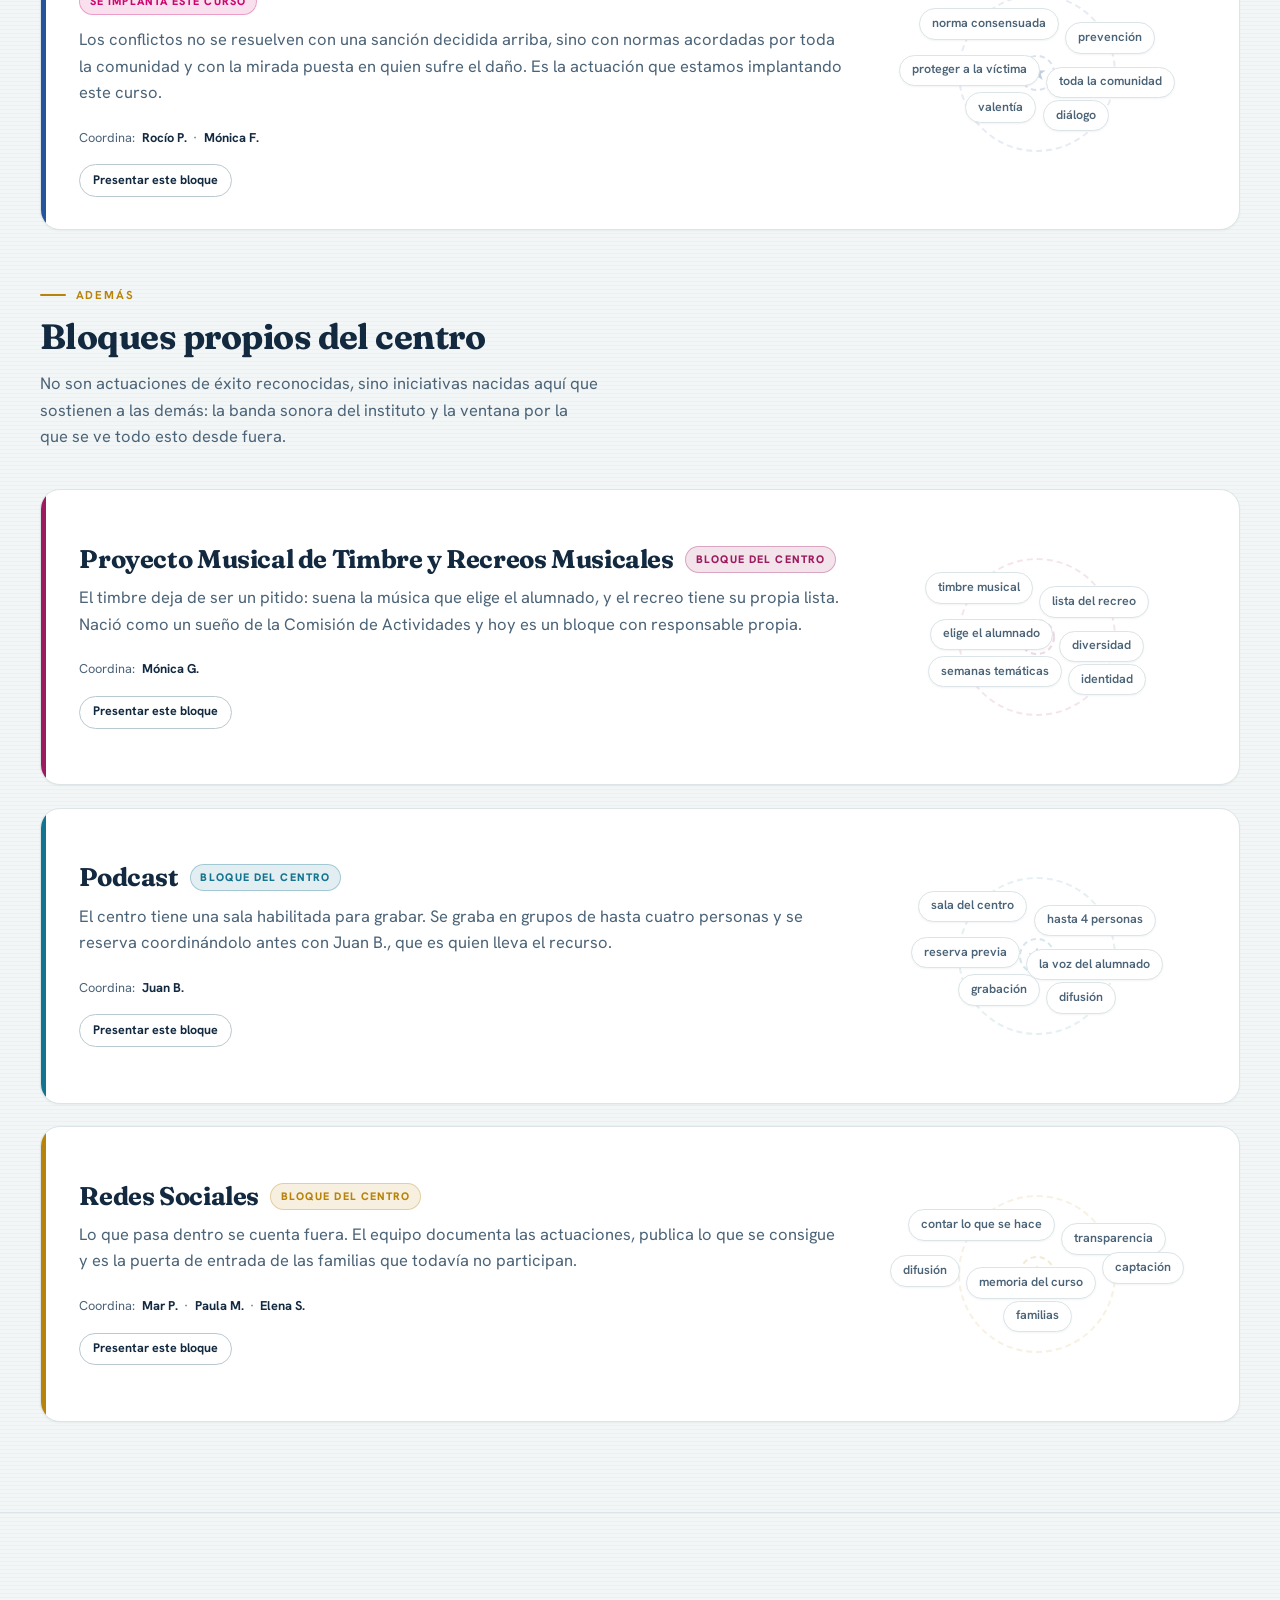
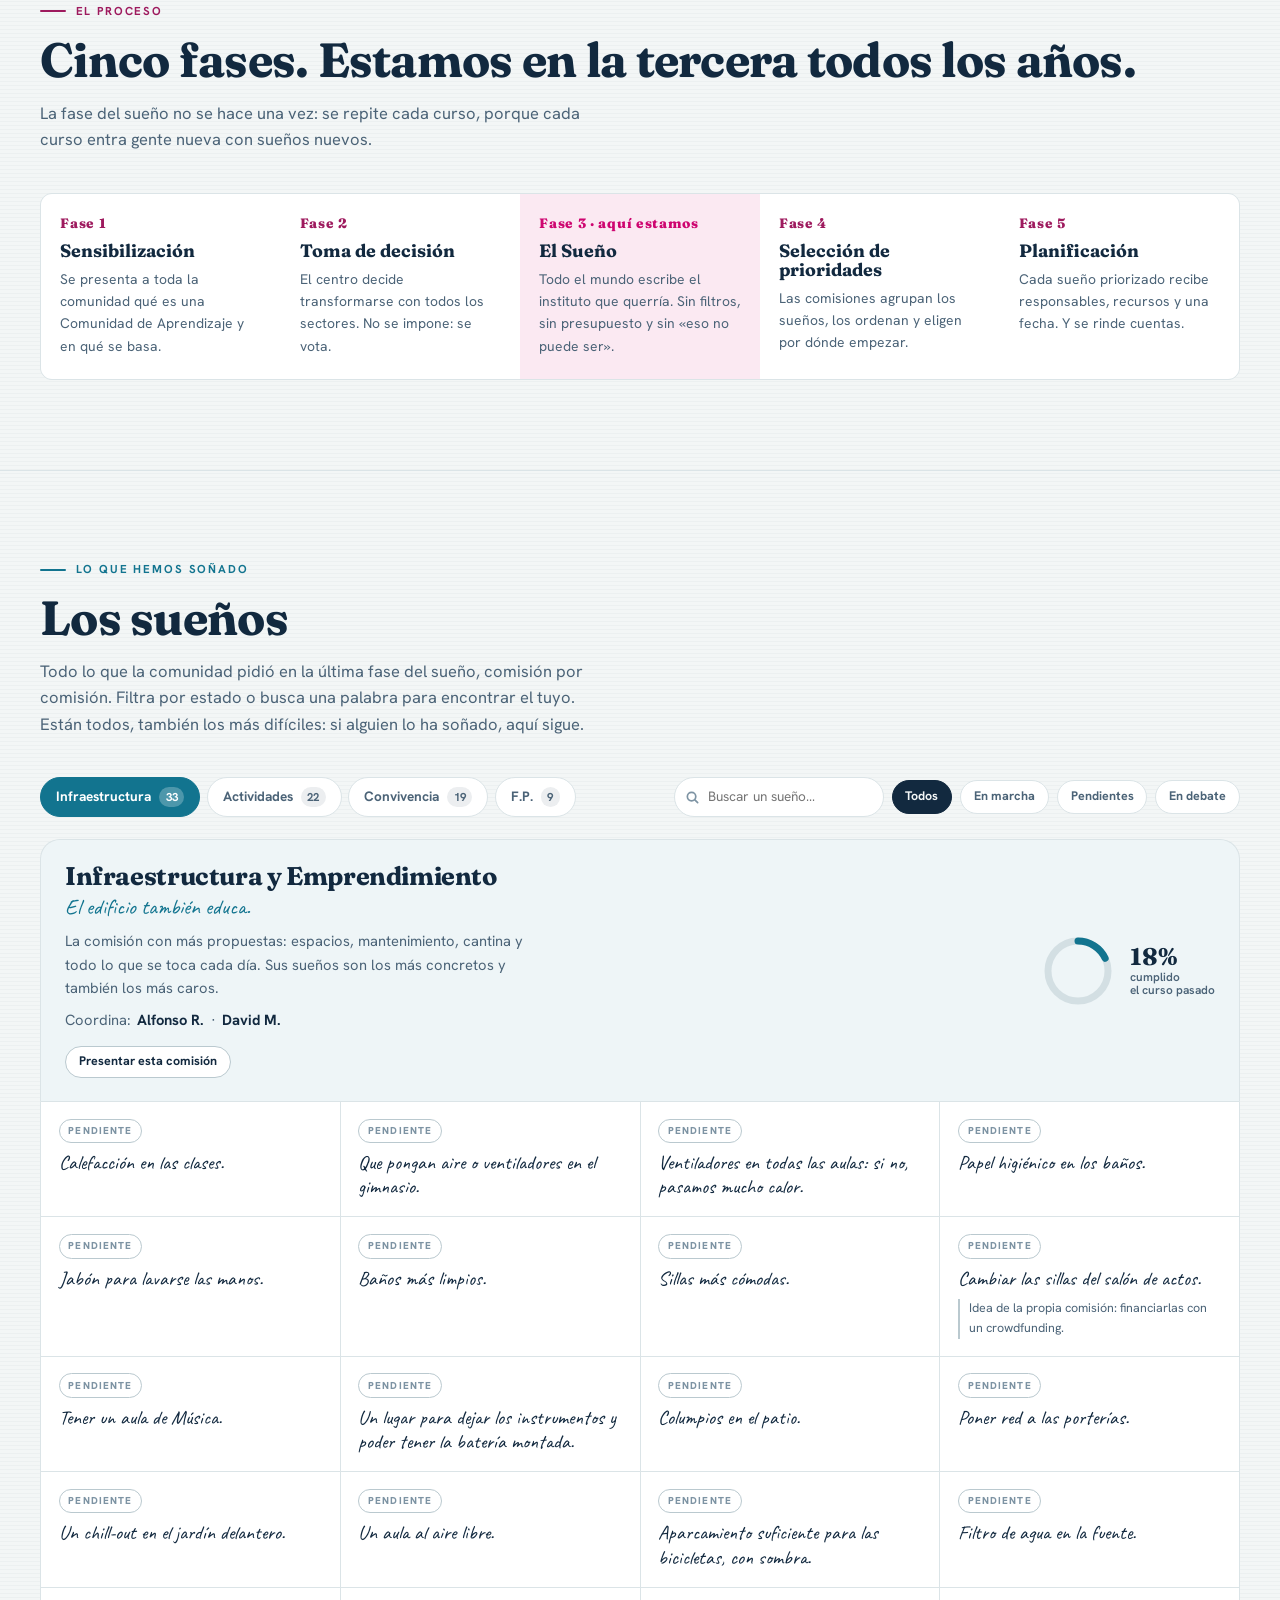
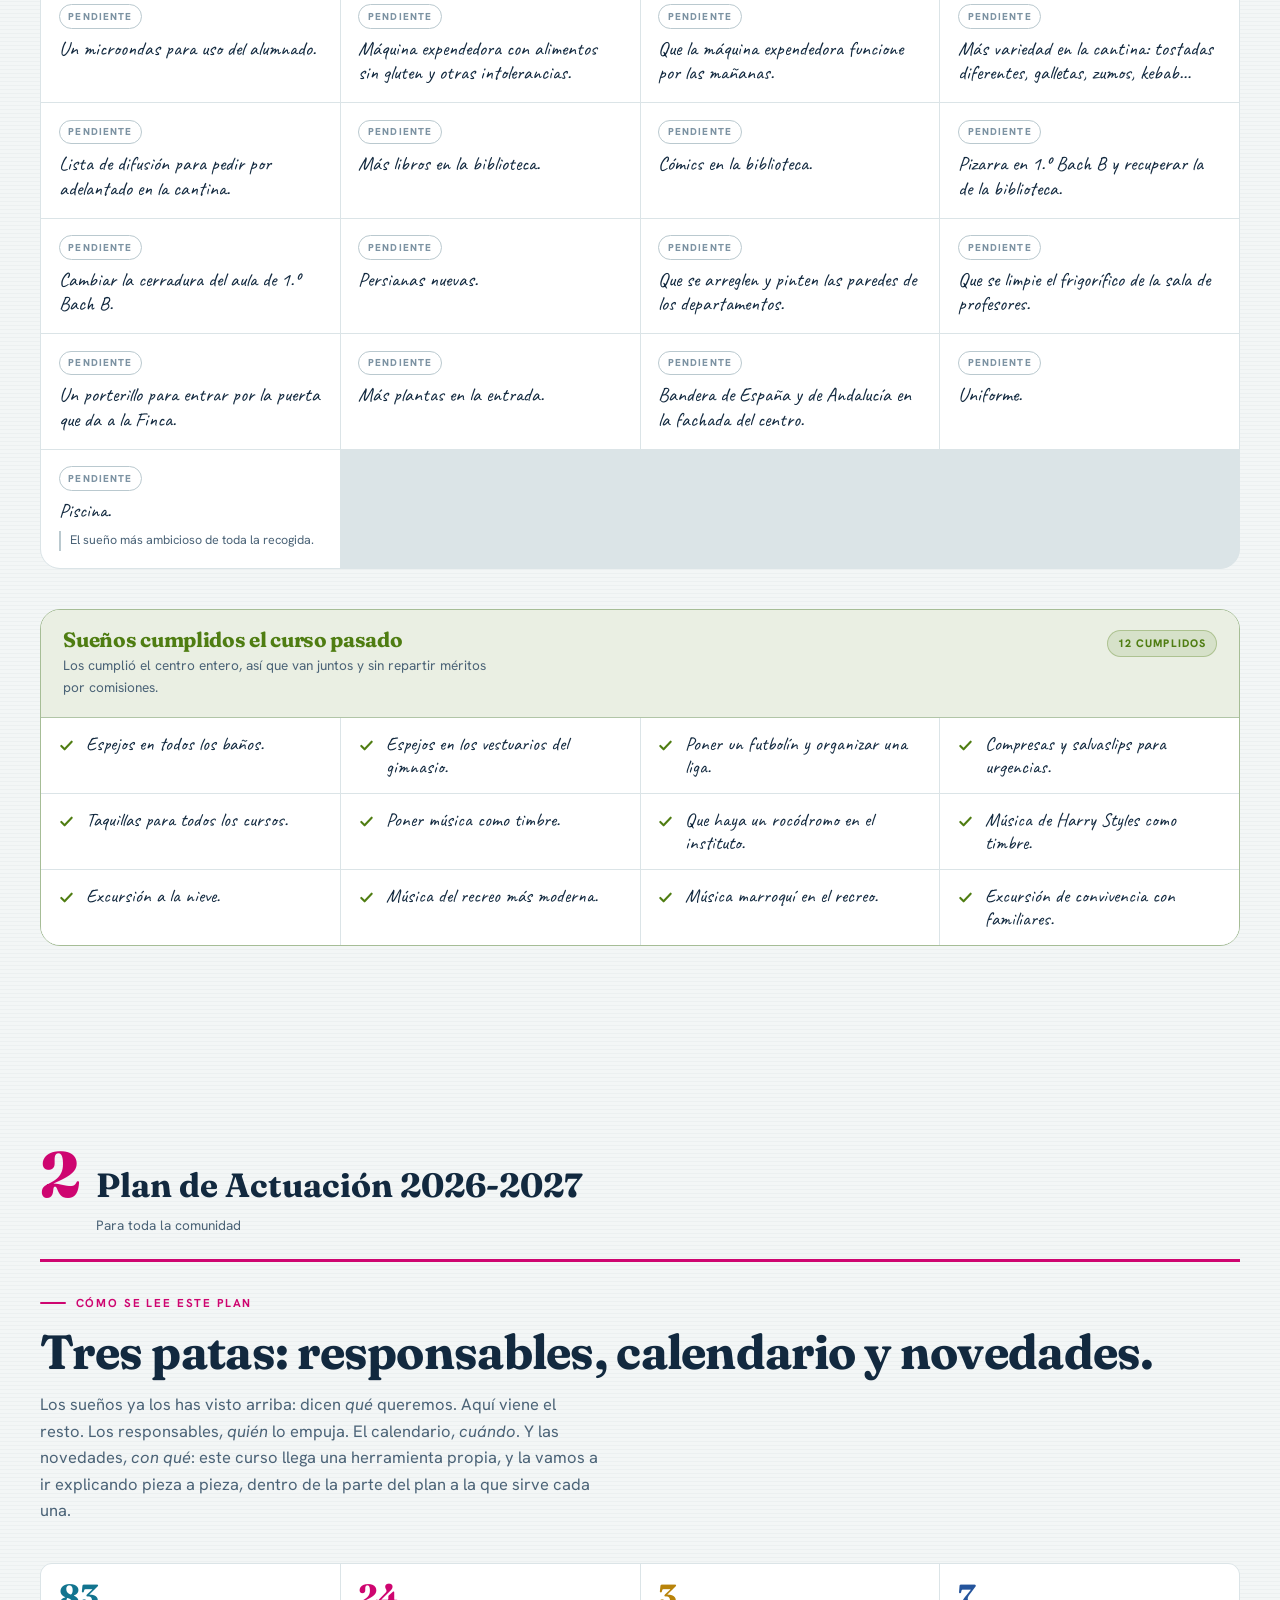
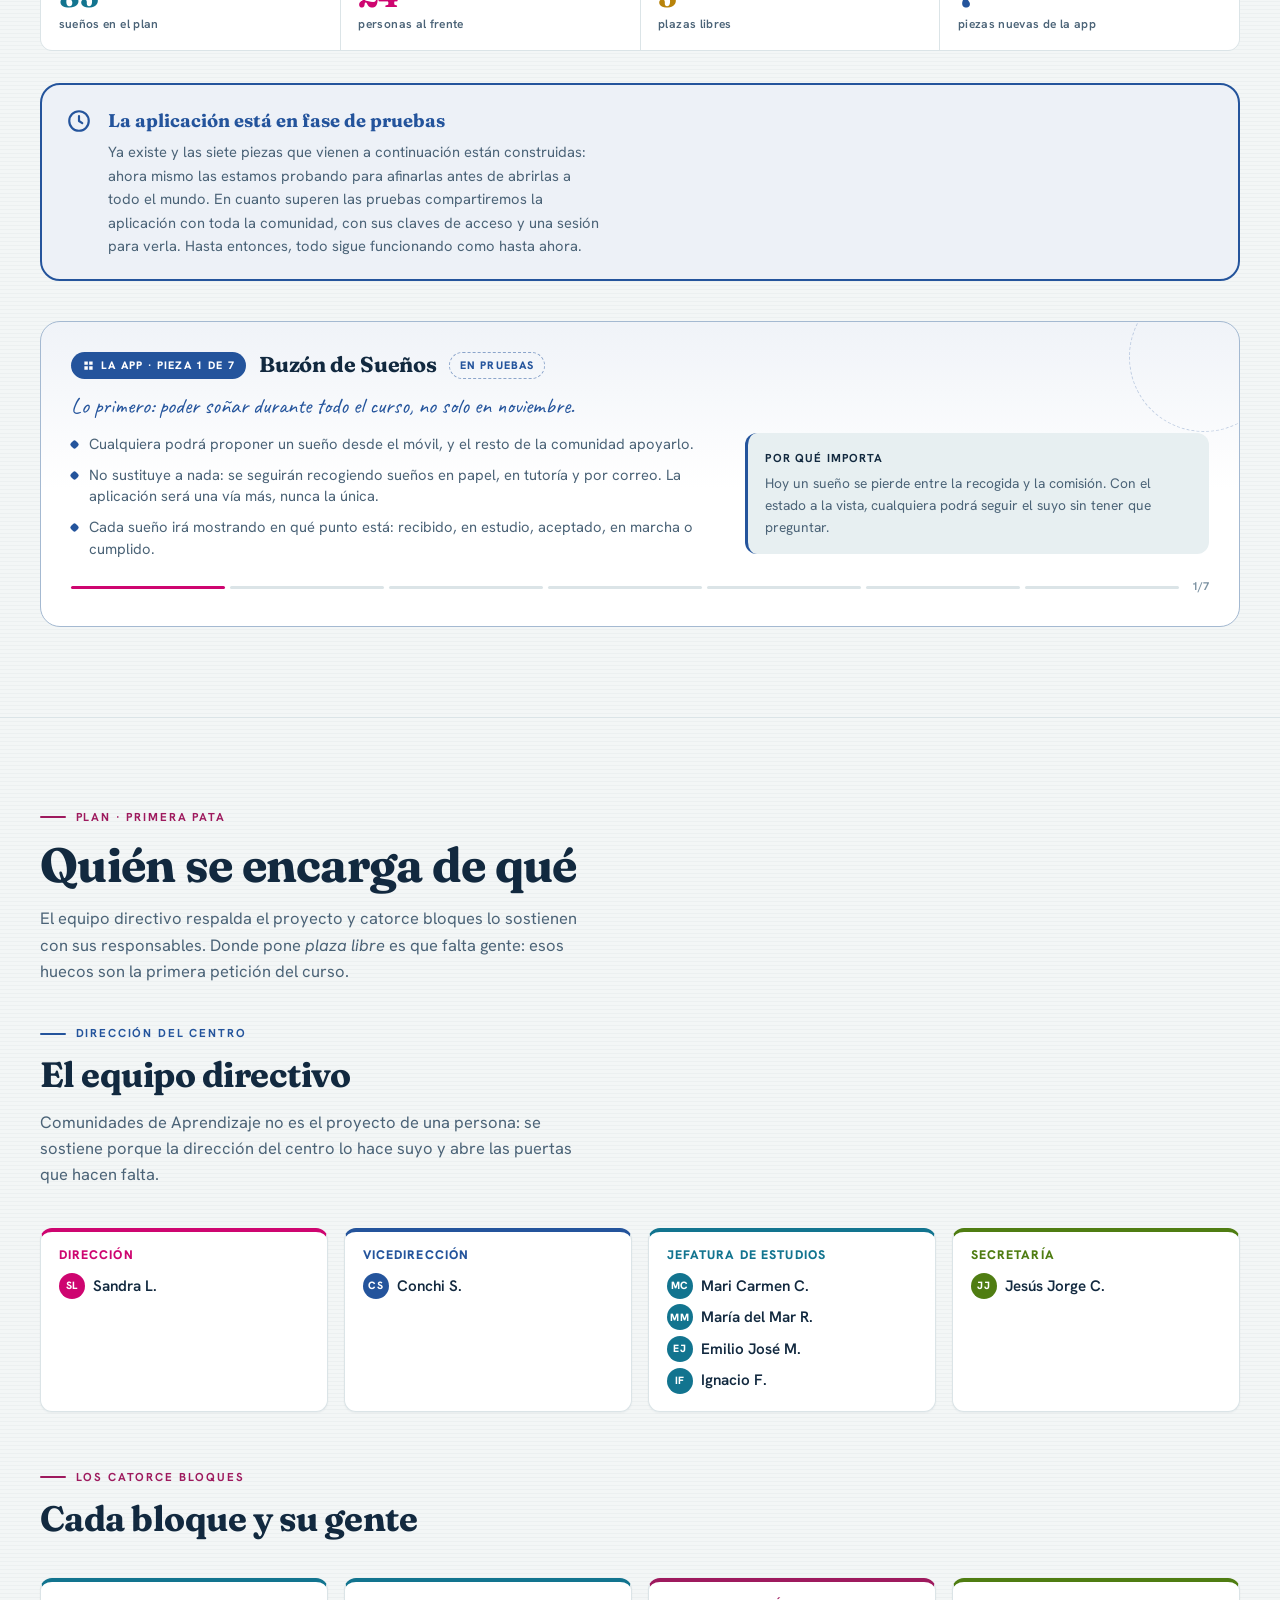
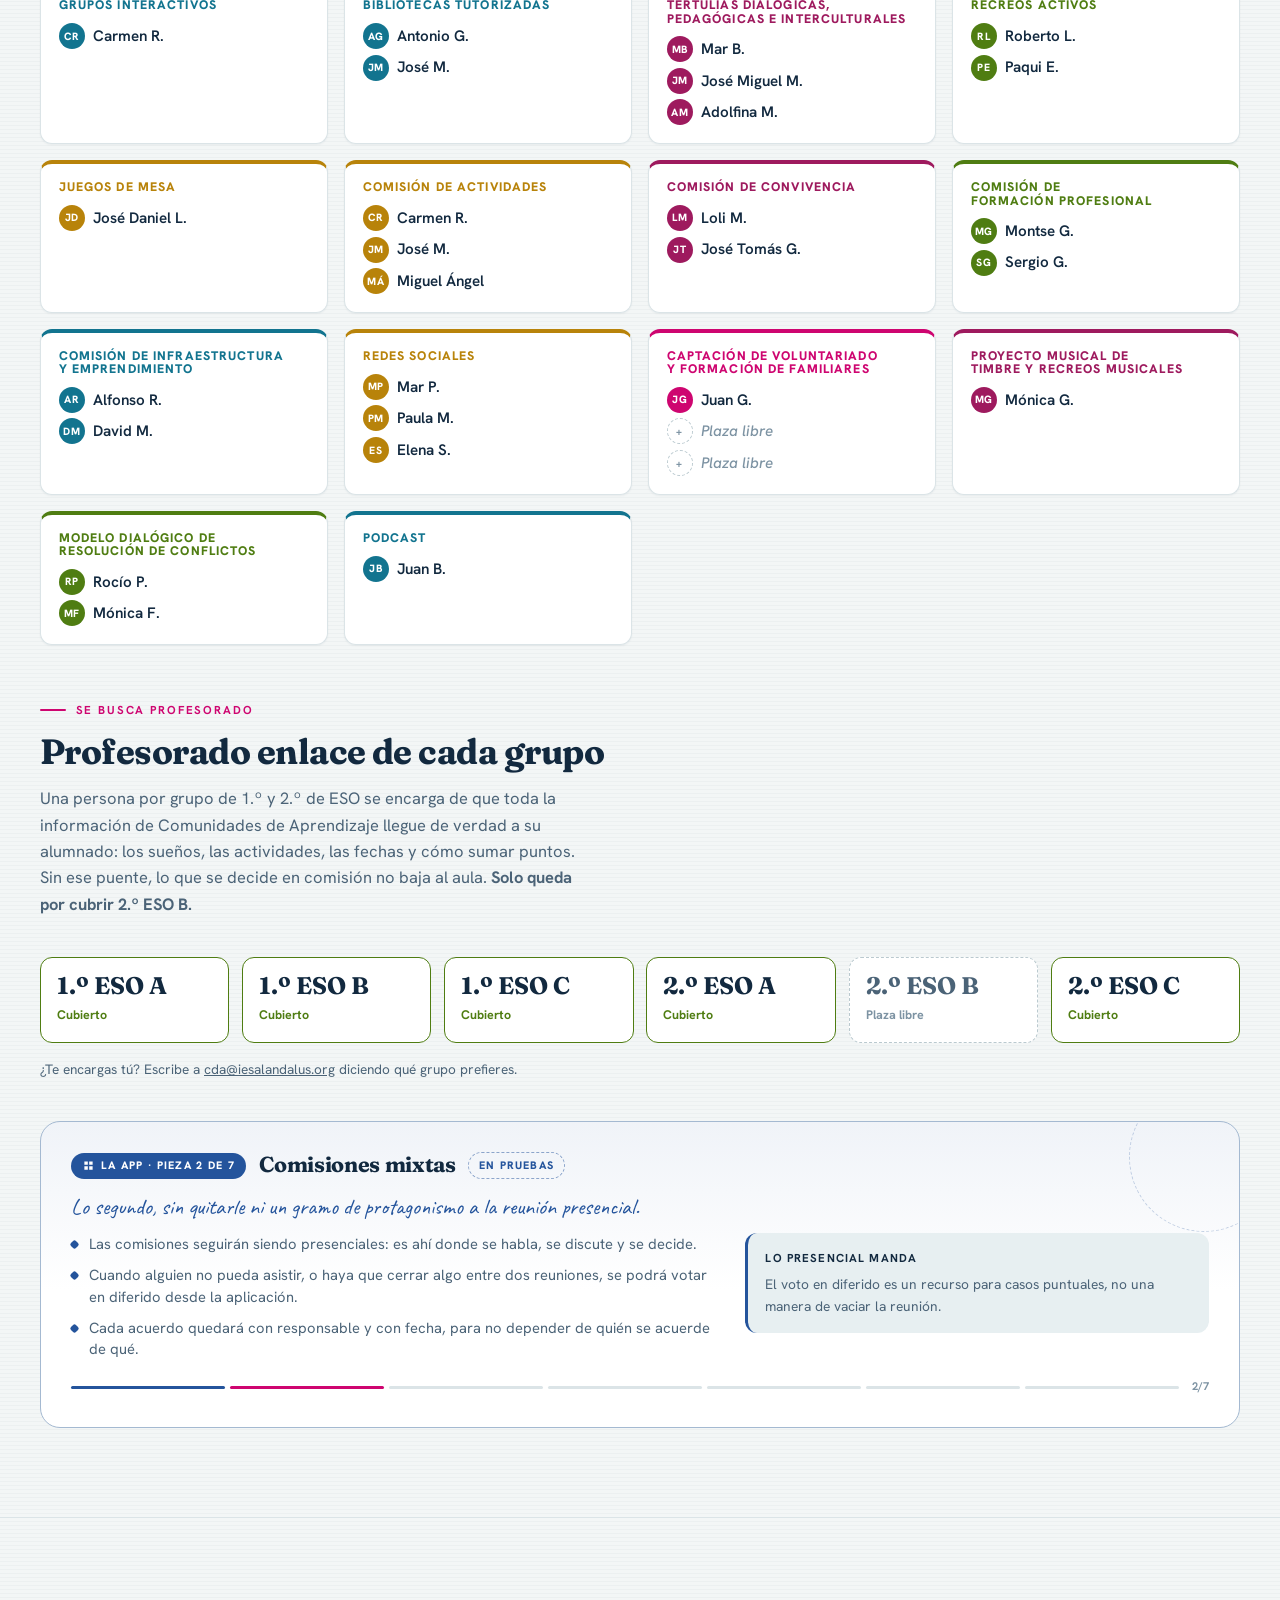
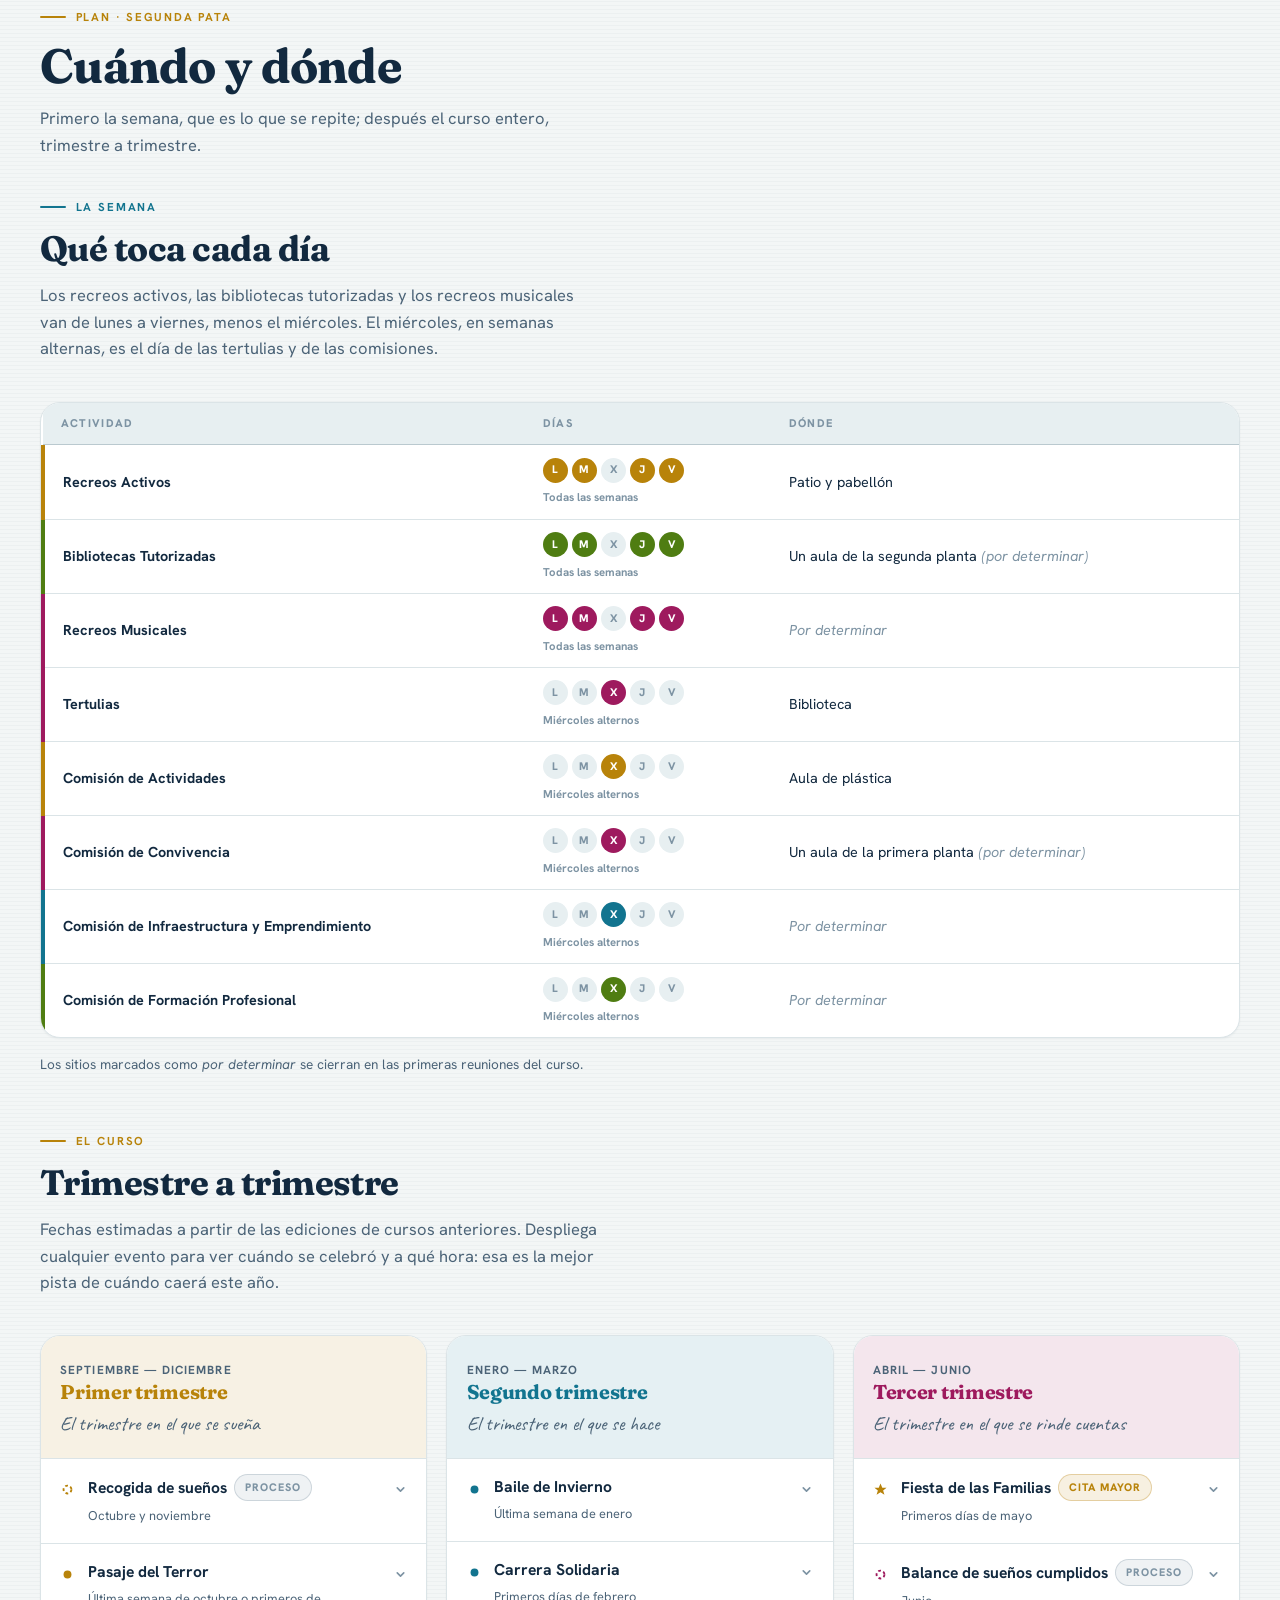
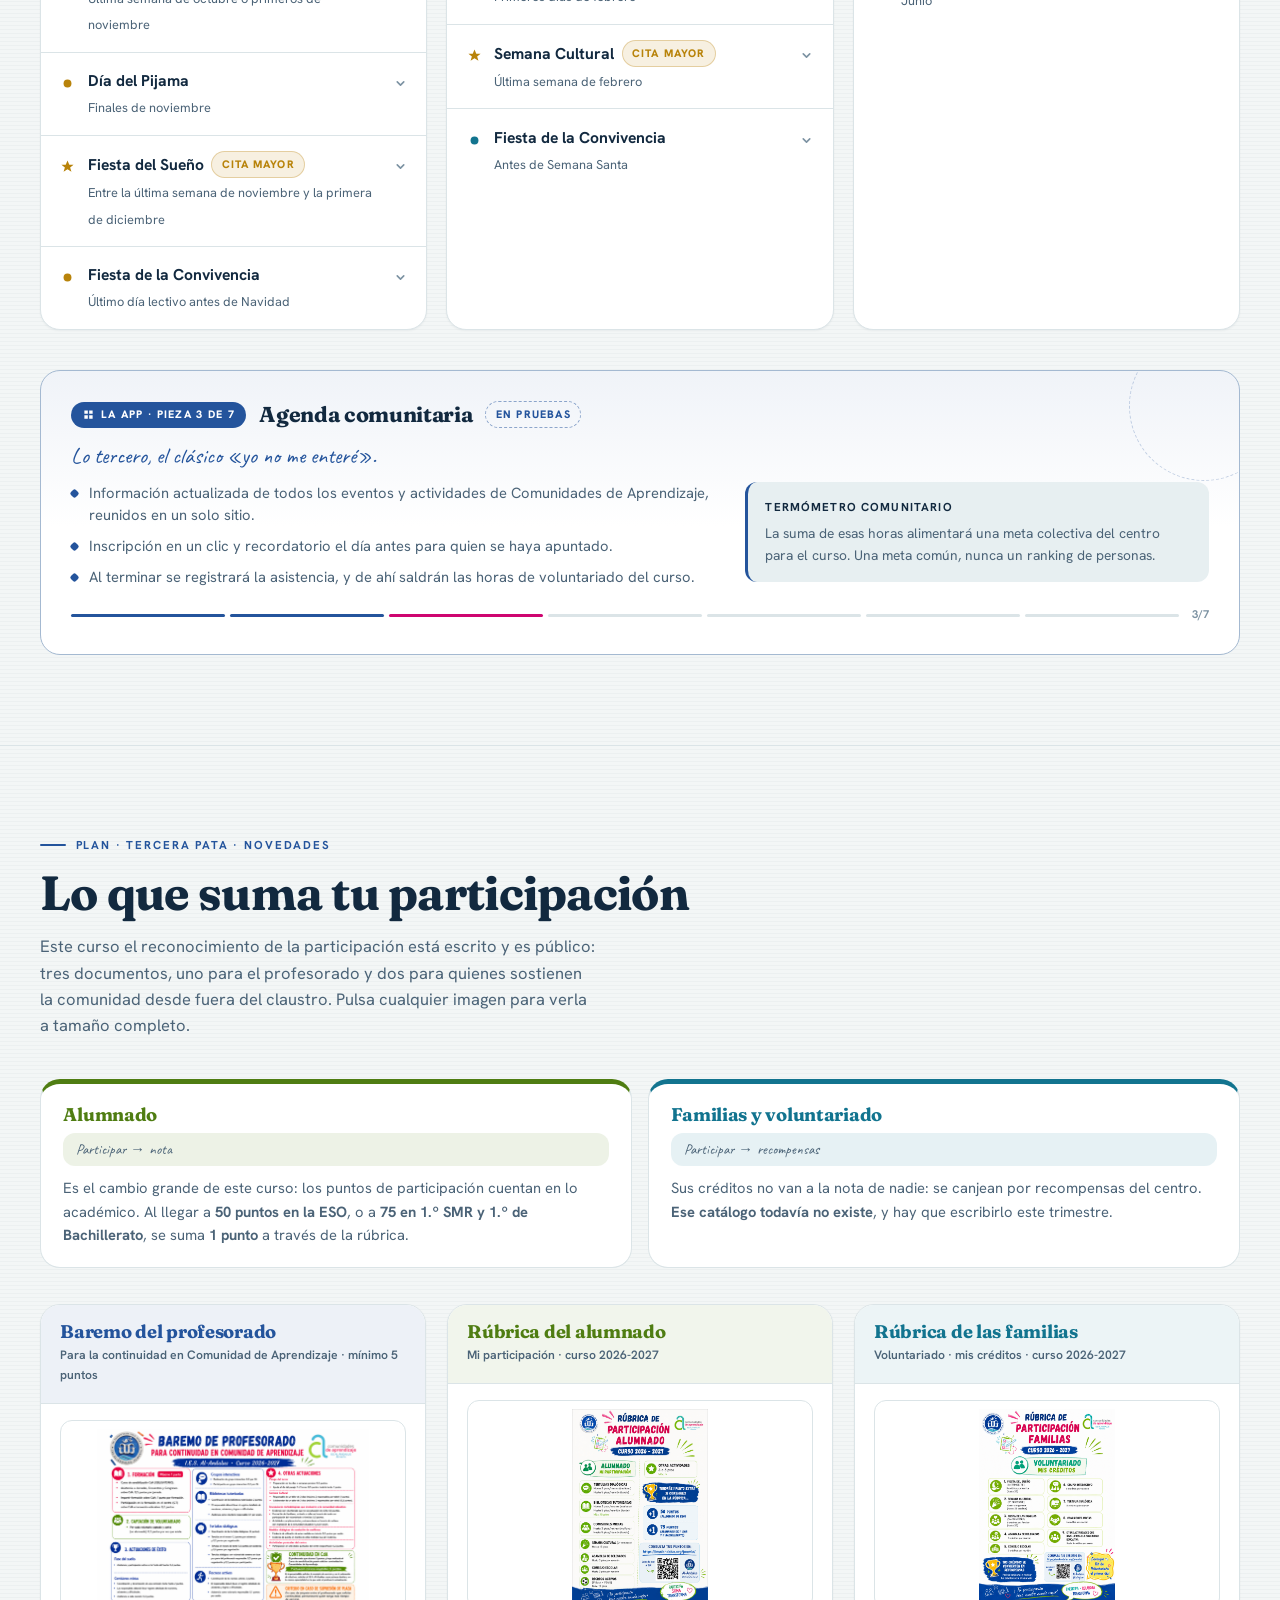
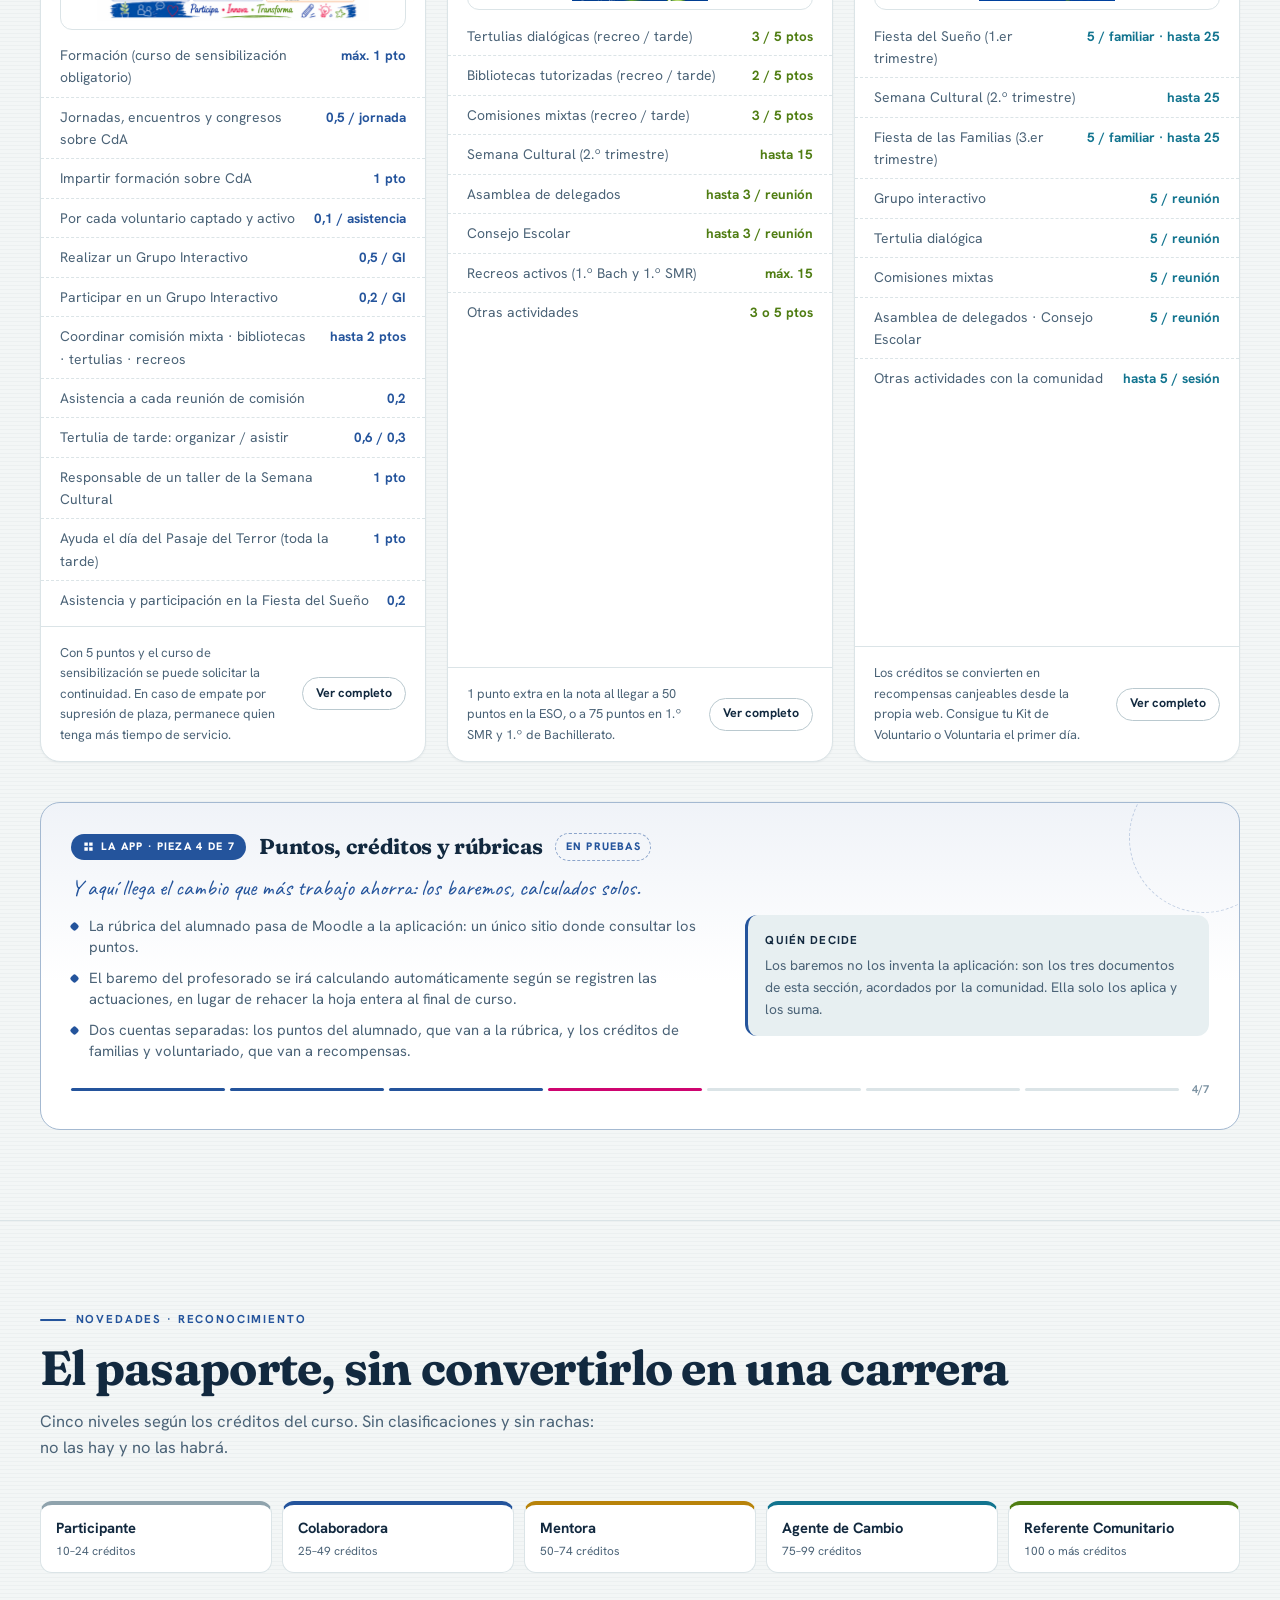
==== commit b00c1698: "Añade la semana: qué toca cada día y dónde se reúne cada cual Tabla nueva al principio del calendari" ====
--- a/index.html
+++ b/index.html
@@ -671,6 +671,31 @@
 .grupo--cubierto span{color:var(--salvia)}
 
 /* ==========================================================================
+   LA SEMANA — qué toca cada día y dónde
+   ========================================================================== */
+.tabla-envoltura{
+  overflow-x:auto;border:1px solid var(--linea);border-radius:var(--r-l);
+  background:var(--papel-2);box-shadow:var(--sombra-1);
+}
+.horario{width:100%;min-width:480px;border-collapse:collapse;font-size:.9rem}
+.horario th,.horario td{padding:.75rem 1.1rem;text-align:left;vertical-align:middle;border-bottom:1px solid var(--linea)}
+.horario thead th{
+  font-family:var(--f-ui);font-size:.7rem;font-weight:800;letter-spacing:.12em;text-transform:uppercase;
+  color:var(--tinta-3);background:var(--papel-3);border-bottom:1px solid var(--linea-fuerte);
+}
+.horario tbody th{font-weight:700;color:var(--tinta);border-left:4px solid var(--acc)}
+.horario tbody tr:last-child th,.horario tbody tr:last-child td{border-bottom:0}
+.horario tbody tr:hover{background:color-mix(in srgb,var(--acc) 4%,var(--papel-2))}
+.horario small{display:block;font-size:.71rem;font-weight:700;color:var(--tinta-3);margin-top:.35rem}
+.horario .pordeterminar{color:var(--tinta-3);font-style:italic}
+.dias{display:inline-flex;gap:.25rem}
+.dias i{
+  width:25px;height:25px;border-radius:50%;display:grid;place-items:center;font-style:normal;
+  font-size:.69rem;font-weight:800;color:var(--tinta-3);background:var(--papel-3);
+}
+.dias i.on{background:var(--acc);color:#fff}
+
+/* ==========================================================================
    TRIMESTRES
    ========================================================================== */
 .trimestres{display:grid;grid-template-columns:repeat(3,minmax(0,1fr));gap:1.2rem}
@@ -1321,7 +1346,36 @@
     <div class="contenedor">
       <div class="seccion__cab">
         <span class="eyebrow">Plan · segunda pata</span>
-        <h2>El curso, trimestre a trimestre</h2>
+        <h2>Cuándo y dónde</h2>
+        <p>
+          Primero la semana, que es lo que se repite; después el curso entero, trimestre a trimestre.
+        </p>
+      </div>
+
+      <div class="seccion__cab" style="margin-top:0">
+        <span class="eyebrow" style="--acc:var(--turquesa)">La semana</span>
+        <h2 style="font-size:clamp(1.5rem,3vw,2.2rem)">Qué toca cada día</h2>
+        <p>
+          Los recreos activos, las bibliotecas tutorizadas y los recreos musicales van de lunes a viernes,
+          menos el miércoles. El miércoles, en semanas alternas, es el día de las tertulias y de las comisiones.
+        </p>
+      </div>
+      <div class="tabla-envoltura">
+        <table class="horario">
+          <caption class="sr">Actividades de la semana, días en que se hacen y lugar de reunión</caption>
+          <thead>
+            <tr><th scope="col">Actividad</th><th scope="col">Días</th><th scope="col">Dónde</th></tr>
+          </thead>
+          <tbody id="horario"></tbody>
+        </table>
+      </div>
+      <p style="font-size:.85rem;color:var(--tinta-2);margin-top:1rem">
+        Los sitios marcados como <em>por determinar</em> se cierran en las primeras reuniones del curso.
+      </p>
+
+      <div class="seccion__cab" style="margin-top:3.5rem">
+        <span class="eyebrow">El curso</span>
+        <h2 style="font-size:clamp(1.5rem,3vw,2.2rem)">Trimestre a trimestre</h2>
         <p>
           Fechas estimadas a partir de las ediciones de cursos anteriores. Despliega cualquier evento
           para ver cuándo se celebró y a qué hora: esa es la mejor pista de cuándo caerá este año.
@@ -1550,7 +1604,7 @@
       resumen:"El patio deja de ser tiempo muerto: deporte, juegos de mesa, música, biblioteca y actividades interculturales durante el recreo, con alumnado que organiza y que media. Menos conflictos y menos gente sola.",
       claves:["patio","deporte","juegos de mesa","música","aula ATAL","mediación","nadie solo"],
       presenta:["Espacios simultáneos: pistas, mesas de juego, biblioteca abierta y música elegida por el alumnado.","Un recreo a la semana, actividad ligada a la cultura del país que se trabaja en el aula ATAL.","Está abierta a todo el alumnado, no solo al de origen extranjero.","El propio alumnado organiza las ligas y forma el equipo de mediación.","El objetivo es que ningún alumno pase el recreo aislado."] },
-    { id:"cm", resp:["Carmen R.","José M.", "Miguel Ángel", "Loli M.","Montse G.","Sergio G.","Alfonso R.","David M."], nombre:"Comisiones Mixtas", color:"coral", tipo:"exito",
+    { id:"cm", resp:["Carmen R.","José M.", "Miguel Ángel", "Loli M.","José Tomás G.","Montse G.","Sergio G.","Alfonso R.","David M."], nombre:"Comisiones Mixtas", color:"coral", tipo:"exito",
       resumen:"Alumnado, familias, profesorado y personal del centro deciden juntos y en igualdad. Cada comisión recoge los sueños de su ámbito, los prioriza y los convierte en acuerdos con responsable y con plazo.",
       claves:["alumnado","familias","profesorado","acuerdos","sueños","una persona, una voz"],
       presenta:["Cuatro comisiones: Infraestructura y Emprendimiento, Actividades, Convivencia y Formación Profesional.","En la mesa todos los sectores valen lo mismo: no decide el cargo, decide el acuerdo.","De la comisión salen los sueños priorizados, quién se encarga y para cuándo."] },
@@ -1663,7 +1717,7 @@
         {t:"Poder elegir más personas en la Semana Cultural.",e:"pendiente"}
       ]},
     { id:"conviv", nombre:"Convivencia", color:"frambuesa",
-      responsables:["Loli M."], vacantes:1,
+      responsables:["Loli M.","José Tomás G."], vacantes:0,
       lema:"Cómo nos tratamos.",
       resumen:"Aquí están los sueños que no se compran: respeto, empatía y un centro seguro. También los que se contradicen entre sí —el móvil, por ejemplo— y que justo por eso hay que hablarlos en comisión.",
       suenos:[
@@ -1720,9 +1774,9 @@
     { nombre:"Bibliotecas Tutorizadas", color:"turquesa", personas:["Antonio G.","José M."] },
     { nombre:"Tertulias Dialógicas, Pedagógicas e Interculturales", color:"frambuesa", personas:["Mar B.","José Miguel M.","Adolfina M."] },
     { nombre:"Recreos Activos", color:"salvia", personas:["Roberto L.","Paqui E."] },
-    { nombre:"Juegos de Mesa", color:"mostaza", personas:[], vacantes:1 },
+    { nombre:"Juegos de Mesa", color:"mostaza", personas:["José Daniel L."], vacantes:0 },
     { nombre:"Comisión de Actividades", color:"mostaza", personas:["Carmen R.","José M.", "Miguel Ángel"], vacantes:0 },
-    { nombre:"Comisión de Convivencia", color:"frambuesa", personas:["Loli M."], vacantes:1 },
+    { nombre:"Comisión de Convivencia", color:"frambuesa", personas:["Loli M.","José Tomás G."], vacantes:0 },
     { nombre:"Comisión de Formación Profesional", color:"salvia", personas:["Montse G.","Sergio G."] },
     { nombre:"Comisión de Infraestructura y Emprendimiento", color:"turquesa", personas:["Alfonso R.","David M."] },
     { nombre:"Redes Sociales", color:"mostaza", personas:["Mar P.","Paula M.","Elena S."] },
@@ -1730,6 +1784,28 @@
     { nombre:"Proyecto Musical de Timbre y Recreos Musicales", color:"frambuesa", personas:["Mónica G."] },
     { nombre:"Modelo Dialógico de Resolución de Conflictos", color:"salvia", personas:["Rocío P.","Mónica F."] },
     { nombre:"Podcast", color:"turquesa", personas:["Juan B."] }
+  ],
+
+  /* ---------- la semana: qué toca cada día y dónde ----------
+     dias: L M X J V · ritmo: lo que se lee debajo de los círculos
+     pendiente:true pinta el sitio como todavía sin decidir ✏️        */
+  semana:[
+    { actividad:"Recreos Activos", color:"mostaza", dias:["L","M","J","V"], ritmo:"Todas las semanas",
+      lugar:"Patio y pabellón" },
+    { actividad:"Bibliotecas Tutorizadas", color:"salvia", dias:["L","M","J","V"], ritmo:"Todas las semanas",
+      lugar:"Un aula de la segunda planta", pendiente:true },
+    { actividad:"Recreos Musicales", color:"frambuesa", dias:["L","M","J","V"], ritmo:"Todas las semanas",
+      lugar:"", pendiente:true },
+    { actividad:"Tertulias", color:"frambuesa", dias:["X"], ritmo:"Miércoles alternos",
+      lugar:"Biblioteca" },
+    { actividad:"Comisión de Actividades", color:"mostaza", dias:["X"], ritmo:"Miércoles alternos",
+      lugar:"Aula de plástica" },
+    { actividad:"Comisión de Convivencia", color:"frambuesa", dias:["X"], ritmo:"Miércoles alternos",
+      lugar:"Un aula de la primera planta", pendiente:true },
+    { actividad:"Comisión de Infraestructura y Emprendimiento", color:"turquesa", dias:["X"], ritmo:"Miércoles alternos",
+      lugar:"", pendiente:true },
+    { actividad:"Comisión de Formación Profesional", color:"salvia", dias:["X"], ritmo:"Miércoles alternos",
+      lugar:"", pendiente:true }
   ],
 
   /* ---------- calendario por trimestres ---------- */
@@ -2226,6 +2302,31 @@
   : `Quedan por cubrir ${enlacesLibres.slice(0,-1).join(', ')} y ${enlacesLibres.at(-1)}.`;
 
 /* ==========================================================================
+   8 bis. LA SEMANA
+   ========================================================================== */
+const DIAS = [['L','lunes'],['M','martes'],['X','miércoles'],['J','jueves'],['V','viernes']];
+
+$('#horario').innerHTML = CDA.semana.map(f=>{
+  const nombres = DIAS.filter(([d])=>f.dias.includes(d)).map(([,n])=>n);
+  const listado = nombres.length > 1
+    ? `${nombres.slice(0,-1).join(', ')} y ${nombres.at(-1)}`
+    : nombres[0];
+  const sitio = f.lugar
+    ? esc(f.lugar) + (f.pendiente ? ' <span class="pordeterminar">(por determinar)</span>' : '')
+    : '<span class="pordeterminar">Por determinar</span>';
+  return `
+  <tr style="--acc:var(--${f.color})">
+    <th scope="row">${esc(f.actividad)}</th>
+    <td>
+      <span class="dias">${DIAS.map(([d])=>`<i class="${f.dias.includes(d)?'on':''}" aria-hidden="true">${d}</i>`).join('')}</span>
+      <span class="sr">${esc(listado)}</span>
+      <small>${esc(f.ritmo)}</small>
+    </td>
+    <td>${sitio}</td>
+  </tr>`;
+}).join('');
+
+/* ==========================================================================
    9. TRIMESTRES
    ========================================================================== */
 const ICONO_TIPO = {
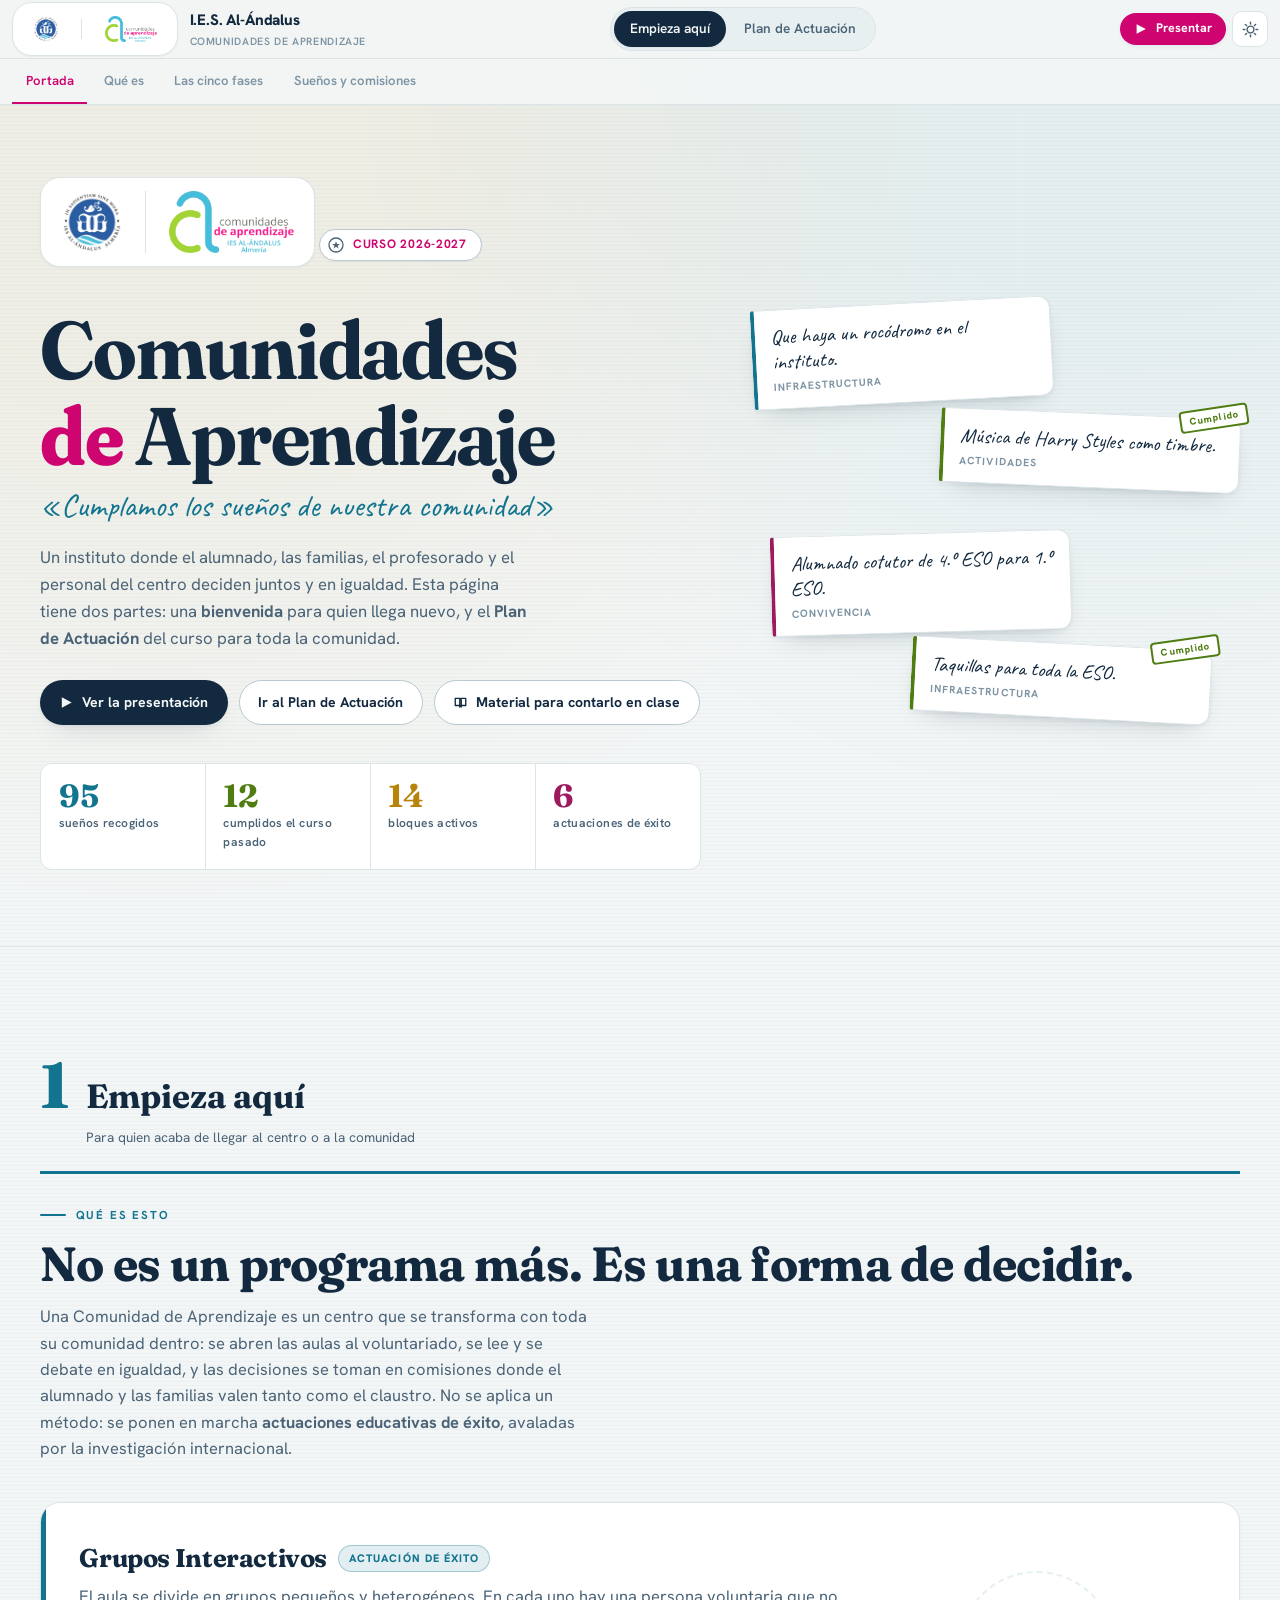
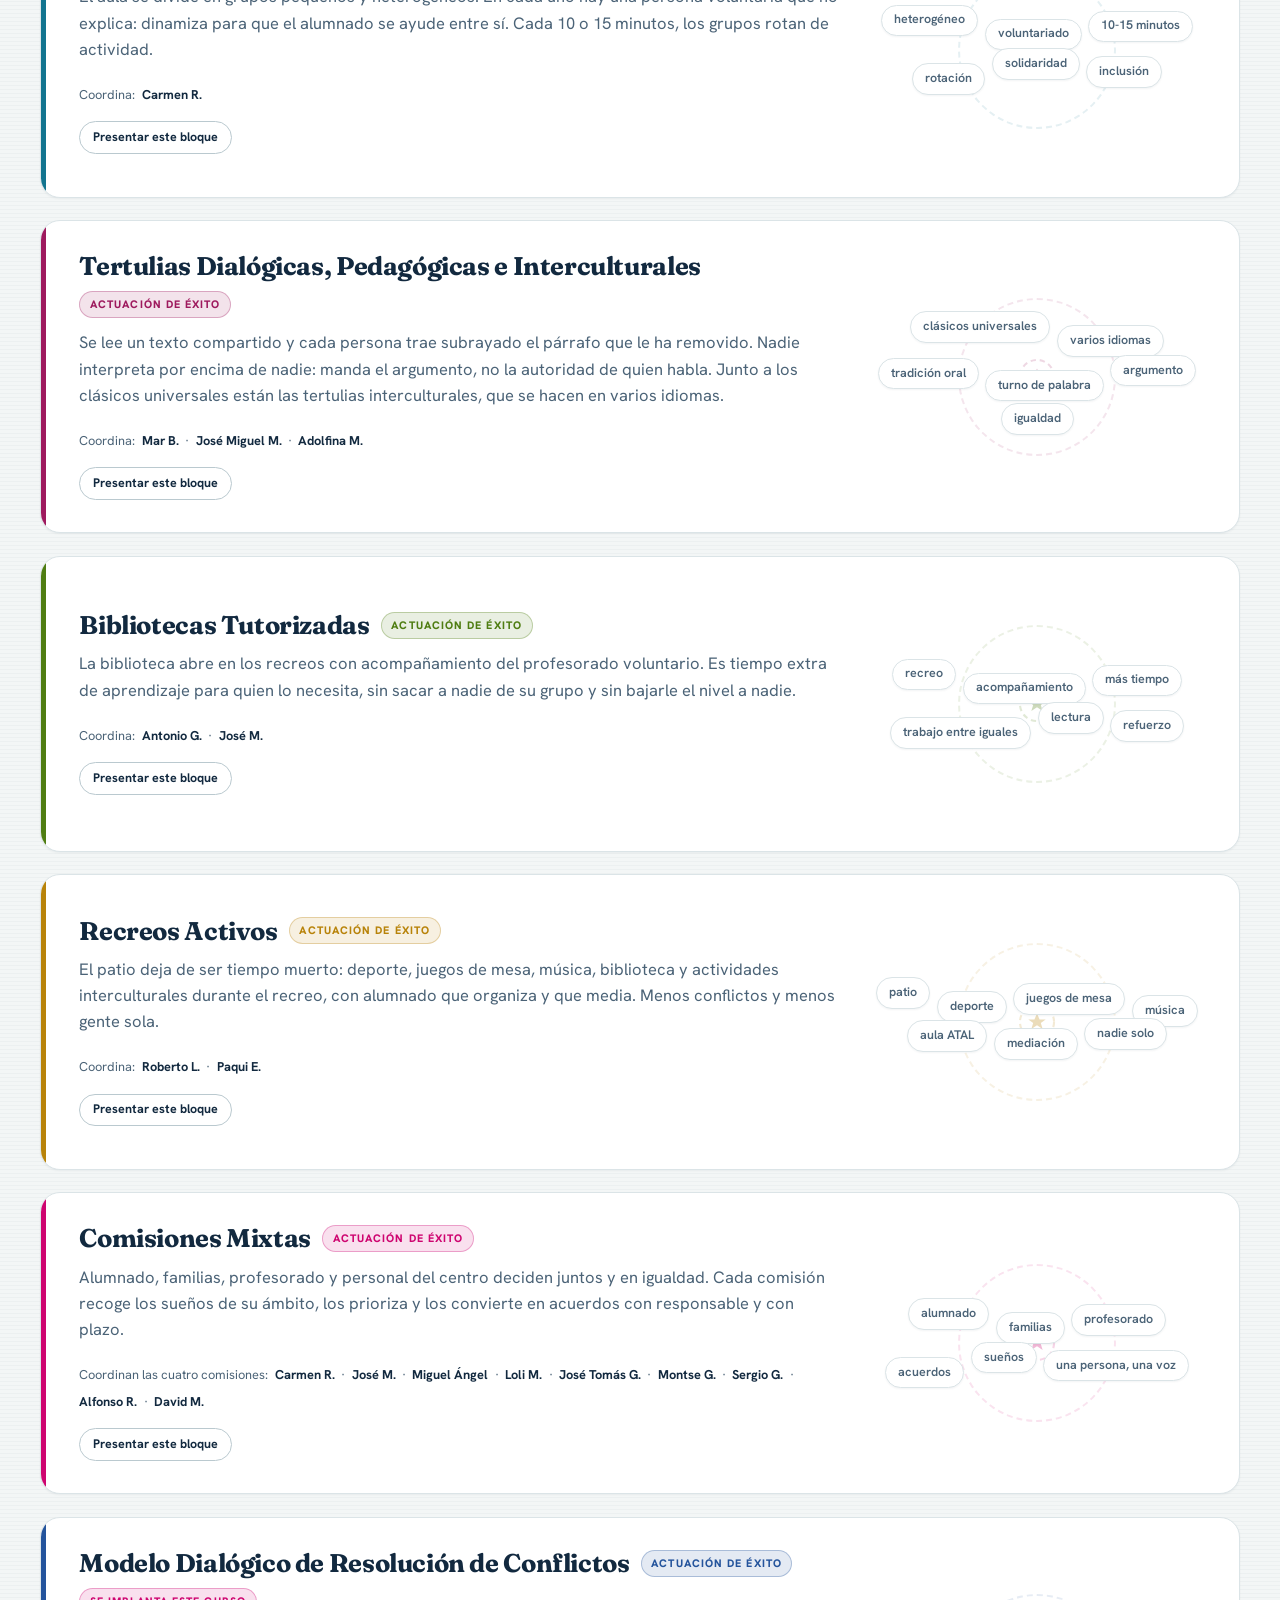
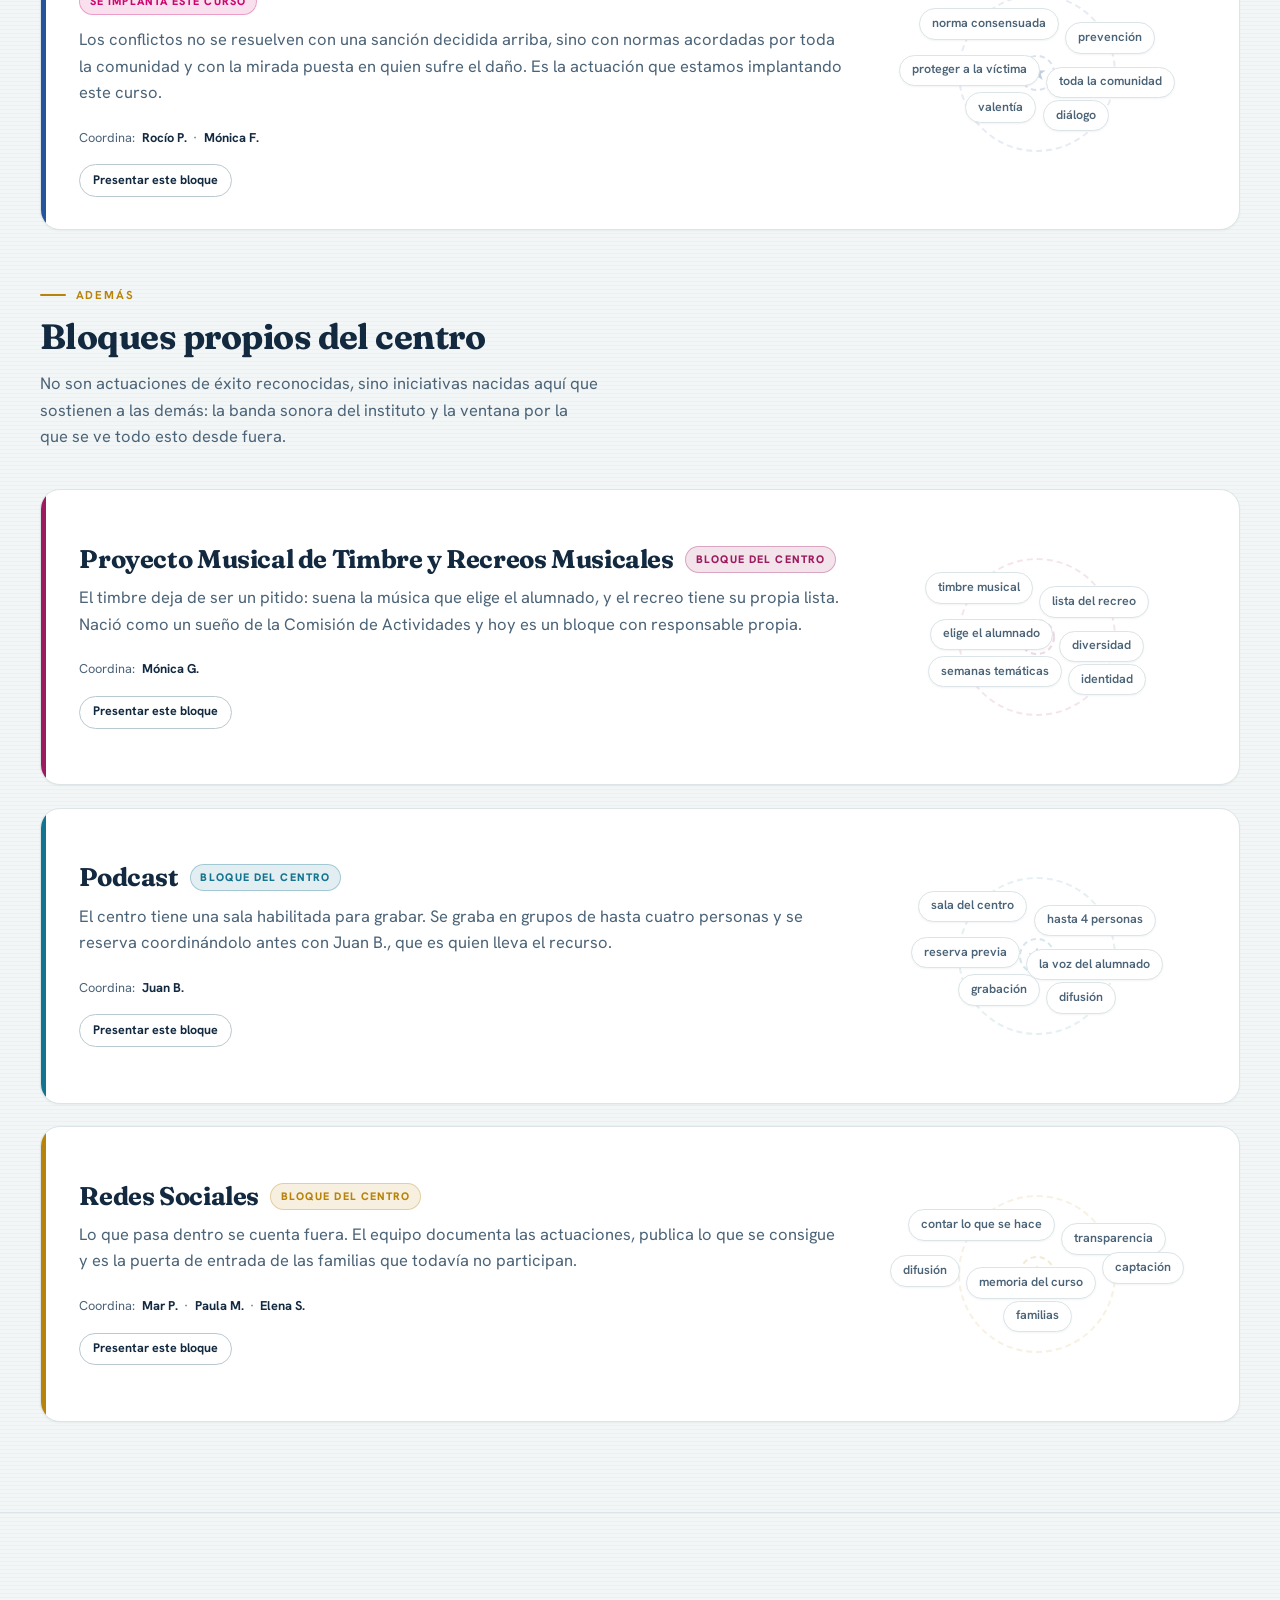
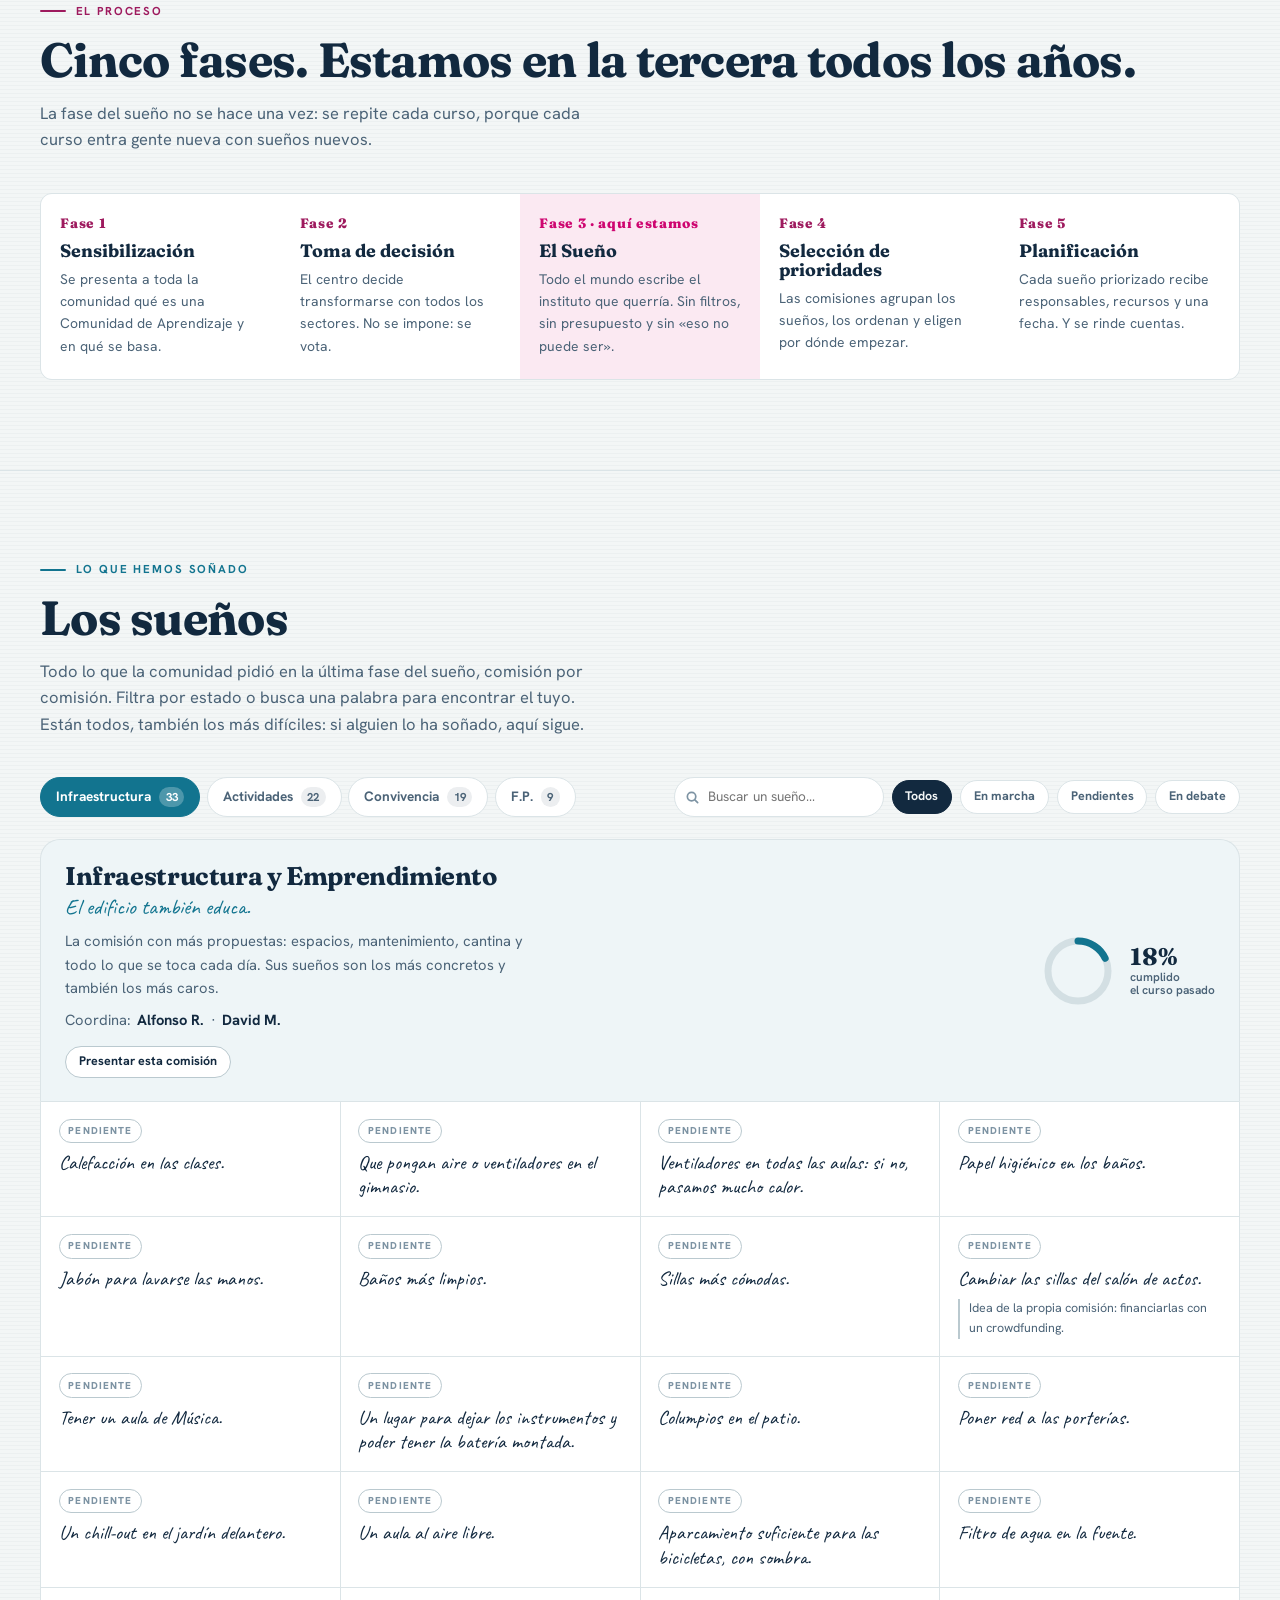
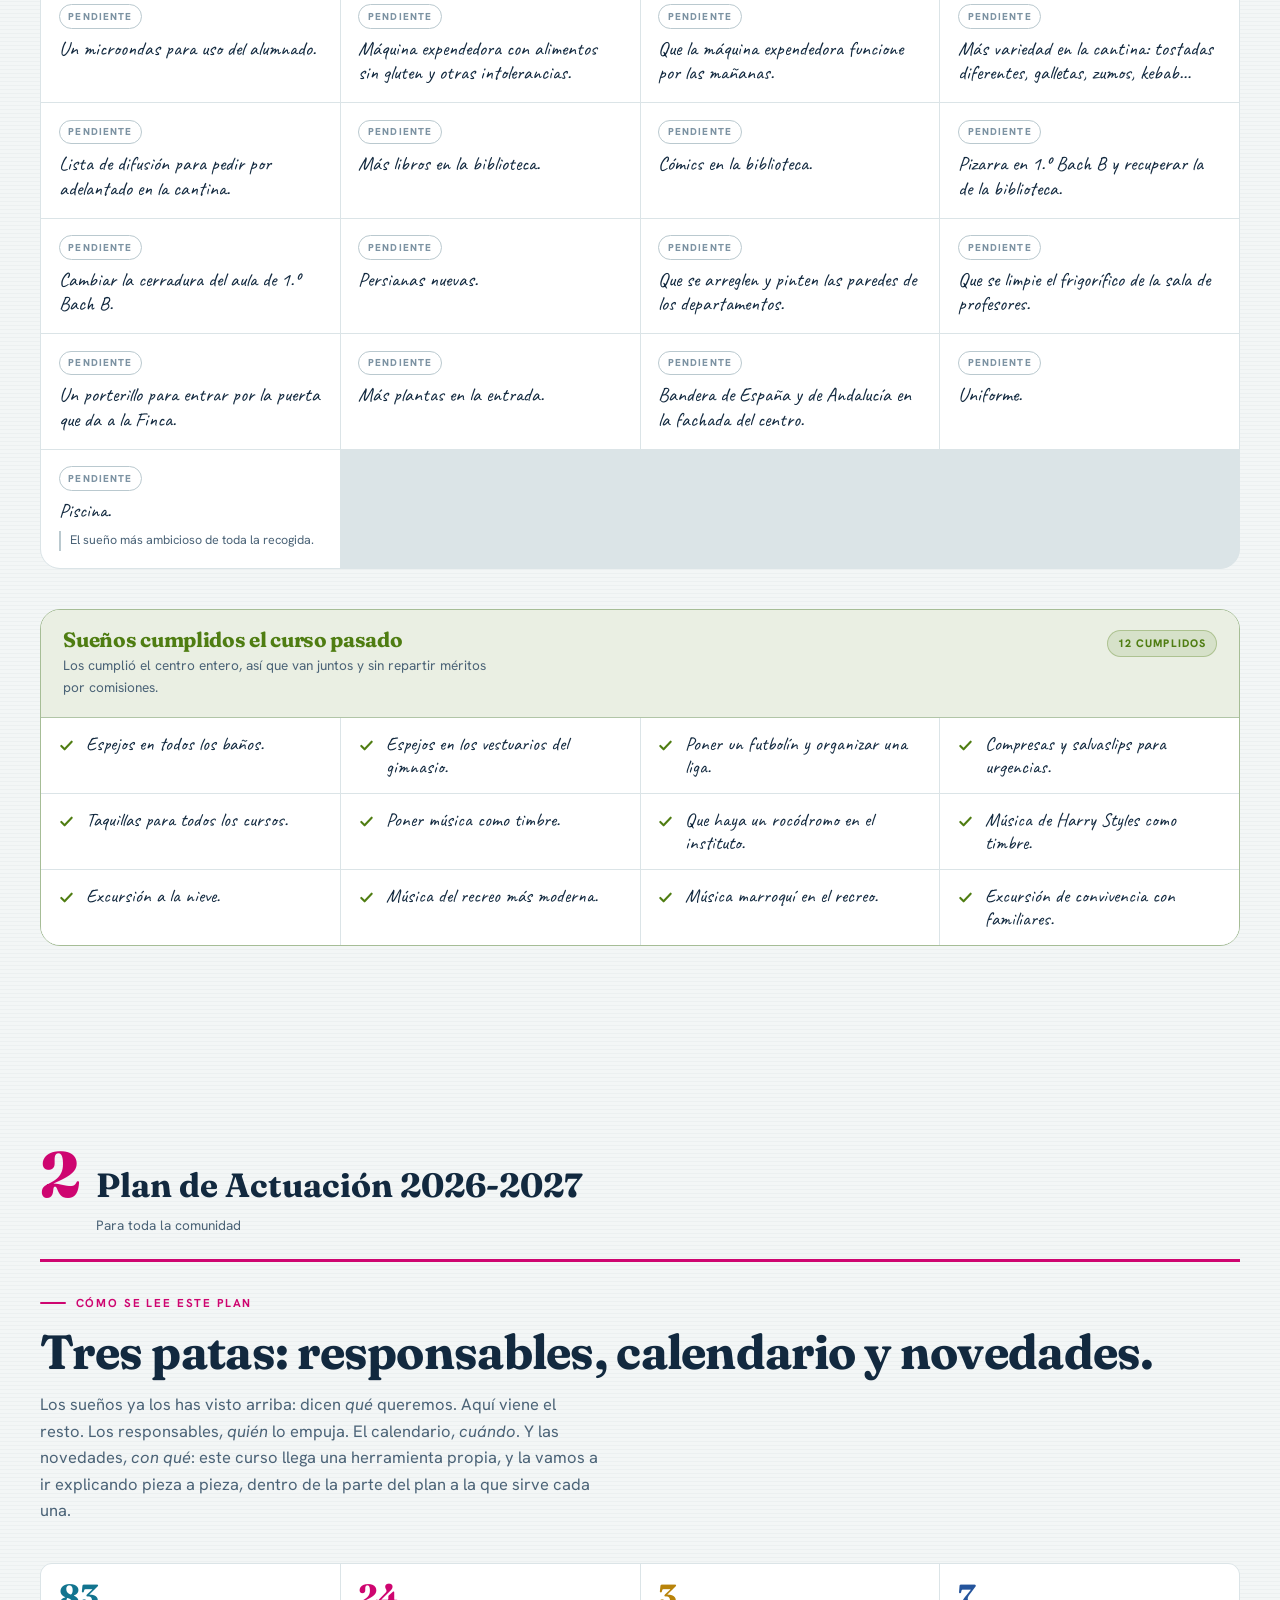
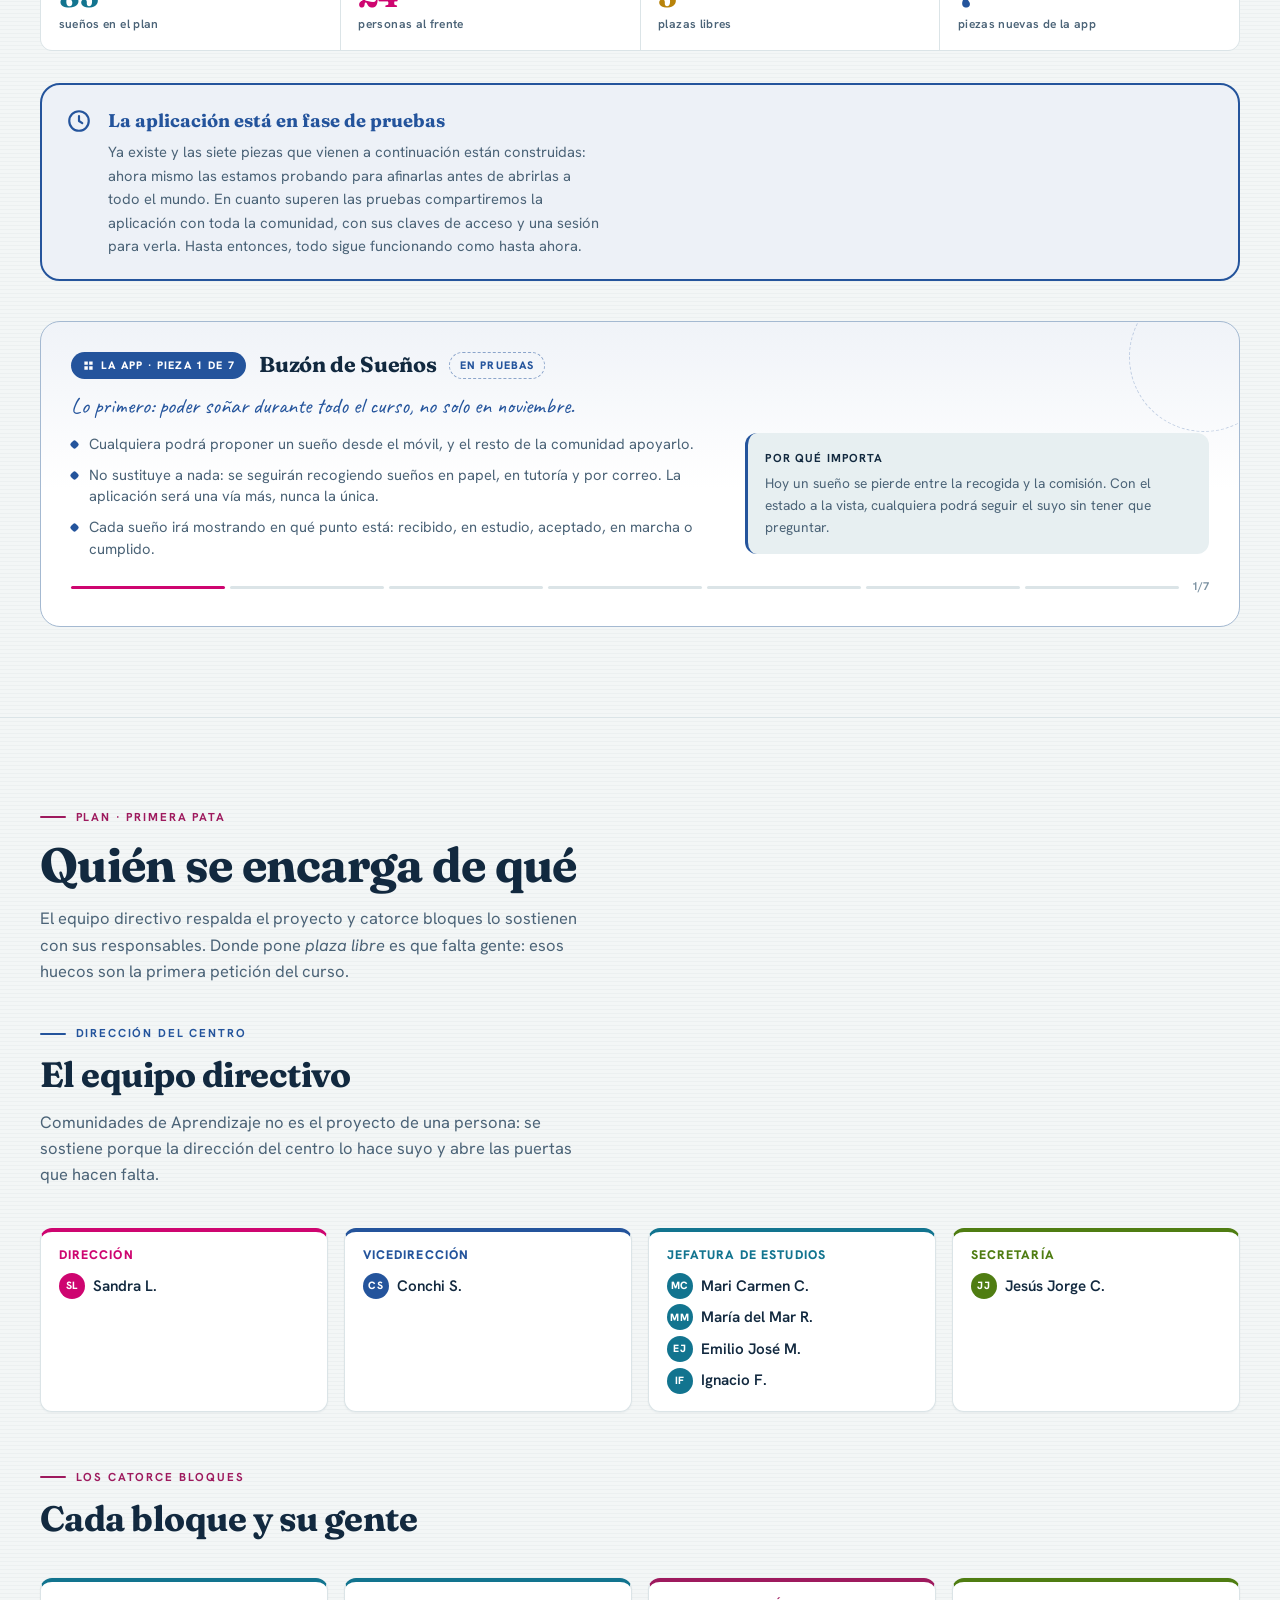
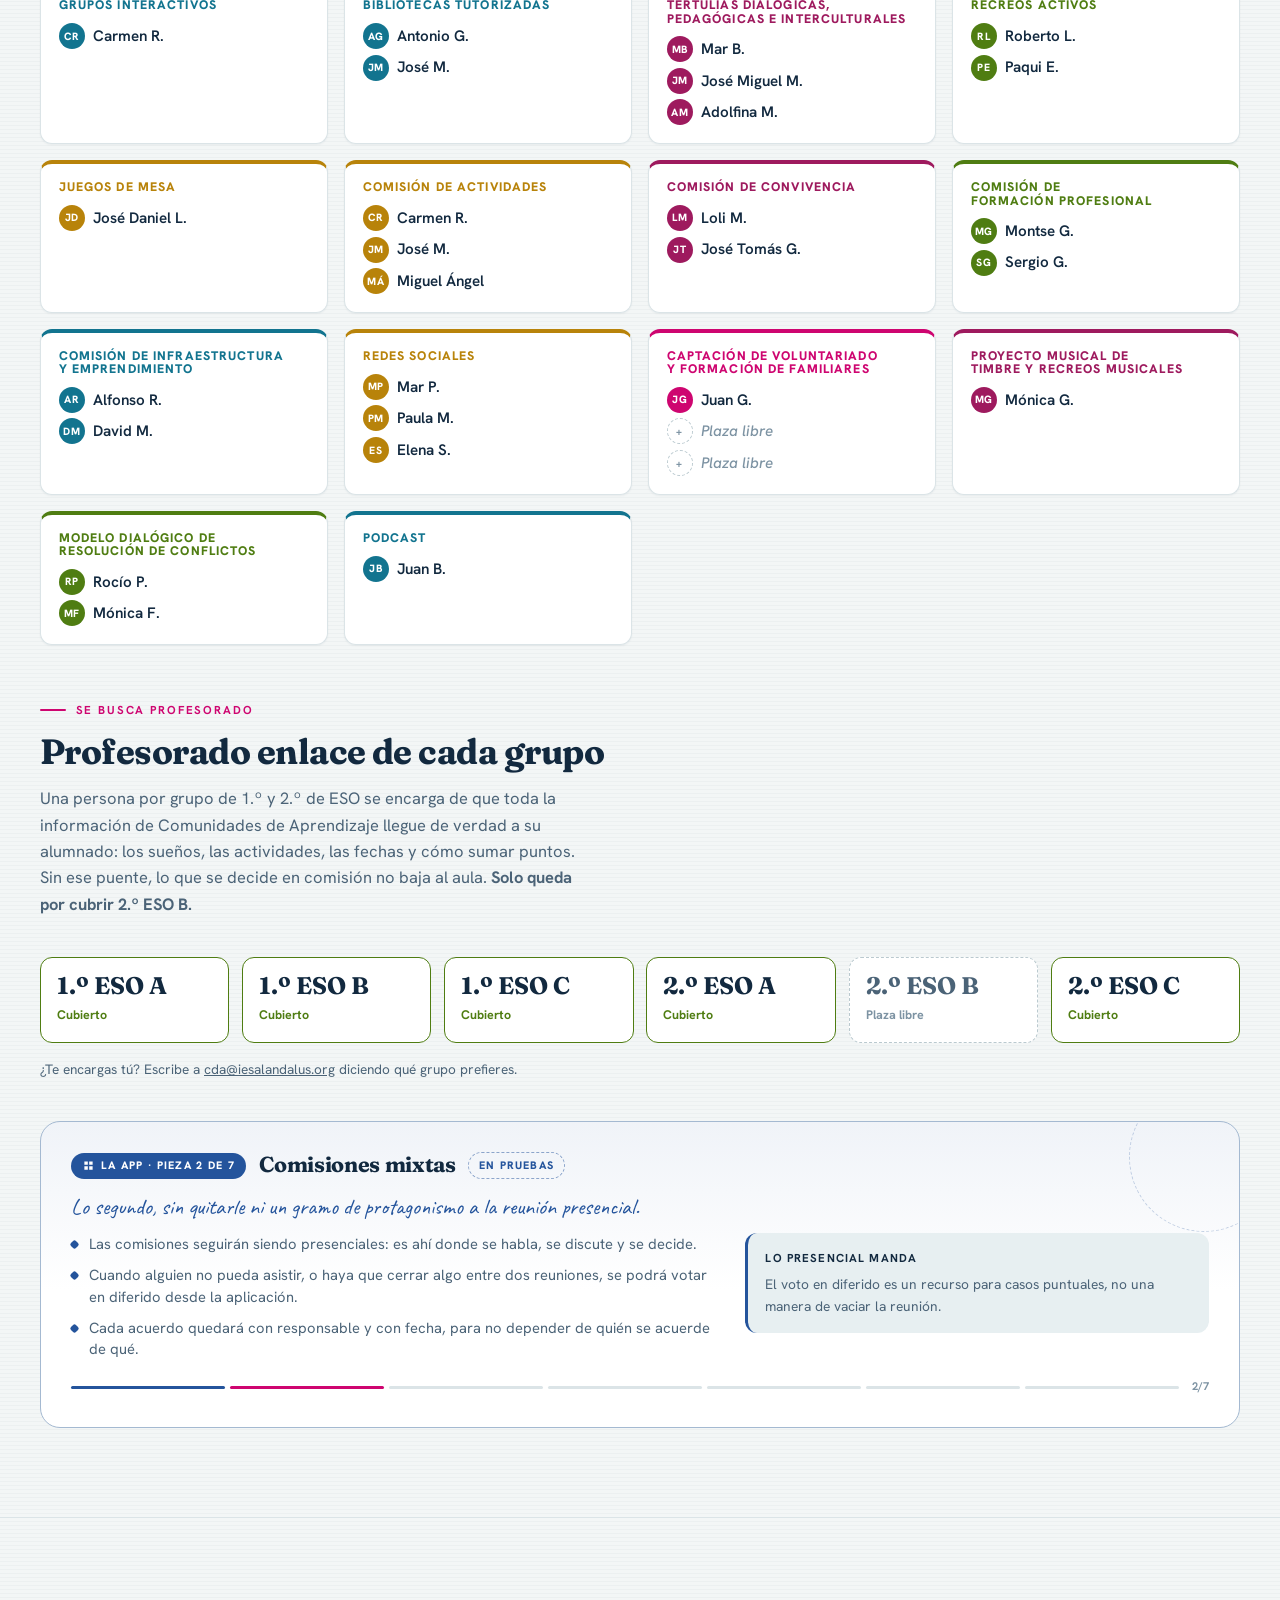
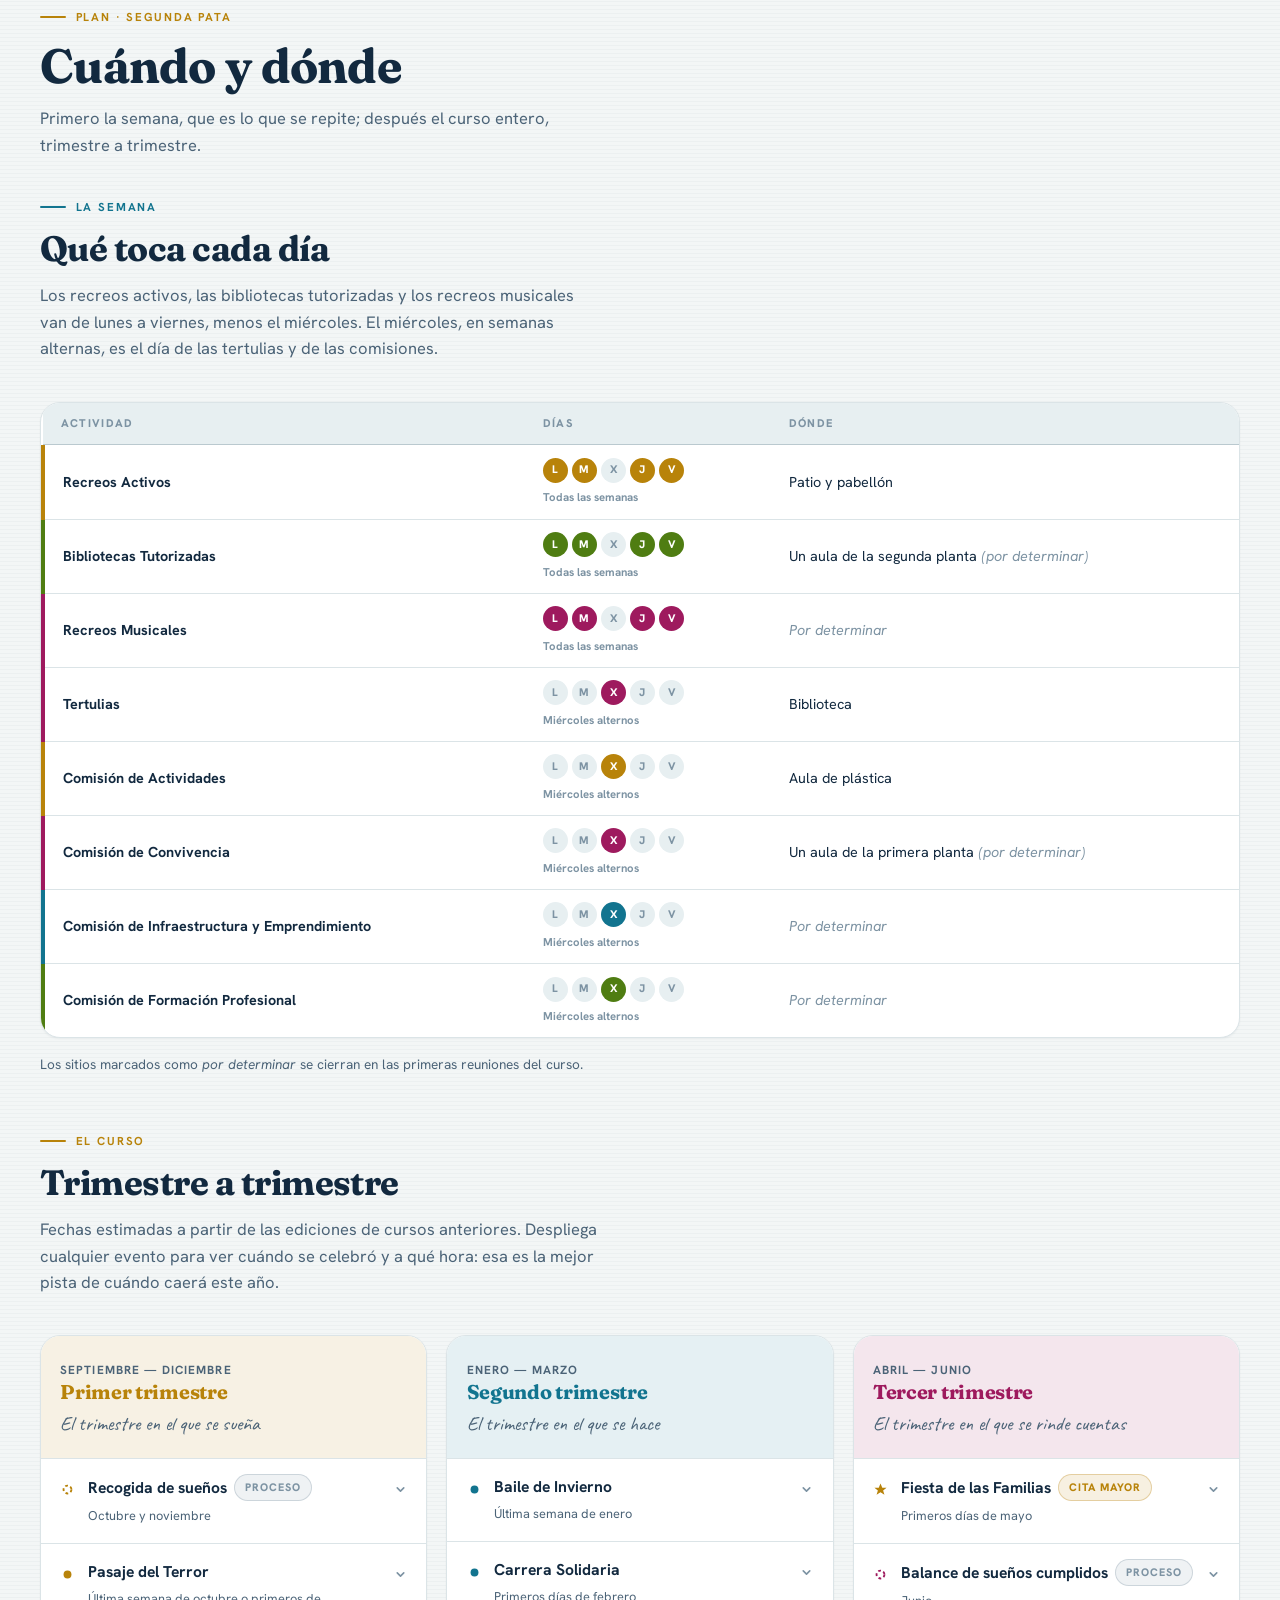
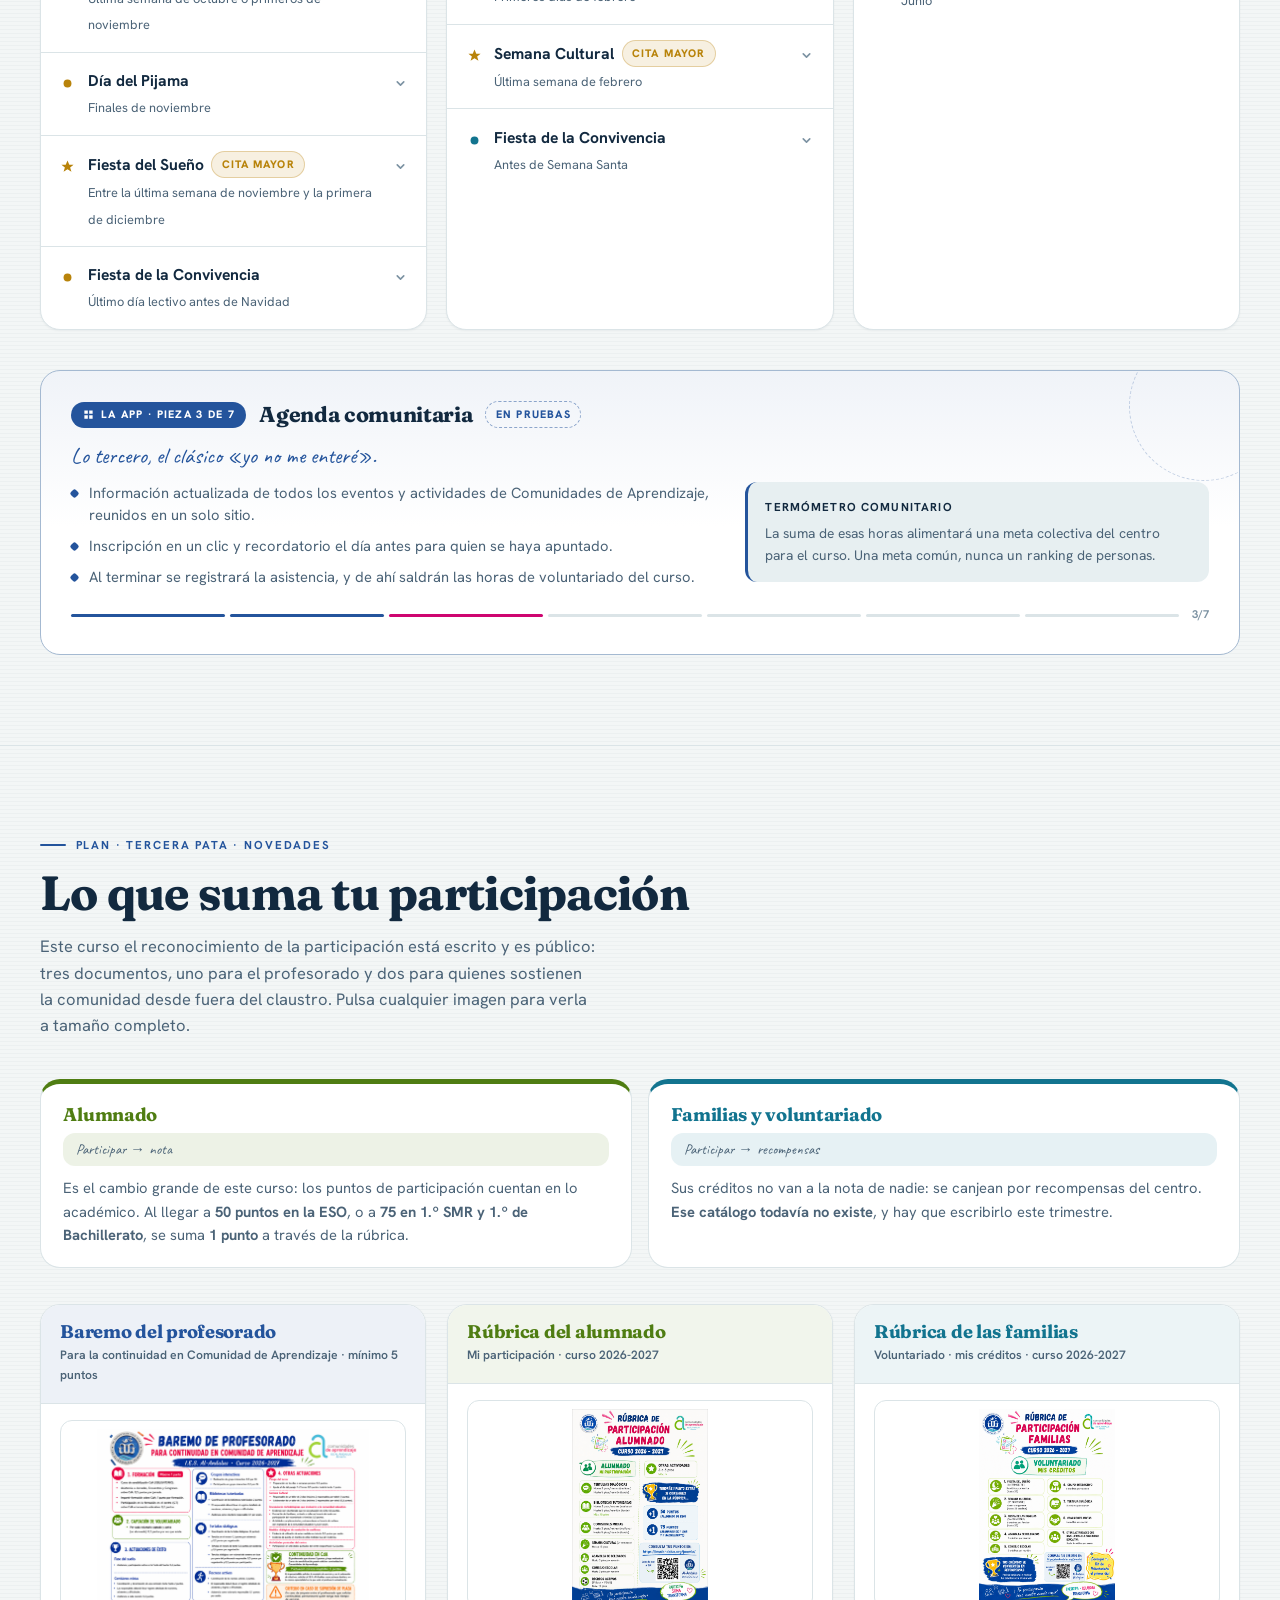
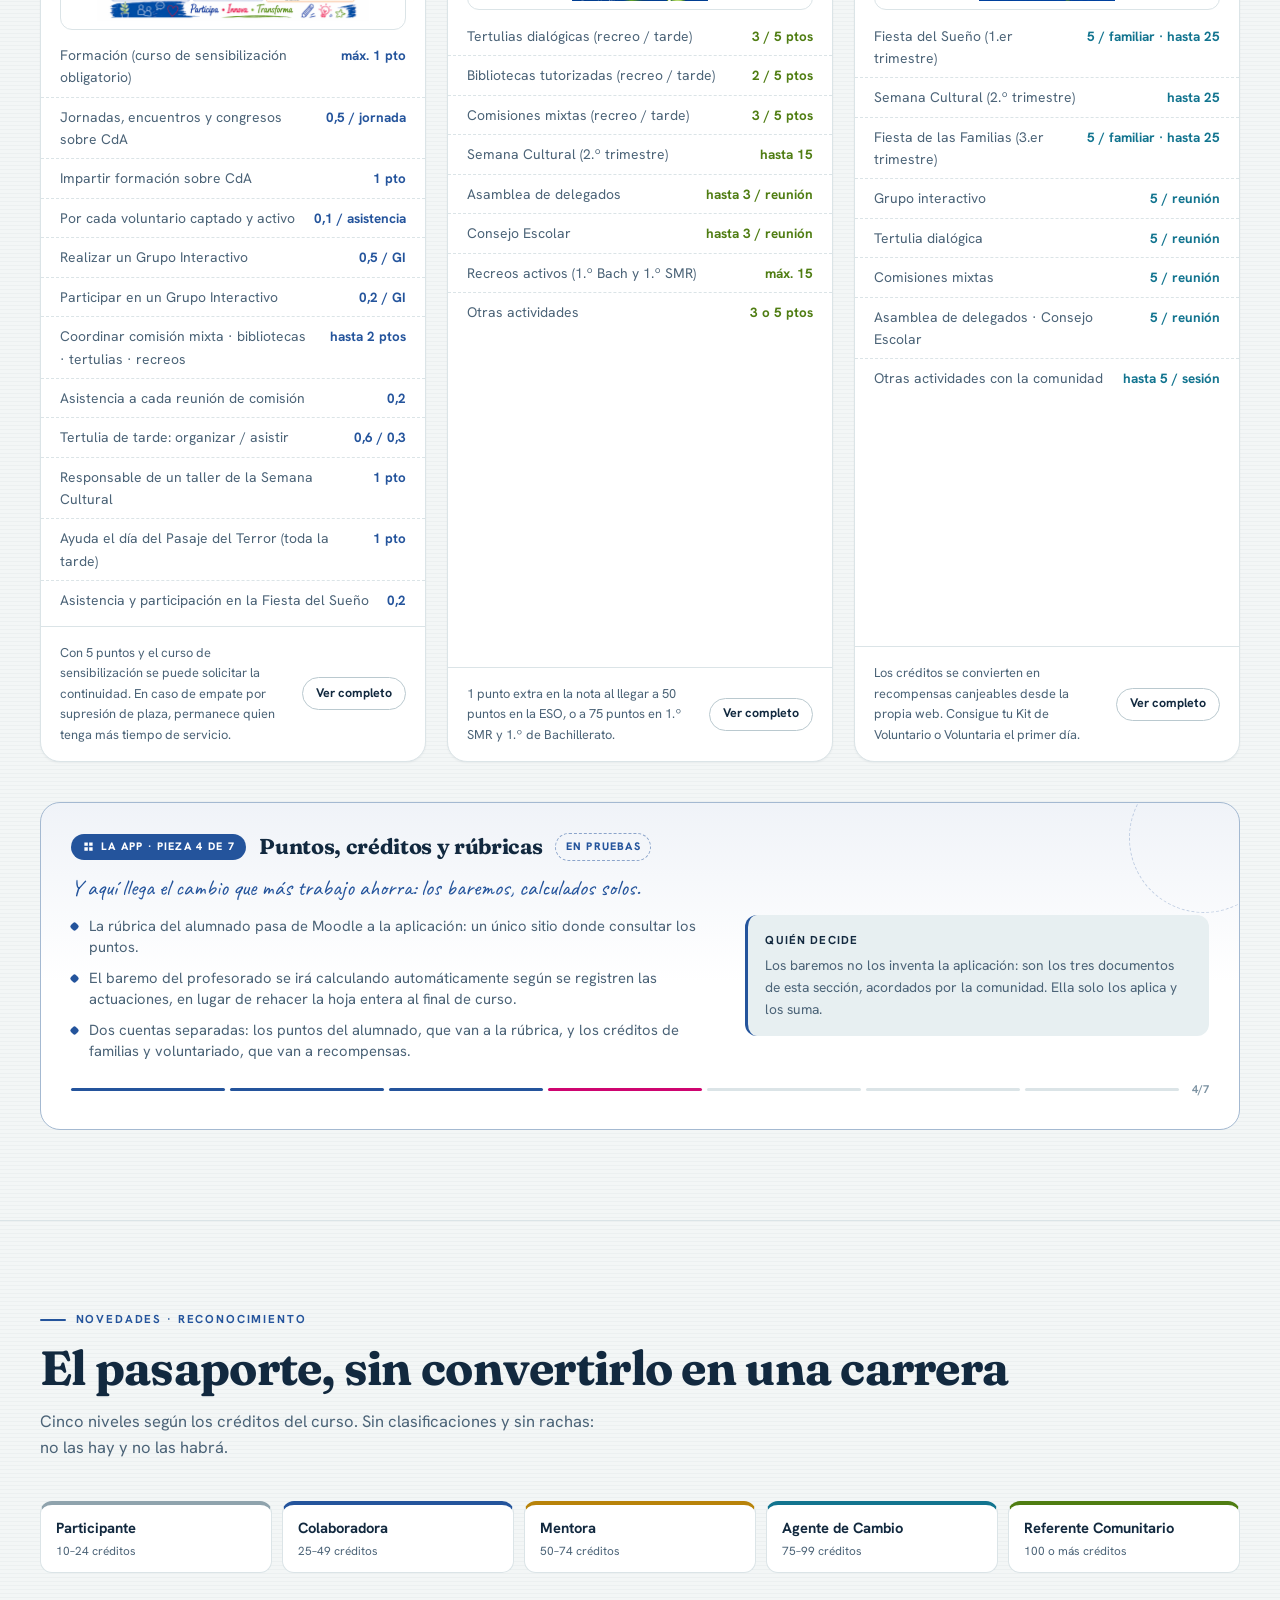
==== commit a7b433e5: "fix(profesorado): la barra no se centraba, y las palabras importan Cinco correcciones del centro, má" ====
--- a/index.html
+++ b/index.html
@@ -1149,6 +1149,14 @@
               Ver la presentación
             </button>
             <a class="btn btn--linea" href="#parte2">Ir al Plan de Actuación</a>
+            <!-- El material de aula: lo busca el profesorado que va a contarlo
+                 en clase, y desde aquí llega en un clic. -->
+            <a class="btn btn--linea" href="profesorado/" style="--acc:var(--turquesa)">
+              <svg width="15" height="15" viewBox="0 0 20 20" fill="none" stroke="currentColor" stroke-width="1.8" aria-hidden="true">
+                <path d="M3 4.5h6a2 2 0 0 1 2 2V16a2 2 0 0 0-2-2H3V4.5ZM17 4.5h-6a2 2 0 0 0-2 2V16a2 2 0 0 1 2-2h6V4.5Z" stroke-linejoin="round"/>
+              </svg>
+              Material para contarlo en clase
+            </a>
           </div>
           <div class="cifras" id="cifras-portada"></div>
         </div>
@@ -1487,7 +1495,7 @@
     <div>
       <span class="eyebrow">Curso 2026-2027</span>
       <h2 id="equipo-tit">Coordinadores y coordinadoras de bloques</h2>
-      <p id="equipo-sub">Catorce bloques y las personas que los sostienen.</p>
+      <p id="equipo-sub">Los bloques y las personas que los sostienen.</p>
     </div>
     <div style="display:flex;gap:.5rem;flex-wrap:wrap">
       <button class="btn btn--linea btn--mini" id="btn-nombres" aria-pressed="false">Ver los nombres en texto</button>
@@ -1522,6 +1530,7 @@
     </div>
     <span>IES Al-Ándalus · Almería · Curso 2026-2027</span>
     <span id="pie-contacto"></span>
+    <a href="profesorado/">Material de aula para el profesorado</a>
     <a class="licencia" rel="license" href="https://creativecommons.org/licenses/by/4.0/deed.es"
        target="_blank" rel="noopener license">
       <svg width="15" height="15" viewBox="0 0 20 20" fill="none" stroke="currentColor" stroke-width="1.6" aria-hidden="true">
@@ -1987,7 +1996,7 @@
   /* ---------- imagen final a pantalla completa ---------- */
   equipo:{
     titulo:"Coordinadores y coordinadoras de bloques",
-    entradilla:"Catorce bloques y las personas que los sostienen. Detrás de cada sueño cumplido hay alguien que se encargó de que pasara.",
+    entradilla:"Los bloques y las personas que los sostienen. Detrás de cada sueño cumplido hay alguien que se encargó de que pasara.",
     imagen:"assets/coordinadores-bloques.png",
     pie:"Comunidad de Aprendizaje · IES Al-Ándalus · Almería"
   }
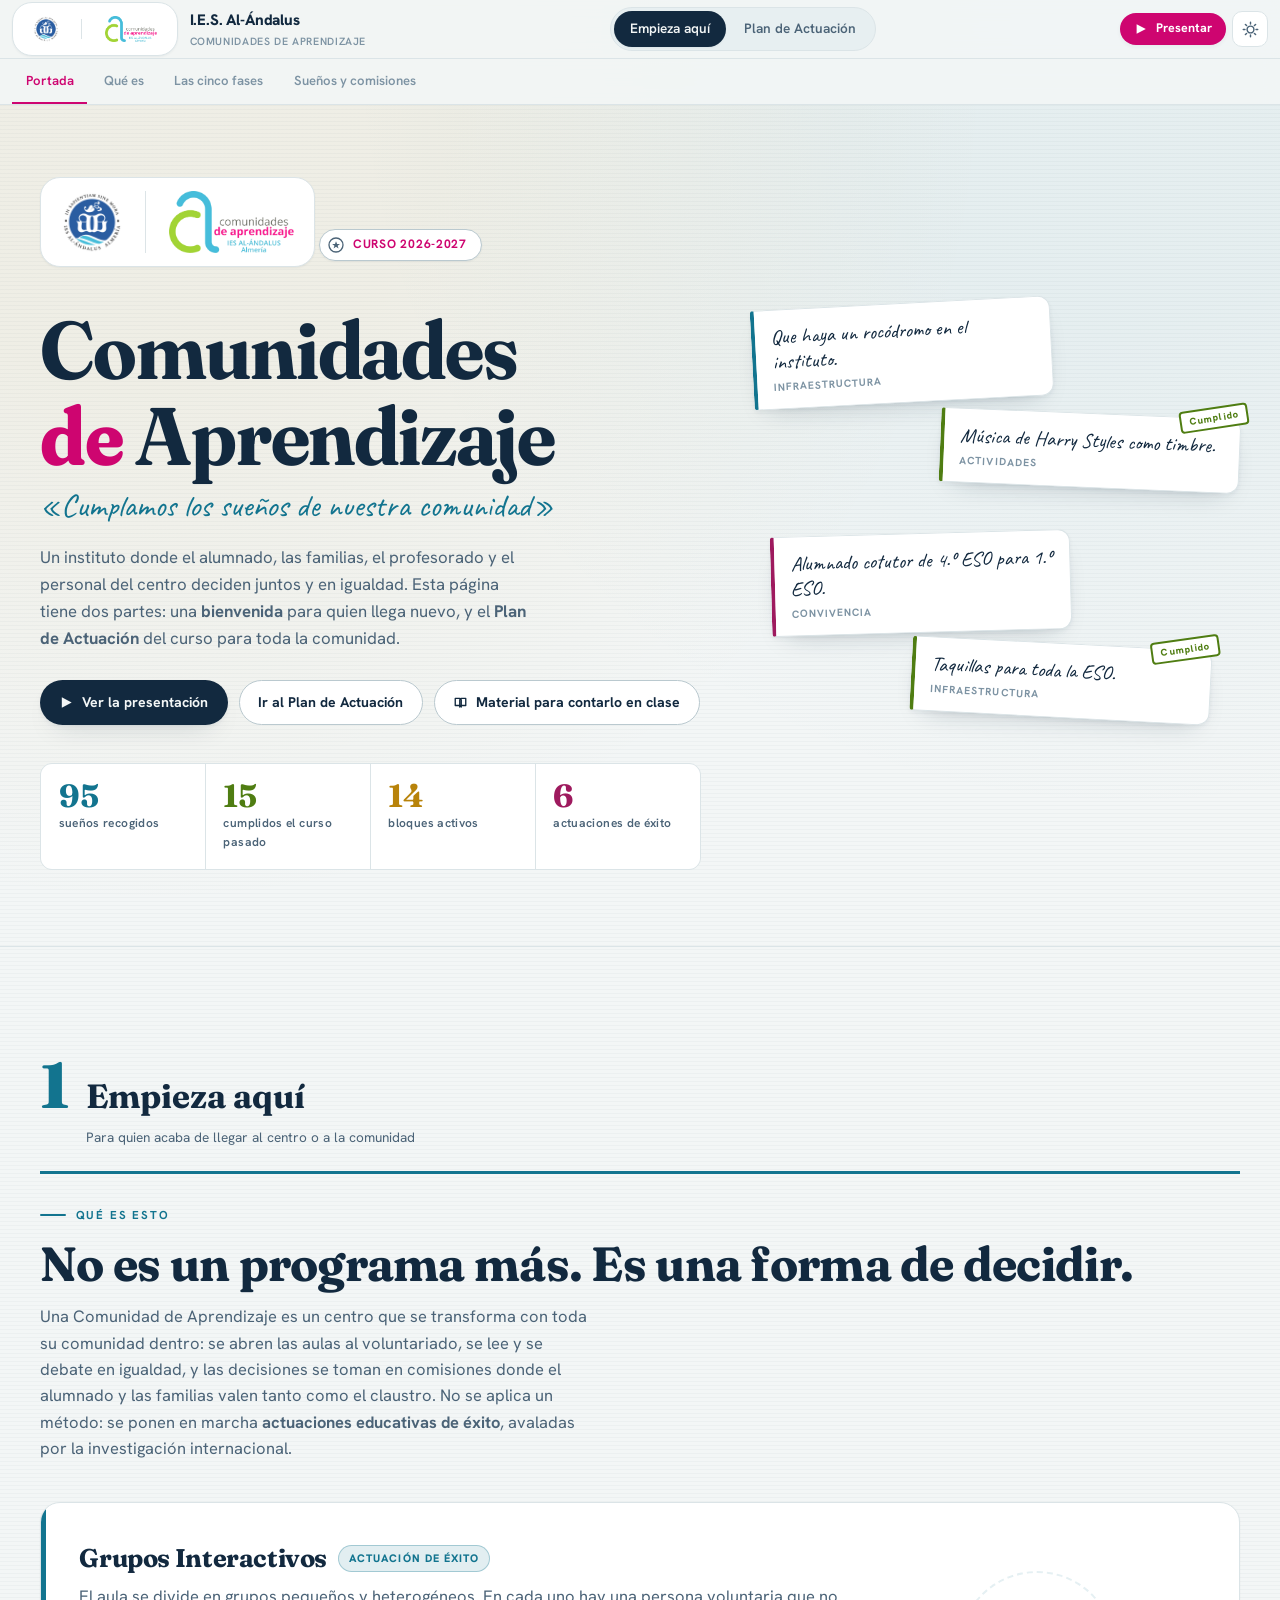
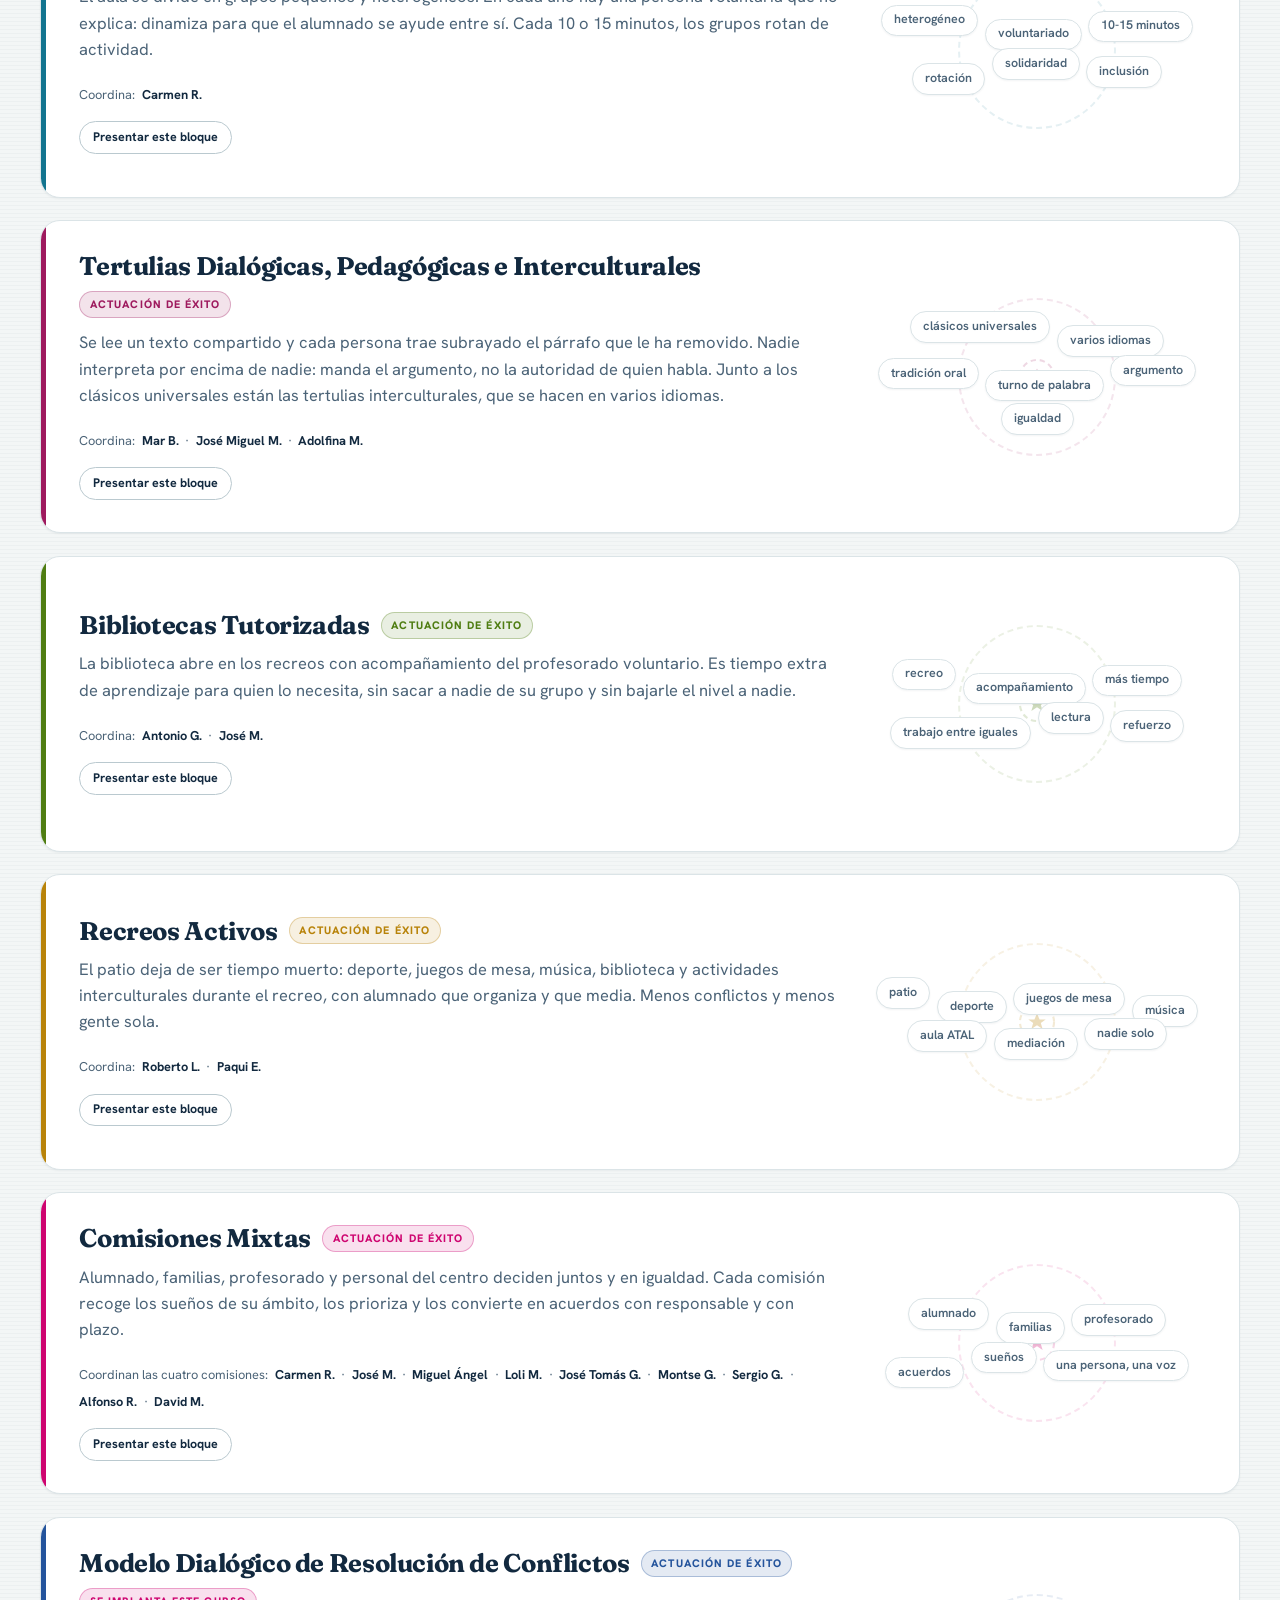
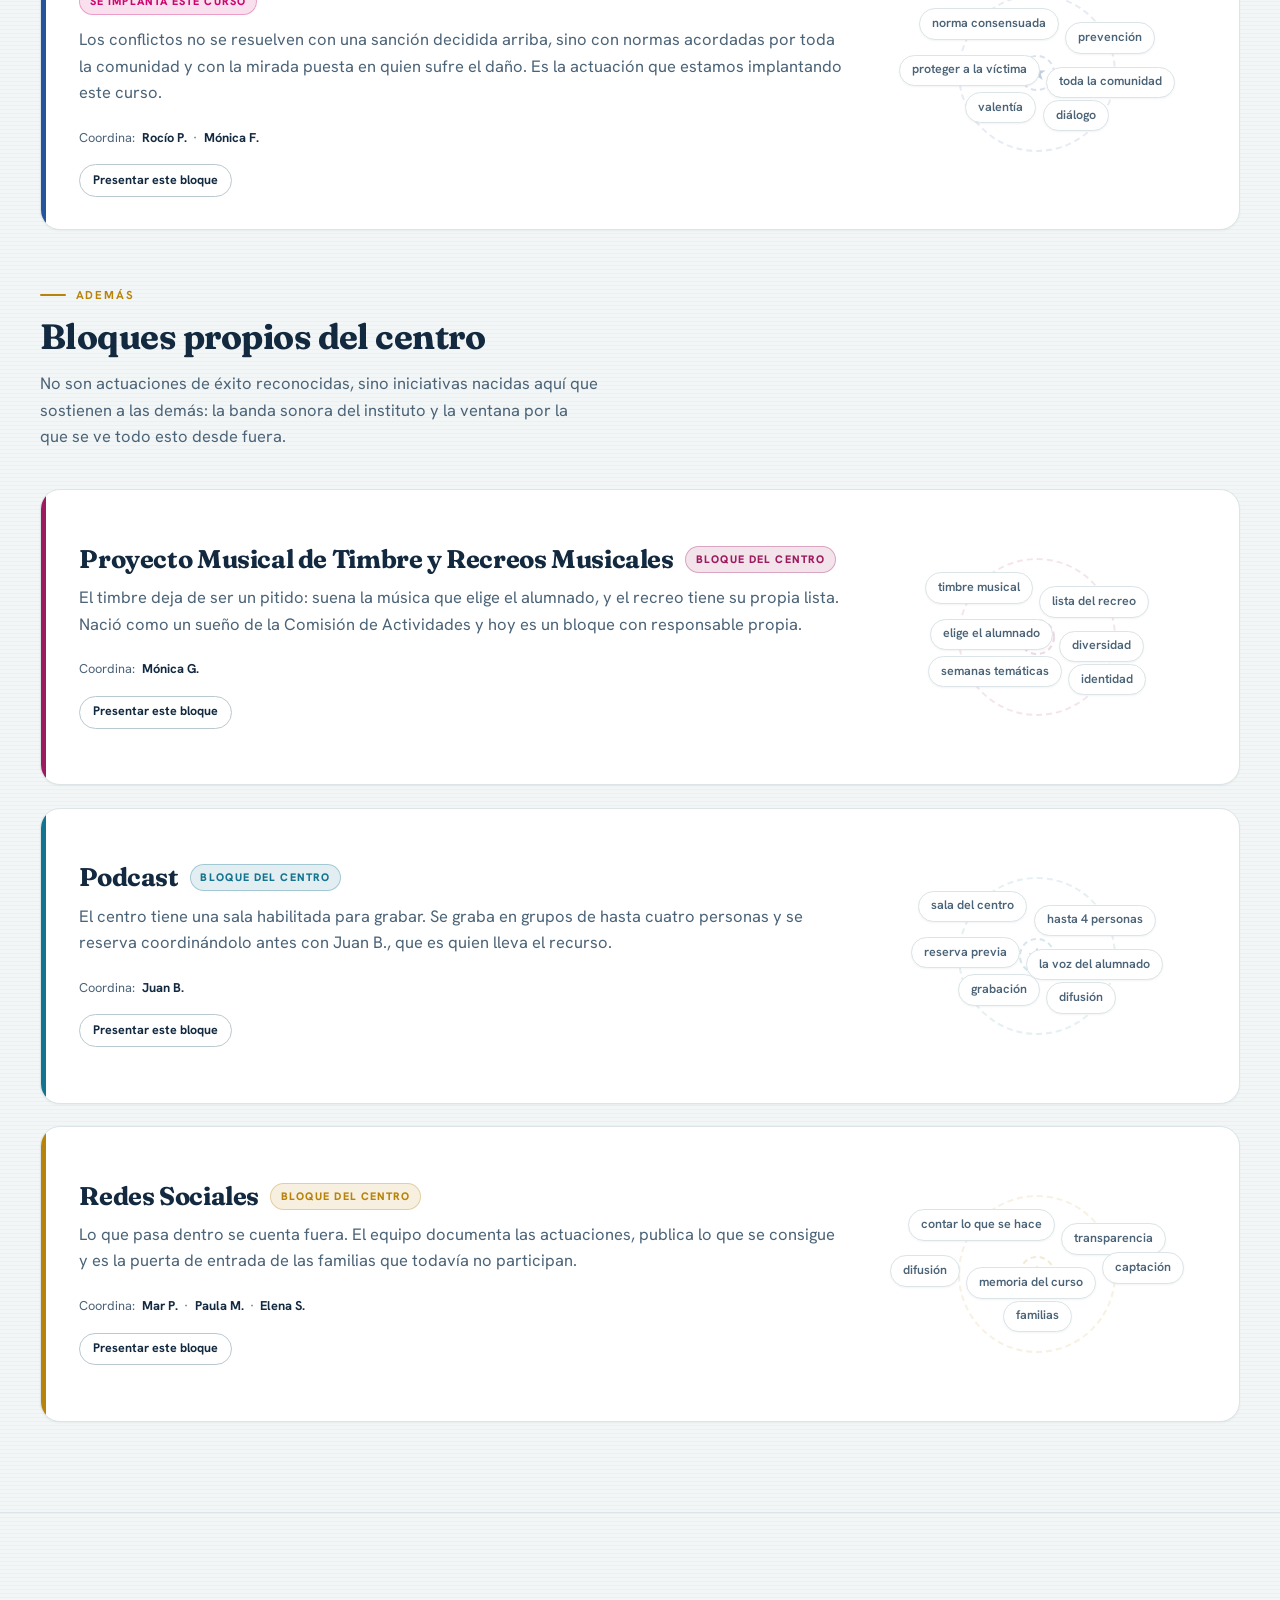
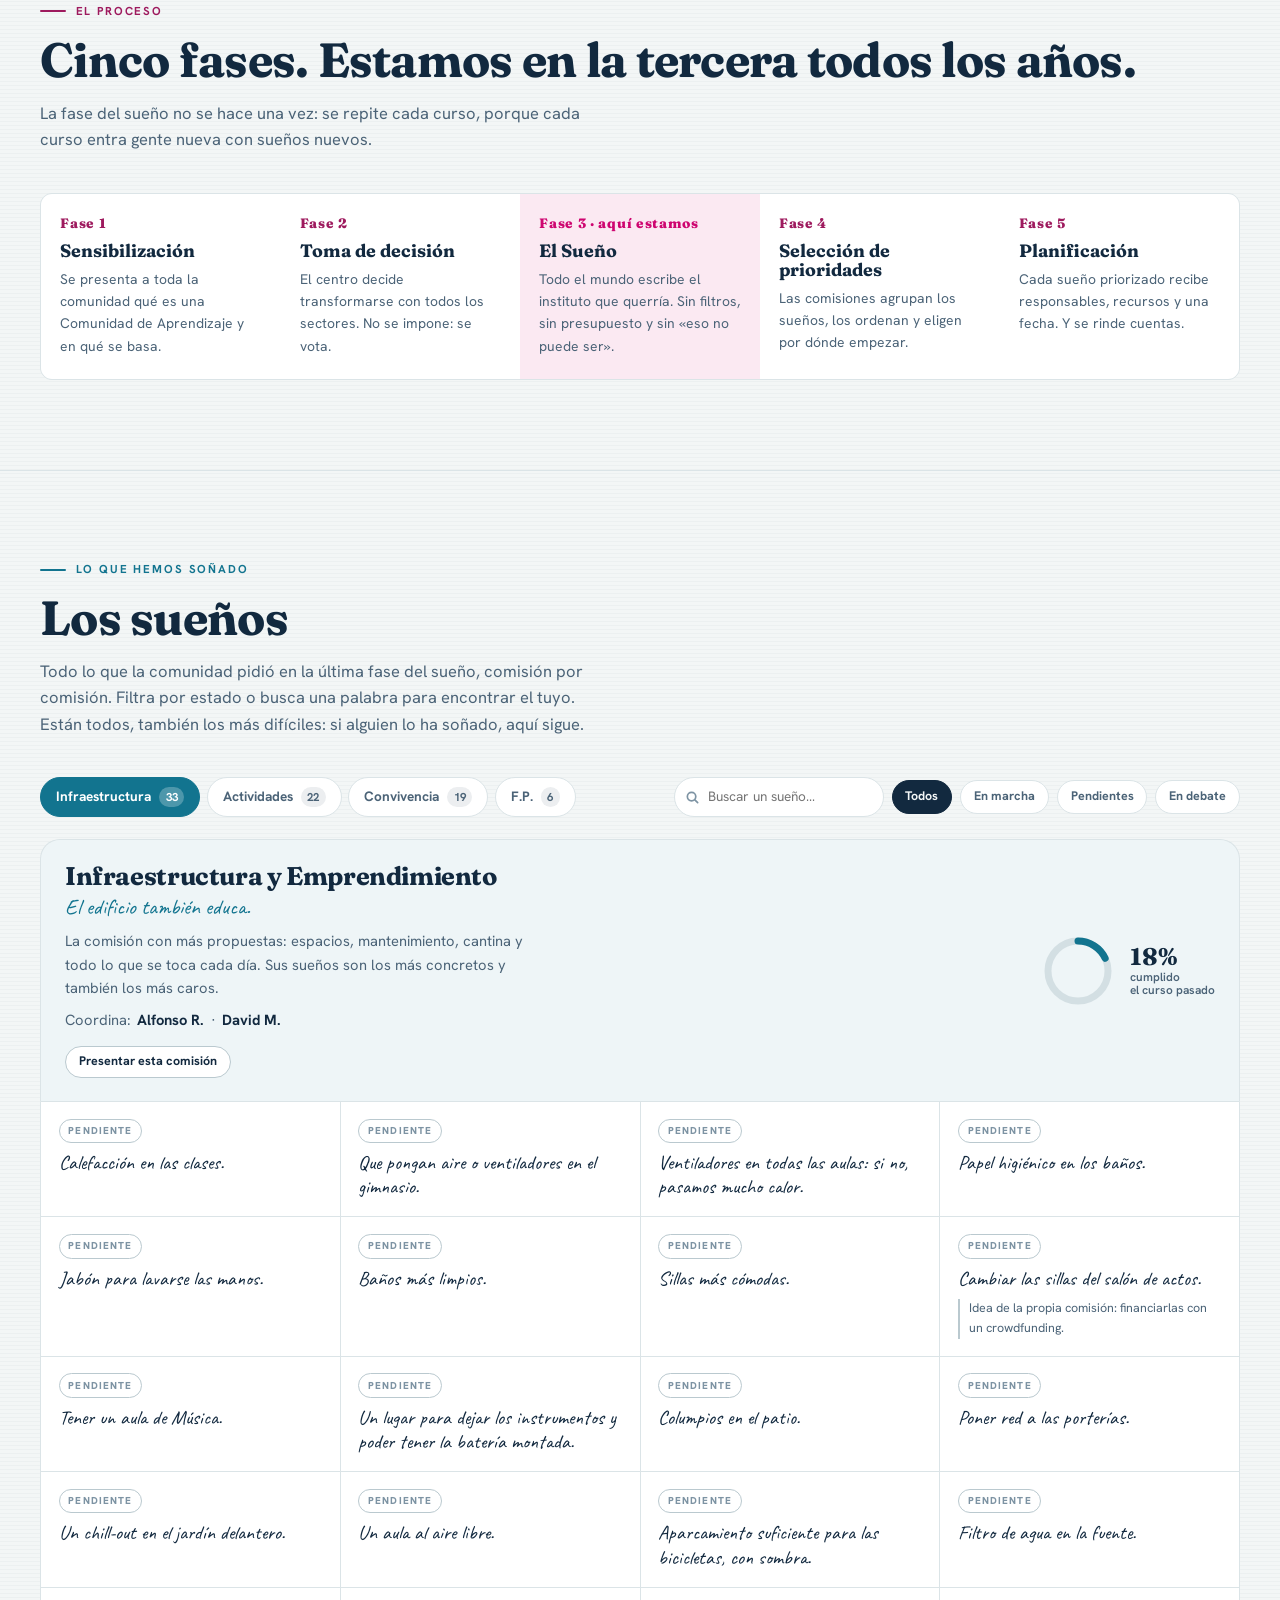
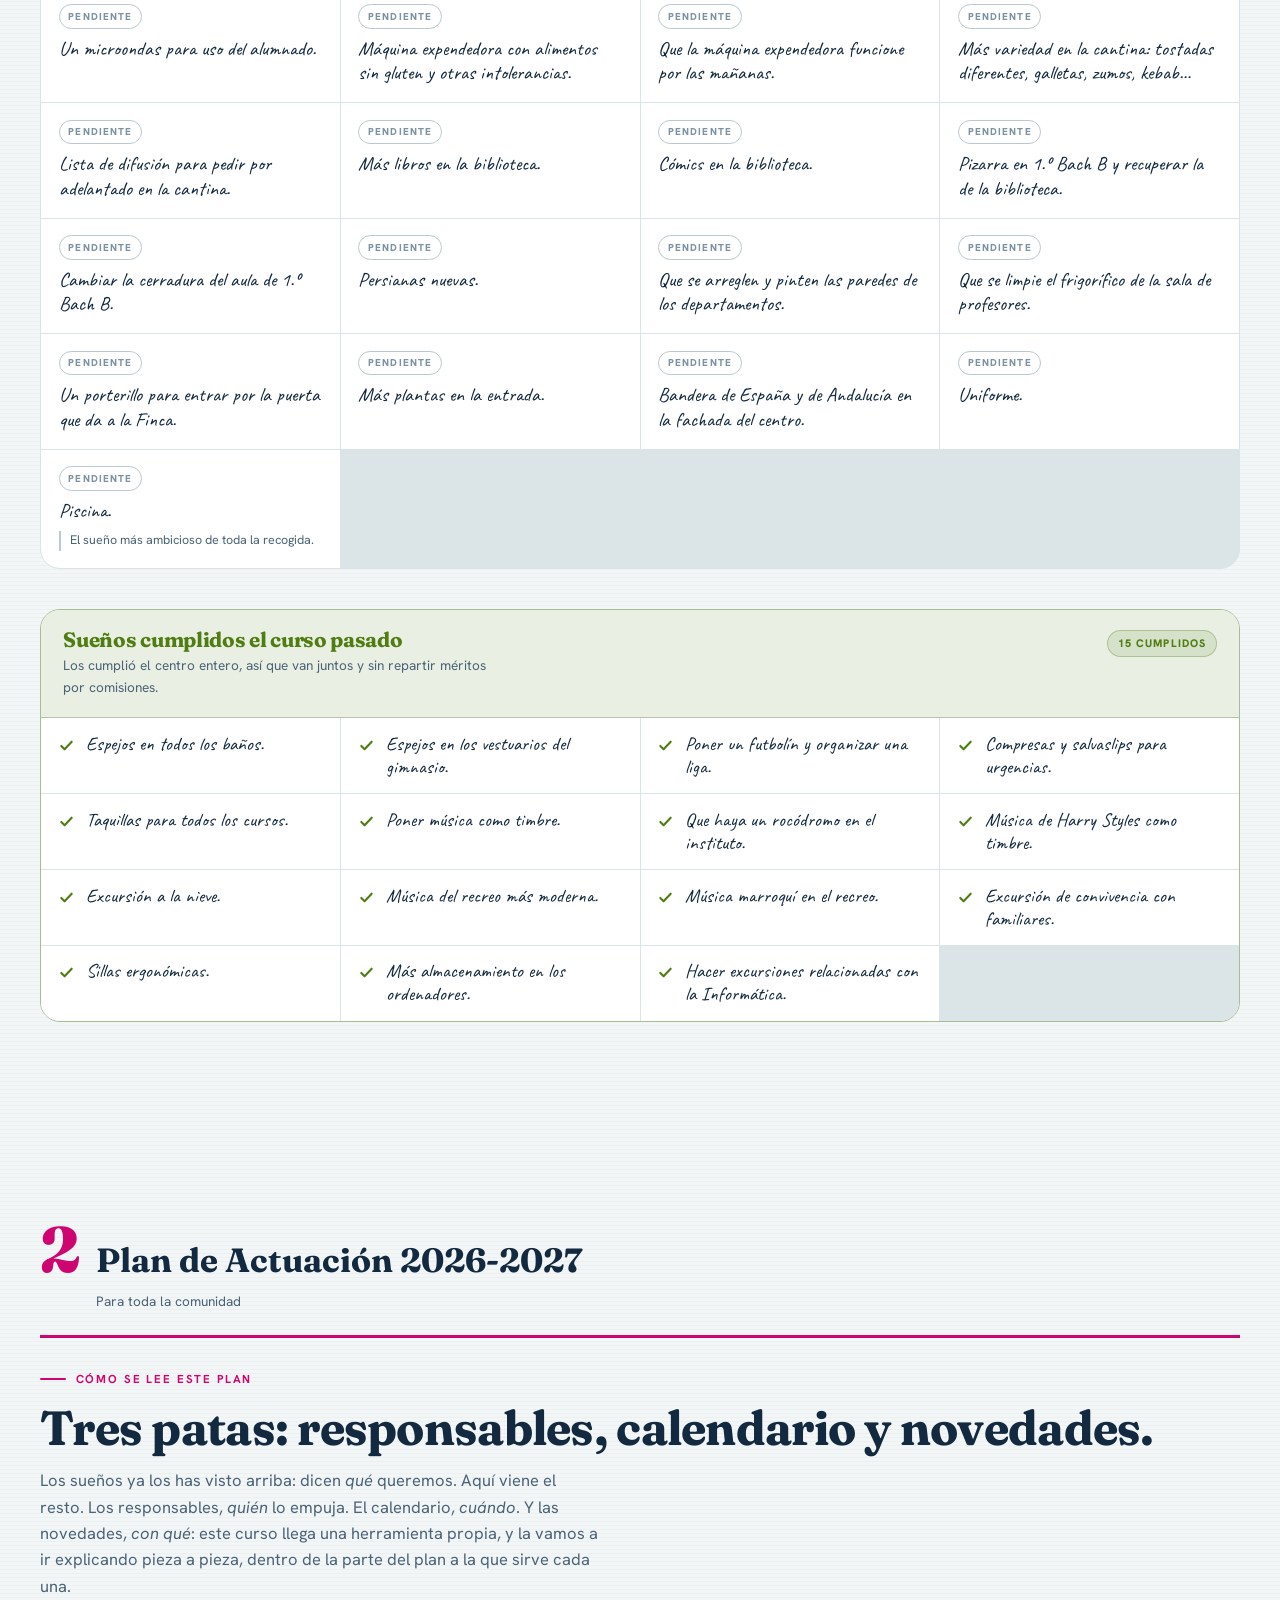
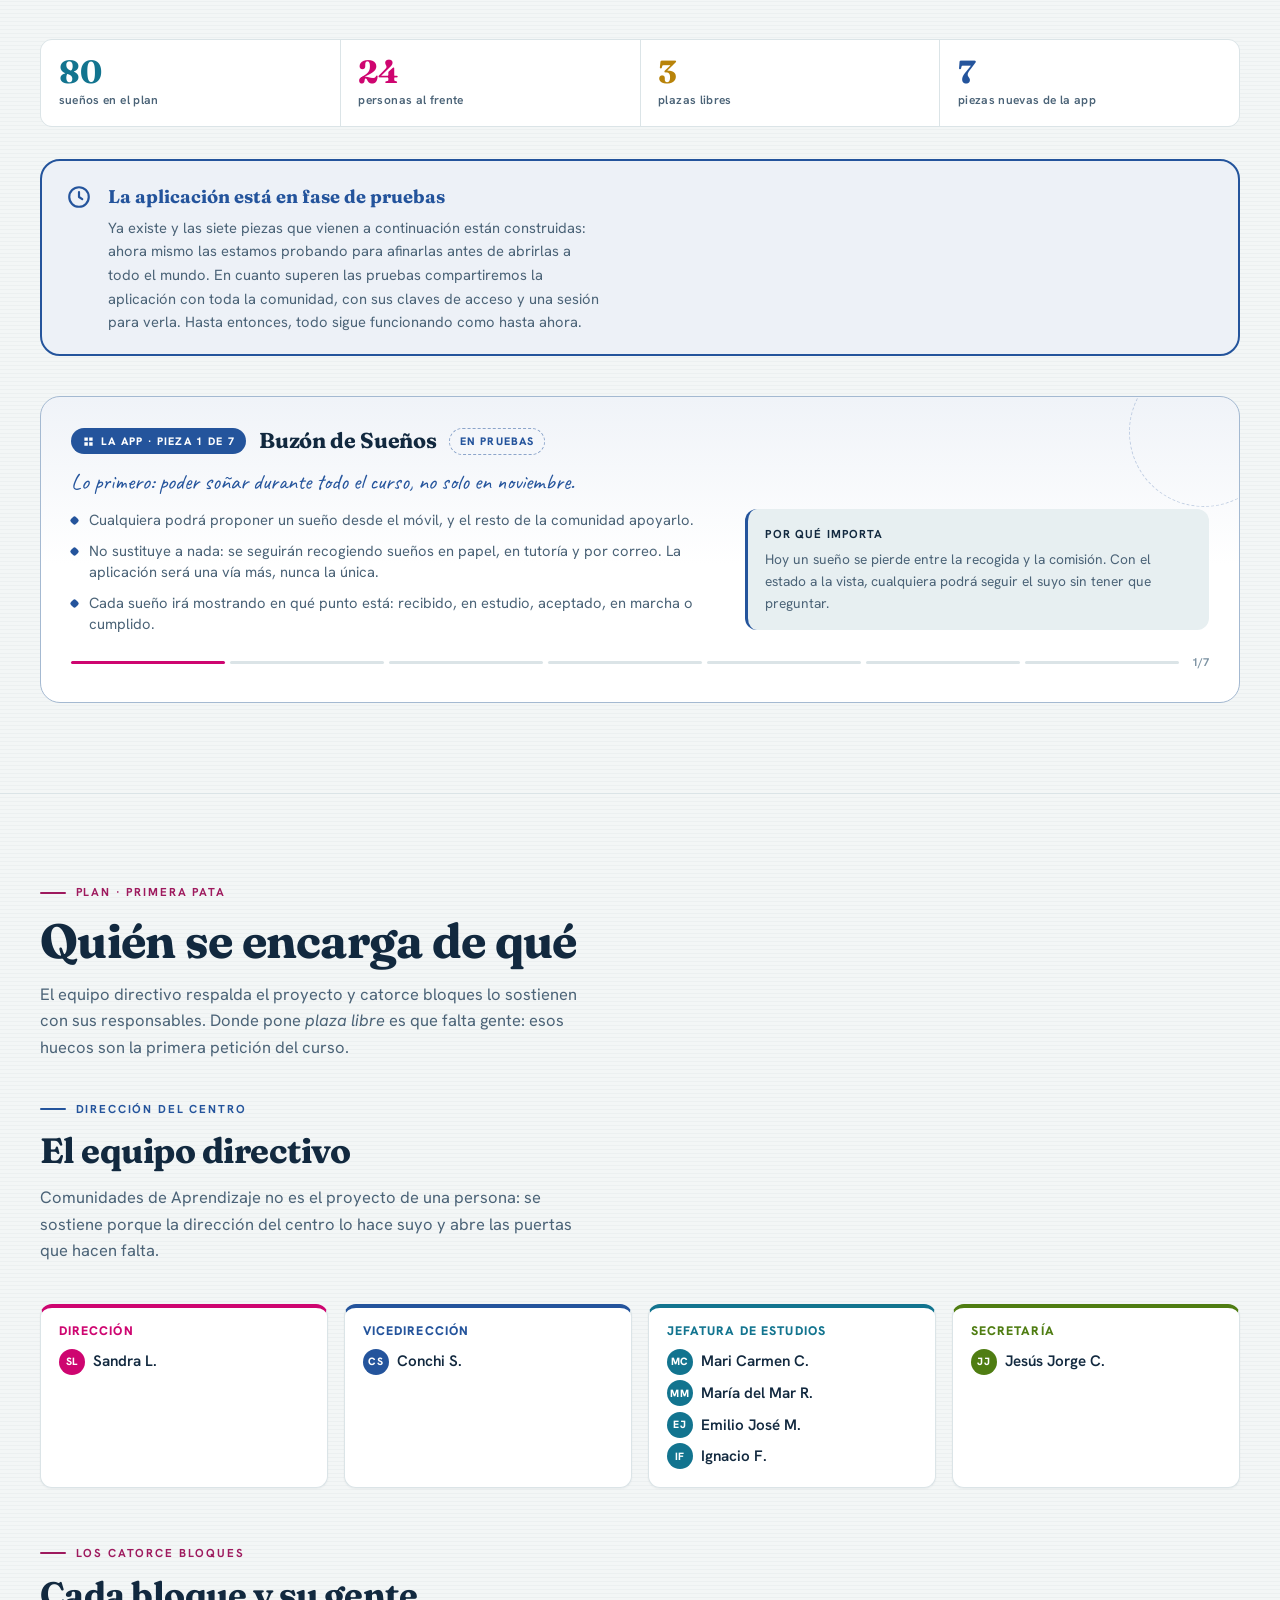
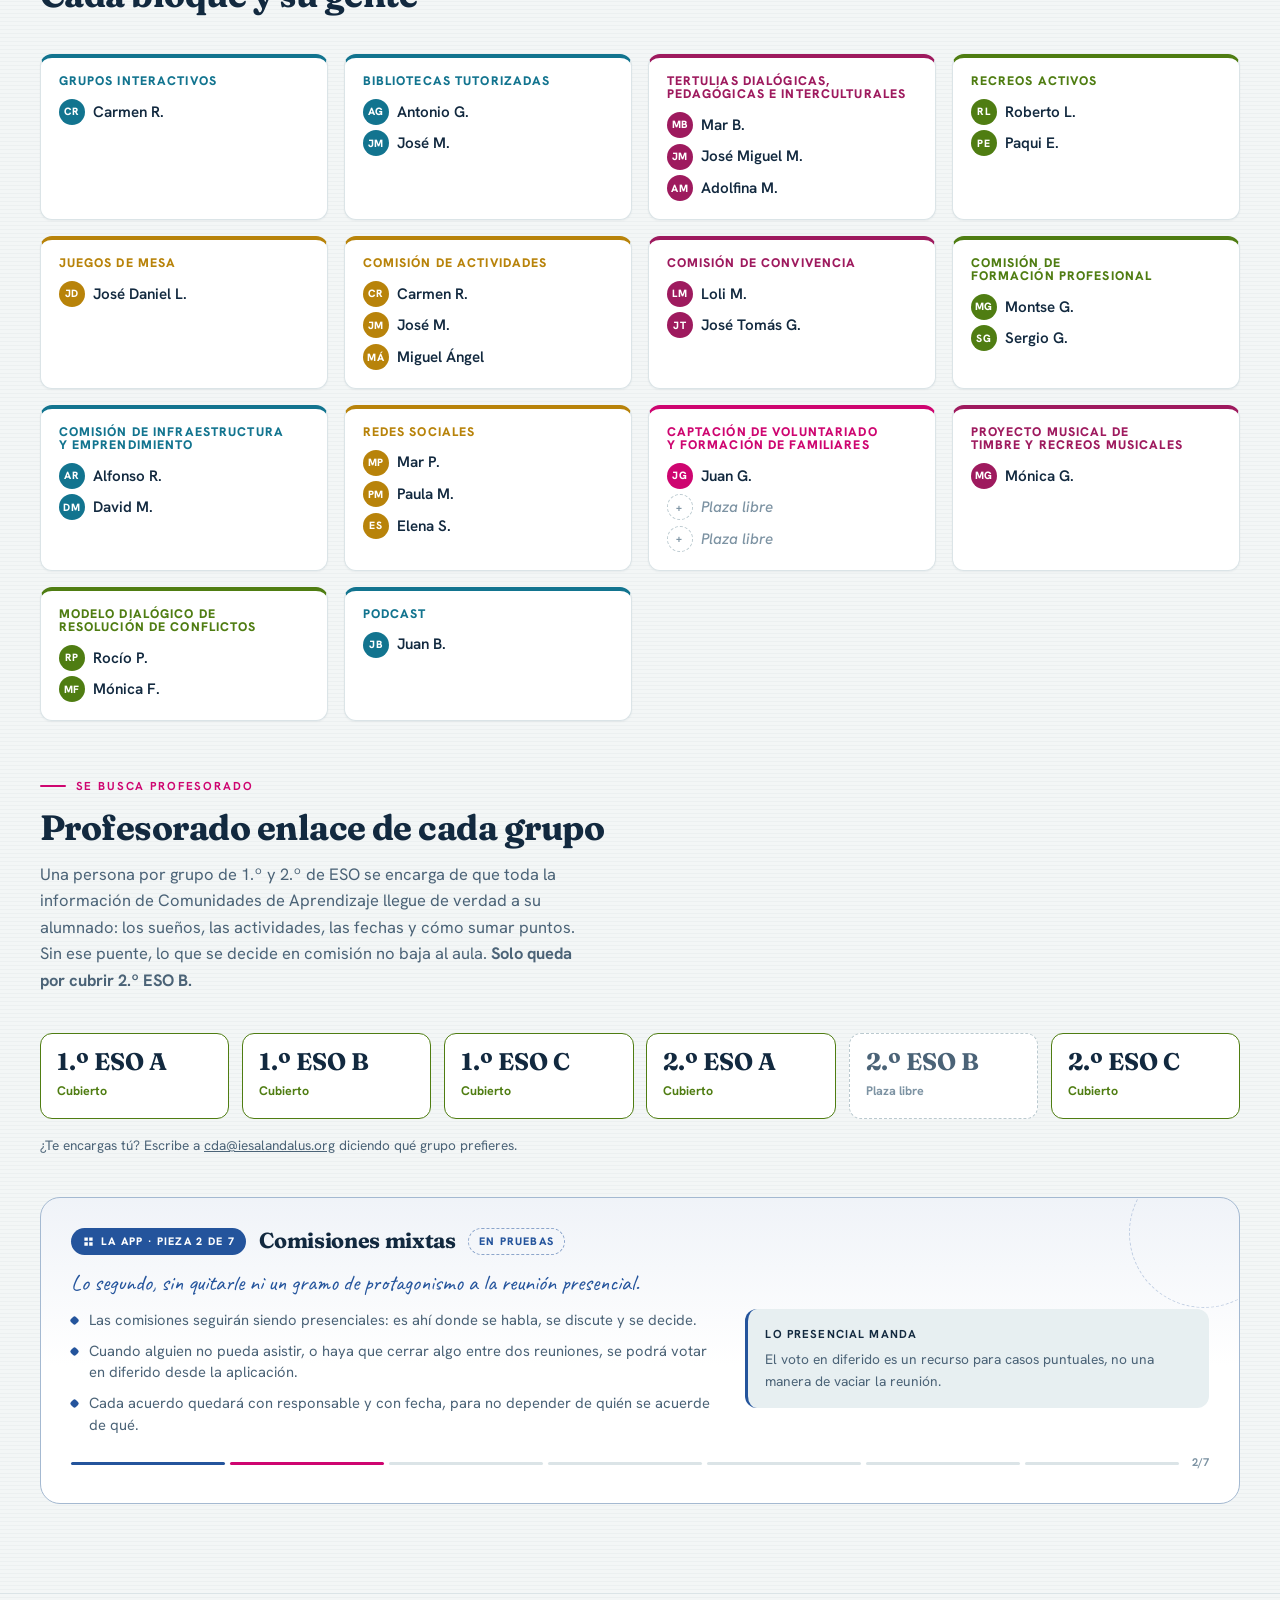
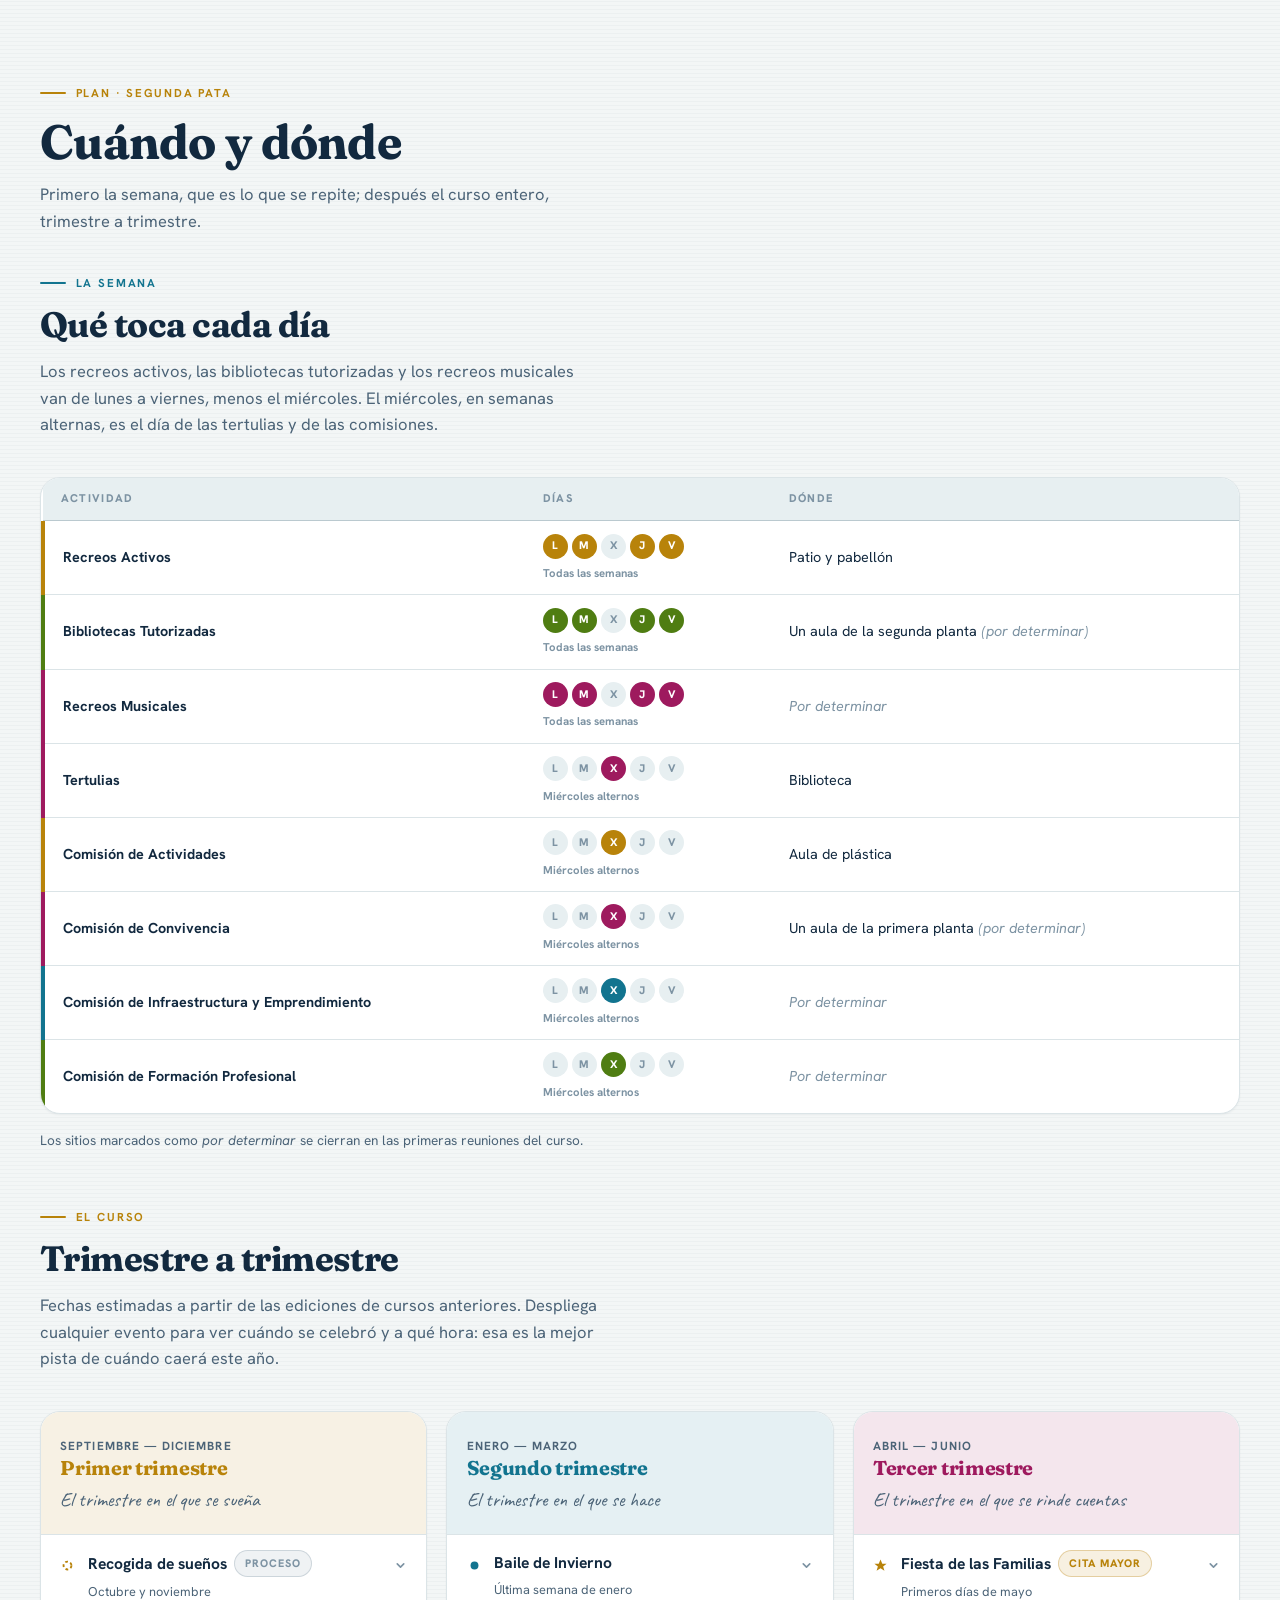
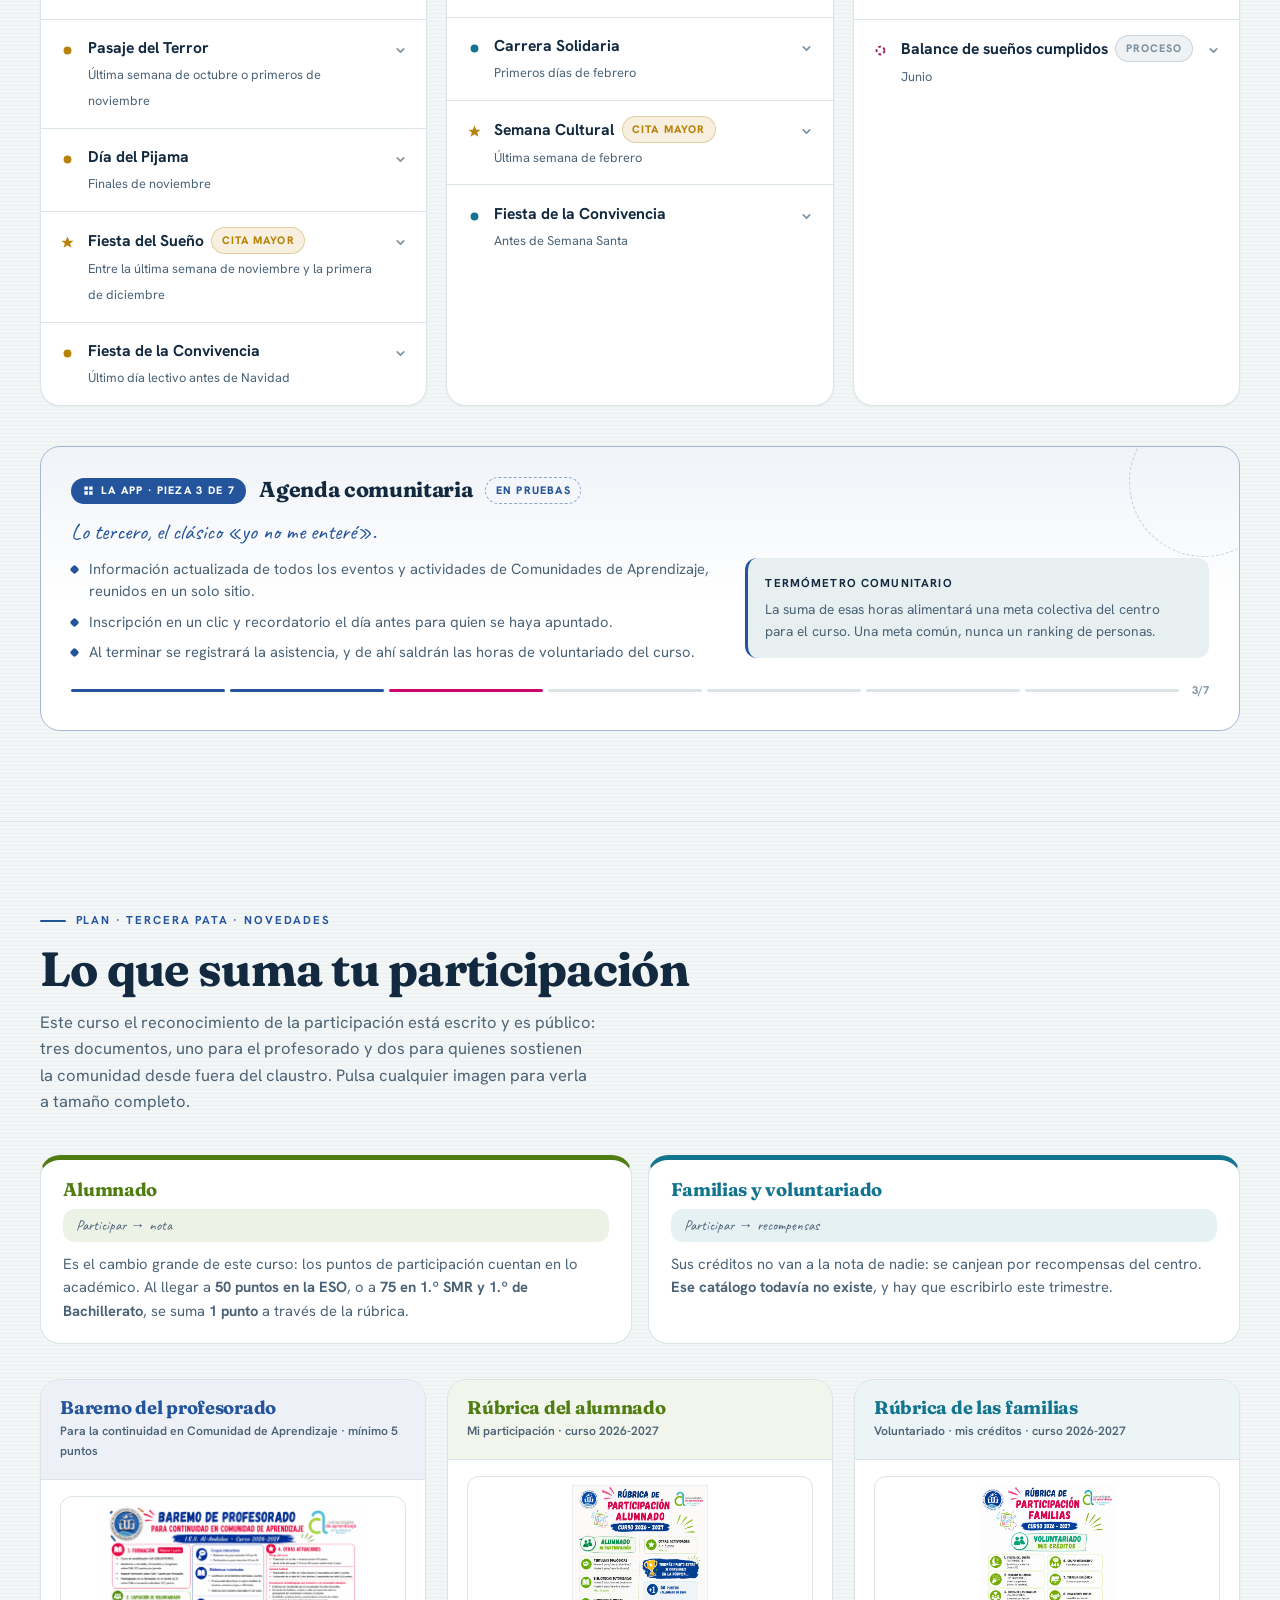
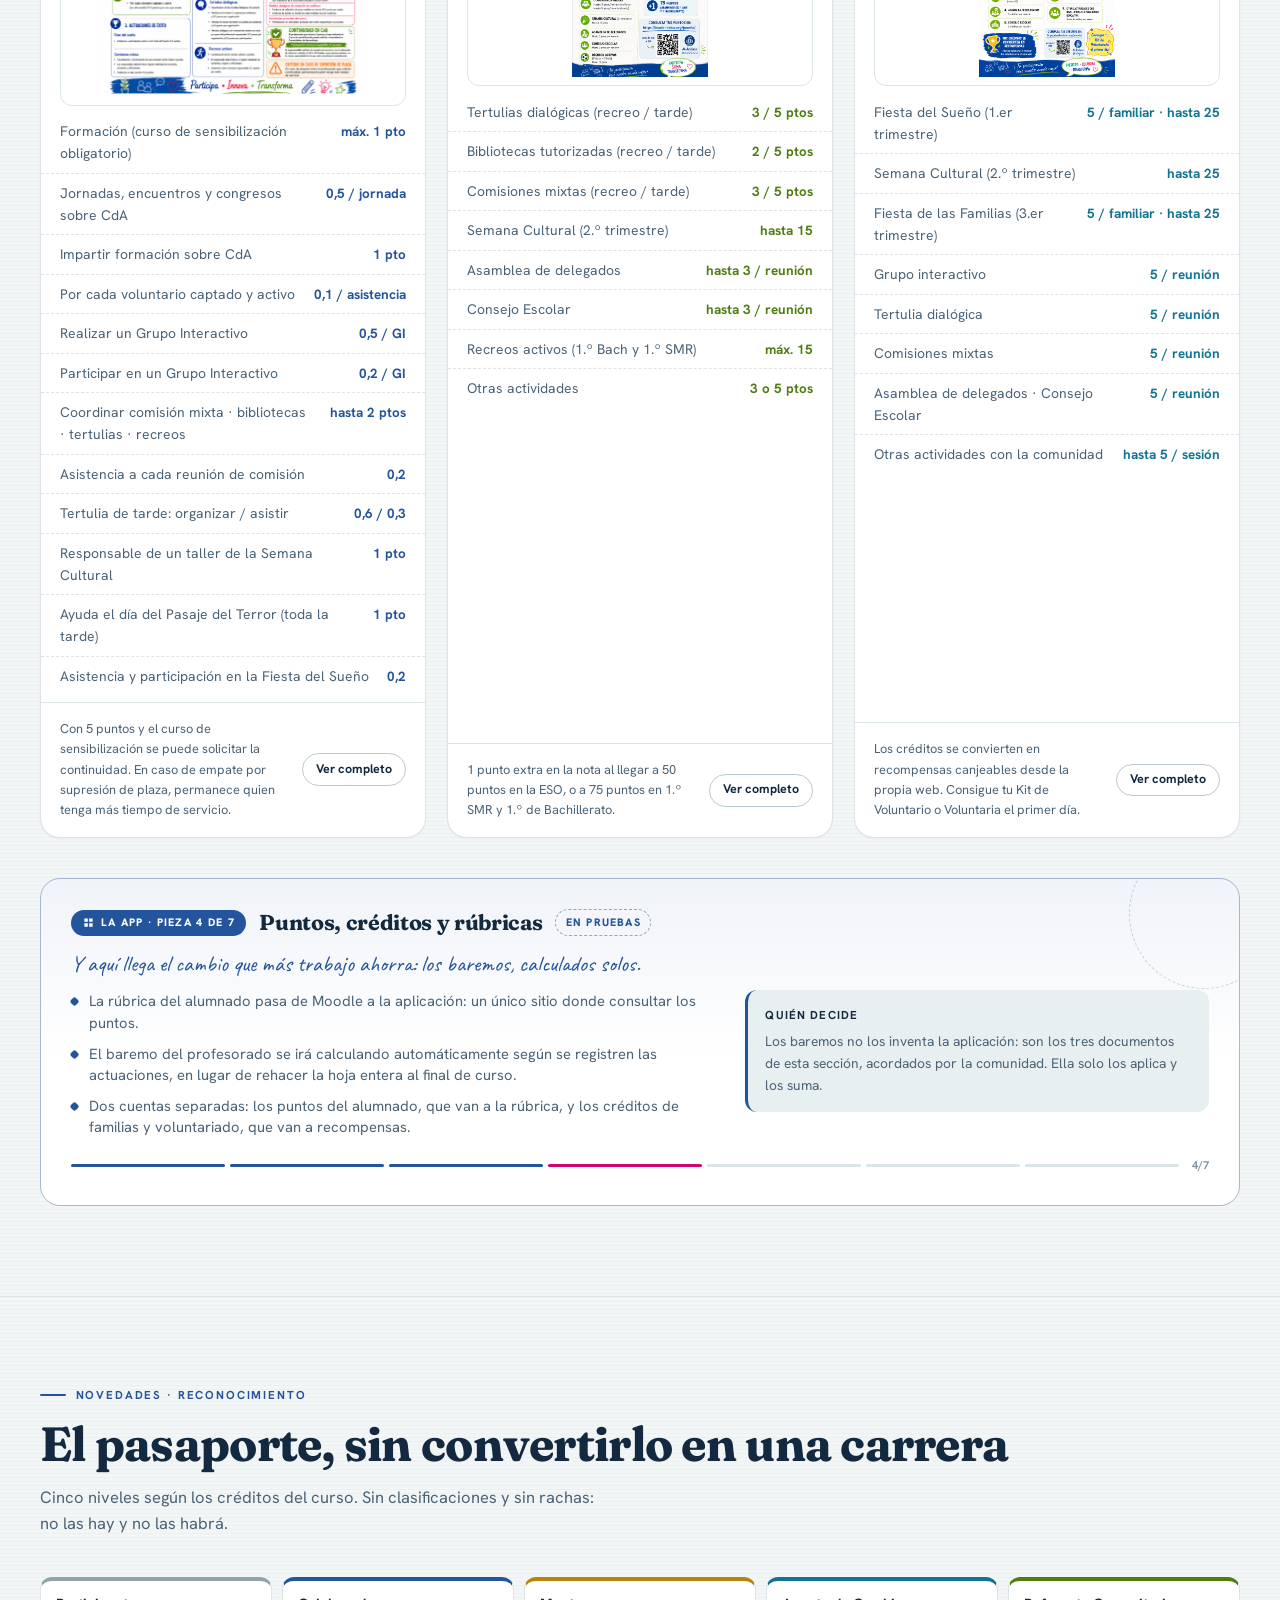
==== commit 4a18c6a5: "sueños de F.P.: sillas ergonómicas, más almacenamiento en los ordenadores y excursiones relacionadas" ====
--- a/index.html
+++ b/index.html
@@ -1758,14 +1758,14 @@
       resumen:"La comisión con menos sueños recogidos: tres en el cartel. Ese dato es en sí mismo el primer objetivo del curso, llegar mejor al alumnado de F.P. en la próxima fase del sueño.",
       suenos:[
         {t:"Dejar al alumnado de GBFP salir en los recreos si tiene más de 16 años.",e:"pendiente"},
-        {t:"Sillas ergonómicas.",e:"pendiente"},
+        {t:"Sillas ergonómicas.",e:"cumplido",n:"Cumplido: se contó en la reunión inicial del curso."},
         {t:"Alfombrillas para los ratones.",e:"pendiente"},
-        {t:"Más almacenamiento en los ordenadores.",e:"pendiente"},
+        {t:"Más almacenamiento en los ordenadores.",e:"cumplido",n:"Cumplido: se contó en la reunión inicial del curso."},
         {t:"Más licencias para trabajar con máquinas virtuales.",e:"pendiente"},
         {t:"Calefacción en las aulas de F.P.",e:"pendiente"},
         {t:"Papel y jabón en los baños de F.P.",e:"pendiente"},
         {t:"Que el alumnado de FPB pueda comprar en la cantina.",e:"pendiente"},
-        {t:"Hacer excursiones relacionadas con la Informática.",e:"pendiente"}
+        {t:"Hacer excursiones relacionadas con la Informática.",e:"cumplido",n:"Cumplido: se contó en la reunión inicial del curso."}
       ]}
   ],
 
